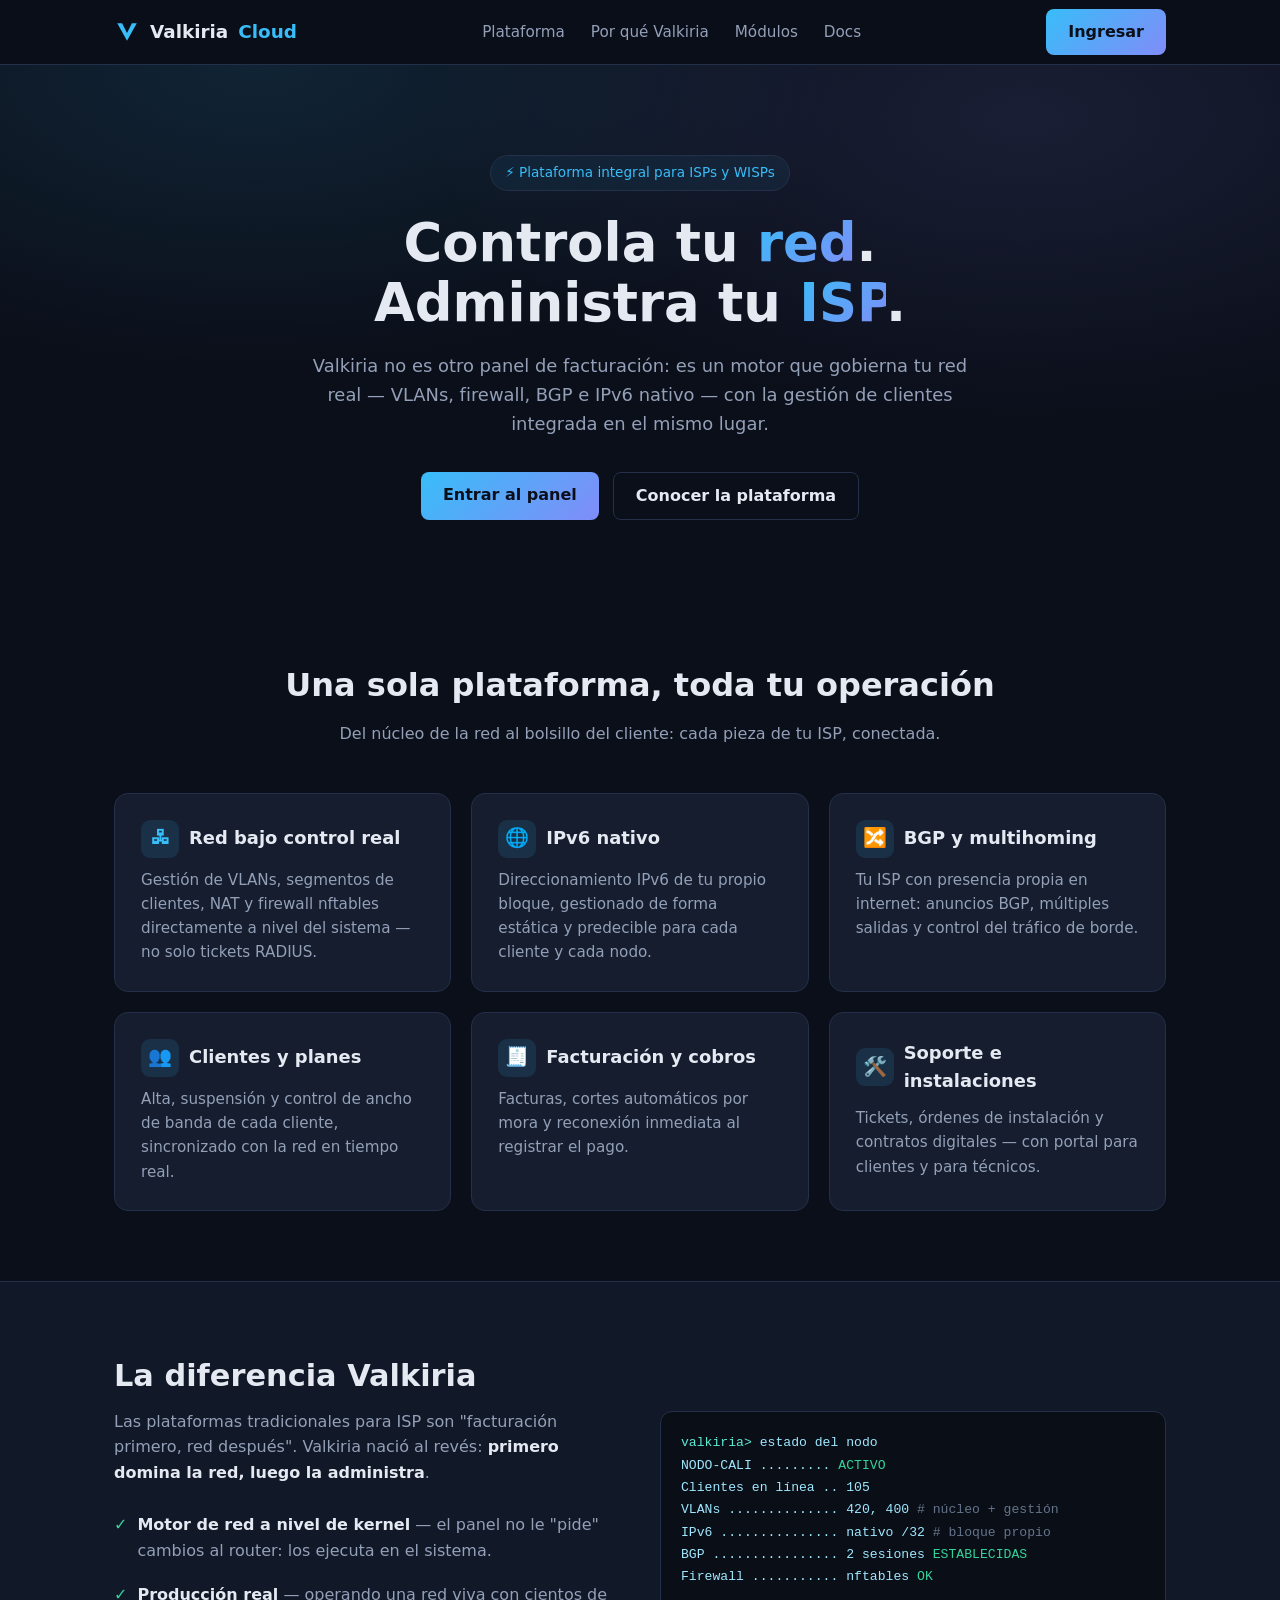
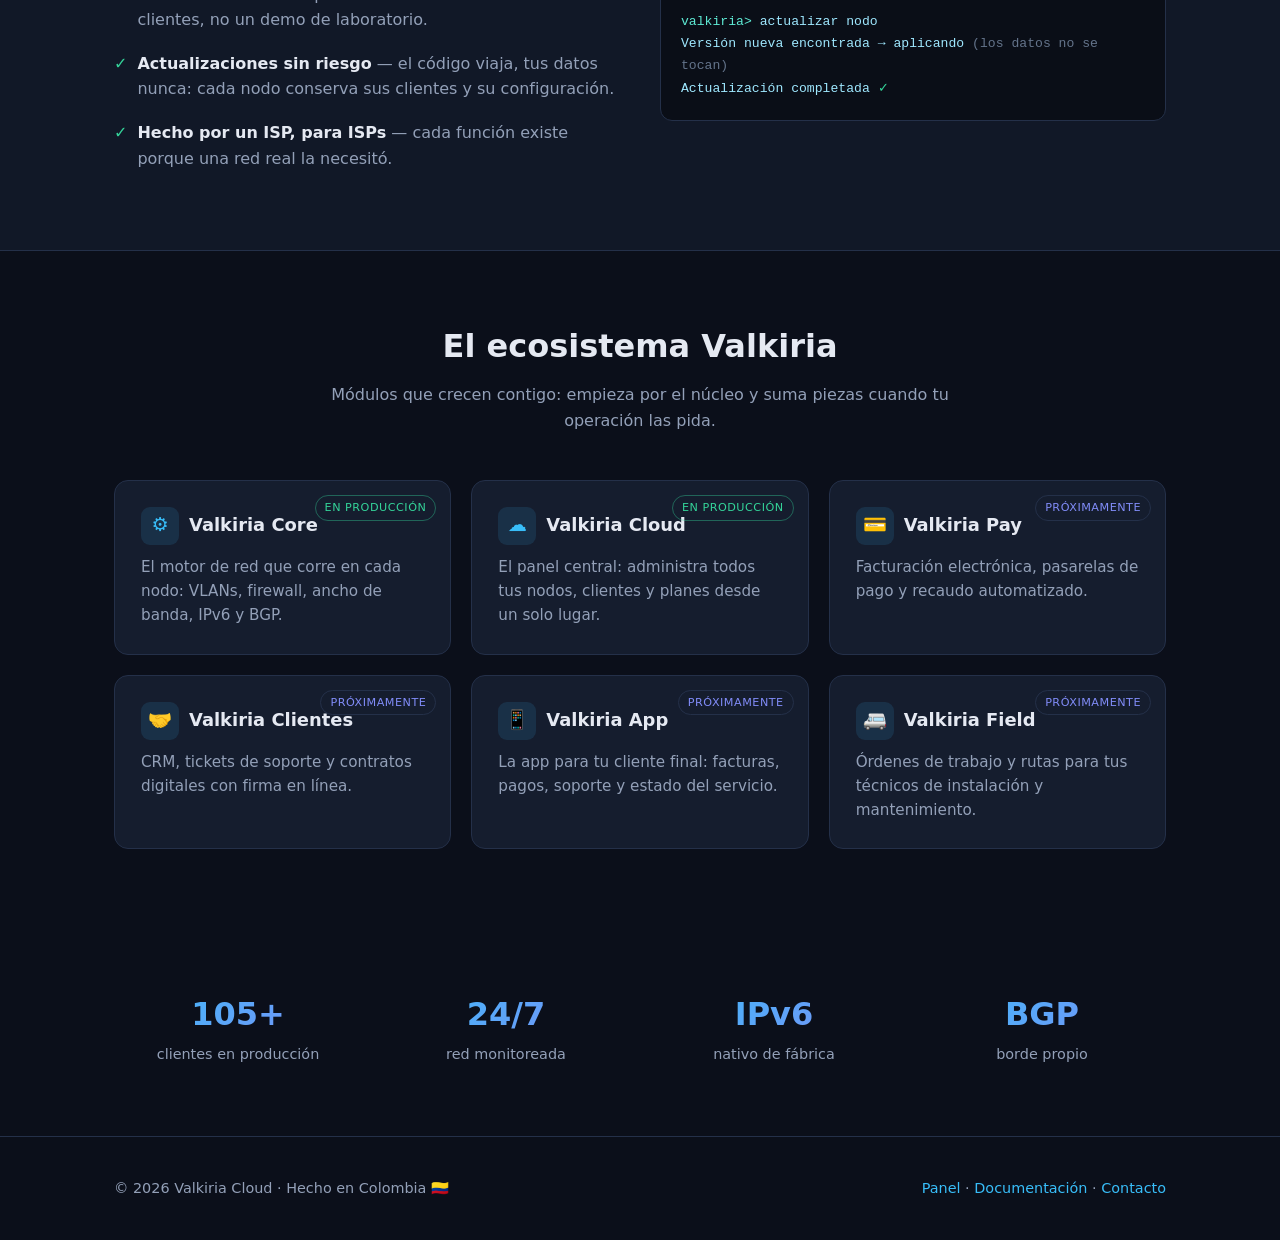
==== index.html @ cae19e04 "chore: importa landing actual de ValkiriaCloud" ====
<!DOCTYPE html>
<html lang="es">
<head>
<meta charset="UTF-8">
<meta name="viewport" content="width=device-width, initial-scale=1.0">
<title>Valkiria Cloud — Controla tu red. Administra tu ISP.</title>
<meta name="description" content="Valkiria Cloud: la plataforma para ISPs que controla la red de verdad — VLANs, firewall, BGP e IPv6 nativo — y administra clientes, facturación y soporte en un solo lugar.">
<style>
  :root{
    --bg:#0b0f1a;
    --bg2:#111827;
    --card:#151d2e;
    --border:#243049;
    --text:#e5e9f2;
    --muted:#93a0b8;
    --accent:#38bdf8;
    --accent2:#818cf8;
    --ok:#34d399;
  }
  *{margin:0;padding:0;box-sizing:border-box}
  html{scroll-behavior:smooth}
  body{
    background:var(--bg);
    color:var(--text);
    font-family:"Segoe UI",system-ui,-apple-system,Roboto,Arial,sans-serif;
    line-height:1.6;
  }
  a{color:var(--accent);text-decoration:none}
  .wrap{max-width:1100px;margin:0 auto;padding:0 24px}

  /* NAV */
  nav{
    position:sticky;top:0;z-index:10;
    background:rgba(11,15,26,.85);backdrop-filter:blur(8px);
    border-bottom:1px solid var(--border);
  }
  .nav-in{display:flex;align-items:center;justify-content:space-between;height:64px}
  .logo{display:flex;align-items:center;gap:10px;font-weight:700;font-size:1.15rem;color:var(--text)}
  .logo svg{flex:none}
  .nav-links{display:flex;gap:26px;font-size:.95rem}
  .nav-links a{color:var(--muted)}
  .nav-links a:hover{color:var(--text)}
  .btn{
    display:inline-block;padding:10px 22px;border-radius:8px;font-weight:600;
    background:linear-gradient(135deg,var(--accent),var(--accent2));color:#0b0f1a;
  }
  .btn:hover{filter:brightness(1.1)}
  .btn.ghost{background:none;border:1px solid var(--border);color:var(--text)}

  /* HERO */
  header{
    padding:90px 0 70px;
    background:
      radial-gradient(600px 300px at 20% 0%,rgba(56,189,248,.12),transparent),
      radial-gradient(600px 300px at 80% 10%,rgba(129,140,248,.12),transparent);
    text-align:center;
  }
  .tag{
    display:inline-block;padding:6px 14px;border:1px solid var(--border);
    border-radius:999px;color:var(--accent);font-size:.85rem;margin-bottom:22px;
    background:rgba(56,189,248,.06);
  }
  h1{font-size:clamp(2rem,5vw,3.3rem);line-height:1.15;margin-bottom:18px}
  h1 .grad{background:linear-gradient(135deg,var(--accent),var(--accent2));-webkit-background-clip:text;background-clip:text;color:transparent}
  .sub{max-width:680px;margin:0 auto 34px;color:var(--muted);font-size:1.12rem}
  .cta{display:flex;gap:14px;justify-content:center;flex-wrap:wrap}

  /* SECTIONS */
  section{padding:70px 0}
  .sec-title{text-align:center;font-size:2rem;margin-bottom:10px}
  .sec-sub{text-align:center;color:var(--muted);max-width:640px;margin:0 auto 46px}

  .grid{display:grid;gap:20px}
  .g3{grid-template-columns:repeat(auto-fit,minmax(280px,1fr))}

  .card{
    background:var(--card);border:1px solid var(--border);border-radius:14px;
    padding:26px;
  }
  .card h3{margin-bottom:10px;font-size:1.12rem;display:flex;align-items:center;gap:10px}
  .card p{color:var(--muted);font-size:.95rem}
  .ico{
    width:38px;height:38px;border-radius:9px;flex:none;
    display:flex;align-items:center;justify-content:center;
    background:rgba(56,189,248,.12);color:var(--accent);font-size:1.2rem;
  }

  /* DIFERENCIADOR */
  .diff{
    background:var(--bg2);border-top:1px solid var(--border);border-bottom:1px solid var(--border);
  }
  .diff-in{display:grid;gap:40px;grid-template-columns:1fr 1fr;align-items:center}
  @media(max-width:800px){.diff-in{grid-template-columns:1fr}}
  .diff ul{list-style:none;margin-top:18px}
  .diff li{padding:9px 0;color:var(--muted);display:flex;gap:10px;align-items:flex-start}
  .diff li b{color:var(--text)}
  .check{color:var(--ok);font-weight:700}
  .term{
    background:#0a0e17;border:1px solid var(--border);border-radius:12px;
    font-family:Consolas,Menlo,monospace;font-size:.82rem;color:#9fe8ff;
    padding:20px;overflow:auto;line-height:1.7;
  }
  .term .p{color:#5eead4}
  .term .c{color:#64748b}

  /* MODULOS */
  .mod .card{position:relative}
  .soon{
    position:absolute;top:14px;right:14px;font-size:.7rem;letter-spacing:.5px;
    color:var(--accent2);border:1px solid var(--border);padding:3px 9px;border-radius:999px;
  }
  .live{color:var(--ok);border-color:rgba(52,211,153,.4)}

  /* STATS */
  .stats{display:grid;grid-template-columns:repeat(auto-fit,minmax(160px,1fr));gap:20px;text-align:center}
  .stat b{font-size:2rem;display:block;background:linear-gradient(135deg,var(--accent),var(--accent2));-webkit-background-clip:text;background-clip:text;color:transparent}
  .stat span{color:var(--muted);font-size:.9rem}

  /* FOOTER */
  footer{border-top:1px solid var(--border);padding:40px 0;color:var(--muted);font-size:.9rem}
  .foot{display:flex;justify-content:space-between;gap:20px;flex-wrap:wrap;align-items:center}
</style>
</head>
<body>

<nav>
  <div class="wrap nav-in">
    <div class="logo">
      <svg width="26" height="26" viewBox="0 0 24 24" fill="none">
        <path d="M3 4l9 16L21 4h-4.5L12 13 7.5 4H3z" fill="url(#g)"/>
        <defs><linearGradient id="g" x1="3" y1="4" x2="21" y2="20"><stop stop-color="#38bdf8"/><stop offset="1" stop-color="#818cf8"/></linearGradient></defs>
      </svg>
      Valkiria<span style="color:var(--accent)">Cloud</span>
    </div>
    <div class="nav-links">
      <a href="#plataforma">Plataforma</a>
      <a href="#diferencia">Por qué Valkiria</a>
      <a href="#modulos">Módulos</a>
      <a href="https://docs.valkiriacloud.com">Docs</a>
    </div>
    <a class="btn" href="https://app.valkiriacloud.com">Ingresar</a>
  </div>
</nav>

<header>
  <div class="wrap">
    <span class="tag">⚡ Plataforma integral para ISPs y WISPs</span>
    <h1>Controla tu <span class="grad">red</span>.<br>Administra tu <span class="grad">ISP</span>.</h1>
    <p class="sub">
      Valkiria no es otro panel de facturación: es un motor que gobierna tu red real —
      VLANs, firewall, BGP e IPv6 nativo — con la gestión de clientes integrada en el mismo lugar.
    </p>
    <div class="cta">
      <a class="btn" href="https://app.valkiriacloud.com">Entrar al panel</a>
      <a class="btn ghost" href="#plataforma">Conocer la plataforma</a>
    </div>
  </div>
</header>

<section id="plataforma">
  <div class="wrap">
    <h2 class="sec-title">Una sola plataforma, toda tu operación</h2>
    <p class="sec-sub">Del núcleo de la red al bolsillo del cliente: cada pieza de tu ISP, conectada.</p>
    <div class="grid g3">
      <div class="card">
        <h3><span class="ico">🖧</span>Red bajo control real</h3>
        <p>Gestión de VLANs, segmentos de clientes, NAT y firewall nftables directamente a nivel del sistema — no solo tickets RADIUS.</p>
      </div>
      <div class="card">
        <h3><span class="ico">🌐</span>IPv6 nativo</h3>
        <p>Direccionamiento IPv6 de tu propio bloque, gestionado de forma estática y predecible para cada cliente y cada nodo.</p>
      </div>
      <div class="card">
        <h3><span class="ico">🔀</span>BGP y multihoming</h3>
        <p>Tu ISP con presencia propia en internet: anuncios BGP, múltiples salidas y control del tráfico de borde.</p>
      </div>
      <div class="card">
        <h3><span class="ico">👥</span>Clientes y planes</h3>
        <p>Alta, suspensión y control de ancho de banda de cada cliente, sincronizado con la red en tiempo real.</p>
      </div>
      <div class="card">
        <h3><span class="ico">🧾</span>Facturación y cobros</h3>
        <p>Facturas, cortes automáticos por mora y reconexión inmediata al registrar el pago.</p>
      </div>
      <div class="card">
        <h3><span class="ico">🛠️</span>Soporte e instalaciones</h3>
        <p>Tickets, órdenes de instalación y contratos digitales — con portal para clientes y para técnicos.</p>
      </div>
    </div>
  </div>
</section>

<section class="diff" id="diferencia">
  <div class="wrap diff-in">
    <div>
      <h2 style="font-size:1.9rem;margin-bottom:8px">La diferencia Valkiria</h2>
      <p style="color:var(--muted)">Las plataformas tradicionales para ISP son "facturación primero, red después". Valkiria nació al revés: <b style="color:var(--text)">primero domina la red, luego la administra</b>.</p>
      <ul>
        <li><span class="check">✓</span><span><b>Motor de red a nivel de kernel</b> — el panel no le "pide" cambios al router: los ejecuta en el sistema.</span></li>
        <li><span class="check">✓</span><span><b>Producción real</b> — operando una red viva con cientos de clientes, no un demo de laboratorio.</span></li>
        <li><span class="check">✓</span><span><b>Actualizaciones sin riesgo</b> — el código viaja, tus datos nunca: cada nodo conserva sus clientes y su configuración.</span></li>
        <li><span class="check">✓</span><span><b>Hecho por un ISP, para ISPs</b> — cada función existe porque una red real la necesitó.</span></li>
      </ul>
    </div>
    <div class="term">
      <div><span class="p">valkiria&gt;</span> estado del nodo</div>
      <div>NODO-CALI ......... <span style="color:#34d399">ACTIVO</span></div>
      <div>Clientes en línea .. 105</div>
      <div>VLANs .............. 420, 400 <span class="c"># núcleo + gestión</span></div>
      <div>IPv6 ............... nativo /32 <span class="c"># bloque propio</span></div>
      <div>BGP ................ 2 sesiones <span style="color:#34d399">ESTABLECIDAS</span></div>
      <div>Firewall ........... nftables <span style="color:#34d399">OK</span></div>
      <div>&nbsp;</div>
      <div><span class="p">valkiria&gt;</span> actualizar nodo</div>
      <div>Versión nueva encontrada → aplicando<span class="c"> (los datos no se tocan)</span></div>
      <div>Actualización completada <span style="color:#34d399">✓</span></div>
    </div>
  </div>
</section>

<section class="mod" id="modulos">
  <div class="wrap">
    <h2 class="sec-title">El ecosistema Valkiria</h2>
    <p class="sec-sub">Módulos que crecen contigo: empieza por el núcleo y suma piezas cuando tu operación las pida.</p>
    <div class="grid g3">
      <div class="card">
        <span class="soon live">EN PRODUCCIÓN</span>
        <h3><span class="ico">⚙️</span>Valkiria Core</h3>
        <p>El motor de red que corre en cada nodo: VLANs, firewall, ancho de banda, IPv6 y BGP.</p>
      </div>
      <div class="card">
        <span class="soon live">EN PRODUCCIÓN</span>
        <h3><span class="ico">☁️</span>Valkiria Cloud</h3>
        <p>El panel central: administra todos tus nodos, clientes y planes desde un solo lugar.</p>
      </div>
      <div class="card">
        <span class="soon">PRÓXIMAMENTE</span>
        <h3><span class="ico">💳</span>Valkiria Pay</h3>
        <p>Facturación electrónica, pasarelas de pago y recaudo automatizado.</p>
      </div>
      <div class="card">
        <span class="soon">PRÓXIMAMENTE</span>
        <h3><span class="ico">🤝</span>Valkiria Clientes</h3>
        <p>CRM, tickets de soporte y contratos digitales con firma en línea.</p>
      </div>
      <div class="card">
        <span class="soon">PRÓXIMAMENTE</span>
        <h3><span class="ico">📱</span>Valkiria App</h3>
        <p>La app para tu cliente final: facturas, pagos, soporte y estado del servicio.</p>
      </div>
      <div class="card">
        <span class="soon">PRÓXIMAMENTE</span>
        <h3><span class="ico">🚐</span>Valkiria Field</h3>
        <p>Órdenes de trabajo y rutas para tus técnicos de instalación y mantenimiento.</p>
      </div>
    </div>
  </div>
</section>

<section>
  <div class="wrap">
    <div class="stats">
      <div class="stat"><b>105+</b><span>clientes en producción</span></div>
      <div class="stat"><b>24/7</b><span>red monitoreada</span></div>
      <div class="stat"><b>IPv6</b><span>nativo de fábrica</span></div>
      <div class="stat"><b>BGP</b><span>borde propio</span></div>
    </div>
  </div>
</section>

<footer>
  <div class="wrap foot">
    <div>© 2026 Valkiria Cloud · Hecho en Colombia 🇨🇴</div>
    <div>
      <a href="https://app.valkiriacloud.com">Panel</a> ·
      <a href="https://docs.valkiriacloud.com">Documentación</a> ·
      <a href="mailto:info@ultranetcolombia.com">Contacto</a>
    </div>
  </div>
</footer>

</body>
</html>
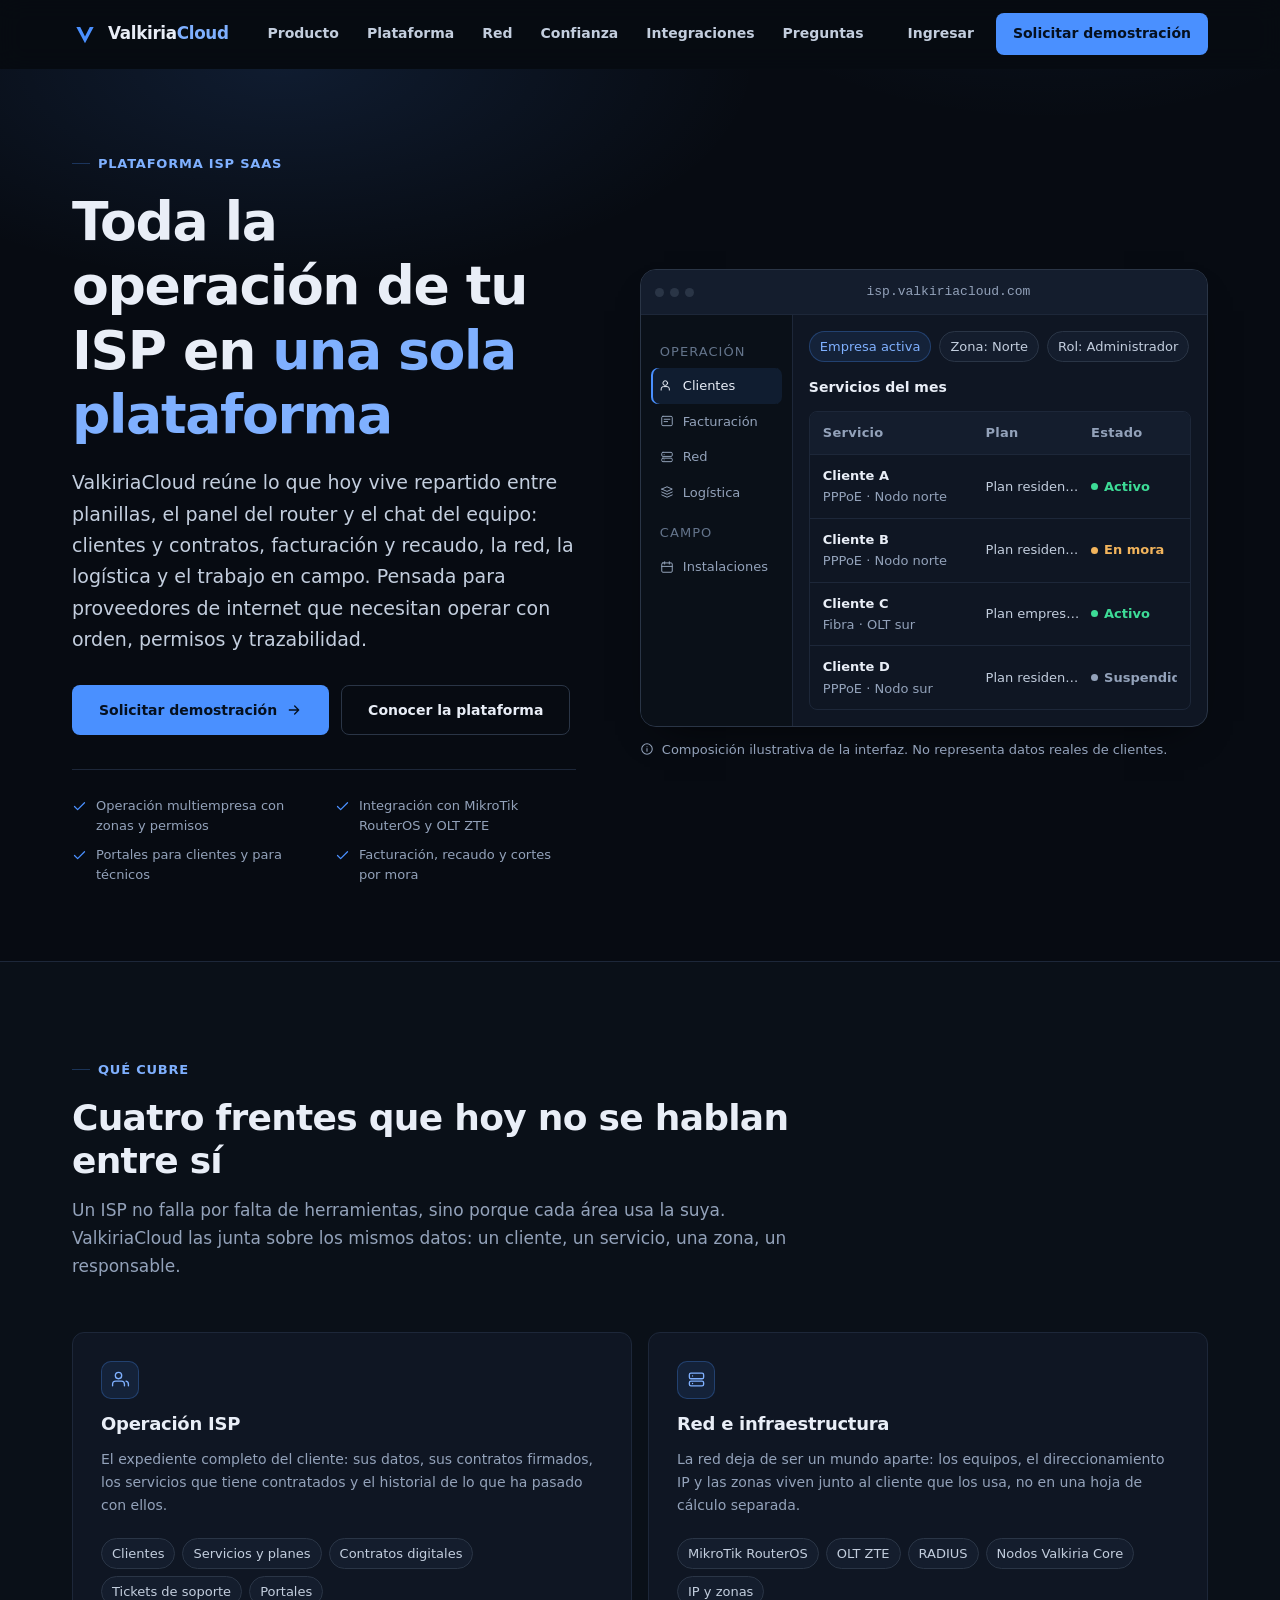
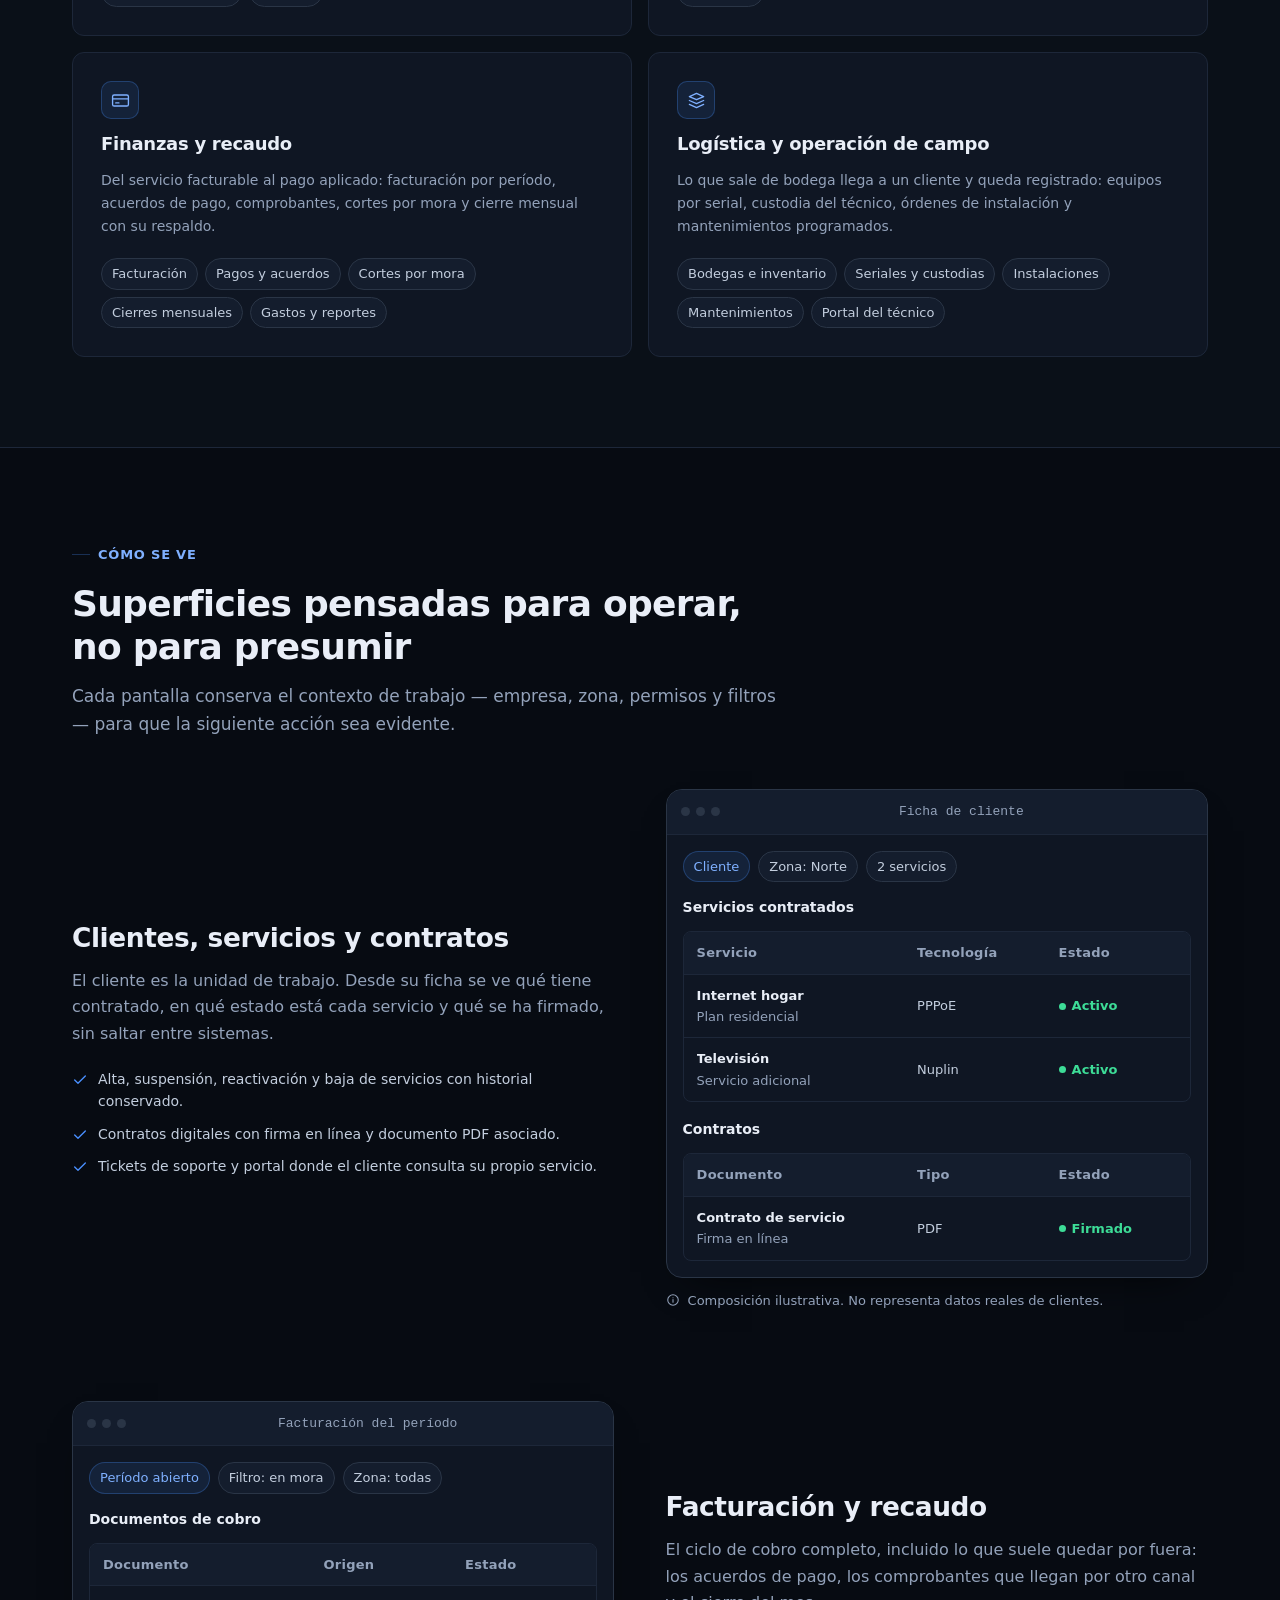
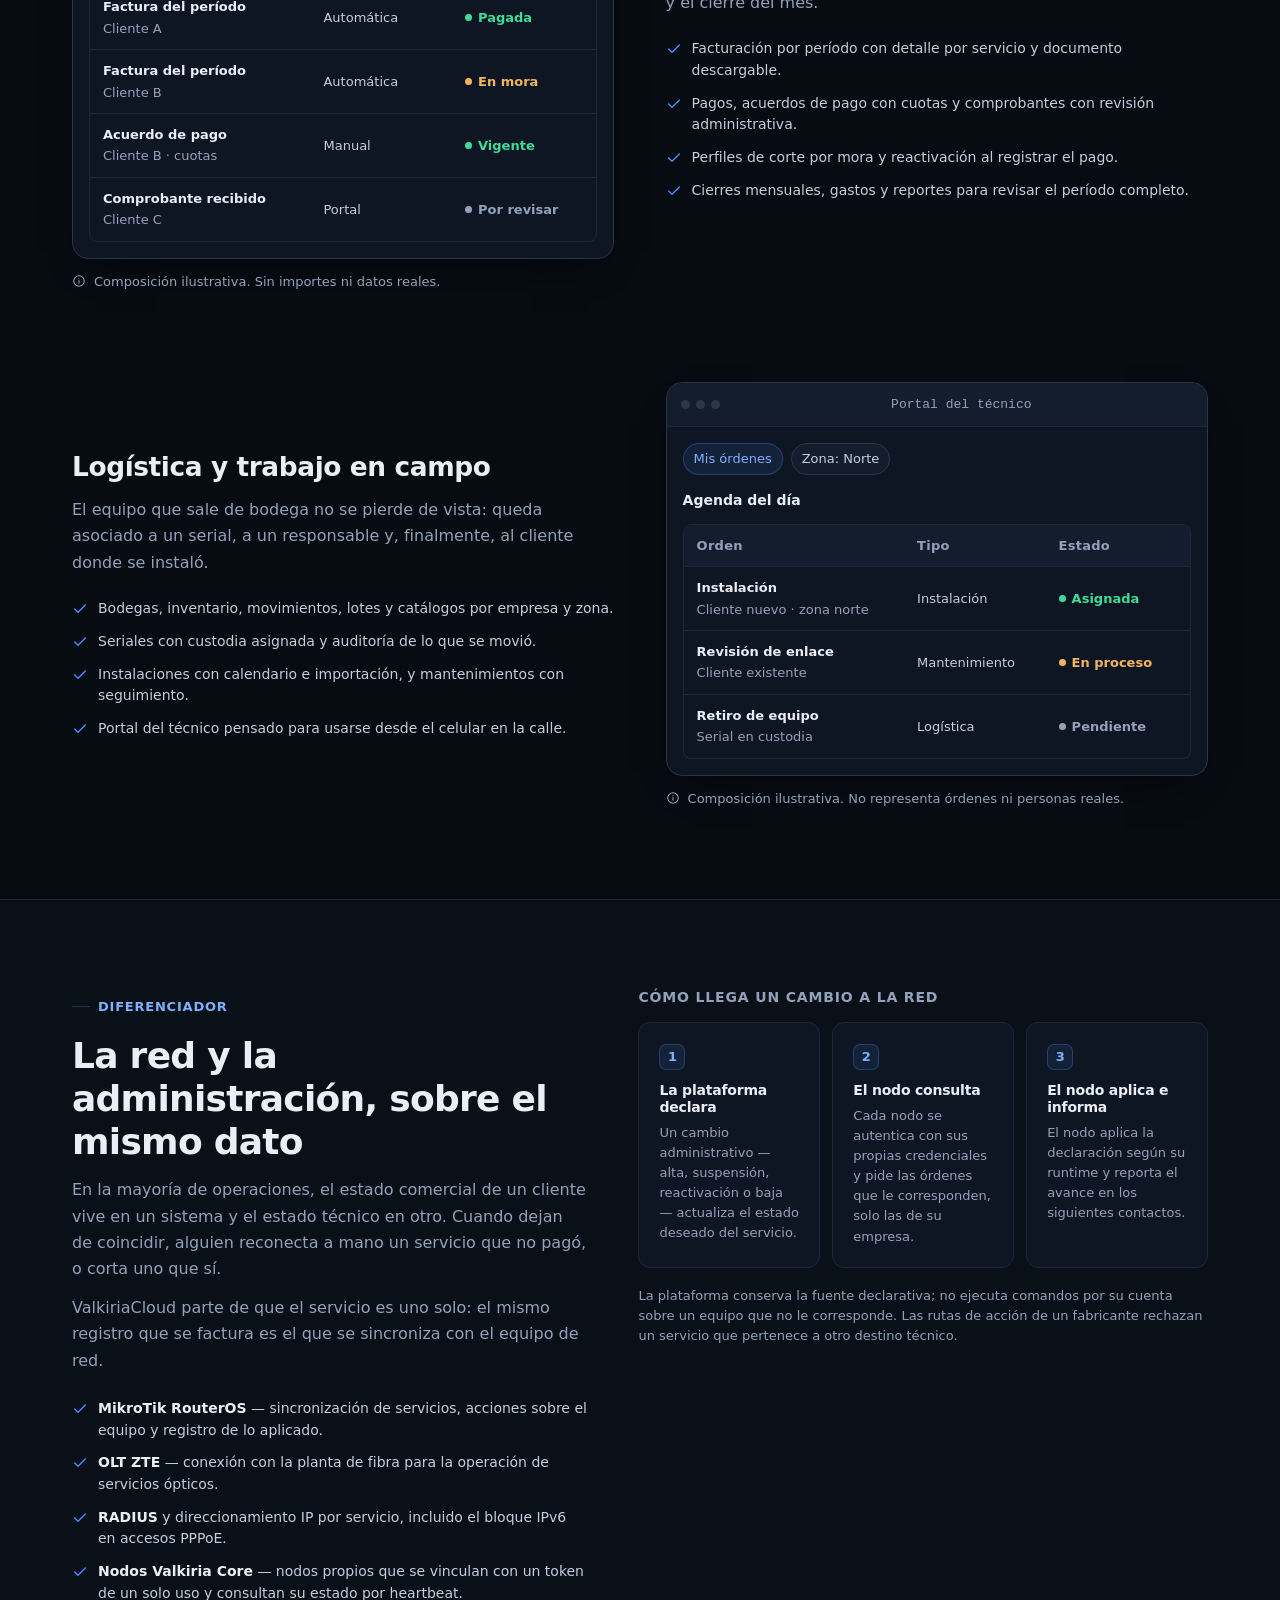
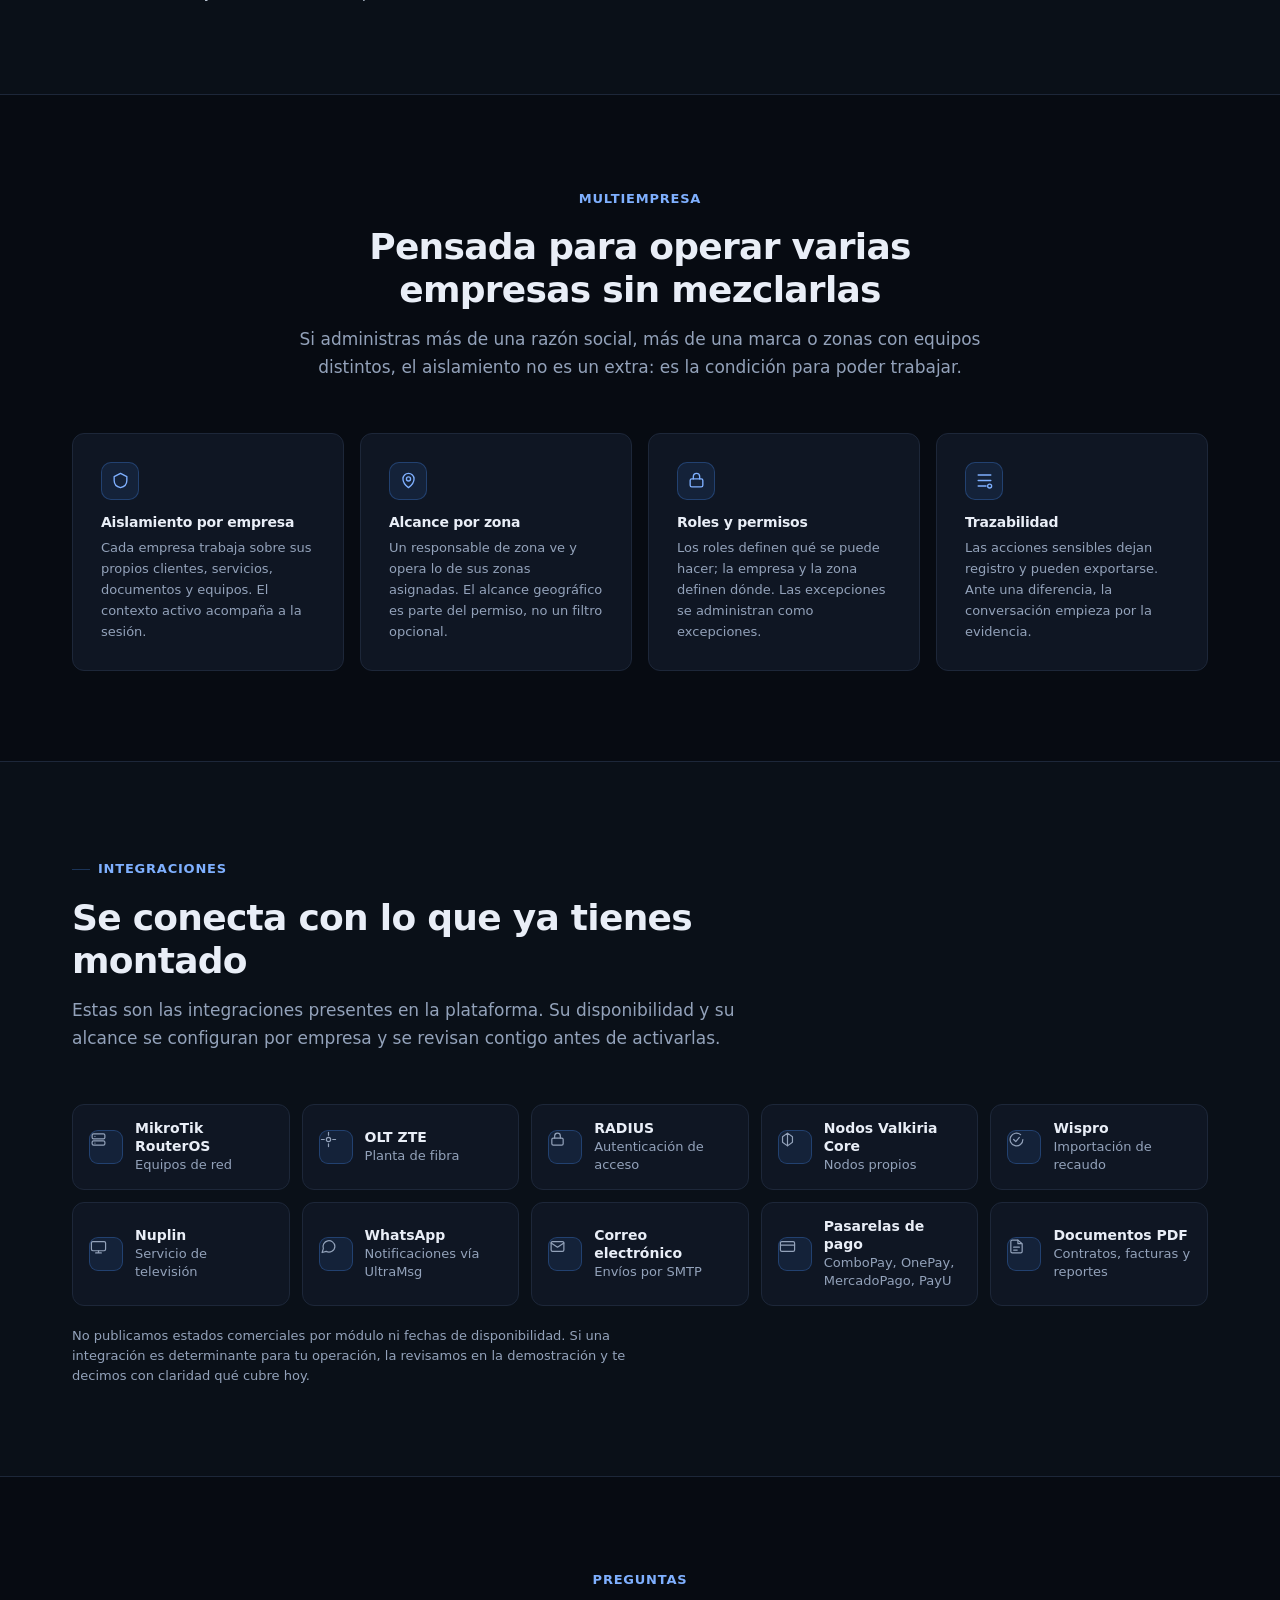
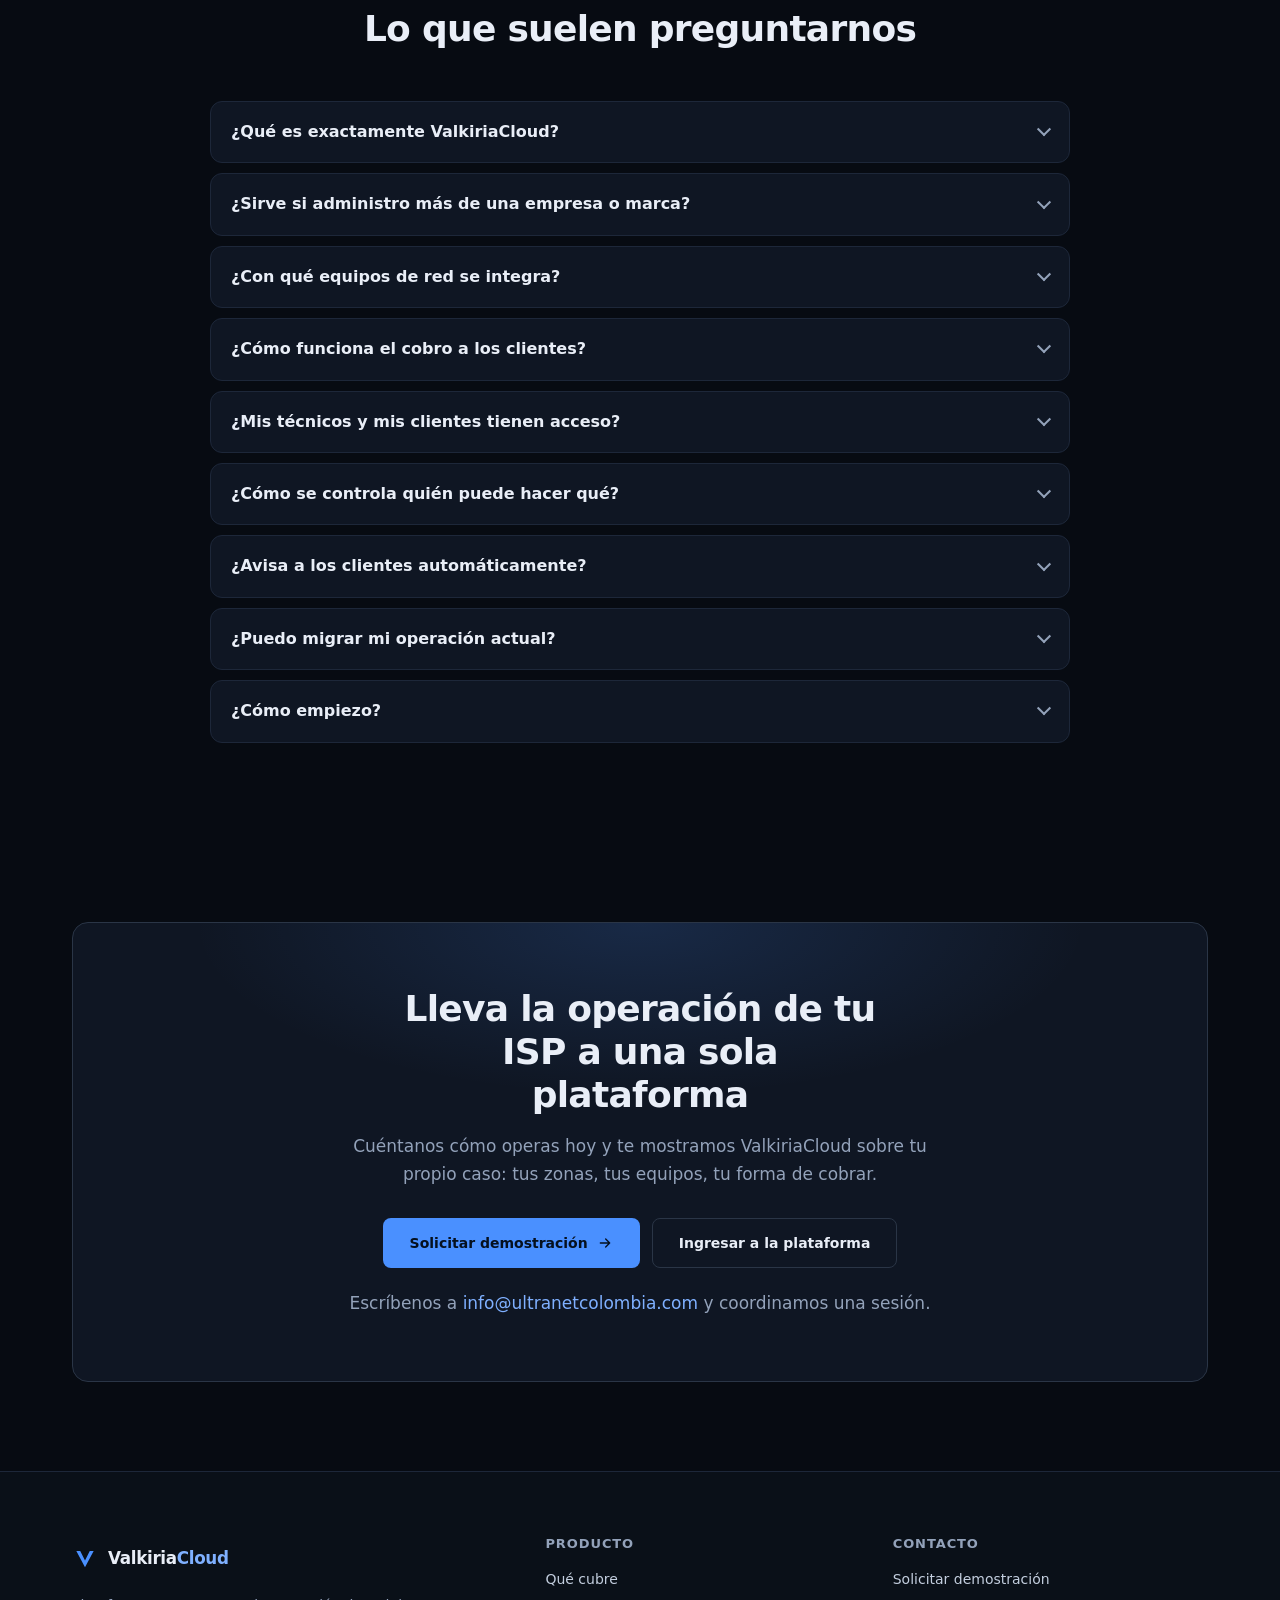
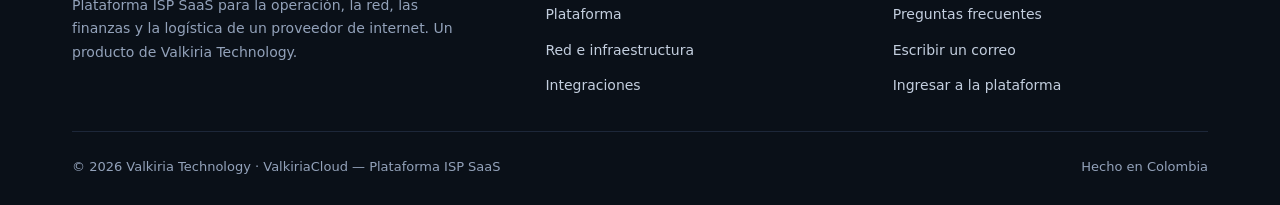
==== commit 4bb44d05: "feat(web): rediseña Home V1 de ValkiriaCloud Co-Authored-By: Claude Opus 5 <noreply@anthropic.com>" ====
--- a/index.html
+++ b/index.html
@@ -2,282 +2,765 @@
 <html lang="es">
 <head>
 <meta charset="UTF-8">
-<meta name="viewport" content="width=device-width, initial-scale=1.0">
-<title>Valkiria Cloud — Controla tu red. Administra tu ISP.</title>
-<meta name="description" content="Valkiria Cloud: la plataforma para ISPs que controla la red de verdad — VLANs, firewall, BGP e IPv6 nativo — y administra clientes, facturación y soporte en un solo lugar.">
-<style>
-  :root{
-    --bg:#0b0f1a;
-    --bg2:#111827;
-    --card:#151d2e;
-    --border:#243049;
-    --text:#e5e9f2;
-    --muted:#93a0b8;
-    --accent:#38bdf8;
-    --accent2:#818cf8;
-    --ok:#34d399;
+<meta name="viewport" content="width=device-width, initial-scale=1">
+<title>ValkiriaCloud — Plataforma ISP SaaS para operar tu proveedor de internet</title>
+<meta name="description" content="ValkiriaCloud es una plataforma ISP SaaS multiempresa: clientes, contratos, facturación y recaudo, red MikroTik y OLT, logística, instalaciones y portales para clientes y técnicos en un solo lugar.">
+<meta name="robots" content="index, follow">
+<meta name="theme-color" content="#070b12">
+<link rel="canonical" href="https://valkiriacloud.com/">
+
+<meta property="og:type" content="website">
+<meta property="og:site_name" content="ValkiriaCloud">
+<meta property="og:locale" content="es_CO">
+<meta property="og:url" content="https://valkiriacloud.com/">
+<meta property="og:title" content="ValkiriaCloud — Plataforma ISP SaaS">
+<meta property="og:description" content="Clientes, contratos, facturación y recaudo, red MikroTik y OLT, logística e instalaciones, con portales para clientes y técnicos. Operación multiempresa con permisos y trazabilidad.">
+
+<meta name="twitter:card" content="summary">
+<meta name="twitter:title" content="ValkiriaCloud — Plataforma ISP SaaS">
+<meta name="twitter:description" content="Una sola plataforma para la operación, la red, las finanzas y la logística de un proveedor de internet.">
+
+<link rel="icon" href="assets/img/favicon.svg" type="image/svg+xml">
+<link rel="stylesheet" href="assets/css/site.css">
+
+<script type="application/ld+json">
+{
+  "@context": "https://schema.org",
+  "@type": "SoftwareApplication",
+  "name": "ValkiriaCloud",
+  "applicationCategory": "BusinessApplication",
+  "operatingSystem": "Web",
+  "url": "https://valkiriacloud.com/",
+  "inLanguage": "es",
+  "description": "Plataforma ISP SaaS multiempresa para gestionar clientes, contratos, servicios, facturación y recaudo, red MikroTik y OLT, logística, instalaciones y portales para clientes y técnicos.",
+  "publisher": {
+    "@type": "Organization",
+    "name": "Valkiria Technology"
   }
-  *{margin:0;padding:0;box-sizing:border-box}
-  html{scroll-behavior:smooth}
-  body{
-    background:var(--bg);
-    color:var(--text);
-    font-family:"Segoe UI",system-ui,-apple-system,Roboto,Arial,sans-serif;
-    line-height:1.6;
-  }
-  a{color:var(--accent);text-decoration:none}
-  .wrap{max-width:1100px;margin:0 auto;padding:0 24px}
-
-  /* NAV */
-  nav{
-    position:sticky;top:0;z-index:10;
-    background:rgba(11,15,26,.85);backdrop-filter:blur(8px);
-    border-bottom:1px solid var(--border);
-  }
-  .nav-in{display:flex;align-items:center;justify-content:space-between;height:64px}
-  .logo{display:flex;align-items:center;gap:10px;font-weight:700;font-size:1.15rem;color:var(--text)}
-  .logo svg{flex:none}
-  .nav-links{display:flex;gap:26px;font-size:.95rem}
-  .nav-links a{color:var(--muted)}
-  .nav-links a:hover{color:var(--text)}
-  .btn{
-    display:inline-block;padding:10px 22px;border-radius:8px;font-weight:600;
-    background:linear-gradient(135deg,var(--accent),var(--accent2));color:#0b0f1a;
-  }
-  .btn:hover{filter:brightness(1.1)}
-  .btn.ghost{background:none;border:1px solid var(--border);color:var(--text)}
-
-  /* HERO */
-  header{
-    padding:90px 0 70px;
-    background:
-      radial-gradient(600px 300px at 20% 0%,rgba(56,189,248,.12),transparent),
-      radial-gradient(600px 300px at 80% 10%,rgba(129,140,248,.12),transparent);
-    text-align:center;
-  }
-  .tag{
-    display:inline-block;padding:6px 14px;border:1px solid var(--border);
-    border-radius:999px;color:var(--accent);font-size:.85rem;margin-bottom:22px;
-    background:rgba(56,189,248,.06);
-  }
-  h1{font-size:clamp(2rem,5vw,3.3rem);line-height:1.15;margin-bottom:18px}
-  h1 .grad{background:linear-gradient(135deg,var(--accent),var(--accent2));-webkit-background-clip:text;background-clip:text;color:transparent}
-  .sub{max-width:680px;margin:0 auto 34px;color:var(--muted);font-size:1.12rem}
-  .cta{display:flex;gap:14px;justify-content:center;flex-wrap:wrap}
-
-  /* SECTIONS */
-  section{padding:70px 0}
-  .sec-title{text-align:center;font-size:2rem;margin-bottom:10px}
-  .sec-sub{text-align:center;color:var(--muted);max-width:640px;margin:0 auto 46px}
-
-  .grid{display:grid;gap:20px}
-  .g3{grid-template-columns:repeat(auto-fit,minmax(280px,1fr))}
-
-  .card{
-    background:var(--card);border:1px solid var(--border);border-radius:14px;
-    padding:26px;
-  }
-  .card h3{margin-bottom:10px;font-size:1.12rem;display:flex;align-items:center;gap:10px}
-  .card p{color:var(--muted);font-size:.95rem}
-  .ico{
-    width:38px;height:38px;border-radius:9px;flex:none;
-    display:flex;align-items:center;justify-content:center;
-    background:rgba(56,189,248,.12);color:var(--accent);font-size:1.2rem;
-  }
-
-  /* DIFERENCIADOR */
-  .diff{
-    background:var(--bg2);border-top:1px solid var(--border);border-bottom:1px solid var(--border);
-  }
-  .diff-in{display:grid;gap:40px;grid-template-columns:1fr 1fr;align-items:center}
-  @media(max-width:800px){.diff-in{grid-template-columns:1fr}}
-  .diff ul{list-style:none;margin-top:18px}
-  .diff li{padding:9px 0;color:var(--muted);display:flex;gap:10px;align-items:flex-start}
-  .diff li b{color:var(--text)}
-  .check{color:var(--ok);font-weight:700}
-  .term{
-    background:#0a0e17;border:1px solid var(--border);border-radius:12px;
-    font-family:Consolas,Menlo,monospace;font-size:.82rem;color:#9fe8ff;
-    padding:20px;overflow:auto;line-height:1.7;
-  }
-  .term .p{color:#5eead4}
-  .term .c{color:#64748b}
-
-  /* MODULOS */
-  .mod .card{position:relative}
-  .soon{
-    position:absolute;top:14px;right:14px;font-size:.7rem;letter-spacing:.5px;
-    color:var(--accent2);border:1px solid var(--border);padding:3px 9px;border-radius:999px;
-  }
-  .live{color:var(--ok);border-color:rgba(52,211,153,.4)}
-
-  /* STATS */
-  .stats{display:grid;grid-template-columns:repeat(auto-fit,minmax(160px,1fr));gap:20px;text-align:center}
-  .stat b{font-size:2rem;display:block;background:linear-gradient(135deg,var(--accent),var(--accent2));-webkit-background-clip:text;background-clip:text;color:transparent}
-  .stat span{color:var(--muted);font-size:.9rem}
-
-  /* FOOTER */
-  footer{border-top:1px solid var(--border);padding:40px 0;color:var(--muted);font-size:.9rem}
-  .foot{display:flex;justify-content:space-between;gap:20px;flex-wrap:wrap;align-items:center}
-</style>
+}
+</script>
 </head>
 <body>
 
-<nav>
-  <div class="wrap nav-in">
-    <div class="logo">
-      <svg width="26" height="26" viewBox="0 0 24 24" fill="none">
-        <path d="M3 4l9 16L21 4h-4.5L12 13 7.5 4H3z" fill="url(#g)"/>
-        <defs><linearGradient id="g" x1="3" y1="4" x2="21" y2="20"><stop stop-color="#38bdf8"/><stop offset="1" stop-color="#818cf8"/></linearGradient></defs>
+<a class="skip-link" href="#contenido">Saltar al contenido principal</a>
+
+<!-- ====================== CABECERA ====================== -->
+<header class="site-header" data-header>
+  <div class="container header-inner">
+    <a class="brand" href="#inicio" aria-label="ValkiriaCloud, ir al inicio">
+      <svg viewBox="0 0 24 24" aria-hidden="true" focusable="false">
+        <path d="M4 5.5h3.6L12 14.4l4.4-8.9H20L12 20.5 4 5.5z" fill="#4a90ff"/>
       </svg>
-      Valkiria<span style="color:var(--accent)">Cloud</span>
-    </div>
-    <div class="nav-links">
-      <a href="#plataforma">Plataforma</a>
-      <a href="#diferencia">Por qué Valkiria</a>
-      <a href="#modulos">Módulos</a>
-      <a href="https://docs.valkiriacloud.com">Docs</a>
-    </div>
-    <a class="btn" href="https://app.valkiriacloud.com">Ingresar</a>
+      <span>Valkiria<span class="brand-word">Cloud</span></span>
+    </a>
+
+    <nav class="primary-nav" aria-label="Navegación principal">
+      <ul>
+        <li><a href="#producto">Producto</a></li>
+        <li><a href="#plataforma">Plataforma</a></li>
+        <li><a href="#red">Red</a></li>
+        <li><a href="#confianza">Confianza</a></li>
+        <li><a href="#integraciones">Integraciones</a></li>
+        <li><a href="#preguntas">Preguntas</a></li>
+      </ul>
+    </nav>
+
+    <div class="header-actions">
+      <a class="link-login" href="https://isp.valkiriacloud.com">Ingresar</a>
+      <a class="btn btn--primary btn--sm" href="#demo">Solicitar demostración</a>
+    </div>
+
+    <button class="nav-toggle" type="button" data-nav-toggle aria-expanded="false" aria-controls="mobile-nav" aria-label="Abrir menú de navegación">
+      <svg class="icon-open" viewBox="0 0 24 24" fill="none" stroke="currentColor" stroke-width="1.8" stroke-linecap="round" aria-hidden="true" focusable="false">
+        <path d="M4 7h16M4 12h16M4 17h16"/>
+      </svg>
+      <svg class="icon-close" viewBox="0 0 24 24" fill="none" stroke="currentColor" stroke-width="1.8" stroke-linecap="round" aria-hidden="true" focusable="false">
+        <path d="M6 6l12 12M18 6L6 18"/>
+      </svg>
+    </button>
   </div>
-</nav>
-
-<header>
-  <div class="wrap">
-    <span class="tag">⚡ Plataforma integral para ISPs y WISPs</span>
-    <h1>Controla tu <span class="grad">red</span>.<br>Administra tu <span class="grad">ISP</span>.</h1>
-    <p class="sub">
-      Valkiria no es otro panel de facturación: es un motor que gobierna tu red real —
-      VLANs, firewall, BGP e IPv6 nativo — con la gestión de clientes integrada en el mismo lugar.
-    </p>
-    <div class="cta">
-      <a class="btn" href="https://app.valkiriacloud.com">Entrar al panel</a>
-      <a class="btn ghost" href="#plataforma">Conocer la plataforma</a>
-    </div>
-  </div>
+
+  <nav class="mobile-nav" id="mobile-nav" aria-label="Navegación móvil" hidden>
+    <ul>
+      <li><a href="#producto">Producto</a></li>
+      <li><a href="#plataforma">Plataforma</a></li>
+      <li><a href="#red">Red</a></li>
+      <li><a href="#confianza">Confianza</a></li>
+      <li><a href="#integraciones">Integraciones</a></li>
+      <li><a href="#preguntas">Preguntas</a></li>
+    </ul>
+    <div class="mobile-actions">
+      <a class="btn btn--primary" href="#demo">Solicitar demostración</a>
+      <a class="btn btn--ghost" href="https://isp.valkiriacloud.com">Ingresar a la plataforma</a>
+    </div>
+  </nav>
 </header>
 
-<section id="plataforma">
-  <div class="wrap">
-    <h2 class="sec-title">Una sola plataforma, toda tu operación</h2>
-    <p class="sec-sub">Del núcleo de la red al bolsillo del cliente: cada pieza de tu ISP, conectada.</p>
-    <div class="grid g3">
-      <div class="card">
-        <h3><span class="ico">🖧</span>Red bajo control real</h3>
-        <p>Gestión de VLANs, segmentos de clientes, NAT y firewall nftables directamente a nivel del sistema — no solo tickets RADIUS.</p>
-      </div>
-      <div class="card">
-        <h3><span class="ico">🌐</span>IPv6 nativo</h3>
-        <p>Direccionamiento IPv6 de tu propio bloque, gestionado de forma estática y predecible para cada cliente y cada nodo.</p>
-      </div>
-      <div class="card">
-        <h3><span class="ico">🔀</span>BGP y multihoming</h3>
-        <p>Tu ISP con presencia propia en internet: anuncios BGP, múltiples salidas y control del tráfico de borde.</p>
-      </div>
-      <div class="card">
-        <h3><span class="ico">👥</span>Clientes y planes</h3>
-        <p>Alta, suspensión y control de ancho de banda de cada cliente, sincronizado con la red en tiempo real.</p>
-      </div>
-      <div class="card">
-        <h3><span class="ico">🧾</span>Facturación y cobros</h3>
-        <p>Facturas, cortes automáticos por mora y reconexión inmediata al registrar el pago.</p>
-      </div>
-      <div class="card">
-        <h3><span class="ico">🛠️</span>Soporte e instalaciones</h3>
-        <p>Tickets, órdenes de instalación y contratos digitales — con portal para clientes y para técnicos.</p>
-      </div>
-    </div>
-  </div>
-</section>
-
-<section class="diff" id="diferencia">
-  <div class="wrap diff-in">
-    <div>
-      <h2 style="font-size:1.9rem;margin-bottom:8px">La diferencia Valkiria</h2>
-      <p style="color:var(--muted)">Las plataformas tradicionales para ISP son "facturación primero, red después". Valkiria nació al revés: <b style="color:var(--text)">primero domina la red, luego la administra</b>.</p>
-      <ul>
-        <li><span class="check">✓</span><span><b>Motor de red a nivel de kernel</b> — el panel no le "pide" cambios al router: los ejecuta en el sistema.</span></li>
-        <li><span class="check">✓</span><span><b>Producción real</b> — operando una red viva con cientos de clientes, no un demo de laboratorio.</span></li>
-        <li><span class="check">✓</span><span><b>Actualizaciones sin riesgo</b> — el código viaja, tus datos nunca: cada nodo conserva sus clientes y su configuración.</span></li>
-        <li><span class="check">✓</span><span><b>Hecho por un ISP, para ISPs</b> — cada función existe porque una red real la necesitó.</span></li>
-      </ul>
-    </div>
-    <div class="term">
-      <div><span class="p">valkiria&gt;</span> estado del nodo</div>
-      <div>NODO-CALI ......... <span style="color:#34d399">ACTIVO</span></div>
-      <div>Clientes en línea .. 105</div>
-      <div>VLANs .............. 420, 400 <span class="c"># núcleo + gestión</span></div>
-      <div>IPv6 ............... nativo /32 <span class="c"># bloque propio</span></div>
-      <div>BGP ................ 2 sesiones <span style="color:#34d399">ESTABLECIDAS</span></div>
-      <div>Firewall ........... nftables <span style="color:#34d399">OK</span></div>
-      <div>&nbsp;</div>
-      <div><span class="p">valkiria&gt;</span> actualizar nodo</div>
-      <div>Versión nueva encontrada → aplicando<span class="c"> (los datos no se tocan)</span></div>
-      <div>Actualización completada <span style="color:#34d399">✓</span></div>
-    </div>
-  </div>
-</section>
-
-<section class="mod" id="modulos">
-  <div class="wrap">
-    <h2 class="sec-title">El ecosistema Valkiria</h2>
-    <p class="sec-sub">Módulos que crecen contigo: empieza por el núcleo y suma piezas cuando tu operación las pida.</p>
-    <div class="grid g3">
-      <div class="card">
-        <span class="soon live">EN PRODUCCIÓN</span>
-        <h3><span class="ico">⚙️</span>Valkiria Core</h3>
-        <p>El motor de red que corre en cada nodo: VLANs, firewall, ancho de banda, IPv6 y BGP.</p>
-      </div>
-      <div class="card">
-        <span class="soon live">EN PRODUCCIÓN</span>
-        <h3><span class="ico">☁️</span>Valkiria Cloud</h3>
-        <p>El panel central: administra todos tus nodos, clientes y planes desde un solo lugar.</p>
-      </div>
-      <div class="card">
-        <span class="soon">PRÓXIMAMENTE</span>
-        <h3><span class="ico">💳</span>Valkiria Pay</h3>
-        <p>Facturación electrónica, pasarelas de pago y recaudo automatizado.</p>
-      </div>
-      <div class="card">
-        <span class="soon">PRÓXIMAMENTE</span>
-        <h3><span class="ico">🤝</span>Valkiria Clientes</h3>
-        <p>CRM, tickets de soporte y contratos digitales con firma en línea.</p>
-      </div>
-      <div class="card">
-        <span class="soon">PRÓXIMAMENTE</span>
-        <h3><span class="ico">📱</span>Valkiria App</h3>
-        <p>La app para tu cliente final: facturas, pagos, soporte y estado del servicio.</p>
-      </div>
-      <div class="card">
-        <span class="soon">PRÓXIMAMENTE</span>
-        <h3><span class="ico">🚐</span>Valkiria Field</h3>
-        <p>Órdenes de trabajo y rutas para tus técnicos de instalación y mantenimiento.</p>
-      </div>
-    </div>
-  </div>
-</section>
-
-<section>
-  <div class="wrap">
-    <div class="stats">
-      <div class="stat"><b>105+</b><span>clientes en producción</span></div>
-      <div class="stat"><b>24/7</b><span>red monitoreada</span></div>
-      <div class="stat"><b>IPv6</b><span>nativo de fábrica</span></div>
-      <div class="stat"><b>BGP</b><span>borde propio</span></div>
-    </div>
-  </div>
-</section>
-
-<footer>
-  <div class="wrap foot">
-    <div>© 2026 Valkiria Cloud · Hecho en Colombia 🇨🇴</div>
-    <div>
-      <a href="https://app.valkiriacloud.com">Panel</a> ·
-      <a href="https://docs.valkiriacloud.com">Documentación</a> ·
-      <a href="mailto:info@ultranetcolombia.com">Contacto</a>
+<main id="contenido">
+
+  <!-- ====================== HERO ====================== -->
+  <section class="hero" id="inicio">
+    <div class="container hero-grid">
+      <div>
+        <span class="eyebrow">Plataforma ISP SaaS</span>
+        <h1>Toda la operación de tu ISP en <em>una sola plataforma</em></h1>
+        <p class="hero-lead">
+          ValkiriaCloud reúne lo que hoy vive repartido entre planillas, el panel del router y
+          el chat del equipo: clientes y contratos, facturación y recaudo, la red, la logística
+          y el trabajo en campo. Pensada para proveedores de internet que necesitan operar con
+          orden, permisos y trazabilidad.
+        </p>
+
+        <div class="hero-actions">
+          <a class="btn btn--primary" href="#demo">
+            Solicitar demostración
+            <svg viewBox="0 0 24 24" fill="none" stroke="currentColor" stroke-width="2" stroke-linecap="round" stroke-linejoin="round" aria-hidden="true" focusable="false"><path d="M5 12h14M13 6l6 6-6 6"/></svg>
+          </a>
+          <a class="btn btn--ghost" href="#producto">Conocer la plataforma</a>
+        </div>
+
+        <ul class="hero-facts">
+          <li>
+            <svg viewBox="0 0 24 24" fill="none" stroke="currentColor" stroke-width="2" stroke-linecap="round" stroke-linejoin="round" aria-hidden="true" focusable="false"><path d="M20 6L9 17l-5-5"/></svg>
+            <span>Operación multiempresa con zonas y permisos</span>
+          </li>
+          <li>
+            <svg viewBox="0 0 24 24" fill="none" stroke="currentColor" stroke-width="2" stroke-linecap="round" stroke-linejoin="round" aria-hidden="true" focusable="false"><path d="M20 6L9 17l-5-5"/></svg>
+            <span>Integración con MikroTik RouterOS y OLT ZTE</span>
+          </li>
+          <li>
+            <svg viewBox="0 0 24 24" fill="none" stroke="currentColor" stroke-width="2" stroke-linecap="round" stroke-linejoin="round" aria-hidden="true" focusable="false"><path d="M20 6L9 17l-5-5"/></svg>
+            <span>Portales para clientes y para técnicos</span>
+          </li>
+          <li>
+            <svg viewBox="0 0 24 24" fill="none" stroke="currentColor" stroke-width="2" stroke-linecap="round" stroke-linejoin="round" aria-hidden="true" focusable="false"><path d="M20 6L9 17l-5-5"/></svg>
+            <span>Facturación, recaudo y cortes por mora</span>
+          </li>
+        </ul>
+      </div>
+
+      <!-- Composición ilustrativa de interfaz -->
+      <div>
+        <div class="mock">
+          <div class="mock-bar">
+            <div class="mock-dots" aria-hidden="true"><span></span><span></span><span></span></div>
+            <p class="mock-url">isp.valkiriacloud.com</p>
+          </div>
+          <div class="mock-body">
+            <ul class="mock-side" aria-hidden="true">
+              <li class="mock-side-label">Operación</li>
+              <li class="is-active">
+                <svg viewBox="0 0 24 24" fill="none" stroke="currentColor" stroke-width="1.7" stroke-linecap="round" stroke-linejoin="round"><path d="M16 19v-2a4 4 0 0 0-4-4H6a4 4 0 0 0-4 4v2"/><circle cx="9" cy="7" r="4"/></svg>
+                Clientes
+              </li>
+              <li>
+                <svg viewBox="0 0 24 24" fill="none" stroke="currentColor" stroke-width="1.7" stroke-linecap="round" stroke-linejoin="round"><rect x="3" y="4" width="18" height="16" rx="2"/><path d="M7 9h10M7 13h6"/></svg>
+                Facturación
+              </li>
+              <li>
+                <svg viewBox="0 0 24 24" fill="none" stroke="currentColor" stroke-width="1.7" stroke-linecap="round" stroke-linejoin="round"><rect x="3" y="4" width="18" height="7" rx="2"/><rect x="3" y="14" width="18" height="6" rx="2"/><path d="M7 8h.01M7 17h.01"/></svg>
+                Red
+              </li>
+              <li>
+                <svg viewBox="0 0 24 24" fill="none" stroke="currentColor" stroke-width="1.7" stroke-linecap="round" stroke-linejoin="round"><path d="M3 7l9-4 9 4-9 4-9-4z"/><path d="M3 12l9 4 9-4M3 17l9 4 9-4"/></svg>
+                Logística
+              </li>
+              <li class="mock-side-label">Campo</li>
+              <li>
+                <svg viewBox="0 0 24 24" fill="none" stroke="currentColor" stroke-width="1.7" stroke-linecap="round" stroke-linejoin="round"><rect x="3" y="5" width="18" height="16" rx="2"/><path d="M8 3v4M16 3v4M3 11h18"/></svg>
+                Instalaciones
+              </li>
+            </ul>
+
+            <div class="mock-main">
+              <div class="mock-context">
+                <span class="mock-chip mock-chip--accent">Empresa activa</span>
+                <span class="mock-chip">Zona: Norte</span>
+                <span class="mock-chip">Rol: Administrador</span>
+              </div>
+              <p class="mock-title">Servicios del mes</p>
+              <div class="mock-table">
+                <div class="mock-row mock-row--head">
+                  <span>Servicio</span>
+                  <span>Plan</span>
+                  <span>Estado</span>
+                </div>
+                <div class="mock-row">
+                  <span class="mock-primary">Cliente A<span class="mock-sub">PPPoE · Nodo norte</span></span>
+                  <span>Plan residencial</span>
+                  <span class="status status--ok">Activo</span>
+                </div>
+                <div class="mock-row">
+                  <span class="mock-primary">Cliente B<span class="mock-sub">PPPoE · Nodo norte</span></span>
+                  <span>Plan residencial</span>
+                  <span class="status status--warn">En mora</span>
+                </div>
+                <div class="mock-row">
+                  <span class="mock-primary">Cliente C<span class="mock-sub">Fibra · OLT sur</span></span>
+                  <span>Plan empresarial</span>
+                  <span class="status status--ok">Activo</span>
+                </div>
+                <div class="mock-row">
+                  <span class="mock-primary">Cliente D<span class="mock-sub">PPPoE · Nodo sur</span></span>
+                  <span>Plan residencial</span>
+                  <span class="status status--idle">Suspendido</span>
+                </div>
+              </div>
+            </div>
+          </div>
+        </div>
+        <p class="mock-caption">
+          <svg viewBox="0 0 24 24" fill="none" stroke="currentColor" stroke-width="1.8" stroke-linecap="round" stroke-linejoin="round" aria-hidden="true" focusable="false"><circle cx="12" cy="12" r="9"/><path d="M12 11v5M12 8h.01"/></svg>
+          <span>Composición ilustrativa de la interfaz. No representa datos reales de clientes.</span>
+        </p>
+      </div>
+    </div>
+  </section>
+
+  <!-- ====================== PILARES ====================== -->
+  <section class="section section--soft" id="producto">
+    <div class="container">
+      <div class="section-head">
+        <span class="eyebrow">Qué cubre</span>
+        <h2>Cuatro frentes que hoy no se hablan entre sí</h2>
+        <p>
+          Un ISP no falla por falta de herramientas, sino porque cada área usa la suya.
+          ValkiriaCloud las junta sobre los mismos datos: un cliente, un servicio, una zona,
+          un responsable.
+        </p>
+      </div>
+
+      <div class="pillars">
+        <article class="card pillar">
+          <span class="icon-badge" aria-hidden="true">
+            <svg viewBox="0 0 24 24" fill="none" stroke="currentColor" stroke-width="1.7" stroke-linecap="round" stroke-linejoin="round"><path d="M17 20v-2a4 4 0 0 0-4-4H6a4 4 0 0 0-4 4v2"/><circle cx="9.5" cy="7" r="4"/><path d="M22 20v-2a4 4 0 0 0-3-3.87"/></svg>
+          </span>
+          <h3>Operación ISP</h3>
+          <p>
+            El expediente completo del cliente: sus datos, sus contratos firmados, los
+            servicios que tiene contratados y el historial de lo que ha pasado con ellos.
+          </p>
+          <ul class="pillar-list">
+            <li>Clientes</li>
+            <li>Servicios y planes</li>
+            <li>Contratos digitales</li>
+            <li>Tickets de soporte</li>
+            <li>Portales</li>
+          </ul>
+        </article>
+
+        <article class="card pillar">
+          <span class="icon-badge" aria-hidden="true">
+            <svg viewBox="0 0 24 24" fill="none" stroke="currentColor" stroke-width="1.7" stroke-linecap="round" stroke-linejoin="round"><rect x="3" y="4" width="18" height="7" rx="2"/><rect x="3" y="14" width="18" height="6" rx="2"/><path d="M7 7.5h.01M7 17h.01"/></svg>
+          </span>
+          <h3>Red e infraestructura</h3>
+          <p>
+            La red deja de ser un mundo aparte: los equipos, el direccionamiento IP y las
+            zonas viven junto al cliente que los usa, no en una hoja de cálculo separada.
+          </p>
+          <ul class="pillar-list">
+            <li>MikroTik RouterOS</li>
+            <li>OLT ZTE</li>
+            <li>RADIUS</li>
+            <li>Nodos Valkiria Core</li>
+            <li>IP y zonas</li>
+          </ul>
+        </article>
+
+        <article class="card pillar">
+          <span class="icon-badge" aria-hidden="true">
+            <svg viewBox="0 0 24 24" fill="none" stroke="currentColor" stroke-width="1.7" stroke-linecap="round" stroke-linejoin="round"><rect x="2" y="5" width="20" height="14" rx="2"/><path d="M2 10h20M6 15h4"/></svg>
+          </span>
+          <h3>Finanzas y recaudo</h3>
+          <p>
+            Del servicio facturable al pago aplicado: facturación por período, acuerdos de
+            pago, comprobantes, cortes por mora y cierre mensual con su respaldo.
+          </p>
+          <ul class="pillar-list">
+            <li>Facturación</li>
+            <li>Pagos y acuerdos</li>
+            <li>Cortes por mora</li>
+            <li>Cierres mensuales</li>
+            <li>Gastos y reportes</li>
+          </ul>
+        </article>
+
+        <article class="card pillar">
+          <span class="icon-badge" aria-hidden="true">
+            <svg viewBox="0 0 24 24" fill="none" stroke="currentColor" stroke-width="1.7" stroke-linecap="round" stroke-linejoin="round"><path d="M3 7l9-4 9 4-9 4-9-4z"/><path d="M3 12l9 4 9-4M3 17l9 4 9-4"/></svg>
+          </span>
+          <h3>Logística y operación de campo</h3>
+          <p>
+            Lo que sale de bodega llega a un cliente y queda registrado: equipos por serial,
+            custodia del técnico, órdenes de instalación y mantenimientos programados.
+          </p>
+          <ul class="pillar-list">
+            <li>Bodegas e inventario</li>
+            <li>Seriales y custodias</li>
+            <li>Instalaciones</li>
+            <li>Mantenimientos</li>
+            <li>Portal del técnico</li>
+          </ul>
+        </article>
+      </div>
+    </div>
+  </section>
+
+  <!-- ====================== SHOWCASE DE PRODUCTO ====================== -->
+  <section class="section" id="plataforma">
+    <div class="container">
+      <div class="section-head">
+        <span class="eyebrow">Cómo se ve</span>
+        <h2>Superficies pensadas para operar, no para presumir</h2>
+        <p>
+          Cada pantalla conserva el contexto de trabajo — empresa, zona, permisos y filtros —
+          para que la siguiente acción sea evidente.
+        </p>
+      </div>
+
+      <!-- Fila 1 -->
+      <div class="feature-row">
+        <div class="feature-copy">
+          <h3>Clientes, servicios y contratos</h3>
+          <p>
+            El cliente es la unidad de trabajo. Desde su ficha se ve qué tiene contratado, en
+            qué estado está cada servicio y qué se ha firmado, sin saltar entre sistemas.
+          </p>
+          <ul class="feature-points">
+            <li><svg viewBox="0 0 24 24" fill="none" stroke="currentColor" stroke-width="2" stroke-linecap="round" stroke-linejoin="round" aria-hidden="true" focusable="false"><path d="M20 6L9 17l-5-5"/></svg><span>Alta, suspensión, reactivación y baja de servicios con historial conservado.</span></li>
+            <li><svg viewBox="0 0 24 24" fill="none" stroke="currentColor" stroke-width="2" stroke-linecap="round" stroke-linejoin="round" aria-hidden="true" focusable="false"><path d="M20 6L9 17l-5-5"/></svg><span>Contratos digitales con firma en línea y documento PDF asociado.</span></li>
+            <li><svg viewBox="0 0 24 24" fill="none" stroke="currentColor" stroke-width="2" stroke-linecap="round" stroke-linejoin="round" aria-hidden="true" focusable="false"><path d="M20 6L9 17l-5-5"/></svg><span>Tickets de soporte y portal donde el cliente consulta su propio servicio.</span></li>
+          </ul>
+        </div>
+        <div>
+          <div class="mock">
+            <div class="mock-bar">
+              <div class="mock-dots" aria-hidden="true"><span></span><span></span><span></span></div>
+              <p class="mock-url">Ficha de cliente</p>
+            </div>
+            <div class="mock-main">
+              <div class="mock-context">
+                <span class="mock-chip mock-chip--accent">Cliente</span>
+                <span class="mock-chip">Zona: Norte</span>
+                <span class="mock-chip">2 servicios</span>
+              </div>
+              <p class="mock-title">Servicios contratados</p>
+              <div class="mock-table">
+                <div class="mock-row mock-row--head"><span>Servicio</span><span>Tecnología</span><span>Estado</span></div>
+                <div class="mock-row"><span class="mock-primary">Internet hogar<span class="mock-sub">Plan residencial</span></span><span>PPPoE</span><span class="status status--ok">Activo</span></div>
+                <div class="mock-row"><span class="mock-primary">Televisión<span class="mock-sub">Servicio adicional</span></span><span>Nuplin</span><span class="status status--ok">Activo</span></div>
+              </div>
+              <p class="mock-title" style="margin-top:16px">Contratos</p>
+              <div class="mock-table">
+                <div class="mock-row mock-row--head"><span>Documento</span><span>Tipo</span><span>Estado</span></div>
+                <div class="mock-row"><span class="mock-primary">Contrato de servicio<span class="mock-sub">Firma en línea</span></span><span>PDF</span><span class="status status--ok">Firmado</span></div>
+              </div>
+            </div>
+          </div>
+          <p class="mock-caption">
+            <svg viewBox="0 0 24 24" fill="none" stroke="currentColor" stroke-width="1.8" stroke-linecap="round" stroke-linejoin="round" aria-hidden="true" focusable="false"><circle cx="12" cy="12" r="9"/><path d="M12 11v5M12 8h.01"/></svg>
+            <span>Composición ilustrativa. No representa datos reales de clientes.</span>
+          </p>
+        </div>
+      </div>
+
+      <!-- Fila 2 -->
+      <div class="feature-row feature-row--flip">
+        <div class="feature-copy">
+          <h3>Facturación y recaudo</h3>
+          <p>
+            El ciclo de cobro completo, incluido lo que suele quedar por fuera: los acuerdos
+            de pago, los comprobantes que llegan por otro canal y el cierre del mes.
+          </p>
+          <ul class="feature-points">
+            <li><svg viewBox="0 0 24 24" fill="none" stroke="currentColor" stroke-width="2" stroke-linecap="round" stroke-linejoin="round" aria-hidden="true" focusable="false"><path d="M20 6L9 17l-5-5"/></svg><span>Facturación por período con detalle por servicio y documento descargable.</span></li>
+            <li><svg viewBox="0 0 24 24" fill="none" stroke="currentColor" stroke-width="2" stroke-linecap="round" stroke-linejoin="round" aria-hidden="true" focusable="false"><path d="M20 6L9 17l-5-5"/></svg><span>Pagos, acuerdos de pago con cuotas y comprobantes con revisión administrativa.</span></li>
+            <li><svg viewBox="0 0 24 24" fill="none" stroke="currentColor" stroke-width="2" stroke-linecap="round" stroke-linejoin="round" aria-hidden="true" focusable="false"><path d="M20 6L9 17l-5-5"/></svg><span>Perfiles de corte por mora y reactivación al registrar el pago.</span></li>
+            <li><svg viewBox="0 0 24 24" fill="none" stroke="currentColor" stroke-width="2" stroke-linecap="round" stroke-linejoin="round" aria-hidden="true" focusable="false"><path d="M20 6L9 17l-5-5"/></svg><span>Cierres mensuales, gastos y reportes para revisar el período completo.</span></li>
+          </ul>
+        </div>
+        <div>
+          <div class="mock">
+            <div class="mock-bar">
+              <div class="mock-dots" aria-hidden="true"><span></span><span></span><span></span></div>
+              <p class="mock-url">Facturación del período</p>
+            </div>
+            <div class="mock-main">
+              <div class="mock-context">
+                <span class="mock-chip mock-chip--accent">Período abierto</span>
+                <span class="mock-chip">Filtro: en mora</span>
+                <span class="mock-chip">Zona: todas</span>
+              </div>
+              <p class="mock-title">Documentos de cobro</p>
+              <div class="mock-table">
+                <div class="mock-row mock-row--head"><span>Documento</span><span>Origen</span><span>Estado</span></div>
+                <div class="mock-row"><span class="mock-primary">Factura del período<span class="mock-sub">Cliente A</span></span><span>Automática</span><span class="status status--ok">Pagada</span></div>
+                <div class="mock-row"><span class="mock-primary">Factura del período<span class="mock-sub">Cliente B</span></span><span>Automática</span><span class="status status--warn">En mora</span></div>
+                <div class="mock-row"><span class="mock-primary">Acuerdo de pago<span class="mock-sub">Cliente B · cuotas</span></span><span>Manual</span><span class="status status--ok">Vigente</span></div>
+                <div class="mock-row"><span class="mock-primary">Comprobante recibido<span class="mock-sub">Cliente C</span></span><span>Portal</span><span class="status status--idle">Por revisar</span></div>
+              </div>
+            </div>
+          </div>
+          <p class="mock-caption">
+            <svg viewBox="0 0 24 24" fill="none" stroke="currentColor" stroke-width="1.8" stroke-linecap="round" stroke-linejoin="round" aria-hidden="true" focusable="false"><circle cx="12" cy="12" r="9"/><path d="M12 11v5M12 8h.01"/></svg>
+            <span>Composición ilustrativa. Sin importes ni datos reales.</span>
+          </p>
+        </div>
+      </div>
+
+      <!-- Fila 3 -->
+      <div class="feature-row">
+        <div class="feature-copy">
+          <h3>Logística y trabajo en campo</h3>
+          <p>
+            El equipo que sale de bodega no se pierde de vista: queda asociado a un serial, a
+            un responsable y, finalmente, al cliente donde se instaló.
+          </p>
+          <ul class="feature-points">
+            <li><svg viewBox="0 0 24 24" fill="none" stroke="currentColor" stroke-width="2" stroke-linecap="round" stroke-linejoin="round" aria-hidden="true" focusable="false"><path d="M20 6L9 17l-5-5"/></svg><span>Bodegas, inventario, movimientos, lotes y catálogos por empresa y zona.</span></li>
+            <li><svg viewBox="0 0 24 24" fill="none" stroke="currentColor" stroke-width="2" stroke-linecap="round" stroke-linejoin="round" aria-hidden="true" focusable="false"><path d="M20 6L9 17l-5-5"/></svg><span>Seriales con custodia asignada y auditoría de lo que se movió.</span></li>
+            <li><svg viewBox="0 0 24 24" fill="none" stroke="currentColor" stroke-width="2" stroke-linecap="round" stroke-linejoin="round" aria-hidden="true" focusable="false"><path d="M20 6L9 17l-5-5"/></svg><span>Instalaciones con calendario e importación, y mantenimientos con seguimiento.</span></li>
+            <li><svg viewBox="0 0 24 24" fill="none" stroke="currentColor" stroke-width="2" stroke-linecap="round" stroke-linejoin="round" aria-hidden="true" focusable="false"><path d="M20 6L9 17l-5-5"/></svg><span>Portal del técnico pensado para usarse desde el celular en la calle.</span></li>
+          </ul>
+        </div>
+        <div>
+          <div class="mock">
+            <div class="mock-bar">
+              <div class="mock-dots" aria-hidden="true"><span></span><span></span><span></span></div>
+              <p class="mock-url">Portal del técnico</p>
+            </div>
+            <div class="mock-main">
+              <div class="mock-context">
+                <span class="mock-chip mock-chip--accent">Mis órdenes</span>
+                <span class="mock-chip">Zona: Norte</span>
+              </div>
+              <p class="mock-title">Agenda del día</p>
+              <div class="mock-table">
+                <div class="mock-row mock-row--head"><span>Orden</span><span>Tipo</span><span>Estado</span></div>
+                <div class="mock-row"><span class="mock-primary">Instalación<span class="mock-sub">Cliente nuevo · zona norte</span></span><span>Instalación</span><span class="status status--ok">Asignada</span></div>
+                <div class="mock-row"><span class="mock-primary">Revisión de enlace<span class="mock-sub">Cliente existente</span></span><span>Mantenimiento</span><span class="status status--warn">En proceso</span></div>
+                <div class="mock-row"><span class="mock-primary">Retiro de equipo<span class="mock-sub">Serial en custodia</span></span><span>Logística</span><span class="status status--idle">Pendiente</span></div>
+              </div>
+            </div>
+          </div>
+          <p class="mock-caption">
+            <svg viewBox="0 0 24 24" fill="none" stroke="currentColor" stroke-width="1.8" stroke-linecap="round" stroke-linejoin="round" aria-hidden="true" focusable="false"><circle cx="12" cy="12" r="9"/><path d="M12 11v5M12 8h.01"/></svg>
+            <span>Composición ilustrativa. No representa órdenes ni personas reales.</span>
+          </p>
+        </div>
+      </div>
+    </div>
+  </section>
+
+  <!-- ====================== DIFERENCIADOR TÉCNICO ====================== -->
+  <section class="section section--soft" id="red">
+    <div class="container">
+      <div class="tech-grid">
+        <div>
+          <span class="eyebrow">Diferenciador</span>
+          <h2>La red y la administración, sobre el mismo dato</h2>
+          <p style="color:var(--muted);margin-top:14px">
+            En la mayoría de operaciones, el estado comercial de un cliente vive en un sistema
+            y el estado técnico en otro. Cuando dejan de coincidir, alguien reconecta a mano un
+            servicio que no pagó, o corta uno que sí.
+          </p>
+          <p style="color:var(--muted);margin-top:12px">
+            ValkiriaCloud parte de que el servicio es uno solo: el mismo registro que se factura
+            es el que se sincroniza con el equipo de red.
+          </p>
+          <ul class="feature-points" style="margin-top:24px">
+            <li><svg viewBox="0 0 24 24" fill="none" stroke="currentColor" stroke-width="2" stroke-linecap="round" stroke-linejoin="round" aria-hidden="true" focusable="false"><path d="M20 6L9 17l-5-5"/></svg><span><strong>MikroTik RouterOS</strong> — sincronización de servicios, acciones sobre el equipo y registro de lo aplicado.</span></li>
+            <li><svg viewBox="0 0 24 24" fill="none" stroke="currentColor" stroke-width="2" stroke-linecap="round" stroke-linejoin="round" aria-hidden="true" focusable="false"><path d="M20 6L9 17l-5-5"/></svg><span><strong>OLT ZTE</strong> — conexión con la planta de fibra para la operación de servicios ópticos.</span></li>
+            <li><svg viewBox="0 0 24 24" fill="none" stroke="currentColor" stroke-width="2" stroke-linecap="round" stroke-linejoin="round" aria-hidden="true" focusable="false"><path d="M20 6L9 17l-5-5"/></svg><span><strong>RADIUS</strong> y direccionamiento IP por servicio, incluido el bloque IPv6 en accesos PPPoE.</span></li>
+            <li><svg viewBox="0 0 24 24" fill="none" stroke="currentColor" stroke-width="2" stroke-linecap="round" stroke-linejoin="round" aria-hidden="true" focusable="false"><path d="M20 6L9 17l-5-5"/></svg><span><strong>Nodos Valkiria Core</strong> — nodos propios que se vinculan con un token de un solo uso y consultan su estado por heartbeat.</span></li>
+          </ul>
+        </div>
+
+        <div>
+          <h3 style="font-size:var(--fs-sm);color:var(--muted);letter-spacing:.06em;text-transform:uppercase;margin-bottom:16px">Cómo llega un cambio a la red</h3>
+          <div class="flow">
+            <article class="flow-step">
+              <span class="flow-num" aria-hidden="true">1</span>
+              <h4>La plataforma declara</h4>
+              <p>Un cambio administrativo — alta, suspensión, reactivación o baja — actualiza el estado deseado del servicio.</p>
+            </article>
+            <article class="flow-step">
+              <span class="flow-num" aria-hidden="true">2</span>
+              <h4>El nodo consulta</h4>
+              <p>Cada nodo se autentica con sus propias credenciales y pide las órdenes que le corresponden, solo las de su empresa.</p>
+            </article>
+            <article class="flow-step">
+              <span class="flow-num" aria-hidden="true">3</span>
+              <h4>El nodo aplica e informa</h4>
+              <p>El nodo aplica la declaración según su runtime y reporta el avance en los siguientes contactos.</p>
+            </article>
+          </div>
+          <p class="note" style="margin-top:18px">
+            La plataforma conserva la fuente declarativa; no ejecuta comandos por su cuenta sobre
+            un equipo que no le corresponde. Las rutas de acción de un fabricante rechazan un
+            servicio que pertenece a otro destino técnico.
+          </p>
+        </div>
+      </div>
+    </div>
+  </section>
+
+  <!-- ====================== CONFIANZA / MULTIEMPRESA ====================== -->
+  <section class="section" id="confianza">
+    <div class="container">
+      <div class="section-head section-head--center">
+        <span class="eyebrow">Multiempresa</span>
+        <h2>Pensada para operar varias empresas sin mezclarlas</h2>
+        <p>
+          Si administras más de una razón social, más de una marca o zonas con equipos
+          distintos, el aislamiento no es un extra: es la condición para poder trabajar.
+        </p>
+      </div>
+
+      <div class="trust-grid">
+        <article class="card trust-item">
+          <span class="icon-badge" aria-hidden="true">
+            <svg viewBox="0 0 24 24" fill="none" stroke="currentColor" stroke-width="1.7" stroke-linecap="round" stroke-linejoin="round"><path d="M12 3l8 4v5c0 4.5-3.2 7.9-8 9-4.8-1.1-8-4.5-8-9V7l8-4z"/></svg>
+          </span>
+          <h3>Aislamiento por empresa</h3>
+          <p>Cada empresa trabaja sobre sus propios clientes, servicios, documentos y equipos. El contexto activo acompaña a la sesión.</p>
+        </article>
+
+        <article class="card trust-item">
+          <span class="icon-badge" aria-hidden="true">
+            <svg viewBox="0 0 24 24" fill="none" stroke="currentColor" stroke-width="1.7" stroke-linecap="round" stroke-linejoin="round"><path d="M12 21s7-5.3 7-11a7 7 0 1 0-14 0c0 5.7 7 11 7 11z"/><circle cx="12" cy="10" r="2.6"/></svg>
+          </span>
+          <h3>Alcance por zona</h3>
+          <p>Un responsable de zona ve y opera lo de sus zonas asignadas. El alcance geográfico es parte del permiso, no un filtro opcional.</p>
+        </article>
+
+        <article class="card trust-item">
+          <span class="icon-badge" aria-hidden="true">
+            <svg viewBox="0 0 24 24" fill="none" stroke="currentColor" stroke-width="1.7" stroke-linecap="round" stroke-linejoin="round"><rect x="4" y="10" width="16" height="10" rx="2"/><path d="M8 10V7a4 4 0 0 1 8 0v3"/></svg>
+          </span>
+          <h3>Roles y permisos</h3>
+          <p>Los roles definen qué se puede hacer; la empresa y la zona definen dónde. Las excepciones se administran como excepciones.</p>
+        </article>
+
+        <article class="card trust-item">
+          <span class="icon-badge" aria-hidden="true">
+            <svg viewBox="0 0 24 24" fill="none" stroke="currentColor" stroke-width="1.7" stroke-linecap="round" stroke-linejoin="round"><path d="M4 5h16M4 12h16M4 19h10"/><circle cx="18.5" cy="19" r="2.5"/></svg>
+          </span>
+          <h3>Trazabilidad</h3>
+          <p>Las acciones sensibles dejan registro y pueden exportarse. Ante una diferencia, la conversación empieza por la evidencia.</p>
+        </article>
+      </div>
+    </div>
+  </section>
+
+  <!-- ====================== INTEGRACIONES ====================== -->
+  <section class="section section--soft" id="integraciones">
+    <div class="container">
+      <div class="section-head">
+        <span class="eyebrow">Integraciones</span>
+        <h2>Se conecta con lo que ya tienes montado</h2>
+        <p>
+          Estas son las integraciones presentes en la plataforma. Su disponibilidad y su
+          alcance se configuran por empresa y se revisan contigo antes de activarlas.
+        </p>
+      </div>
+
+      <div class="integrations">
+        <div class="integration">
+          <span class="icon-badge" aria-hidden="true"><svg viewBox="0 0 24 24" fill="none" stroke="currentColor" stroke-width="1.7" stroke-linecap="round" stroke-linejoin="round"><rect x="3" y="4" width="18" height="7" rx="2"/><rect x="3" y="14" width="18" height="6" rx="2"/><path d="M7 7.5h.01M7 17h.01"/></svg></span>
+          <span><b>MikroTik RouterOS</b><span>Equipos de red</span></span>
+        </div>
+        <div class="integration">
+          <span class="icon-badge" aria-hidden="true"><svg viewBox="0 0 24 24" fill="none" stroke="currentColor" stroke-width="1.7" stroke-linecap="round" stroke-linejoin="round"><circle cx="12" cy="12" r="3"/><path d="M12 2v4M12 18v4M2 12h4M18 12h4"/></svg></span>
+          <span><b>OLT ZTE</b><span>Planta de fibra</span></span>
+        </div>
+        <div class="integration">
+          <span class="icon-badge" aria-hidden="true"><svg viewBox="0 0 24 24" fill="none" stroke="currentColor" stroke-width="1.7" stroke-linecap="round" stroke-linejoin="round"><rect x="4" y="10" width="16" height="10" rx="2"/><path d="M8 10V7a4 4 0 0 1 8 0v3"/></svg></span>
+          <span><b>RADIUS</b><span>Autenticación de acceso</span></span>
+        </div>
+        <div class="integration">
+          <span class="icon-badge" aria-hidden="true"><svg viewBox="0 0 24 24" fill="none" stroke="currentColor" stroke-width="1.7" stroke-linecap="round" stroke-linejoin="round"><path d="M12 3v18M5 8l7-5 7 5v8l-7 5-7-5z"/></svg></span>
+          <span><b>Nodos Valkiria Core</b><span>Nodos propios</span></span>
+        </div>
+        <div class="integration">
+          <span class="icon-badge" aria-hidden="true"><svg viewBox="0 0 24 24" fill="none" stroke="currentColor" stroke-width="1.7" stroke-linecap="round" stroke-linejoin="round"><path d="M21 12a9 9 0 1 1-3.2-6.9"/><path d="M8 12l3 3 5-6"/></svg></span>
+          <span><b>Wispro</b><span>Importación de recaudo</span></span>
+        </div>
+        <div class="integration">
+          <span class="icon-badge" aria-hidden="true"><svg viewBox="0 0 24 24" fill="none" stroke="currentColor" stroke-width="1.7" stroke-linecap="round" stroke-linejoin="round"><rect x="2" y="5" width="20" height="13" rx="2"/><path d="M8 21h8M12 18v3"/></svg></span>
+          <span><b>Nuplin</b><span>Servicio de televisión</span></span>
+        </div>
+        <div class="integration">
+          <span class="icon-badge" aria-hidden="true"><svg viewBox="0 0 24 24" fill="none" stroke="currentColor" stroke-width="1.7" stroke-linecap="round" stroke-linejoin="round"><path d="M21 11.5a8.4 8.4 0 0 1-12.3 7.4L3 20.5l1.7-5.5A8.4 8.4 0 1 1 21 11.5z"/></svg></span>
+          <span><b>WhatsApp</b><span>Notificaciones vía UltraMsg</span></span>
+        </div>
+        <div class="integration">
+          <span class="icon-badge" aria-hidden="true"><svg viewBox="0 0 24 24" fill="none" stroke="currentColor" stroke-width="1.7" stroke-linecap="round" stroke-linejoin="round"><rect x="3" y="5" width="18" height="14" rx="2"/><path d="M3 7l9 6 9-6"/></svg></span>
+          <span><b>Correo electrónico</b><span>Envíos por SMTP</span></span>
+        </div>
+        <div class="integration">
+          <span class="icon-badge" aria-hidden="true"><svg viewBox="0 0 24 24" fill="none" stroke="currentColor" stroke-width="1.7" stroke-linecap="round" stroke-linejoin="round"><rect x="2" y="5" width="20" height="14" rx="2"/><path d="M2 10h20"/></svg></span>
+          <span><b>Pasarelas de pago</b><span>ComboPay, OnePay, MercadoPago, PayU</span></span>
+        </div>
+        <div class="integration">
+          <span class="icon-badge" aria-hidden="true"><svg viewBox="0 0 24 24" fill="none" stroke="currentColor" stroke-width="1.7" stroke-linecap="round" stroke-linejoin="round"><path d="M14 3v5h5"/><path d="M14 3H6a2 2 0 0 0-2 2v14a2 2 0 0 0 2 2h12a2 2 0 0 0 2-2V8l-6-5z"/><path d="M8 13h8M8 17h5"/></svg></span>
+          <span><b>Documentos PDF</b><span>Contratos, facturas y reportes</span></span>
+        </div>
+      </div>
+
+      <p class="note" style="margin-top:20px;max-width:70ch">
+        No publicamos estados comerciales por módulo ni fechas de disponibilidad. Si una
+        integración es determinante para tu operación, la revisamos en la demostración y te
+        decimos con claridad qué cubre hoy.
+      </p>
+    </div>
+  </section>
+
+  <!-- ====================== PREGUNTAS ====================== -->
+  <section class="section" id="preguntas">
+    <div class="container">
+      <div class="section-head section-head--center">
+        <span class="eyebrow">Preguntas</span>
+        <h2>Lo que suelen preguntarnos</h2>
+      </div>
+
+      <div class="faq">
+        <details class="faq-item">
+          <summary>¿Qué es exactamente ValkiriaCloud?</summary>
+          <div class="faq-answer">
+            <p>Una plataforma web para administrar un proveedor de internet: clientes, contratos y servicios, facturación y recaudo, la red, la logística, las instalaciones y los portales de clientes y técnicos. Se usa desde el navegador y es multiempresa.</p>
+          </div>
+        </details>
+
+        <details class="faq-item">
+          <summary>¿Sirve si administro más de una empresa o marca?</summary>
+          <div class="faq-answer">
+            <p>Sí. El aislamiento por empresa forma parte del diseño de la plataforma, no es una configuración añadida. Cada empresa conserva sus clientes, sus documentos y sus equipos, y los usuarios trabajan dentro del alcance de empresa y zona que tengan asignado.</p>
+          </div>
+        </details>
+
+        <details class="faq-item">
+          <summary>¿Con qué equipos de red se integra?</summary>
+          <div class="faq-answer">
+            <p>Con MikroTik RouterOS, con OLT ZTE, con RADIUS para la autenticación de accesos y con nodos propios Valkiria Core. El direccionamiento IP y las zonas de red también se administran dentro de la plataforma.</p>
+            <p>No publicamos capacidades de enrutamiento de borde ni de firewall de sistema, porque no forman parte de lo que la plataforma hace hoy.</p>
+          </div>
+        </details>
+
+        <details class="faq-item">
+          <summary>¿Cómo funciona el cobro a los clientes?</summary>
+          <div class="faq-answer">
+            <p>La plataforma factura por período sobre los servicios facturables, registra pagos y comprobantes, permite acuerdos de pago con cuotas y aplica cortes por mora según perfiles configurables. También importa recaudo desde Wispro y permite configurar pasarelas de pago por empresa.</p>
+            <p>Las acciones que mueven dinero requieren confirmación y quedan registradas.</p>
+          </div>
+        </details>
+
+        <details class="faq-item">
+          <summary>¿Mis técnicos y mis clientes tienen acceso?</summary>
+          <div class="faq-answer">
+            <p>Sí, con portales separados. El portal del técnico es una interfaz web pensada para el celular, con las órdenes que le corresponden. El portal de clientes es público por empresa y le permite al suscriptor consultar su servicio y su facturación.</p>
+          </div>
+        </details>
+
+        <details class="faq-item">
+          <summary>¿Cómo se controla quién puede hacer qué?</summary>
+          <div class="faq-answer">
+            <p>Con roles y permisos por acción, más un alcance definido por empresa y por zona. Existen roles como superadministrador, administrador de empresa y administrador de zonas. Las acciones sensibles quedan registradas y ese registro puede exportarse.</p>
+          </div>
+        </details>
+
+        <details class="faq-item">
+          <summary>¿Avisa a los clientes automáticamente?</summary>
+          <div class="faq-answer">
+            <p>La plataforma envía notificaciones por WhatsApp y por correo con plantillas configurables, y permite trabajarlas por lotes. El envío real depende de las credenciales que cada empresa configure.</p>
+          </div>
+        </details>
+
+        <details class="faq-item">
+          <summary>¿Puedo migrar mi operación actual?</summary>
+          <div class="faq-answer">
+            <p>Existen mecanismos de importación para clientes, instalaciones, mantenimientos y recaudo externo. El alcance de una migración concreta depende de cómo tengas hoy la información, y es una de las primeras cosas que revisamos en la demostración.</p>
+          </div>
+        </details>
+
+        <details class="faq-item">
+          <summary>¿Cómo empiezo?</summary>
+          <div class="faq-answer">
+            <p>Solicitando una demostración. La sesión se hace sobre tu operación real: qué tienes montado, cuántas empresas y zonas manejas, con qué equipos trabajas y cómo cobras hoy. A partir de ahí definimos alcance y condiciones.</p>
+          </div>
+        </details>
+      </div>
+    </div>
+  </section>
+
+  <!-- ====================== CTA FINAL ====================== -->
+  <section class="section" id="demo">
+    <div class="container">
+      <div class="cta-final">
+        <h2>Lleva la operación de tu ISP a una sola plataforma</h2>
+        <p>
+          Cuéntanos cómo operas hoy y te mostramos ValkiriaCloud sobre tu propio caso:
+          tus zonas, tus equipos, tu forma de cobrar.
+        </p>
+        <div class="cta-actions">
+          <a class="btn btn--primary" href="mailto:info@ultranetcolombia.com?subject=Solicitud%20de%20demostraci%C3%B3n%20de%20ValkiriaCloud">
+            Solicitar demostración
+            <svg viewBox="0 0 24 24" fill="none" stroke="currentColor" stroke-width="2" stroke-linecap="round" stroke-linejoin="round" aria-hidden="true" focusable="false"><path d="M5 12h14M13 6l6 6-6 6"/></svg>
+          </a>
+          <a class="btn btn--ghost" href="https://isp.valkiriacloud.com">Ingresar a la plataforma</a>
+        </div>
+        <p class="note">Escríbenos a <a href="mailto:info@ultranetcolombia.com">info@ultranetcolombia.com</a> y coordinamos una sesión.</p>
+      </div>
+    </div>
+  </section>
+
+</main>
+
+<!-- ====================== PIE ====================== -->
+<footer class="site-footer">
+  <div class="container">
+    <div class="footer-grid">
+      <div class="footer-brand">
+        <a class="brand" href="#inicio">
+          <svg viewBox="0 0 24 24" aria-hidden="true" focusable="false">
+            <path d="M4 5.5h3.6L12 14.4l4.4-8.9H20L12 20.5 4 5.5z" fill="#4a90ff"/>
+          </svg>
+          <span>Valkiria<span class="brand-word">Cloud</span></span>
+        </a>
+        <p>
+          Plataforma ISP SaaS para la operación, la red, las finanzas y la logística de un
+          proveedor de internet. Un producto de Valkiria Technology.
+        </p>
+      </div>
+
+      <nav class="footer-col" aria-label="Enlaces del producto">
+        <h3>Producto</h3>
+        <ul>
+          <li><a href="#producto">Qué cubre</a></li>
+          <li><a href="#plataforma">Plataforma</a></li>
+          <li><a href="#red">Red e infraestructura</a></li>
+          <li><a href="#integraciones">Integraciones</a></li>
+        </ul>
+      </nav>
+
+      <nav class="footer-col" aria-label="Enlaces de contacto">
+        <h3>Contacto</h3>
+        <ul>
+          <li><a href="#demo">Solicitar demostración</a></li>
+          <li><a href="#preguntas">Preguntas frecuentes</a></li>
+          <li><a href="mailto:info@ultranetcolombia.com">Escribir un correo</a></li>
+          <li><a href="https://isp.valkiriacloud.com">Ingresar a la plataforma</a></li>
+        </ul>
+      </nav>
+    </div>
+
+    <div class="footer-bottom">
+      <p>&copy; <span data-year>2026</span> Valkiria Technology &middot; ValkiriaCloud &mdash; Plataforma ISP SaaS</p>
+      <p>Hecho en Colombia</p>
     </div>
   </div>
 </footer>
 
+<script src="assets/js/site.js" defer></script>
 </body>
 </html>
--- a/assets/css/site.css
+++ b/assets/css/site.css
@@ -0,0 +1,874 @@
+/* ==========================================================================
+   ValkiriaCloud — sitio público
+   Sistema visual de la Home V1 (TASK-20260823-001)
+   ========================================================================== */
+
+/* --------------------------------------------------------------------------
+   1. Tokens
+   -------------------------------------------------------------------------- */
+:root {
+  /* Superficies */
+  --bg: #070b12;
+  --bg-soft: #0a1018;
+  --surface: #0f1623;
+  --surface-2: #141d2d;
+  --surface-3: #1a2434;
+
+  /* Bordes */
+  --line: #1d2739;
+  --line-2: #2a3546;
+
+  /* Texto */
+  --text: #e9eef7;
+  --text-2: #c3cede;
+  --muted: #93a2ba;
+
+  /* Acento único */
+  --accent: #4a90ff;
+  --accent-2: #7fb0ff;
+  --accent-ink: #05101f;
+  --accent-wash: rgba(74, 144, 255, 0.10);
+  --accent-line: rgba(74, 144, 255, 0.28);
+
+  /* Señales funcionales */
+  --ok: #3ddc97;
+  --warn: #f2b45c;
+
+  /* Tipografía */
+  --font: "Segoe UI", system-ui, -apple-system, "Helvetica Neue", Roboto, Arial, sans-serif;
+  --font-mono: "Cascadia Mono", Consolas, "SF Mono", Menlo, monospace;
+
+  --fs-meta: 0.8125rem;   /* 13px — piso funcional */
+  --fs-sm: 0.875rem;      /* 14px */
+  --fs-base: 1rem;
+  --fs-lead: 1.0625rem;
+  --fs-h3: 1.125rem;
+  --fs-h2: clamp(1.55rem, 1.15rem + 1.5vw, 2.25rem);
+  --fs-h1: clamp(2rem, 1.35rem + 2.6vw, 3.35rem);
+
+  /* Ritmo */
+  --container: 1200px;
+  --gutter: clamp(20px, 5vw, 32px);
+  --section-y: clamp(60px, 7vw, 104px);
+
+  --radius-sm: 8px;
+  --radius: 12px;
+  --radius-lg: 16px;
+
+  --shadow: 0 18px 40px -24px rgba(0, 0, 0, 0.9);
+}
+
+/* --------------------------------------------------------------------------
+   2. Base
+   -------------------------------------------------------------------------- */
+*,
+*::before,
+*::after { box-sizing: border-box; }
+
+* { margin: 0; padding: 0; }
+
+html {
+  scroll-behavior: smooth;
+  scroll-padding-top: 88px;
+  -webkit-text-size-adjust: 100%;
+}
+
+body {
+  background: var(--bg);
+  color: var(--text);
+  font-family: var(--font);
+  font-size: var(--fs-base);
+  line-height: 1.65;
+  overflow-x: hidden;
+  -webkit-font-smoothing: antialiased;
+}
+
+img, svg { max-width: 100%; display: block; }
+
+a { color: var(--accent-2); text-decoration: none; }
+a:hover { color: var(--text); }
+
+ul { list-style: none; }
+
+h1, h2, h3, h4 {
+  line-height: 1.2;
+  letter-spacing: -0.015em;
+  font-weight: 650;
+}
+
+h1 { font-size: var(--fs-h1); letter-spacing: -0.025em; }
+h2 { font-size: var(--fs-h2); letter-spacing: -0.02em; }
+h3 { font-size: var(--fs-h3); }
+
+strong { color: var(--text); font-weight: 620; }
+
+:focus-visible {
+  outline: 2px solid var(--accent-2);
+  outline-offset: 3px;
+  border-radius: 4px;
+}
+
+.container {
+  width: 100%;
+  max-width: var(--container);
+  margin-inline: auto;
+  padding-inline: var(--gutter);
+}
+
+.skip-link {
+  position: absolute;
+  left: 12px;
+  top: -100px;
+  z-index: 100;
+  background: var(--accent);
+  color: var(--accent-ink);
+  padding: 10px 18px;
+  border-radius: var(--radius-sm);
+  font-weight: 640;
+  font-size: var(--fs-sm);
+  transition: top 0.15s ease;
+}
+.skip-link:focus { top: 12px; color: var(--accent-ink); }
+
+.visually-hidden {
+  position: absolute;
+  width: 1px; height: 1px;
+  margin: -1px; padding: 0;
+  overflow: hidden;
+  clip: rect(0 0 0 0);
+  white-space: nowrap;
+  border: 0;
+}
+
+/* --------------------------------------------------------------------------
+   3. Primitivas compartidas
+   -------------------------------------------------------------------------- */
+.section { padding-block: var(--section-y); }
+.section--soft { background: var(--bg-soft); border-block: 1px solid var(--line); }
+
+.section-head { max-width: 720px; margin-bottom: clamp(36px, 4vw, 56px); }
+.section-head--center { margin-inline: auto; text-align: center; }
+.section-head p {
+  color: var(--muted);
+  font-size: var(--fs-lead);
+  margin-top: 14px;
+}
+
+.eyebrow {
+  display: inline-flex;
+  align-items: center;
+  gap: 8px;
+  font-size: var(--fs-meta);
+  font-weight: 620;
+  letter-spacing: 0.06em;
+  text-transform: uppercase;
+  color: var(--accent-2);
+  margin-bottom: 16px;
+}
+.eyebrow::before {
+  content: "";
+  width: 18px;
+  height: 1px;
+  background: var(--accent-line);
+}
+.section-head--center .eyebrow::before { display: none; }
+
+.btn {
+  display: inline-flex;
+  align-items: center;
+  justify-content: center;
+  gap: 9px;
+  min-height: 46px;
+  padding: 11px 22px;
+  border: 1px solid transparent;
+  border-radius: var(--radius-sm);
+  font: inherit;
+  font-size: var(--fs-sm);
+  font-weight: 640;
+  cursor: pointer;
+  transition: background-color 0.16s ease, border-color 0.16s ease, color 0.16s ease;
+}
+.btn--primary { background: var(--accent); color: var(--accent-ink); }
+.btn--primary:hover { background: var(--accent-2); color: var(--accent-ink); }
+.btn--ghost {
+  background: transparent;
+  border-color: var(--line-2);
+  color: var(--text);
+}
+.btn--ghost:hover { border-color: var(--accent-line); background: var(--accent-wash); color: var(--text); }
+.btn--sm { min-height: 40px; padding: 8px 16px; }
+.btn svg { width: 16px; height: 16px; flex: none; }
+
+.card {
+  background: var(--surface);
+  border: 1px solid var(--line);
+  border-radius: var(--radius);
+  padding: clamp(20px, 2.4vw, 28px);
+}
+
+.icon-badge {
+  width: 38px;
+  height: 38px;
+  flex: none;
+  display: grid;
+  place-items: center;
+  border-radius: 10px;
+  background: var(--accent-wash);
+  border: 1px solid var(--accent-line);
+  color: var(--accent-2);
+}
+.icon-badge svg { width: 19px; height: 19px; }
+
+.note {
+  font-size: var(--fs-meta);
+  color: var(--muted);
+  line-height: 1.55;
+}
+
+/* --------------------------------------------------------------------------
+   4. Cabecera y navegación
+   -------------------------------------------------------------------------- */
+.site-header {
+  position: sticky;
+  top: 0;
+  z-index: 50;
+  background: rgba(7, 11, 18, 0.82);
+  backdrop-filter: blur(12px);
+  border-bottom: 1px solid transparent;
+  transition: border-color 0.2s ease, background-color 0.2s ease;
+}
+.site-header.is-scrolled {
+  border-bottom-color: var(--line);
+  background: rgba(7, 11, 18, 0.94);
+}
+
+.header-inner {
+  display: flex;
+  align-items: center;
+  gap: 20px;
+  height: 68px;
+}
+
+.brand {
+  display: inline-flex;
+  align-items: center;
+  gap: 10px;
+  color: var(--text);
+  font-weight: 660;
+  font-size: 1.05rem;
+  letter-spacing: -0.02em;
+  flex: none;
+}
+.brand:hover { color: var(--text); }
+.brand svg { width: 26px; height: 26px; }
+.header-inner .brand,
+.footer-brand .brand { min-height: 44px; }
+.brand-word { color: var(--accent-2); }
+
+.primary-nav { margin-left: auto; }
+.primary-nav ul { display: flex; align-items: center; gap: 4px; }
+.primary-nav a {
+  display: block;
+  padding: 8px 12px;
+  border-radius: var(--radius-sm);
+  color: var(--text-2);
+  font-size: var(--fs-sm);
+  font-weight: 550;
+}
+.primary-nav a:hover { color: var(--text); background: var(--surface-2); }
+
+.header-actions { display: flex; align-items: center; gap: 10px; flex: none; }
+.header-actions .link-login {
+  padding: 8px 12px;
+  color: var(--text-2);
+  font-size: var(--fs-sm);
+  font-weight: 550;
+  border-radius: var(--radius-sm);
+}
+.header-actions .link-login:hover { color: var(--text); background: var(--surface-2); }
+
+.nav-toggle {
+  display: none;
+  align-items: center;
+  justify-content: center;
+  width: 44px;
+  height: 44px;
+  margin-left: auto;
+  background: transparent;
+  border: 1px solid var(--line-2);
+  border-radius: var(--radius-sm);
+  color: var(--text);
+  cursor: pointer;
+}
+.nav-toggle svg { width: 20px; height: 20px; }
+.nav-toggle .icon-close { display: none; }
+.nav-toggle[aria-expanded="true"] .icon-open { display: none; }
+.nav-toggle[aria-expanded="true"] .icon-close { display: block; }
+
+.mobile-nav {
+  display: none;
+  border-top: 1px solid var(--line);
+  background: var(--bg);
+  padding: 12px var(--gutter) 24px;
+}
+.mobile-nav.is-open { display: block; }
+.mobile-nav ul { display: flex; flex-direction: column; }
+.mobile-nav ul a {
+  display: block;
+  padding: 13px 4px;
+  color: var(--text-2);
+  font-size: 1rem;
+  font-weight: 550;
+  border-bottom: 1px solid var(--line);
+}
+.mobile-nav ul a:hover { color: var(--text); }
+.mobile-nav .mobile-actions {
+  display: grid;
+  gap: 10px;
+  margin-top: 20px;
+}
+.mobile-nav .btn { width: 100%; min-height: 48px; }
+
+/* Entre 980 y 1119 px la barra completa cabe, pero justa: se comprime el
+   espaciado antes que dejar que invada el gutter. */
+@media (min-width: 980px) and (max-width: 1119px) {
+  .header-inner { gap: 12px; }
+  .primary-nav ul { gap: 0; }
+  .primary-nav a { padding-inline: 8px; }
+  .header-actions { gap: 6px; }
+  .header-actions .link-login { padding-inline: 8px; }
+}
+
+@media (max-width: 979px) {
+  .primary-nav,
+  .header-actions { display: none; }
+  .nav-toggle { display: inline-flex; }
+}
+
+body.nav-open { overflow: hidden; }
+
+/* --------------------------------------------------------------------------
+   5. Hero
+   -------------------------------------------------------------------------- */
+.hero {
+  position: relative;
+  padding-top: clamp(48px, 6vw, 84px);
+  padding-bottom: clamp(52px, 6vw, 92px);
+  overflow: hidden;
+}
+.hero::before {
+  content: "";
+  position: absolute;
+  inset: -30% 0 auto 0;
+  height: 620px;
+  background:
+    radial-gradient(680px 320px at 22% 42%, rgba(74, 144, 255, 0.13), transparent 70%),
+    radial-gradient(520px 280px at 82% 20%, rgba(74, 144, 255, 0.07), transparent 70%);
+  pointer-events: none;
+}
+.hero > .container { position: relative; }
+
+.hero-grid {
+  display: grid;
+  grid-template-columns: minmax(0, 1fr);
+  gap: clamp(40px, 5vw, 64px);
+  align-items: center;
+}
+@media (min-width: 1024px) {
+  .hero-grid { grid-template-columns: minmax(0, 0.94fr) minmax(0, 1.06fr); }
+}
+
+.hero h1 { margin-bottom: 20px; }
+.hero h1 em {
+  font-style: normal;
+  color: var(--accent-2);
+}
+.hero-lead {
+  color: var(--text-2);
+  font-size: clamp(1.0625rem, 1rem + 0.3vw, 1.1875rem);
+  max-width: 60ch;
+}
+.hero-actions {
+  display: flex;
+  flex-wrap: wrap;
+  gap: 12px;
+  margin-top: 30px;
+}
+.hero-actions .btn { min-height: 50px; padding-inline: 26px; }
+
+.hero-facts {
+  display: grid;
+  grid-template-columns: repeat(2, minmax(0, 1fr));
+  gap: 10px 22px;
+  margin-top: 34px;
+  padding-top: 26px;
+  border-top: 1px solid var(--line);
+}
+.hero-facts li {
+  display: flex;
+  align-items: flex-start;
+  gap: 9px;
+  font-size: var(--fs-meta);
+  color: var(--muted);
+  line-height: 1.5;
+}
+.hero-facts svg { width: 15px; height: 15px; flex: none; margin-top: 3px; color: var(--accent); }
+@media (max-width: 560px) { .hero-facts { grid-template-columns: minmax(0, 1fr); gap: 12px; } }
+
+/* --------------------------------------------------------------------------
+   6. Composiciones de interfaz (ilustrativas)
+   -------------------------------------------------------------------------- */
+.mock {
+  background: var(--surface);
+  border: 1px solid var(--line-2);
+  border-radius: var(--radius-lg);
+  overflow: hidden;
+  box-shadow: var(--shadow);
+}
+.mock-bar {
+  display: flex;
+  align-items: center;
+  gap: 10px;
+  padding: 11px 14px;
+  background: var(--surface-2);
+  border-bottom: 1px solid var(--line);
+}
+.mock-dots { display: flex; gap: 6px; flex: none; }
+.mock-dots span {
+  width: 9px; height: 9px;
+  border-radius: 50%;
+  background: var(--line-2);
+}
+.mock-url {
+  flex: 1;
+  min-width: 0;
+  font-family: var(--font-mono);
+  font-size: var(--fs-meta);
+  color: var(--muted);
+  text-align: center;
+  overflow: hidden;
+  text-overflow: ellipsis;
+  white-space: nowrap;
+}
+
+.mock-body { display: flex; min-height: 0; }
+
+.mock-side {
+  flex: none;
+  width: 152px;
+  padding: 14px 10px;
+  border-right: 1px solid var(--line);
+  background: var(--bg-soft);
+}
+.mock-side li {
+  display: flex;
+  align-items: center;
+  gap: 9px;
+  padding: 7px 9px;
+  border-radius: 7px;
+  font-size: var(--fs-meta);
+  color: var(--muted);
+  white-space: nowrap;
+}
+.mock-side li svg { width: 14px; height: 14px; flex: none; }
+.mock-side li.is-active {
+  background: var(--accent-wash);
+  color: var(--text);
+  box-shadow: inset 2px 0 0 var(--accent);
+}
+.mock-side .mock-side-label {
+  padding: 12px 9px 6px;
+  font-size: var(--fs-meta);
+  letter-spacing: 0.08em;
+  text-transform: uppercase;
+  color: #64748b;
+}
+
+.mock-main { flex: 1; min-width: 0; padding: 16px; }
+
+.mock-context {
+  display: flex;
+  flex-wrap: wrap;
+  align-items: center;
+  gap: 8px;
+  margin-bottom: 14px;
+}
+.mock-chip {
+  display: inline-flex;
+  align-items: center;
+  gap: 6px;
+  padding: 4px 10px;
+  border: 1px solid var(--line-2);
+  border-radius: 999px;
+  font-size: var(--fs-meta);
+  color: var(--text-2);
+  background: var(--surface-2);
+  white-space: nowrap;
+}
+.mock-chip--accent { border-color: var(--accent-line); color: var(--accent-2); background: var(--accent-wash); }
+
+.mock-title {
+  font-size: var(--fs-sm);
+  font-weight: 640;
+  color: var(--text);
+  margin-bottom: 12px;
+}
+
+.mock-table { border: 1px solid var(--line); border-radius: var(--radius-sm); overflow: hidden; }
+.mock-row {
+  display: grid;
+  grid-template-columns: minmax(0, 1.6fr) minmax(0, 1fr) minmax(0, 0.9fr);
+  gap: 10px;
+  align-items: center;
+  padding: 10px 13px;
+  border-bottom: 1px solid var(--line);
+  font-size: var(--fs-meta);
+  color: var(--text-2);
+}
+.mock-row:last-child { border-bottom: 0; }
+.mock-row--head {
+  background: var(--surface-2);
+  color: var(--muted);
+  font-weight: 620;
+  letter-spacing: 0.02em;
+}
+.mock-row span { overflow: hidden; text-overflow: ellipsis; white-space: nowrap; }
+.mock-row .mock-primary { color: var(--text); font-weight: 560; }
+.mock-row .mock-sub {
+  display: block;
+  font-size: var(--fs-meta);
+  color: var(--muted);
+  font-weight: 400;
+}
+
+.status {
+  display: inline-flex;
+  align-items: center;
+  gap: 6px;
+  font-size: var(--fs-meta);
+  font-weight: 560;
+  white-space: nowrap;
+}
+.status::before {
+  content: "";
+  width: 7px; height: 7px;
+  border-radius: 50%;
+  background: currentColor;
+  flex: none;
+}
+.status--ok { color: var(--ok); }
+.status--warn { color: var(--warn); }
+.status--idle { color: var(--muted); }
+
+.mock-caption {
+  margin-top: 12px;
+  font-size: var(--fs-meta);
+  color: var(--muted);
+  display: flex;
+  align-items: flex-start;
+  gap: 8px;
+}
+.mock-caption svg { width: 14px; height: 14px; flex: none; margin-top: 3px; }
+
+@media (max-width: 560px) {
+  .mock-side { display: none; }
+  .mock-row { grid-template-columns: minmax(0, 1.4fr) minmax(0, 0.9fr); }
+  .mock-row > :nth-child(2) { display: none; }
+}
+
+/* --------------------------------------------------------------------------
+   7. Pilares
+   -------------------------------------------------------------------------- */
+.pillars {
+  display: grid;
+  grid-template-columns: minmax(0, 1fr);
+  gap: 16px;
+}
+@media (min-width: 700px) { .pillars { grid-template-columns: repeat(2, minmax(0, 1fr)); } }
+
+.pillar { display: flex; flex-direction: column; gap: 14px; }
+.pillar h3 { color: var(--text); }
+.pillar > p { color: var(--muted); font-size: var(--fs-sm); }
+.pillar-list {
+  display: flex;
+  flex-wrap: wrap;
+  gap: 7px;
+  margin-top: auto;
+  padding-top: 6px;
+}
+.pillar-list li {
+  padding: 4px 10px;
+  border: 1px solid var(--line-2);
+  border-radius: 999px;
+  font-size: var(--fs-meta);
+  color: var(--text-2);
+  background: var(--surface-2);
+}
+
+/* --------------------------------------------------------------------------
+   8. Filas alternadas de producto
+   -------------------------------------------------------------------------- */
+.feature-row {
+  display: grid;
+  grid-template-columns: minmax(0, 1fr);
+  gap: clamp(28px, 4vw, 56px);
+  align-items: center;
+}
+.feature-row + .feature-row { margin-top: clamp(56px, 7vw, 96px); }
+
+@media (min-width: 900px) {
+  .feature-row { grid-template-columns: repeat(2, minmax(0, 1fr)); }
+  .feature-row--flip .feature-copy { order: 2; }
+}
+
+.feature-copy h3 {
+  font-size: clamp(1.3rem, 1.1rem + 0.7vw, 1.65rem);
+  margin-bottom: 14px;
+}
+.feature-copy > p { color: var(--muted); }
+.feature-points { display: grid; gap: 11px; margin-top: 22px; }
+.feature-points li {
+  display: flex;
+  align-items: flex-start;
+  gap: 10px;
+  font-size: var(--fs-sm);
+  color: var(--text-2);
+  line-height: 1.55;
+}
+.feature-points svg { width: 16px; height: 16px; flex: none; margin-top: 3px; color: var(--accent); }
+
+/* --------------------------------------------------------------------------
+   9. Diferenciador técnico
+   -------------------------------------------------------------------------- */
+.flow {
+  display: grid;
+  gap: 12px;
+  counter-reset: step;
+}
+@media (min-width: 760px) { .flow { grid-template-columns: repeat(3, minmax(0, 1fr)); } }
+
+.flow-step {
+  position: relative;
+  background: var(--surface);
+  border: 1px solid var(--line);
+  border-radius: var(--radius);
+  padding: 20px;
+}
+.flow-step .flow-num {
+  display: inline-grid;
+  place-items: center;
+  width: 26px;
+  height: 26px;
+  border-radius: 7px;
+  background: var(--accent-wash);
+  border: 1px solid var(--accent-line);
+  color: var(--accent-2);
+  font-size: var(--fs-meta);
+  font-weight: 660;
+  margin-bottom: 12px;
+}
+.flow-step h4 { font-size: var(--fs-sm); margin-bottom: 7px; }
+.flow-step p { font-size: var(--fs-meta); color: var(--muted); line-height: 1.55; }
+
+.tech-grid {
+  display: grid;
+  grid-template-columns: minmax(0, 1fr);
+  gap: clamp(28px, 4vw, 52px);
+  align-items: start;
+}
+@media (min-width: 960px) { .tech-grid { grid-template-columns: minmax(0, 0.95fr) minmax(0, 1.05fr); } }
+
+/* --------------------------------------------------------------------------
+   10. Confianza
+   -------------------------------------------------------------------------- */
+.trust-grid {
+  display: grid;
+  grid-template-columns: minmax(0, 1fr);
+  gap: 16px;
+}
+@media (min-width: 640px) { .trust-grid { grid-template-columns: repeat(2, minmax(0, 1fr)); } }
+@media (min-width: 1024px) { .trust-grid { grid-template-columns: repeat(4, minmax(0, 1fr)); } }
+
+.trust-item h3 { font-size: var(--fs-sm); margin: 14px 0 8px; }
+.trust-item p { font-size: var(--fs-meta); color: var(--muted); line-height: 1.6; }
+
+/* --------------------------------------------------------------------------
+   11. Integraciones
+   -------------------------------------------------------------------------- */
+.integrations {
+  display: grid;
+  grid-template-columns: repeat(auto-fill, minmax(190px, 1fr));
+  gap: 12px;
+}
+.integration {
+  display: flex;
+  align-items: center;
+  gap: 12px;
+  padding: 14px 16px;
+  background: var(--surface);
+  border: 1px solid var(--line);
+  border-radius: var(--radius);
+}
+.integration .icon-badge { width: 34px; height: 34px; border-radius: 9px; }
+.integration .icon-badge svg { width: 17px; height: 17px; }
+.integration b {
+  display: block;
+  font-size: var(--fs-sm);
+  font-weight: 600;
+  color: var(--text);
+  line-height: 1.35;
+}
+.integration span {
+  display: block;
+  font-size: var(--fs-meta);
+  color: var(--muted);
+  line-height: 1.4;
+}
+
+/* --------------------------------------------------------------------------
+   12. Preguntas frecuentes
+   -------------------------------------------------------------------------- */
+.faq { display: grid; gap: 10px; max-width: 860px; margin-inline: auto; }
+
+.faq-item {
+  background: var(--surface);
+  border: 1px solid var(--line);
+  border-radius: var(--radius);
+  overflow: hidden;
+}
+.faq-item[open] { border-color: var(--line-2); }
+.faq-item summary {
+  display: flex;
+  align-items: center;
+  justify-content: space-between;
+  gap: 16px;
+  padding: 17px 20px;
+  cursor: pointer;
+  font-size: var(--fs-base);
+  font-weight: 600;
+  color: var(--text);
+  list-style: none;
+  min-height: 48px;
+}
+.faq-item summary::-webkit-details-marker { display: none; }
+.faq-item summary::after {
+  content: "";
+  flex: none;
+  width: 10px;
+  height: 10px;
+  border-right: 2px solid var(--muted);
+  border-bottom: 2px solid var(--muted);
+  transform: rotate(45deg) translate(-2px, -2px);
+  transition: transform 0.18s ease;
+}
+.faq-item[open] summary::after { transform: rotate(225deg) translate(-2px, -2px); }
+.faq-item summary:hover { color: var(--accent-2); }
+.faq-answer {
+  padding: 0 20px 19px;
+  color: var(--muted);
+  font-size: var(--fs-sm);
+  line-height: 1.7;
+}
+.faq-answer p + p { margin-top: 10px; }
+
+/* --------------------------------------------------------------------------
+   13. CTA final
+   -------------------------------------------------------------------------- */
+.cta-final {
+  position: relative;
+  overflow: hidden;
+  background: var(--surface);
+  border: 1px solid var(--line-2);
+  border-radius: var(--radius-lg);
+  padding: clamp(34px, 5vw, 64px) clamp(22px, 4vw, 56px);
+  text-align: center;
+}
+.cta-final::before {
+  content: "";
+  position: absolute;
+  inset: 0;
+  background: radial-gradient(620px 240px at 50% 0%, rgba(74, 144, 255, 0.16), transparent 72%);
+  pointer-events: none;
+}
+.cta-final > * { position: relative; }
+.cta-final h2 { max-width: 20ch; margin-inline: auto; }
+.cta-final p {
+  color: var(--muted);
+  max-width: 58ch;
+  margin: 16px auto 0;
+  font-size: var(--fs-lead);
+}
+.cta-actions {
+  display: flex;
+  flex-wrap: wrap;
+  gap: 12px;
+  justify-content: center;
+  margin-top: 30px;
+}
+.cta-actions .btn { min-height: 50px; padding-inline: 26px; }
+.cta-final .note { margin-top: 22px; }
+
+/* --------------------------------------------------------------------------
+   14. Pie de página
+   -------------------------------------------------------------------------- */
+.site-footer {
+  border-top: 1px solid var(--line);
+  padding-block: clamp(40px, 5vw, 64px) 28px;
+  background: var(--bg-soft);
+}
+.footer-grid {
+  display: grid;
+  grid-template-columns: minmax(0, 1fr);
+  gap: 32px;
+  padding-bottom: 32px;
+  border-bottom: 1px solid var(--line);
+}
+@media (min-width: 720px) { .footer-grid { grid-template-columns: minmax(0, 1.4fr) repeat(2, minmax(0, 1fr)); } }
+
+.footer-brand p {
+  margin-top: 14px;
+  color: var(--muted);
+  font-size: var(--fs-sm);
+  max-width: 44ch;
+}
+.footer-col h3 {
+  font-size: var(--fs-meta);
+  letter-spacing: 0.07em;
+  text-transform: uppercase;
+  color: var(--muted);
+  font-weight: 620;
+  margin-bottom: 14px;
+}
+.footer-col li + li { margin-top: 9px; }
+.footer-col a { color: var(--text-2); font-size: var(--fs-sm); }
+.footer-col a:hover { color: var(--text); }
+
+/* Objetivos táctiles cómodos en teléfono */
+@media (max-width: 719px) {
+  .footer-col a { display: inline-block; padding-block: 9px; }
+  .footer-col li + li { margin-top: 0; }
+}
+
+.footer-bottom {
+  display: flex;
+  flex-wrap: wrap;
+  justify-content: space-between;
+  gap: 10px 24px;
+  padding-top: 24px;
+  font-size: var(--fs-meta);
+  color: var(--muted);
+}
+
+/* --------------------------------------------------------------------------
+   15. Movimiento reducido
+   -------------------------------------------------------------------------- */
+@media (prefers-reduced-motion: reduce) {
+  html { scroll-behavior: auto; }
+  *,
+  *::before,
+  *::after {
+    animation-duration: 0.001ms !important;
+    animation-iteration-count: 1 !important;
+    transition-duration: 0.001ms !important;
+  }
+}
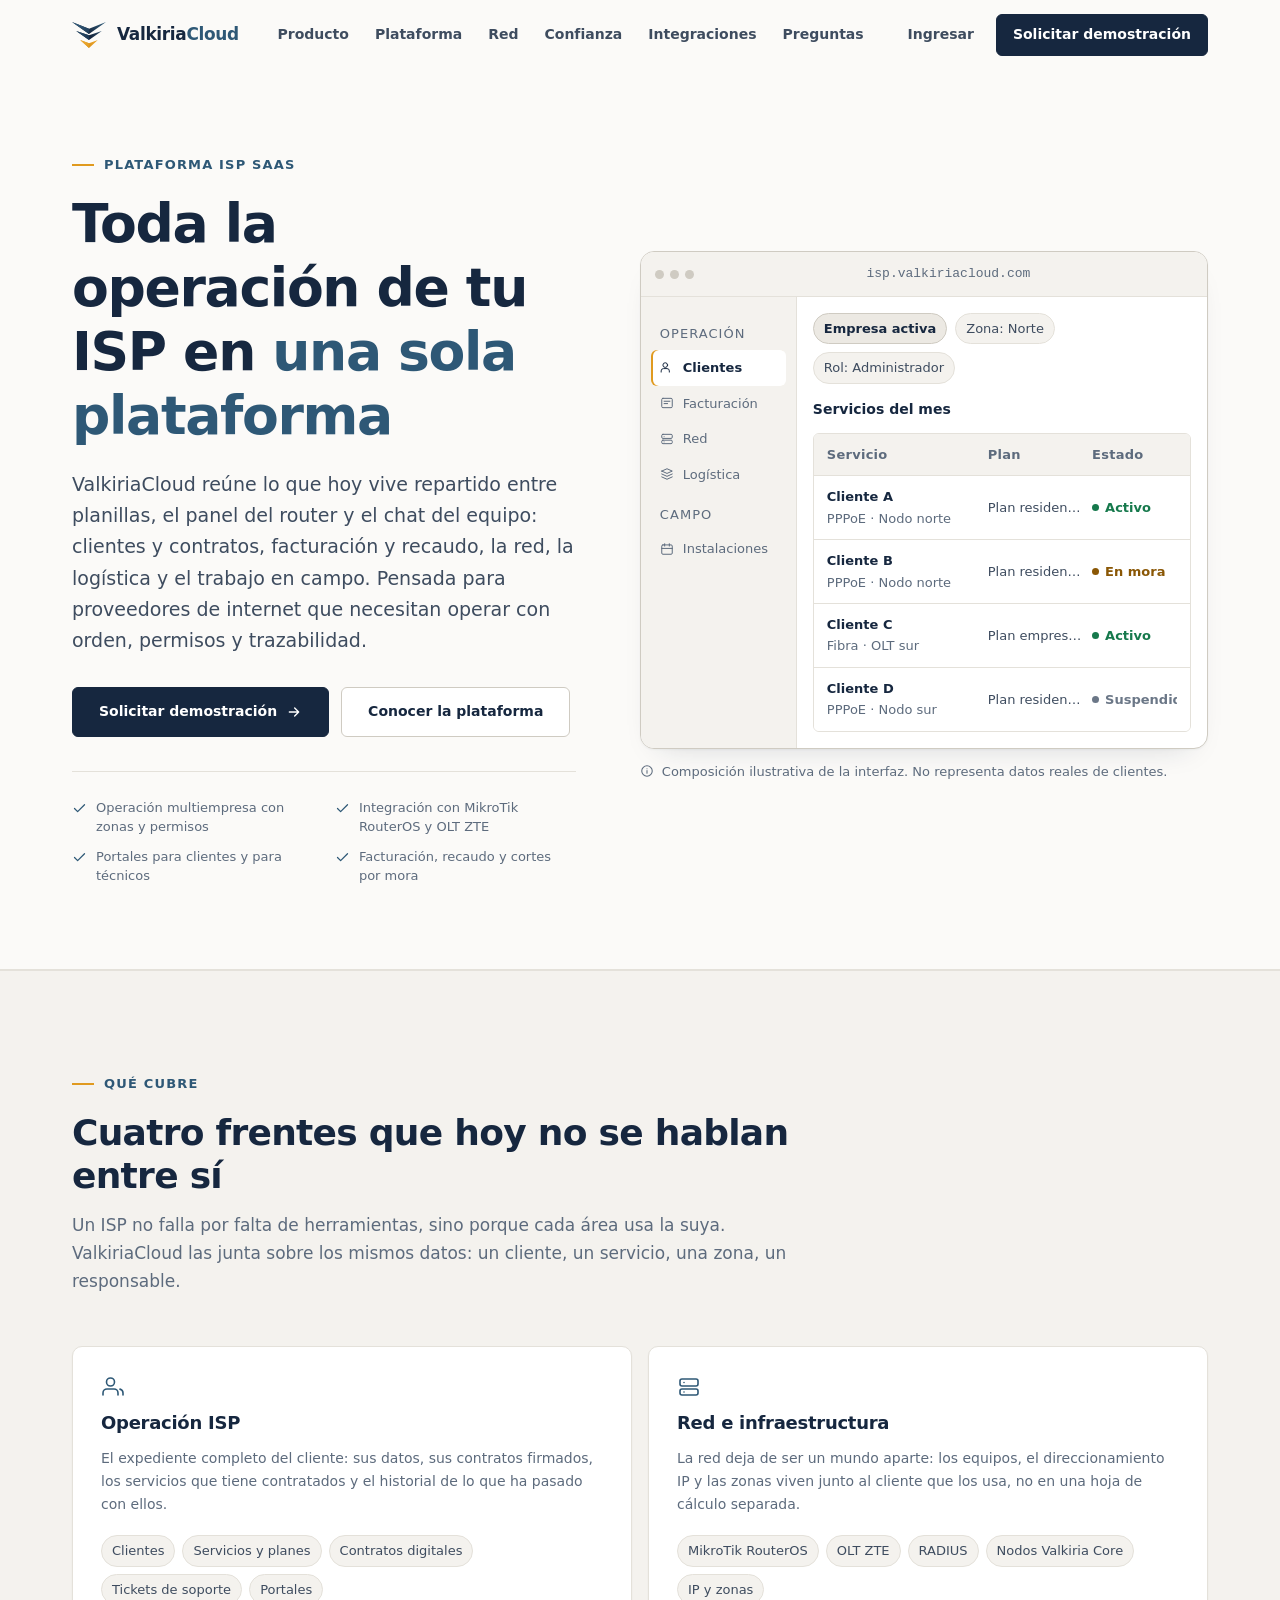
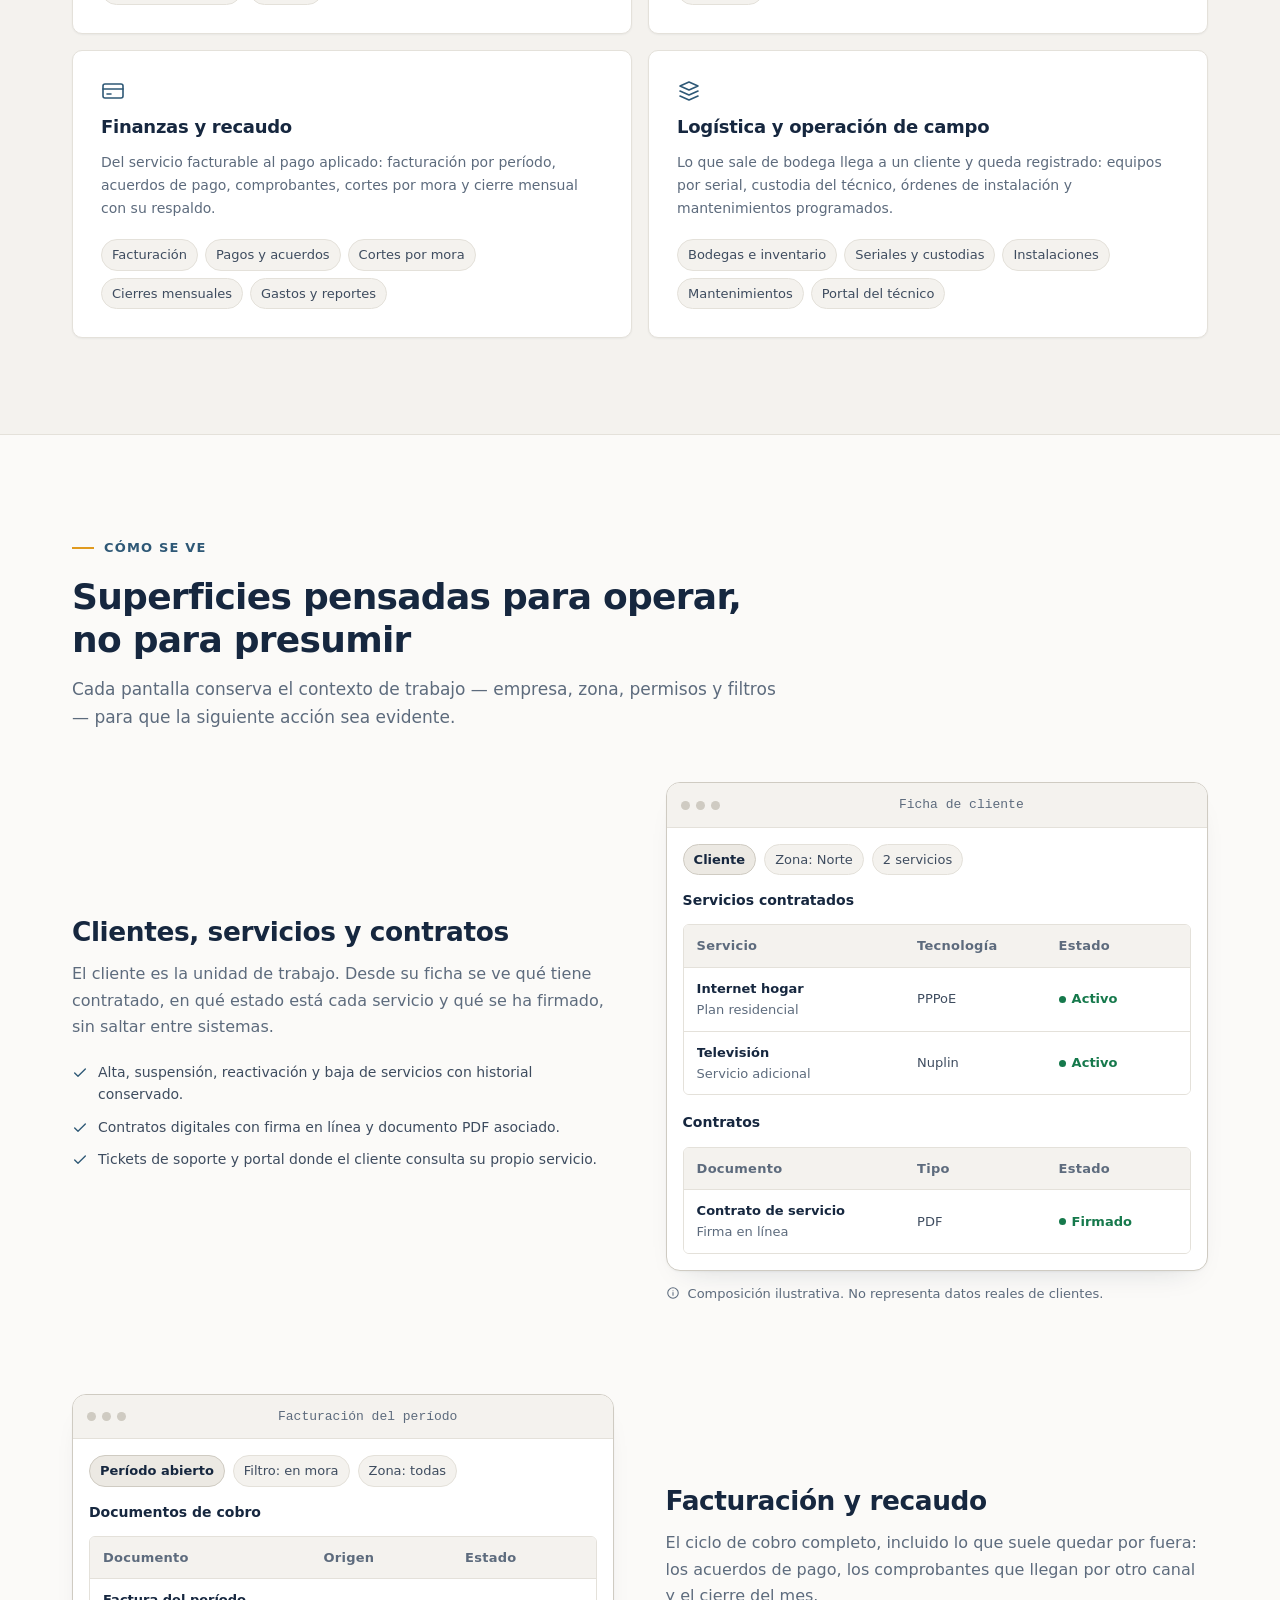
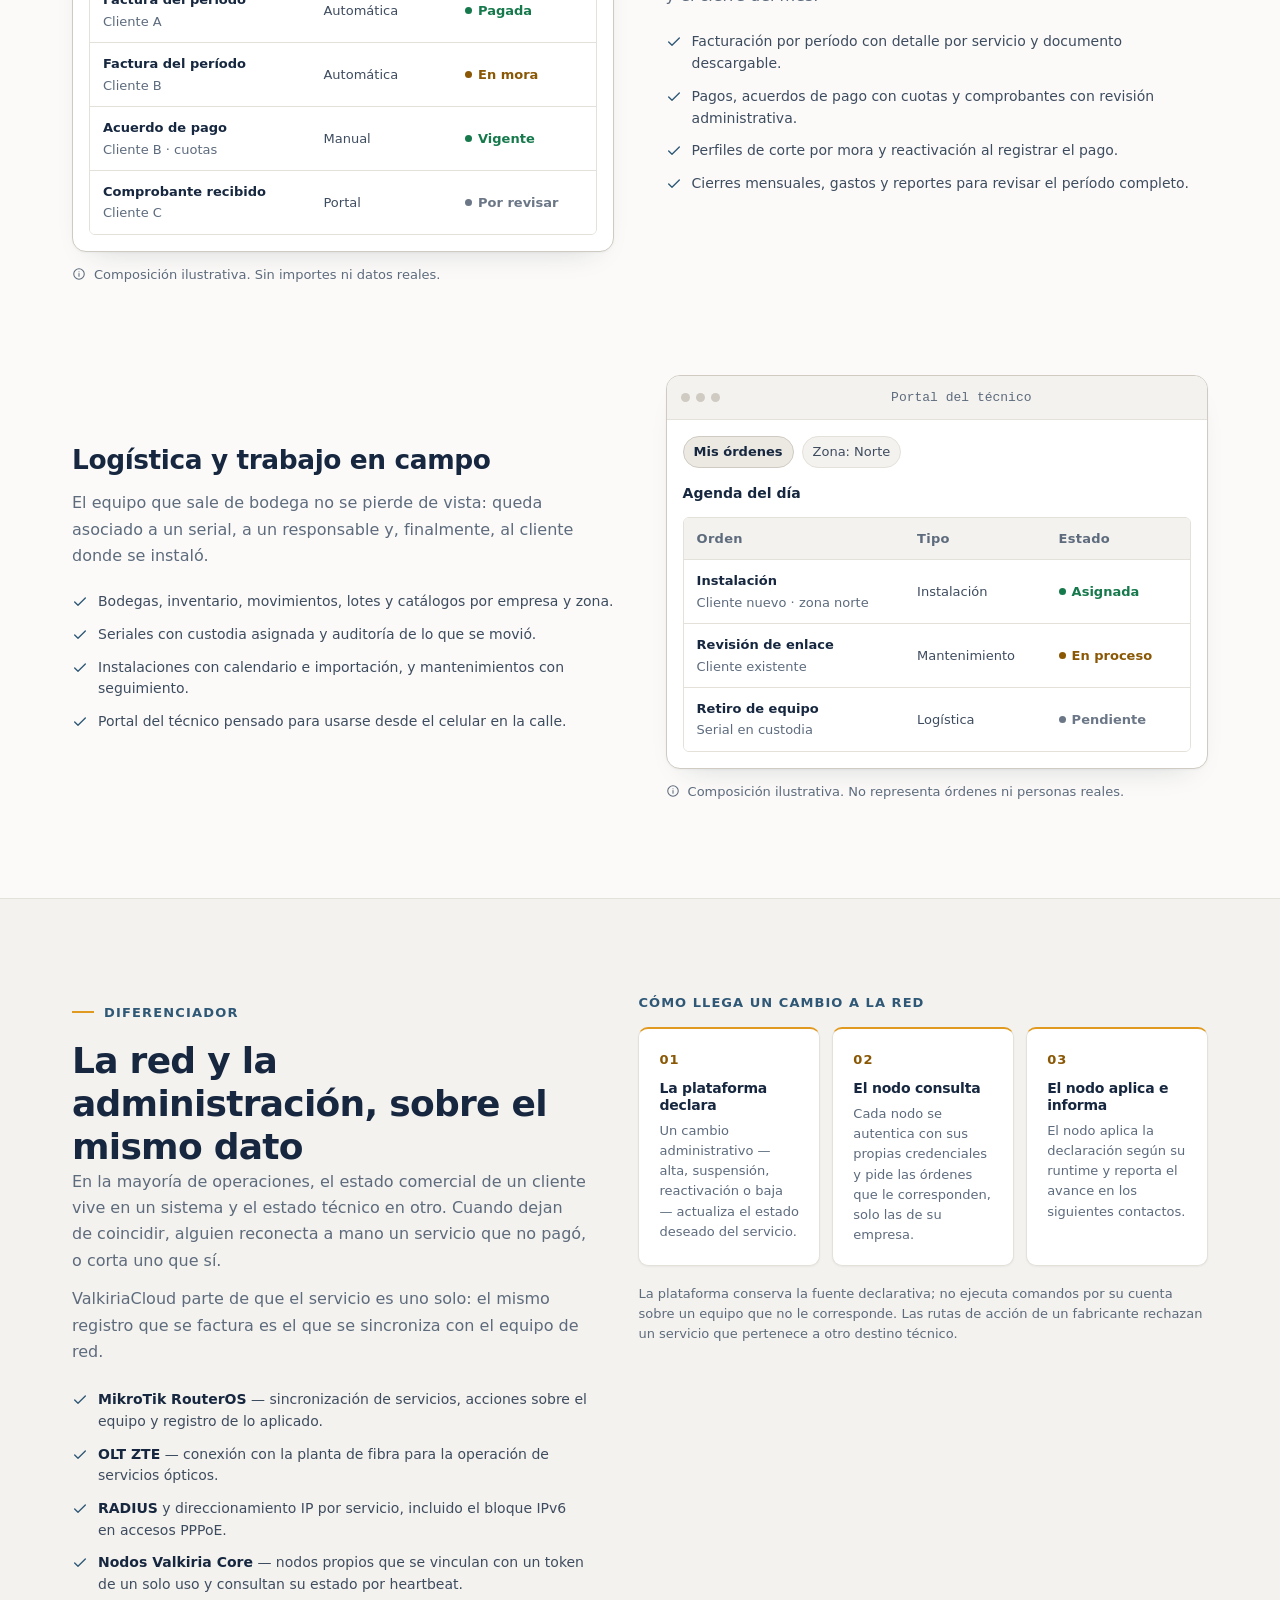
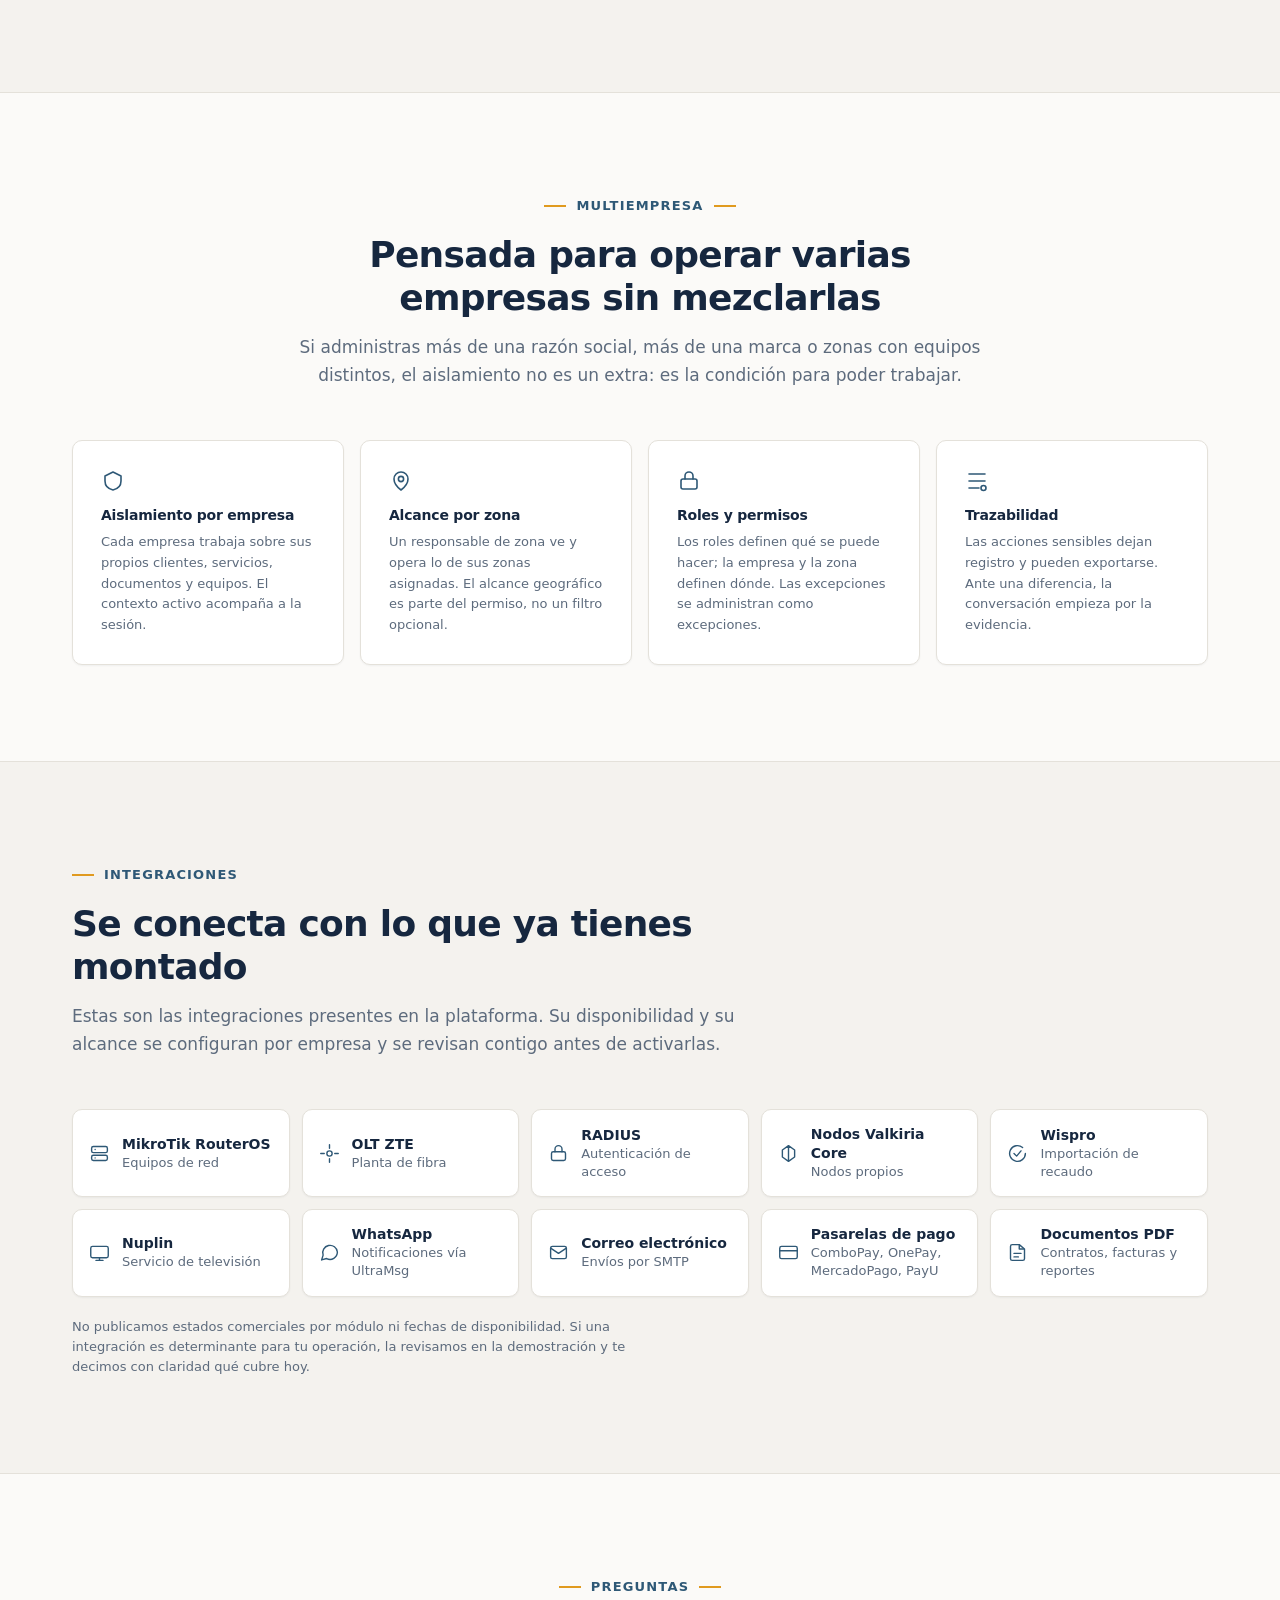
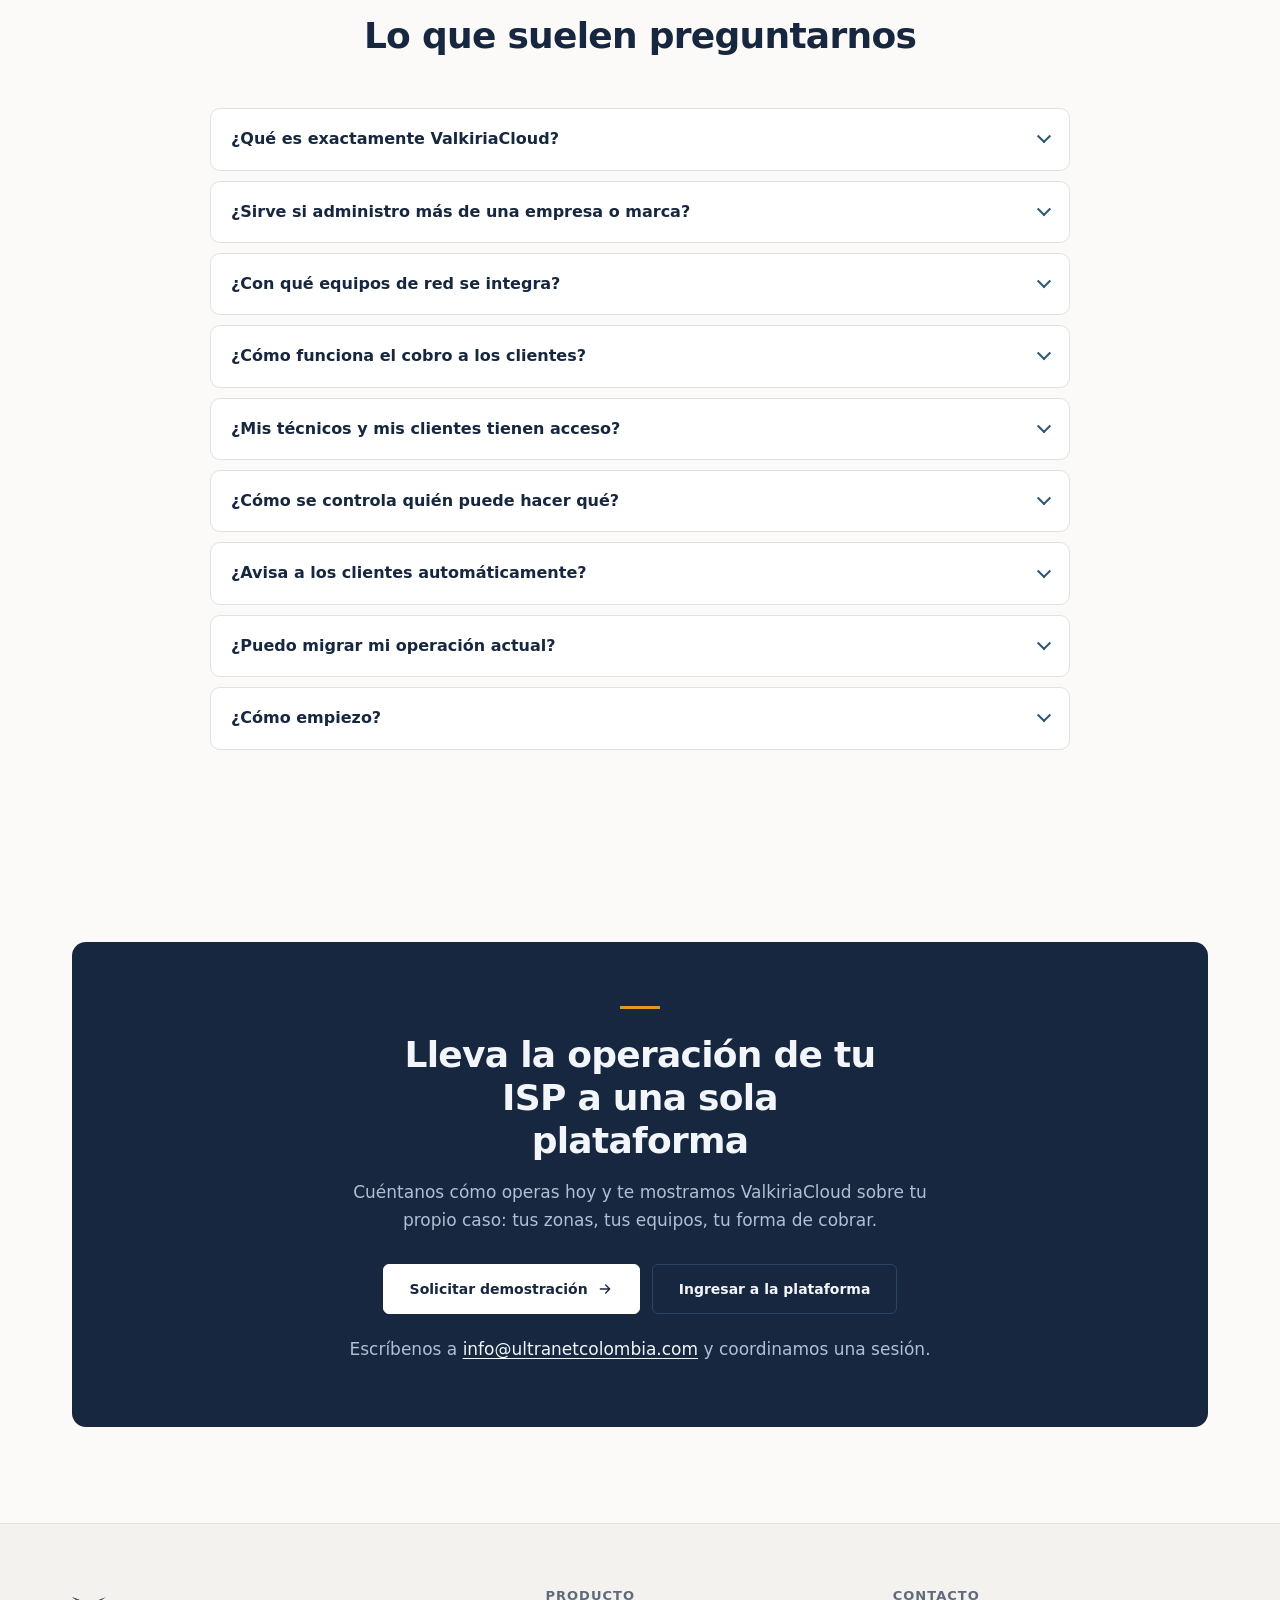
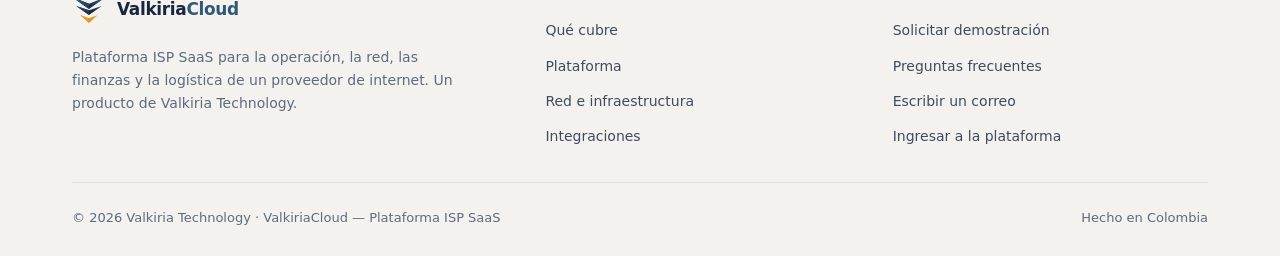
==== commit a83d20a3: "feat(web): alinea logo y paleta visual con branding Valkiria Co-Authored-By: Claude Opus 5 <noreply@" ====
--- a/index.html
+++ b/index.html
@@ -6,7 +6,7 @@
 <title>ValkiriaCloud — Plataforma ISP SaaS para operar tu proveedor de internet</title>
 <meta name="description" content="ValkiriaCloud es una plataforma ISP SaaS multiempresa: clientes, contratos, facturación y recaudo, red MikroTik y OLT, logística, instalaciones y portales para clientes y técnicos en un solo lugar.">
 <meta name="robots" content="index, follow">
-<meta name="theme-color" content="#070b12">
+<meta name="theme-color" content="#FBFAF8">
 <link rel="canonical" href="https://valkiriacloud.com/">
 
 <meta property="og:type" content="website">
@@ -48,9 +48,7 @@
 <header class="site-header" data-header>
   <div class="container header-inner">
     <a class="brand" href="#inicio" aria-label="ValkiriaCloud, ir al inicio">
-      <svg viewBox="0 0 24 24" aria-hidden="true" focusable="false">
-        <path d="M4 5.5h3.6L12 14.4l4.4-8.9H20L12 20.5 4 5.5z" fill="#4a90ff"/>
-      </svg>
+      <img class="brand-mark" src="assets/img/valkiria-isotipo.svg" alt="" width="34" height="26">
       <span>Valkiria<span class="brand-word">Cloud</span></span>
     </a>
 
@@ -232,9 +230,7 @@
 
       <div class="pillars">
         <article class="card pillar">
-          <span class="icon-badge" aria-hidden="true">
-            <svg viewBox="0 0 24 24" fill="none" stroke="currentColor" stroke-width="1.7" stroke-linecap="round" stroke-linejoin="round"><path d="M17 20v-2a4 4 0 0 0-4-4H6a4 4 0 0 0-4 4v2"/><circle cx="9.5" cy="7" r="4"/><path d="M22 20v-2a4 4 0 0 0-3-3.87"/></svg>
-          </span>
+          <svg class="ico" aria-hidden="true" focusable="false" viewBox="0 0 24 24" fill="none" stroke="currentColor" stroke-width="1.7" stroke-linecap="round" stroke-linejoin="round"><path d="M17 20v-2a4 4 0 0 0-4-4H6a4 4 0 0 0-4 4v2"/><circle cx="9.5" cy="7" r="4"/><path d="M22 20v-2a4 4 0 0 0-3-3.87"/></svg>
           <h3>Operación ISP</h3>
           <p>
             El expediente completo del cliente: sus datos, sus contratos firmados, los
@@ -250,9 +246,7 @@
         </article>
 
         <article class="card pillar">
-          <span class="icon-badge" aria-hidden="true">
-            <svg viewBox="0 0 24 24" fill="none" stroke="currentColor" stroke-width="1.7" stroke-linecap="round" stroke-linejoin="round"><rect x="3" y="4" width="18" height="7" rx="2"/><rect x="3" y="14" width="18" height="6" rx="2"/><path d="M7 7.5h.01M7 17h.01"/></svg>
-          </span>
+          <svg class="ico" aria-hidden="true" focusable="false" viewBox="0 0 24 24" fill="none" stroke="currentColor" stroke-width="1.7" stroke-linecap="round" stroke-linejoin="round"><rect x="3" y="4" width="18" height="7" rx="2"/><rect x="3" y="14" width="18" height="6" rx="2"/><path d="M7 7.5h.01M7 17h.01"/></svg>
           <h3>Red e infraestructura</h3>
           <p>
             La red deja de ser un mundo aparte: los equipos, el direccionamiento IP y las
@@ -268,9 +262,7 @@
         </article>
 
         <article class="card pillar">
-          <span class="icon-badge" aria-hidden="true">
-            <svg viewBox="0 0 24 24" fill="none" stroke="currentColor" stroke-width="1.7" stroke-linecap="round" stroke-linejoin="round"><rect x="2" y="5" width="20" height="14" rx="2"/><path d="M2 10h20M6 15h4"/></svg>
-          </span>
+          <svg class="ico" aria-hidden="true" focusable="false" viewBox="0 0 24 24" fill="none" stroke="currentColor" stroke-width="1.7" stroke-linecap="round" stroke-linejoin="round"><rect x="2" y="5" width="20" height="14" rx="2"/><path d="M2 10h20M6 15h4"/></svg>
           <h3>Finanzas y recaudo</h3>
           <p>
             Del servicio facturable al pago aplicado: facturación por período, acuerdos de
@@ -286,9 +278,7 @@
         </article>
 
         <article class="card pillar">
-          <span class="icon-badge" aria-hidden="true">
-            <svg viewBox="0 0 24 24" fill="none" stroke="currentColor" stroke-width="1.7" stroke-linecap="round" stroke-linejoin="round"><path d="M3 7l9-4 9 4-9 4-9-4z"/><path d="M3 12l9 4 9-4M3 17l9 4 9-4"/></svg>
-          </span>
+          <svg class="ico" aria-hidden="true" focusable="false" viewBox="0 0 24 24" fill="none" stroke="currentColor" stroke-width="1.7" stroke-linecap="round" stroke-linejoin="round"><path d="M3 7l9-4 9 4-9 4-9-4z"/><path d="M3 12l9 4 9-4M3 17l9 4 9-4"/></svg>
           <h3>Logística y operación de campo</h3>
           <p>
             Lo que sale de bodega llega a un cliente y queda registrado: equipos por serial,
@@ -456,15 +446,15 @@
   <section class="section section--soft" id="red">
     <div class="container">
       <div class="tech-grid">
-        <div>
+        <div class="tech-copy">
           <span class="eyebrow">Diferenciador</span>
           <h2>La red y la administración, sobre el mismo dato</h2>
-          <p style="color:var(--muted);margin-top:14px">
+          <p>
             En la mayoría de operaciones, el estado comercial de un cliente vive en un sistema
             y el estado técnico en otro. Cuando dejan de coincidir, alguien reconecta a mano un
             servicio que no pagó, o corta uno que sí.
           </p>
-          <p style="color:var(--muted);margin-top:12px">
+          <p>
             ValkiriaCloud parte de que el servicio es uno solo: el mismo registro que se factura
             es el que se sincroniza con el equipo de red.
           </p>
@@ -477,20 +467,20 @@
         </div>
 
         <div>
-          <h3 style="font-size:var(--fs-sm);color:var(--muted);letter-spacing:.06em;text-transform:uppercase;margin-bottom:16px">Cómo llega un cambio a la red</h3>
+          <h3 class="flow-label">Cómo llega un cambio a la red</h3>
           <div class="flow">
             <article class="flow-step">
-              <span class="flow-num" aria-hidden="true">1</span>
+              <span class="flow-num" aria-hidden="true">01</span>
               <h4>La plataforma declara</h4>
               <p>Un cambio administrativo — alta, suspensión, reactivación o baja — actualiza el estado deseado del servicio.</p>
             </article>
             <article class="flow-step">
-              <span class="flow-num" aria-hidden="true">2</span>
+              <span class="flow-num" aria-hidden="true">02</span>
               <h4>El nodo consulta</h4>
               <p>Cada nodo se autentica con sus propias credenciales y pide las órdenes que le corresponden, solo las de su empresa.</p>
             </article>
             <article class="flow-step">
-              <span class="flow-num" aria-hidden="true">3</span>
+              <span class="flow-num" aria-hidden="true">03</span>
               <h4>El nodo aplica e informa</h4>
               <p>El nodo aplica la declaración según su runtime y reporta el avance en los siguientes contactos.</p>
             </article>
@@ -519,33 +509,25 @@
 
       <div class="trust-grid">
         <article class="card trust-item">
-          <span class="icon-badge" aria-hidden="true">
-            <svg viewBox="0 0 24 24" fill="none" stroke="currentColor" stroke-width="1.7" stroke-linecap="round" stroke-linejoin="round"><path d="M12 3l8 4v5c0 4.5-3.2 7.9-8 9-4.8-1.1-8-4.5-8-9V7l8-4z"/></svg>
-          </span>
+          <svg class="ico" aria-hidden="true" focusable="false" viewBox="0 0 24 24" fill="none" stroke="currentColor" stroke-width="1.7" stroke-linecap="round" stroke-linejoin="round"><path d="M12 3l8 4v5c0 4.5-3.2 7.9-8 9-4.8-1.1-8-4.5-8-9V7l8-4z"/></svg>
           <h3>Aislamiento por empresa</h3>
           <p>Cada empresa trabaja sobre sus propios clientes, servicios, documentos y equipos. El contexto activo acompaña a la sesión.</p>
         </article>
 
         <article class="card trust-item">
-          <span class="icon-badge" aria-hidden="true">
-            <svg viewBox="0 0 24 24" fill="none" stroke="currentColor" stroke-width="1.7" stroke-linecap="round" stroke-linejoin="round"><path d="M12 21s7-5.3 7-11a7 7 0 1 0-14 0c0 5.7 7 11 7 11z"/><circle cx="12" cy="10" r="2.6"/></svg>
-          </span>
+          <svg class="ico" aria-hidden="true" focusable="false" viewBox="0 0 24 24" fill="none" stroke="currentColor" stroke-width="1.7" stroke-linecap="round" stroke-linejoin="round"><path d="M12 21s7-5.3 7-11a7 7 0 1 0-14 0c0 5.7 7 11 7 11z"/><circle cx="12" cy="10" r="2.6"/></svg>
           <h3>Alcance por zona</h3>
           <p>Un responsable de zona ve y opera lo de sus zonas asignadas. El alcance geográfico es parte del permiso, no un filtro opcional.</p>
         </article>
 
         <article class="card trust-item">
-          <span class="icon-badge" aria-hidden="true">
-            <svg viewBox="0 0 24 24" fill="none" stroke="currentColor" stroke-width="1.7" stroke-linecap="round" stroke-linejoin="round"><rect x="4" y="10" width="16" height="10" rx="2"/><path d="M8 10V7a4 4 0 0 1 8 0v3"/></svg>
-          </span>
+          <svg class="ico" aria-hidden="true" focusable="false" viewBox="0 0 24 24" fill="none" stroke="currentColor" stroke-width="1.7" stroke-linecap="round" stroke-linejoin="round"><rect x="4" y="10" width="16" height="10" rx="2"/><path d="M8 10V7a4 4 0 0 1 8 0v3"/></svg>
           <h3>Roles y permisos</h3>
           <p>Los roles definen qué se puede hacer; la empresa y la zona definen dónde. Las excepciones se administran como excepciones.</p>
         </article>
 
         <article class="card trust-item">
-          <span class="icon-badge" aria-hidden="true">
-            <svg viewBox="0 0 24 24" fill="none" stroke="currentColor" stroke-width="1.7" stroke-linecap="round" stroke-linejoin="round"><path d="M4 5h16M4 12h16M4 19h10"/><circle cx="18.5" cy="19" r="2.5"/></svg>
-          </span>
+          <svg class="ico" aria-hidden="true" focusable="false" viewBox="0 0 24 24" fill="none" stroke="currentColor" stroke-width="1.7" stroke-linecap="round" stroke-linejoin="round"><path d="M4 5h16M4 12h16M4 19h10"/><circle cx="18.5" cy="19" r="2.5"/></svg>
           <h3>Trazabilidad</h3>
           <p>Las acciones sensibles dejan registro y pueden exportarse. Ante una diferencia, la conversación empieza por la evidencia.</p>
         </article>
@@ -567,43 +549,43 @@
 
       <div class="integrations">
         <div class="integration">
-          <span class="icon-badge" aria-hidden="true"><svg viewBox="0 0 24 24" fill="none" stroke="currentColor" stroke-width="1.7" stroke-linecap="round" stroke-linejoin="round"><rect x="3" y="4" width="18" height="7" rx="2"/><rect x="3" y="14" width="18" height="6" rx="2"/><path d="M7 7.5h.01M7 17h.01"/></svg></span>
+          <svg class="ico" aria-hidden="true" focusable="false" viewBox="0 0 24 24" fill="none" stroke="currentColor" stroke-width="1.7" stroke-linecap="round" stroke-linejoin="round"><rect x="3" y="4" width="18" height="7" rx="2"/><rect x="3" y="14" width="18" height="6" rx="2"/><path d="M7 7.5h.01M7 17h.01"/></svg>
           <span><b>MikroTik RouterOS</b><span>Equipos de red</span></span>
         </div>
         <div class="integration">
-          <span class="icon-badge" aria-hidden="true"><svg viewBox="0 0 24 24" fill="none" stroke="currentColor" stroke-width="1.7" stroke-linecap="round" stroke-linejoin="round"><circle cx="12" cy="12" r="3"/><path d="M12 2v4M12 18v4M2 12h4M18 12h4"/></svg></span>
+          <svg class="ico" aria-hidden="true" focusable="false" viewBox="0 0 24 24" fill="none" stroke="currentColor" stroke-width="1.7" stroke-linecap="round" stroke-linejoin="round"><circle cx="12" cy="12" r="3"/><path d="M12 2v4M12 18v4M2 12h4M18 12h4"/></svg>
           <span><b>OLT ZTE</b><span>Planta de fibra</span></span>
         </div>
         <div class="integration">
-          <span class="icon-badge" aria-hidden="true"><svg viewBox="0 0 24 24" fill="none" stroke="currentColor" stroke-width="1.7" stroke-linecap="round" stroke-linejoin="round"><rect x="4" y="10" width="16" height="10" rx="2"/><path d="M8 10V7a4 4 0 0 1 8 0v3"/></svg></span>
+          <svg class="ico" aria-hidden="true" focusable="false" viewBox="0 0 24 24" fill="none" stroke="currentColor" stroke-width="1.7" stroke-linecap="round" stroke-linejoin="round"><rect x="4" y="10" width="16" height="10" rx="2"/><path d="M8 10V7a4 4 0 0 1 8 0v3"/></svg>
           <span><b>RADIUS</b><span>Autenticación de acceso</span></span>
         </div>
         <div class="integration">
-          <span class="icon-badge" aria-hidden="true"><svg viewBox="0 0 24 24" fill="none" stroke="currentColor" stroke-width="1.7" stroke-linecap="round" stroke-linejoin="round"><path d="M12 3v18M5 8l7-5 7 5v8l-7 5-7-5z"/></svg></span>
+          <svg class="ico" aria-hidden="true" focusable="false" viewBox="0 0 24 24" fill="none" stroke="currentColor" stroke-width="1.7" stroke-linecap="round" stroke-linejoin="round"><path d="M12 3v18M5 8l7-5 7 5v8l-7 5-7-5z"/></svg>
           <span><b>Nodos Valkiria Core</b><span>Nodos propios</span></span>
         </div>
         <div class="integration">
-          <span class="icon-badge" aria-hidden="true"><svg viewBox="0 0 24 24" fill="none" stroke="currentColor" stroke-width="1.7" stroke-linecap="round" stroke-linejoin="round"><path d="M21 12a9 9 0 1 1-3.2-6.9"/><path d="M8 12l3 3 5-6"/></svg></span>
+          <svg class="ico" aria-hidden="true" focusable="false" viewBox="0 0 24 24" fill="none" stroke="currentColor" stroke-width="1.7" stroke-linecap="round" stroke-linejoin="round"><path d="M21 12a9 9 0 1 1-3.2-6.9"/><path d="M8 12l3 3 5-6"/></svg>
           <span><b>Wispro</b><span>Importación de recaudo</span></span>
         </div>
         <div class="integration">
-          <span class="icon-badge" aria-hidden="true"><svg viewBox="0 0 24 24" fill="none" stroke="currentColor" stroke-width="1.7" stroke-linecap="round" stroke-linejoin="round"><rect x="2" y="5" width="20" height="13" rx="2"/><path d="M8 21h8M12 18v3"/></svg></span>
+          <svg class="ico" aria-hidden="true" focusable="false" viewBox="0 0 24 24" fill="none" stroke="currentColor" stroke-width="1.7" stroke-linecap="round" stroke-linejoin="round"><rect x="2" y="5" width="20" height="13" rx="2"/><path d="M8 21h8M12 18v3"/></svg>
           <span><b>Nuplin</b><span>Servicio de televisión</span></span>
         </div>
         <div class="integration">
-          <span class="icon-badge" aria-hidden="true"><svg viewBox="0 0 24 24" fill="none" stroke="currentColor" stroke-width="1.7" stroke-linecap="round" stroke-linejoin="round"><path d="M21 11.5a8.4 8.4 0 0 1-12.3 7.4L3 20.5l1.7-5.5A8.4 8.4 0 1 1 21 11.5z"/></svg></span>
+          <svg class="ico" aria-hidden="true" focusable="false" viewBox="0 0 24 24" fill="none" stroke="currentColor" stroke-width="1.7" stroke-linecap="round" stroke-linejoin="round"><path d="M21 11.5a8.4 8.4 0 0 1-12.3 7.4L3 20.5l1.7-5.5A8.4 8.4 0 1 1 21 11.5z"/></svg>
           <span><b>WhatsApp</b><span>Notificaciones vía UltraMsg</span></span>
         </div>
         <div class="integration">
-          <span class="icon-badge" aria-hidden="true"><svg viewBox="0 0 24 24" fill="none" stroke="currentColor" stroke-width="1.7" stroke-linecap="round" stroke-linejoin="round"><rect x="3" y="5" width="18" height="14" rx="2"/><path d="M3 7l9 6 9-6"/></svg></span>
+          <svg class="ico" aria-hidden="true" focusable="false" viewBox="0 0 24 24" fill="none" stroke="currentColor" stroke-width="1.7" stroke-linecap="round" stroke-linejoin="round"><rect x="3" y="5" width="18" height="14" rx="2"/><path d="M3 7l9 6 9-6"/></svg>
           <span><b>Correo electrónico</b><span>Envíos por SMTP</span></span>
         </div>
         <div class="integration">
-          <span class="icon-badge" aria-hidden="true"><svg viewBox="0 0 24 24" fill="none" stroke="currentColor" stroke-width="1.7" stroke-linecap="round" stroke-linejoin="round"><rect x="2" y="5" width="20" height="14" rx="2"/><path d="M2 10h20"/></svg></span>
+          <svg class="ico" aria-hidden="true" focusable="false" viewBox="0 0 24 24" fill="none" stroke="currentColor" stroke-width="1.7" stroke-linecap="round" stroke-linejoin="round"><rect x="2" y="5" width="20" height="14" rx="2"/><path d="M2 10h20"/></svg>
           <span><b>Pasarelas de pago</b><span>ComboPay, OnePay, MercadoPago, PayU</span></span>
         </div>
         <div class="integration">
-          <span class="icon-badge" aria-hidden="true"><svg viewBox="0 0 24 24" fill="none" stroke="currentColor" stroke-width="1.7" stroke-linecap="round" stroke-linejoin="round"><path d="M14 3v5h5"/><path d="M14 3H6a2 2 0 0 0-2 2v14a2 2 0 0 0 2 2h12a2 2 0 0 0 2-2V8l-6-5z"/><path d="M8 13h8M8 17h5"/></svg></span>
+          <svg class="ico" aria-hidden="true" focusable="false" viewBox="0 0 24 24" fill="none" stroke="currentColor" stroke-width="1.7" stroke-linecap="round" stroke-linejoin="round"><path d="M14 3v5h5"/><path d="M14 3H6a2 2 0 0 0-2 2v14a2 2 0 0 0 2 2h12a2 2 0 0 0 2-2V8l-6-5z"/><path d="M8 13h8M8 17h5"/></svg>
           <span><b>Documentos PDF</b><span>Contratos, facturas y reportes</span></span>
         </div>
       </div>
@@ -722,9 +704,7 @@
     <div class="footer-grid">
       <div class="footer-brand">
         <a class="brand" href="#inicio">
-          <svg viewBox="0 0 24 24" aria-hidden="true" focusable="false">
-            <path d="M4 5.5h3.6L12 14.4l4.4-8.9H20L12 20.5 4 5.5z" fill="#4a90ff"/>
-          </svg>
+          <img class="brand-mark" src="assets/img/valkiria-isotipo.svg" alt="" width="34" height="26">
           <span>Valkiria<span class="brand-word">Cloud</span></span>
         </a>
         <p>
--- a/assets/css/site.css
+++ b/assets/css/site.css
@@ -1,61 +1,82 @@
 /* ==========================================================================
    ValkiriaCloud — sitio público
-   Sistema visual de la Home V1 (TASK-20260823-001)
+   Sistema visual de la Home (TASK-20260824-002)
+
+   Dirección: minimalista, corporativa, técnica y sobria.
+   La paleta se deriva del logo real de Valkiria Technology: navy profundo
+   dominante, ámbar como único acento y una familia de neutros cálidos.
+   Sin fondos oscuros de página, sin glow, sin glass, sin cian ni violeta.
    ========================================================================== */
 
 /* --------------------------------------------------------------------------
    1. Tokens
    -------------------------------------------------------------------------- */
 :root {
-  /* Superficies */
-  --bg: #070b12;
-  --bg-soft: #0a1018;
-  --surface: #0f1623;
-  --surface-2: #141d2d;
-  --surface-3: #1a2434;
-
-  /* Bordes */
-  --line: #1d2739;
-  --line-2: #2a3546;
-
-  /* Texto */
-  --text: #e9eef7;
-  --text-2: #c3cede;
-  --muted: #93a2ba;
-
-  /* Acento único */
-  --accent: #4a90ff;
-  --accent-2: #7fb0ff;
-  --accent-ink: #05101f;
-  --accent-wash: rgba(74, 144, 255, 0.10);
-  --accent-line: rgba(74, 144, 255, 0.28);
-
-  /* Señales funcionales */
-  --ok: #3ddc97;
-  --warn: #f2b45c;
-
-  /* Tipografía */
+  /* --- Marca (muestreada del logo) --- */
+  --navy-900: #16273F;  /* wordmark VALKIRIA · texto principal · CTA primario */
+  --navy-800: #1B3350;
+  --navy-700: #23425C;
+  --navy-600: #2E5876;
+  --navy-500: #3A6786;  /* galón claro del isotipo */
+  --amber-600: #8A5705; /* ámbar oscurecido: el único que se usa como texto (AA) */
+  --amber-500: #E09A1F;
+  --amber-400: #F0AB31; /* galón ámbar del isotipo */
+
+  /* --- Neutros cálidos --- */
+  --bg: #FBFAF8;        /* marfil: fondo dominante de página */
+  --surface: #FFFFFF;   /* tarjetas y superficies elevadas */
+  --surface-2: #F4F2EE; /* secciones alternadas */
+  --surface-3: #ECE9E3; /* chips y rellenos suaves */
+  --line: #E4E1DA;
+  --line-strong: #CFCBC2;
+
+  /* --- Texto --- */
+  --text: var(--navy-900);
+  --text-2: #3E4C5F;
+  --muted: #5D6B7D;
+
+  /* --- Roles semánticos --- */
+  --primary: var(--navy-900);
+  --primary-hover: #22395A;
+  --on-primary: #FFFFFF;
+  --accent: var(--amber-500);
+  --accent-ink: var(--amber-600);
+  --focus: var(--navy-600);
+
+  /* --- Estados --- */
+  --ok: #16794C;
+  --warn: var(--amber-600);
+  --idle: #6B7787;
+
+  /* --- Superficie invertida (único anclaje oscuro: panel de CTA) --- */
+  --inv-bg: var(--navy-900);
+  --inv-text: #F2F5F9;
+  --inv-muted: #AFC0D2;
+  --inv-line: #2C4463;
+
+  /* --- Tipografía --- */
   --font: "Segoe UI", system-ui, -apple-system, "Helvetica Neue", Roboto, Arial, sans-serif;
   --font-mono: "Cascadia Mono", Consolas, "SF Mono", Menlo, monospace;
 
   --fs-meta: 0.8125rem;   /* 13px — piso funcional */
-  --fs-sm: 0.875rem;      /* 14px */
+  --fs-sm: 0.875rem;
   --fs-base: 1rem;
   --fs-lead: 1.0625rem;
   --fs-h3: 1.125rem;
   --fs-h2: clamp(1.55rem, 1.15rem + 1.5vw, 2.25rem);
   --fs-h1: clamp(2rem, 1.35rem + 2.6vw, 3.35rem);
 
-  /* Ritmo */
+  /* --- Ritmo --- */
   --container: 1200px;
   --gutter: clamp(20px, 5vw, 32px);
-  --section-y: clamp(60px, 7vw, 104px);
-
-  --radius-sm: 8px;
-  --radius: 12px;
-  --radius-lg: 16px;
-
-  --shadow: 0 18px 40px -24px rgba(0, 0, 0, 0.9);
+  --section-y: clamp(64px, 7.5vw, 112px);
+
+  --radius-sm: 6px;
+  --radius: 10px;
+  --radius-lg: 14px;
+
+  --shadow-sm: 0 1px 2px rgba(22, 39, 63, 0.05);
+  --shadow: 0 1px 2px rgba(22, 39, 63, 0.04), 0 14px 30px -20px rgba(22, 39, 63, 0.22);
 }
 
 /* --------------------------------------------------------------------------
@@ -85,8 +106,8 @@
 
 img, svg { max-width: 100%; display: block; }
 
-a { color: var(--accent-2); text-decoration: none; }
-a:hover { color: var(--text); }
+a { color: var(--navy-600); text-decoration: none; }
+a:hover { color: var(--navy-900); }
 
 ul { list-style: none; }
 
@@ -94,6 +115,7 @@
   line-height: 1.2;
   letter-spacing: -0.015em;
   font-weight: 650;
+  color: var(--text);
 }
 
 h1 { font-size: var(--fs-h1); letter-spacing: -0.025em; }
@@ -103,9 +125,9 @@
 strong { color: var(--text); font-weight: 620; }
 
 :focus-visible {
-  outline: 2px solid var(--accent-2);
+  outline: 2px solid var(--focus);
   outline-offset: 3px;
-  border-radius: 4px;
+  border-radius: 3px;
 }
 
 .container {
@@ -120,15 +142,15 @@
   left: 12px;
   top: -100px;
   z-index: 100;
-  background: var(--accent);
-  color: var(--accent-ink);
+  background: var(--primary);
+  color: var(--on-primary);
   padding: 10px 18px;
   border-radius: var(--radius-sm);
   font-weight: 640;
   font-size: var(--fs-sm);
   transition: top 0.15s ease;
 }
-.skip-link:focus { top: 12px; color: var(--accent-ink); }
+.skip-link:focus { top: 12px; color: var(--on-primary); }
 
 .visually-hidden {
   position: absolute;
@@ -144,7 +166,10 @@
    3. Primitivas compartidas
    -------------------------------------------------------------------------- */
 .section { padding-block: var(--section-y); }
-.section--soft { background: var(--bg-soft); border-block: 1px solid var(--line); }
+.section--soft {
+  background: var(--surface-2);
+  border-block: 1px solid var(--line);
+}
 
 .section-head { max-width: 720px; margin-bottom: clamp(36px, 4vw, 56px); }
 .section-head--center { margin-inline: auto; text-align: center; }
@@ -154,24 +179,32 @@
   margin-top: 14px;
 }
 
+/* Eyebrow: cita directa del logo — filete ámbar + versalita navy. */
 .eyebrow {
   display: inline-flex;
   align-items: center;
-  gap: 8px;
-  font-size: var(--fs-meta);
-  font-weight: 620;
-  letter-spacing: 0.06em;
+  gap: 10px;
+  font-size: var(--fs-meta);
+  font-weight: 660;
+  letter-spacing: 0.09em;
   text-transform: uppercase;
-  color: var(--accent-2);
+  color: var(--navy-600);
   margin-bottom: 16px;
 }
 .eyebrow::before {
   content: "";
-  width: 18px;
-  height: 1px;
-  background: var(--accent-line);
-}
-.section-head--center .eyebrow::before { display: none; }
+  width: 22px;
+  height: 2px;
+  background: var(--accent);
+  flex: none;
+}
+.section-head--center .eyebrow::after {
+  content: "";
+  width: 22px;
+  height: 2px;
+  background: var(--accent);
+  flex: none;
+}
 
 .btn {
   display: inline-flex;
@@ -188,14 +221,18 @@
   cursor: pointer;
   transition: background-color 0.16s ease, border-color 0.16s ease, color 0.16s ease;
 }
-.btn--primary { background: var(--accent); color: var(--accent-ink); }
-.btn--primary:hover { background: var(--accent-2); color: var(--accent-ink); }
+.btn--primary {
+  background: var(--primary);
+  color: var(--on-primary);
+  border-color: var(--primary);
+}
+.btn--primary:hover { background: var(--primary-hover); border-color: var(--primary-hover); color: var(--on-primary); }
 .btn--ghost {
-  background: transparent;
-  border-color: var(--line-2);
+  background: var(--surface);
+  border-color: var(--line-strong);
   color: var(--text);
 }
-.btn--ghost:hover { border-color: var(--accent-line); background: var(--accent-wash); color: var(--text); }
+.btn--ghost:hover { border-color: var(--navy-600); color: var(--text); }
 .btn--sm { min-height: 40px; padding: 8px 16px; }
 .btn svg { width: 16px; height: 16px; flex: none; }
 
@@ -204,20 +241,18 @@
   border: 1px solid var(--line);
   border-radius: var(--radius);
   padding: clamp(20px, 2.4vw, 28px);
-}
-
-.icon-badge {
-  width: 38px;
-  height: 38px;
+  box-shadow: var(--shadow-sm);
+}
+
+/* Iconografía: trazo navy sin contenedor. Se retiran los recuadros teñidos
+   redondeados, que son el rasgo más reconocible de plantilla genérica. */
+.ico {
+  width: 24px;
+  height: 24px;
   flex: none;
-  display: grid;
-  place-items: center;
-  border-radius: 10px;
-  background: var(--accent-wash);
-  border: 1px solid var(--accent-line);
-  color: var(--accent-2);
-}
-.icon-badge svg { width: 19px; height: 19px; }
+  color: var(--navy-600);
+  stroke-width: 1.6;
+}
 
 .note {
   font-size: var(--fs-meta);
@@ -232,60 +267,59 @@
   position: sticky;
   top: 0;
   z-index: 50;
-  background: rgba(7, 11, 18, 0.82);
-  backdrop-filter: blur(12px);
+  background: var(--bg);
   border-bottom: 1px solid transparent;
-  transition: border-color 0.2s ease, background-color 0.2s ease;
+  transition: border-color 0.2s ease, box-shadow 0.2s ease;
 }
 .site-header.is-scrolled {
   border-bottom-color: var(--line);
-  background: rgba(7, 11, 18, 0.94);
+  box-shadow: var(--shadow-sm);
 }
 
 .header-inner {
   display: flex;
   align-items: center;
   gap: 20px;
-  height: 68px;
+  height: 70px;
 }
 
 .brand {
   display: inline-flex;
   align-items: center;
-  gap: 10px;
-  color: var(--text);
-  font-weight: 660;
-  font-size: 1.05rem;
+  gap: 11px;
+  color: var(--navy-900);
+  font-weight: 680;
+  font-size: 1.06rem;
   letter-spacing: -0.02em;
   flex: none;
 }
-.brand:hover { color: var(--text); }
-.brand svg { width: 26px; height: 26px; }
+.brand:hover { color: var(--navy-900); }
+.brand-mark { width: 34px; height: 26px; flex: none; }
+.brand-word { color: var(--navy-600); font-weight: 600; }
 .header-inner .brand,
 .footer-brand .brand { min-height: 44px; }
-.brand-word { color: var(--accent-2); }
 
 .primary-nav { margin-left: auto; }
-.primary-nav ul { display: flex; align-items: center; gap: 4px; }
+.primary-nav ul { display: flex; align-items: center; gap: 2px; }
 .primary-nav a {
   display: block;
   padding: 8px 12px;
   border-radius: var(--radius-sm);
   color: var(--text-2);
   font-size: var(--fs-sm);
-  font-weight: 550;
-}
-.primary-nav a:hover { color: var(--text); background: var(--surface-2); }
+  font-weight: 560;
+}
+.primary-nav a:hover { color: var(--navy-900); background: var(--surface-3); }
 
 .header-actions { display: flex; align-items: center; gap: 10px; flex: none; }
 .header-actions .link-login {
   padding: 8px 12px;
   color: var(--text-2);
   font-size: var(--fs-sm);
-  font-weight: 550;
+  font-weight: 560;
   border-radius: var(--radius-sm);
 }
-.header-actions .link-login:hover { color: var(--text); background: var(--surface-2); }
+.header-actions .link-login:hover { color: var(--navy-900); background: var(--surface-3); }
 
 .nav-toggle {
   display: none;
@@ -294,10 +328,10 @@
   width: 44px;
   height: 44px;
   margin-left: auto;
-  background: transparent;
-  border: 1px solid var(--line-2);
+  background: var(--surface);
+  border: 1px solid var(--line-strong);
   border-radius: var(--radius-sm);
-  color: var(--text);
+  color: var(--navy-900);
   cursor: pointer;
 }
 .nav-toggle svg { width: 20px; height: 20px; }
@@ -318,10 +352,10 @@
   padding: 13px 4px;
   color: var(--text-2);
   font-size: 1rem;
-  font-weight: 550;
+  font-weight: 560;
   border-bottom: 1px solid var(--line);
 }
-.mobile-nav ul a:hover { color: var(--text); }
+.mobile-nav ul a:hover { color: var(--navy-900); }
 .mobile-nav .mobile-actions {
   display: grid;
   gap: 10px;
@@ -329,8 +363,6 @@
 }
 .mobile-nav .btn { width: 100%; min-height: 48px; }
 
-/* Entre 980 y 1119 px la barra completa cabe, pero justa: se comprime el
-   espaciado antes que dejar que invada el gutter. */
 @media (min-width: 980px) and (max-width: 1119px) {
   .header-inner { gap: 12px; }
   .primary-nav ul { gap: 0; }
@@ -351,22 +383,10 @@
    5. Hero
    -------------------------------------------------------------------------- */
 .hero {
-  position: relative;
   padding-top: clamp(48px, 6vw, 84px);
-  padding-bottom: clamp(52px, 6vw, 92px);
-  overflow: hidden;
-}
-.hero::before {
-  content: "";
-  position: absolute;
-  inset: -30% 0 auto 0;
-  height: 620px;
-  background:
-    radial-gradient(680px 320px at 22% 42%, rgba(74, 144, 255, 0.13), transparent 70%),
-    radial-gradient(520px 280px at 82% 20%, rgba(74, 144, 255, 0.07), transparent 70%);
-  pointer-events: none;
-}
-.hero > .container { position: relative; }
+  padding-bottom: clamp(56px, 6.5vw, 96px);
+  border-bottom: 1px solid var(--line);
+}
 
 .hero-grid {
   display: grid;
@@ -381,7 +401,7 @@
 .hero h1 { margin-bottom: 20px; }
 .hero h1 em {
   font-style: normal;
-  color: var(--accent-2);
+  color: var(--navy-600);
 }
 .hero-lead {
   color: var(--text-2);
@@ -412,7 +432,7 @@
   color: var(--muted);
   line-height: 1.5;
 }
-.hero-facts svg { width: 15px; height: 15px; flex: none; margin-top: 3px; color: var(--accent); }
+.hero-facts svg { width: 15px; height: 15px; flex: none; margin-top: 3px; color: var(--navy-600); }
 @media (max-width: 560px) { .hero-facts { grid-template-columns: minmax(0, 1fr); gap: 12px; } }
 
 /* --------------------------------------------------------------------------
@@ -420,7 +440,7 @@
    -------------------------------------------------------------------------- */
 .mock {
   background: var(--surface);
-  border: 1px solid var(--line-2);
+  border: 1px solid var(--line-strong);
   border-radius: var(--radius-lg);
   overflow: hidden;
   box-shadow: var(--shadow);
@@ -437,7 +457,7 @@
 .mock-dots span {
   width: 9px; height: 9px;
   border-radius: 50%;
-  background: var(--line-2);
+  background: var(--line-strong);
 }
 .mock-url {
   flex: 1;
@@ -455,25 +475,26 @@
 
 .mock-side {
   flex: none;
-  width: 152px;
+  width: 156px;
   padding: 14px 10px;
   border-right: 1px solid var(--line);
-  background: var(--bg-soft);
+  background: var(--surface-2);
 }
 .mock-side li {
   display: flex;
   align-items: center;
   gap: 9px;
   padding: 7px 9px;
-  border-radius: 7px;
+  border-radius: 6px;
   font-size: var(--fs-meta);
   color: var(--muted);
   white-space: nowrap;
 }
 .mock-side li svg { width: 14px; height: 14px; flex: none; }
 .mock-side li.is-active {
-  background: var(--accent-wash);
-  color: var(--text);
+  background: var(--surface);
+  color: var(--navy-900);
+  font-weight: 600;
   box-shadow: inset 2px 0 0 var(--accent);
 }
 .mock-side .mock-side-label {
@@ -481,7 +502,7 @@
   font-size: var(--fs-meta);
   letter-spacing: 0.08em;
   text-transform: uppercase;
-  color: #64748b;
+  color: var(--muted);
 }
 
 .mock-main { flex: 1; min-width: 0; padding: 16px; }
@@ -498,19 +519,24 @@
   align-items: center;
   gap: 6px;
   padding: 4px 10px;
-  border: 1px solid var(--line-2);
+  border: 1px solid var(--line);
   border-radius: 999px;
   font-size: var(--fs-meta);
   color: var(--text-2);
   background: var(--surface-2);
   white-space: nowrap;
 }
-.mock-chip--accent { border-color: var(--accent-line); color: var(--accent-2); background: var(--accent-wash); }
+.mock-chip--accent {
+  border-color: var(--line-strong);
+  color: var(--navy-900);
+  background: var(--surface-3);
+  font-weight: 600;
+}
 
 .mock-title {
   font-size: var(--fs-sm);
-  font-weight: 640;
-  color: var(--text);
+  font-weight: 660;
+  color: var(--navy-900);
   margin-bottom: 12px;
 }
 
@@ -524,16 +550,17 @@
   border-bottom: 1px solid var(--line);
   font-size: var(--fs-meta);
   color: var(--text-2);
+  background: var(--surface);
 }
 .mock-row:last-child { border-bottom: 0; }
 .mock-row--head {
   background: var(--surface-2);
   color: var(--muted);
-  font-weight: 620;
+  font-weight: 640;
   letter-spacing: 0.02em;
 }
 .mock-row span { overflow: hidden; text-overflow: ellipsis; white-space: nowrap; }
-.mock-row .mock-primary { color: var(--text); font-weight: 560; }
+.mock-row .mock-primary { color: var(--navy-900); font-weight: 600; }
 .mock-row .mock-sub {
   display: block;
   font-size: var(--fs-meta);
@@ -546,7 +573,7 @@
   align-items: center;
   gap: 6px;
   font-size: var(--fs-meta);
-  font-weight: 560;
+  font-weight: 600;
   white-space: nowrap;
 }
 .status::before {
@@ -558,7 +585,7 @@
 }
 .status--ok { color: var(--ok); }
 .status--warn { color: var(--warn); }
-.status--idle { color: var(--muted); }
+.status--idle { color: var(--idle); }
 
 .mock-caption {
   margin-top: 12px;
@@ -586,8 +613,8 @@
 }
 @media (min-width: 700px) { .pillars { grid-template-columns: repeat(2, minmax(0, 1fr)); } }
 
-.pillar { display: flex; flex-direction: column; gap: 14px; }
-.pillar h3 { color: var(--text); }
+.pillar { display: flex; flex-direction: column; gap: 13px; }
+.pillar h3 { color: var(--navy-900); }
 .pillar > p { color: var(--muted); font-size: var(--fs-sm); }
 .pillar-list {
   display: flex;
@@ -598,7 +625,7 @@
 }
 .pillar-list li {
   padding: 4px 10px;
-  border: 1px solid var(--line-2);
+  border: 1px solid var(--line);
   border-radius: 999px;
   font-size: var(--fs-meta);
   color: var(--text-2);
@@ -635,37 +662,29 @@
   color: var(--text-2);
   line-height: 1.55;
 }
-.feature-points svg { width: 16px; height: 16px; flex: none; margin-top: 3px; color: var(--accent); }
+.feature-points svg { width: 16px; height: 16px; flex: none; margin-top: 3px; color: var(--navy-600); }
 
 /* --------------------------------------------------------------------------
    9. Diferenciador técnico
    -------------------------------------------------------------------------- */
-.flow {
-  display: grid;
-  gap: 12px;
-  counter-reset: step;
-}
+.flow { display: grid; gap: 12px; }
 @media (min-width: 760px) { .flow { grid-template-columns: repeat(3, minmax(0, 1fr)); } }
 
 .flow-step {
-  position: relative;
   background: var(--surface);
   border: 1px solid var(--line);
+  border-top: 2px solid var(--accent);
   border-radius: var(--radius);
   padding: 20px;
+  box-shadow: var(--shadow-sm);
 }
 .flow-step .flow-num {
-  display: inline-grid;
-  place-items: center;
-  width: 26px;
-  height: 26px;
-  border-radius: 7px;
-  background: var(--accent-wash);
-  border: 1px solid var(--accent-line);
-  color: var(--accent-2);
-  font-size: var(--fs-meta);
-  font-weight: 660;
-  margin-bottom: 12px;
+  display: block;
+  font-size: var(--fs-meta);
+  font-weight: 700;
+  letter-spacing: 0.08em;
+  color: var(--amber-600);
+  margin-bottom: 10px;
 }
 .flow-step h4 { font-size: var(--fs-sm); margin-bottom: 7px; }
 .flow-step p { font-size: var(--fs-meta); color: var(--muted); line-height: 1.55; }
@@ -678,6 +697,17 @@
 }
 @media (min-width: 960px) { .tech-grid { grid-template-columns: minmax(0, 0.95fr) minmax(0, 1.05fr); } }
 
+.tech-copy p { color: var(--muted); }
+.tech-copy p + p { margin-top: 12px; }
+.flow-label {
+  font-size: var(--fs-meta);
+  color: var(--navy-600);
+  letter-spacing: 0.08em;
+  text-transform: uppercase;
+  font-weight: 660;
+  margin-bottom: 16px;
+}
+
 /* --------------------------------------------------------------------------
    10. Confianza
    -------------------------------------------------------------------------- */
@@ -704,18 +734,18 @@
   display: flex;
   align-items: center;
   gap: 12px;
-  padding: 14px 16px;
+  padding: 15px 16px;
   background: var(--surface);
   border: 1px solid var(--line);
   border-radius: var(--radius);
-}
-.integration .icon-badge { width: 34px; height: 34px; border-radius: 9px; }
-.integration .icon-badge svg { width: 17px; height: 17px; }
+  box-shadow: var(--shadow-sm);
+}
+.integration .ico { width: 21px; height: 21px; }
 .integration b {
   display: block;
   font-size: var(--fs-sm);
-  font-weight: 600;
-  color: var(--text);
+  font-weight: 620;
+  color: var(--navy-900);
   line-height: 1.35;
 }
 .integration span {
@@ -736,7 +766,7 @@
   border-radius: var(--radius);
   overflow: hidden;
 }
-.faq-item[open] { border-color: var(--line-2); }
+.faq-item[open] { border-color: var(--line-strong); }
 .faq-item summary {
   display: flex;
   align-items: center;
@@ -745,8 +775,8 @@
   padding: 17px 20px;
   cursor: pointer;
   font-size: var(--fs-base);
-  font-weight: 600;
-  color: var(--text);
+  font-weight: 620;
+  color: var(--navy-900);
   list-style: none;
   min-height: 48px;
 }
@@ -756,13 +786,13 @@
   flex: none;
   width: 10px;
   height: 10px;
-  border-right: 2px solid var(--muted);
-  border-bottom: 2px solid var(--muted);
+  border-right: 2px solid var(--navy-600);
+  border-bottom: 2px solid var(--navy-600);
   transform: rotate(45deg) translate(-2px, -2px);
   transition: transform 0.18s ease;
 }
 .faq-item[open] summary::after { transform: rotate(225deg) translate(-2px, -2px); }
-.faq-item summary:hover { color: var(--accent-2); }
+.faq-item summary:hover { color: var(--navy-600); }
 .faq-answer {
   padding: 0 20px 19px;
   color: var(--muted);
@@ -772,28 +802,29 @@
 .faq-answer p + p { margin-top: 10px; }
 
 /* --------------------------------------------------------------------------
-   13. CTA final
+   13. CTA final — único anclaje invertido de la página
    -------------------------------------------------------------------------- */
 .cta-final {
-  position: relative;
-  overflow: hidden;
-  background: var(--surface);
-  border: 1px solid var(--line-2);
+  background: var(--inv-bg);
   border-radius: var(--radius-lg);
-  padding: clamp(34px, 5vw, 64px) clamp(22px, 4vw, 56px);
+  padding: clamp(38px, 5vw, 68px) clamp(22px, 4vw, 56px);
   text-align: center;
 }
 .cta-final::before {
   content: "";
-  position: absolute;
-  inset: 0;
-  background: radial-gradient(620px 240px at 50% 0%, rgba(74, 144, 255, 0.16), transparent 72%);
-  pointer-events: none;
-}
-.cta-final > * { position: relative; }
-.cta-final h2 { max-width: 20ch; margin-inline: auto; }
+  display: block;
+  width: 40px;
+  height: 3px;
+  background: var(--accent);
+  margin: 0 auto 24px;
+}
+.cta-final h2 {
+  color: var(--inv-text);
+  max-width: 20ch;
+  margin-inline: auto;
+}
 .cta-final p {
-  color: var(--muted);
+  color: var(--inv-muted);
   max-width: 58ch;
   margin: 16px auto 0;
   font-size: var(--fs-lead);
@@ -806,15 +837,29 @@
   margin-top: 30px;
 }
 .cta-actions .btn { min-height: 50px; padding-inline: 26px; }
-.cta-final .note { margin-top: 22px; }
+.cta-actions .btn--primary {
+  background: var(--surface);
+  border-color: var(--surface);
+  color: var(--navy-900);
+}
+.cta-actions .btn--primary:hover { background: var(--inv-text); border-color: var(--inv-text); color: var(--navy-900); }
+.cta-actions .btn--ghost {
+  background: transparent;
+  border-color: var(--inv-line);
+  color: var(--inv-text);
+}
+.cta-actions .btn--ghost:hover { border-color: var(--inv-muted); color: var(--inv-text); }
+.cta-final .note { margin-top: 22px; color: var(--inv-muted); }
+.cta-final .note a { color: var(--inv-text); text-decoration: underline; text-underline-offset: 3px; }
+.cta-final .note a:hover { color: var(--amber-400); }
 
 /* --------------------------------------------------------------------------
    14. Pie de página
    -------------------------------------------------------------------------- */
 .site-footer {
   border-top: 1px solid var(--line);
-  padding-block: clamp(40px, 5vw, 64px) 28px;
-  background: var(--bg-soft);
+  padding-block: clamp(44px, 5vw, 64px) 28px;
+  background: var(--surface-2);
 }
 .footer-grid {
   display: grid;
@@ -833,17 +878,16 @@
 }
 .footer-col h3 {
   font-size: var(--fs-meta);
-  letter-spacing: 0.07em;
+  letter-spacing: 0.08em;
   text-transform: uppercase;
   color: var(--muted);
-  font-weight: 620;
+  font-weight: 660;
   margin-bottom: 14px;
 }
 .footer-col li + li { margin-top: 9px; }
 .footer-col a { color: var(--text-2); font-size: var(--fs-sm); }
-.footer-col a:hover { color: var(--text); }
-
-/* Objetivos táctiles cómodos en teléfono */
+.footer-col a:hover { color: var(--navy-900); }
+
 @media (max-width: 719px) {
   .footer-col a { display: inline-block; padding-block: 9px; }
   .footer-col li + li { margin-top: 0; }
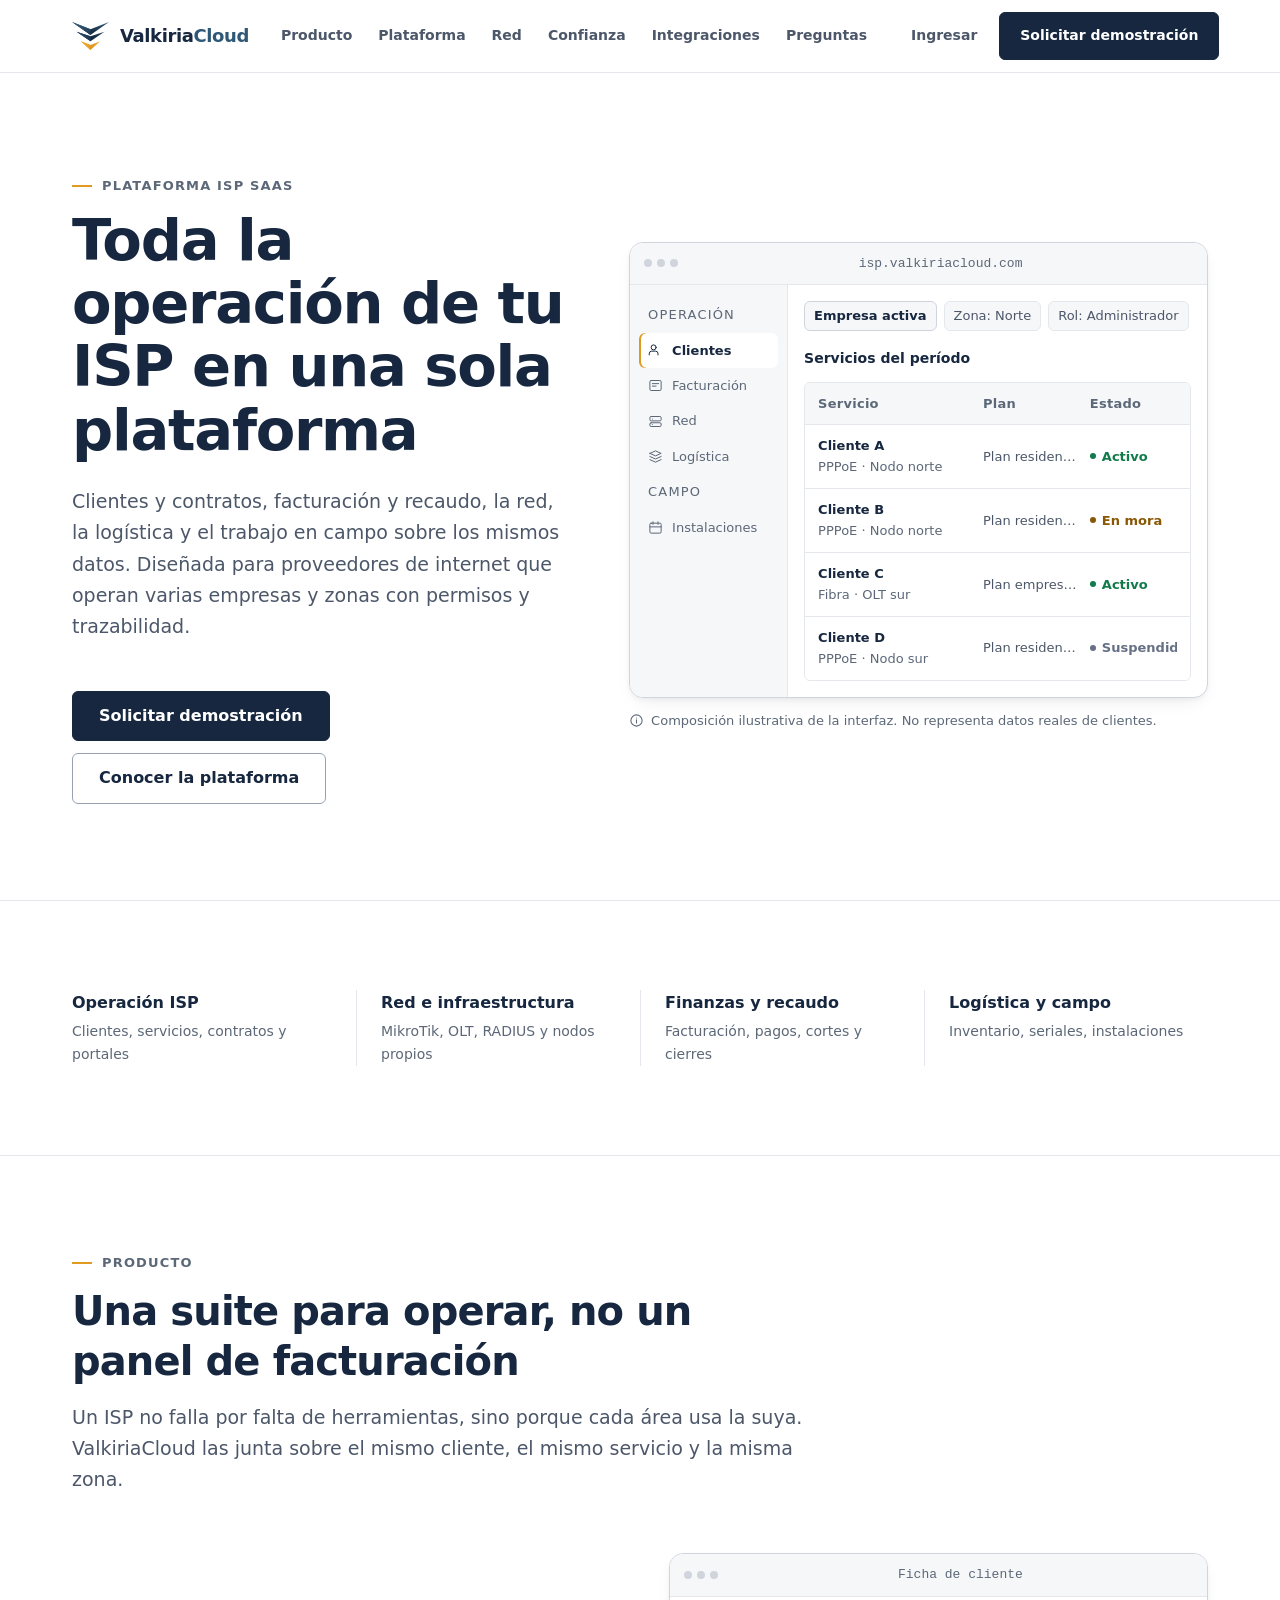
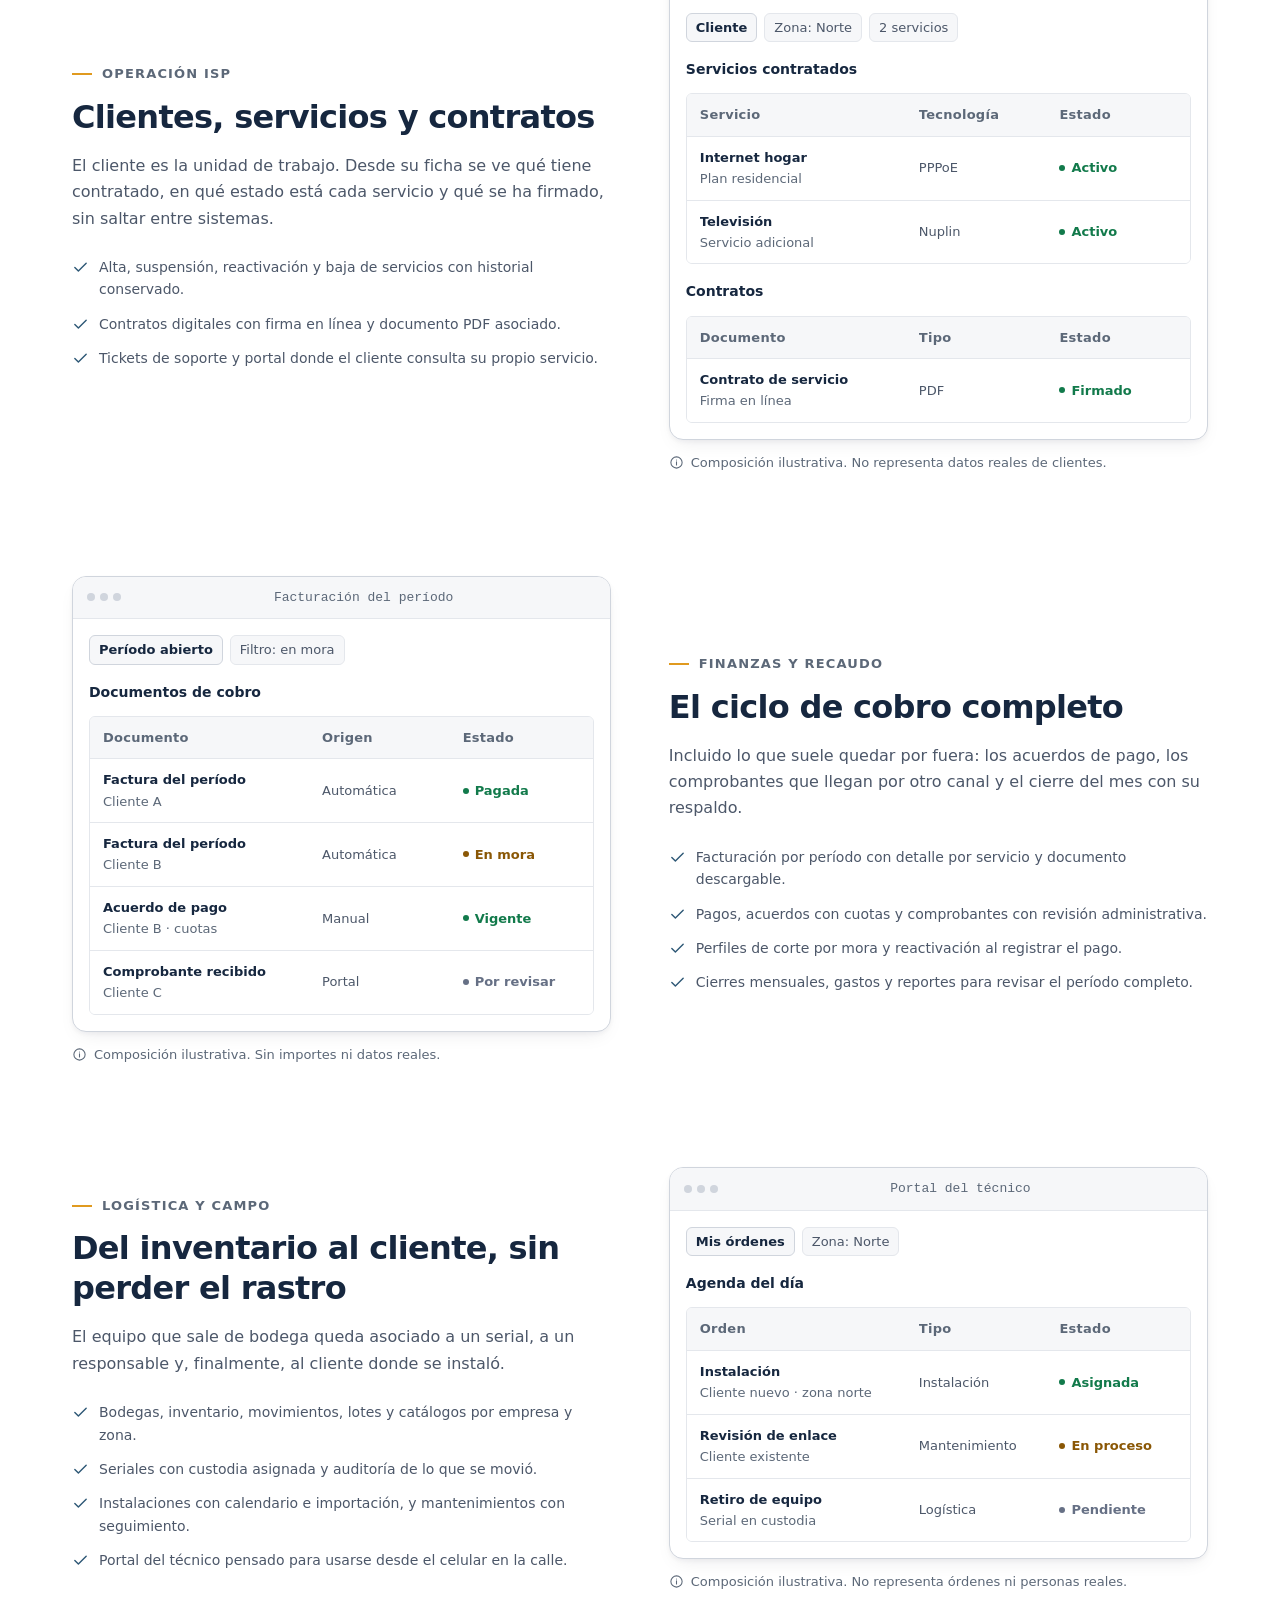
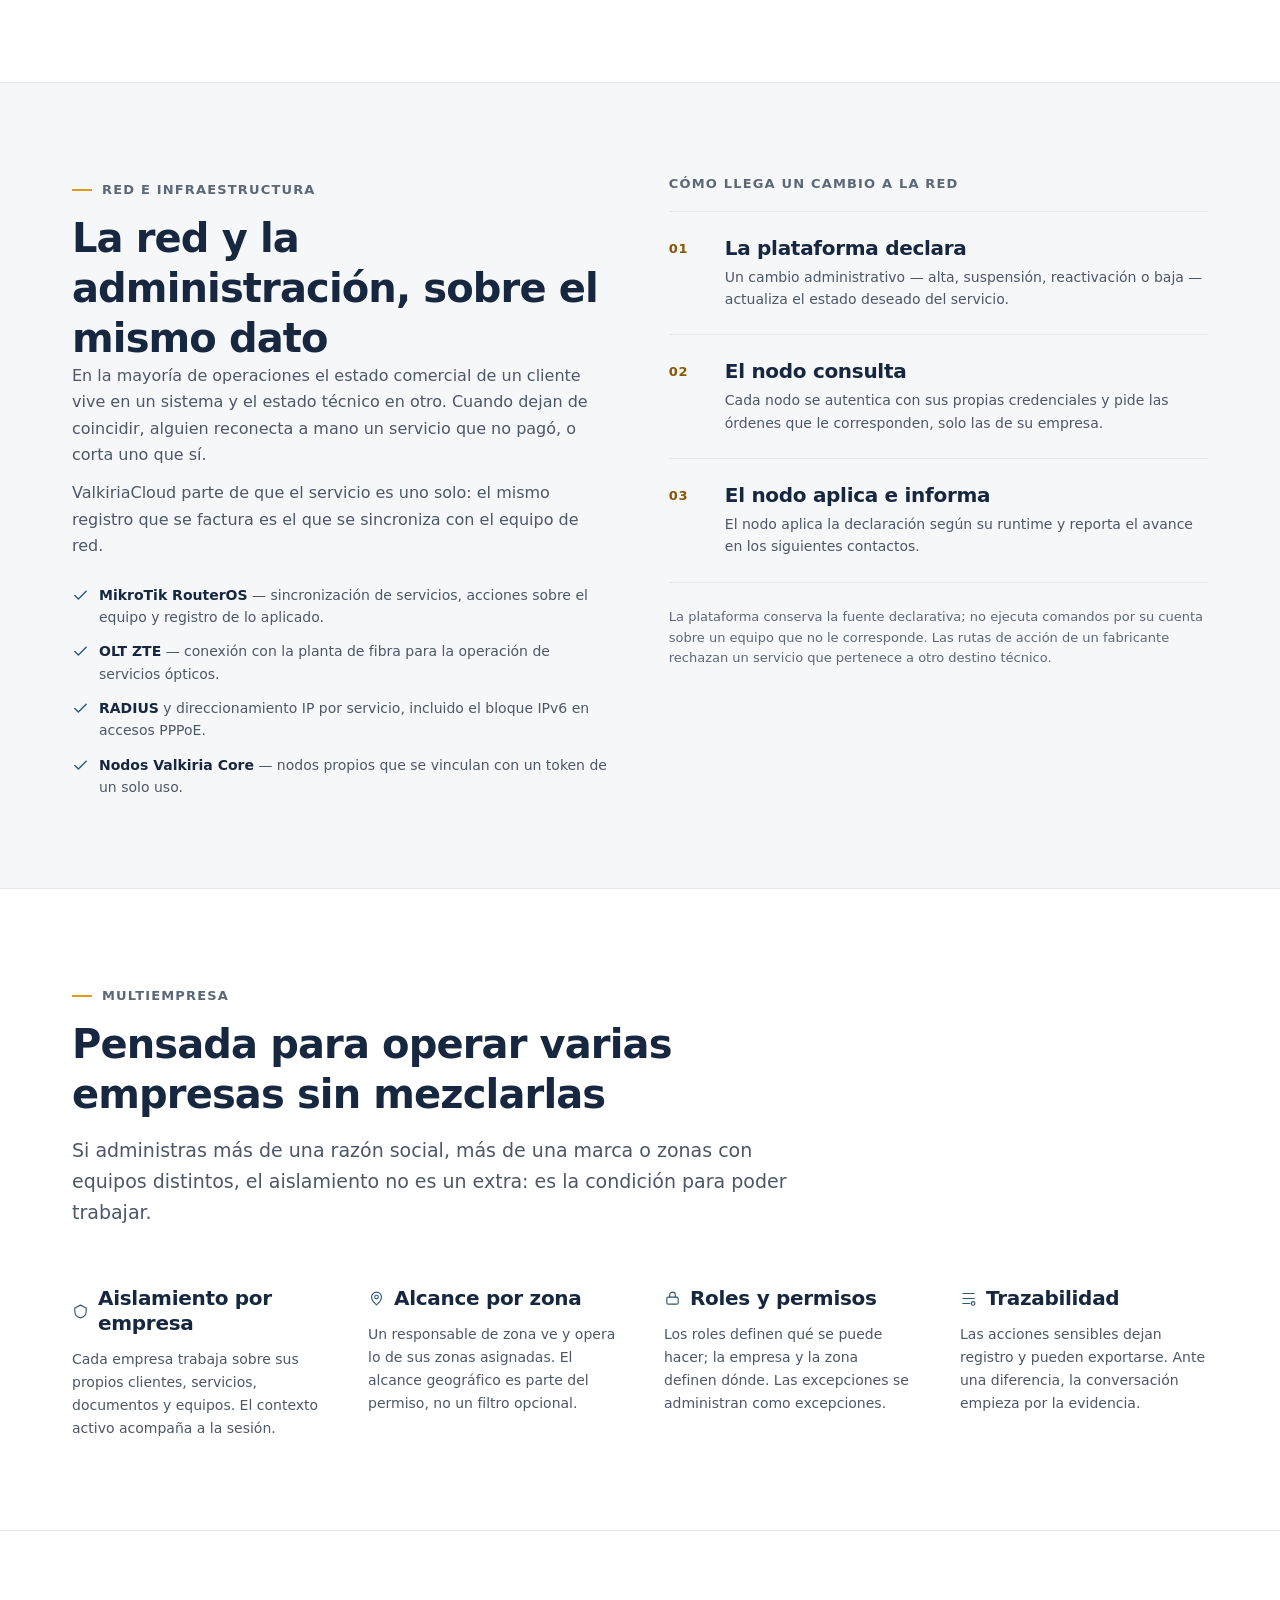
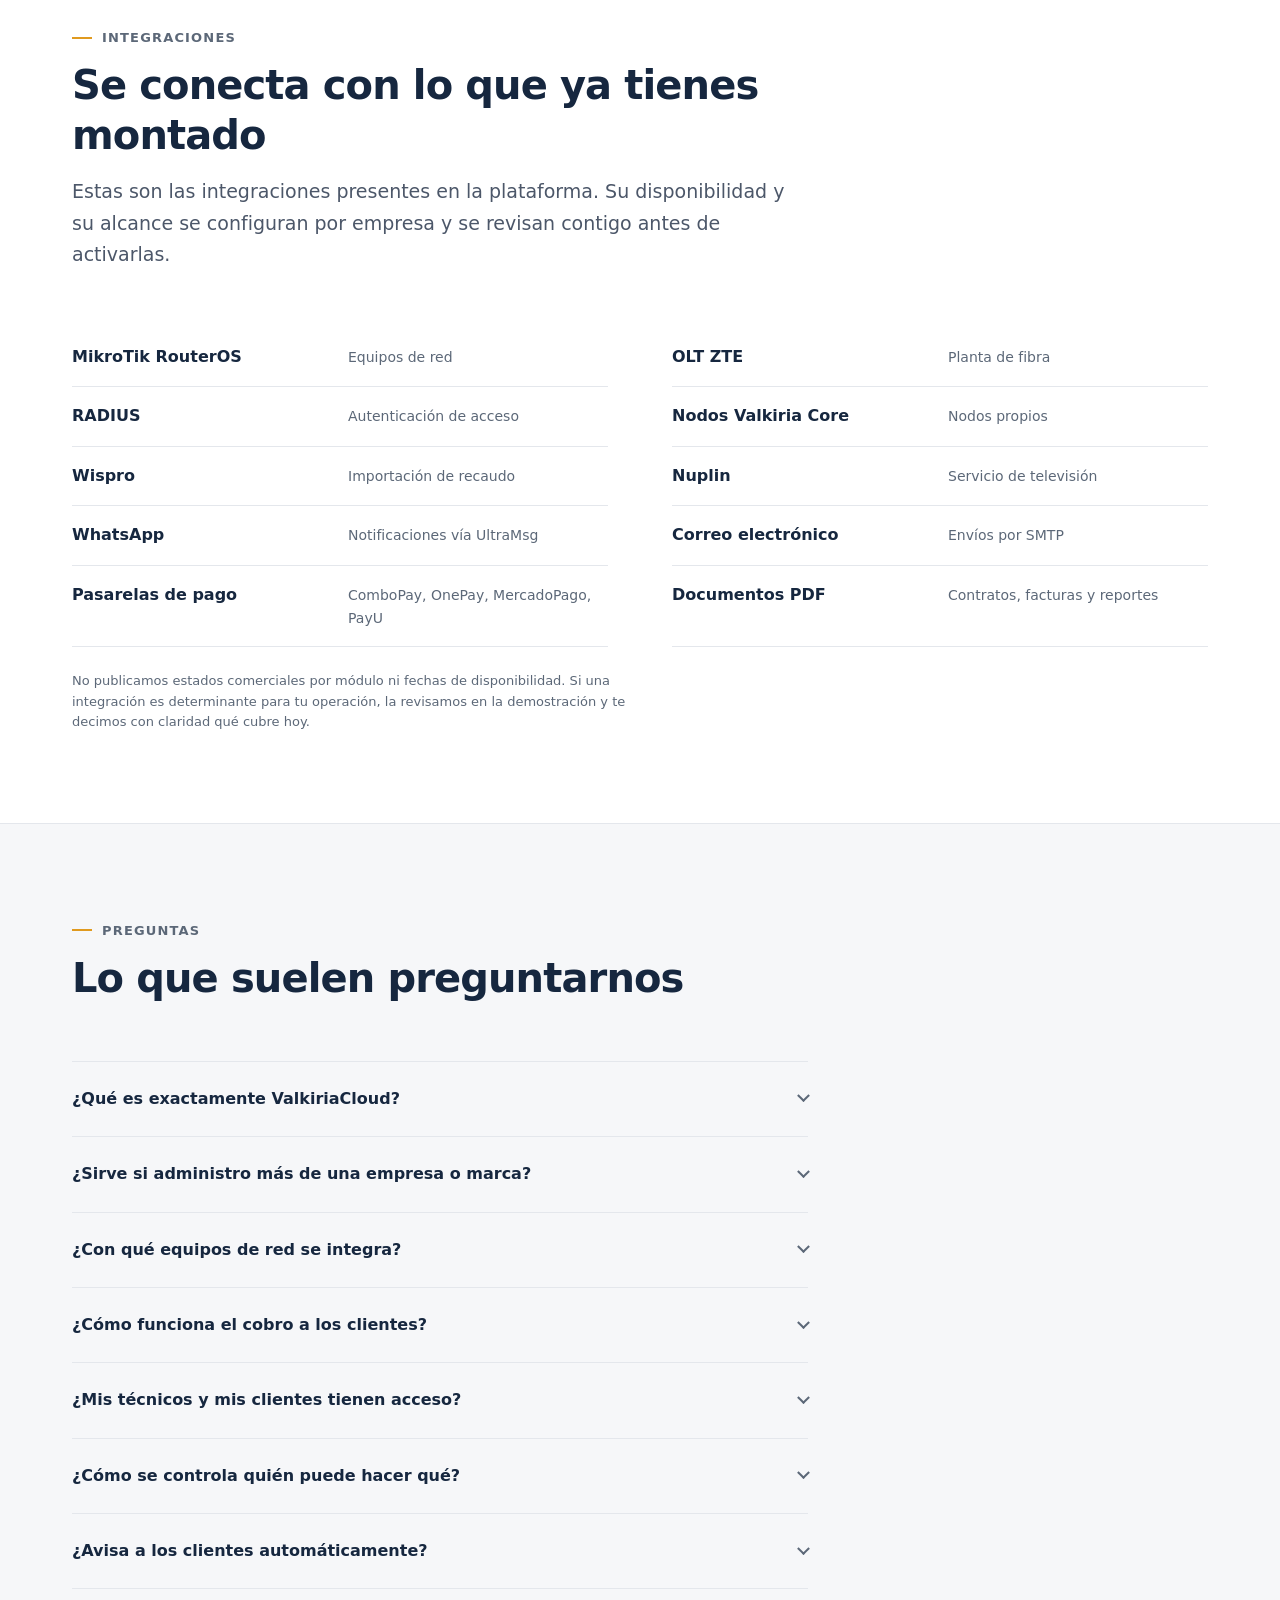
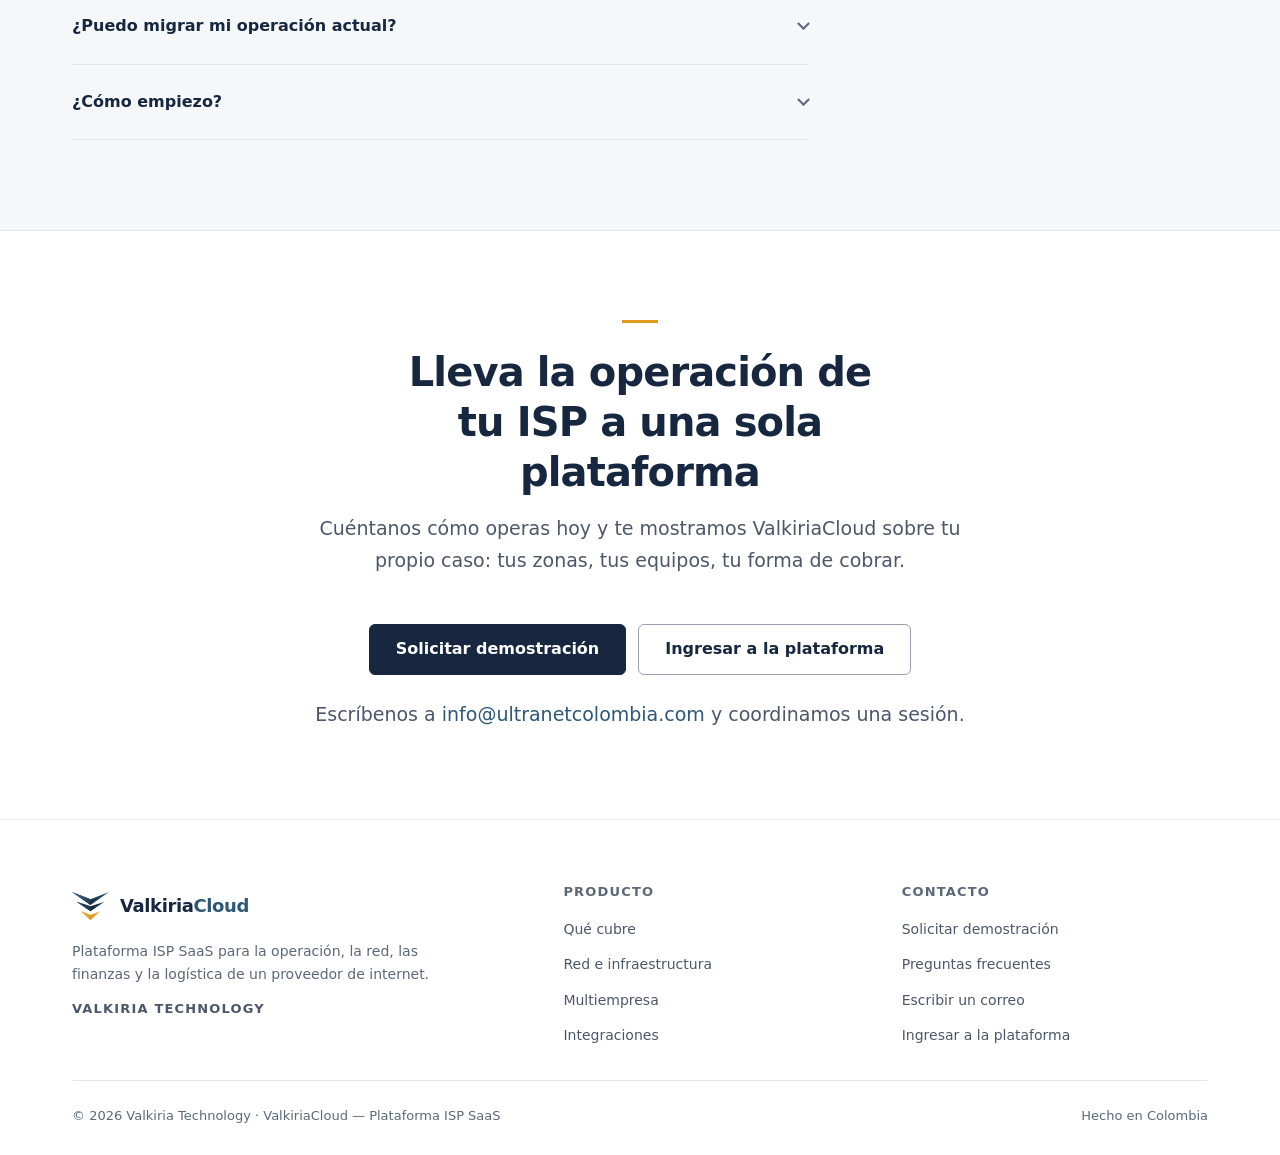
==== commit 36bdb2e2: "feat(web): lleva Home a dirección enterprise profesional Co-Authored-By: Claude Opus 5 <noreply@anth" ====
--- a/index.html
+++ b/index.html
@@ -4,9 +4,9 @@
 <meta charset="UTF-8">
 <meta name="viewport" content="width=device-width, initial-scale=1">
 <title>ValkiriaCloud — Plataforma ISP SaaS para operar tu proveedor de internet</title>
-<meta name="description" content="ValkiriaCloud es una plataforma ISP SaaS multiempresa: clientes, contratos, facturación y recaudo, red MikroTik y OLT, logística, instalaciones y portales para clientes y técnicos en un solo lugar.">
+<meta name="description" content="ValkiriaCloud es una plataforma ISP SaaS multiempresa: clientes, contratos, facturación y recaudo, red MikroTik y OLT, logística, instalaciones y portales para clientes y técnicos.">
 <meta name="robots" content="index, follow">
-<meta name="theme-color" content="#FBFAF8">
+<meta name="theme-color" content="#FFFFFF">
 <link rel="canonical" href="https://valkiriacloud.com/">
 
 <meta property="og:type" content="website">
@@ -20,8 +20,9 @@
 <meta name="twitter:title" content="ValkiriaCloud — Plataforma ISP SaaS">
 <meta name="twitter:description" content="Una sola plataforma para la operación, la red, las finanzas y la logística de un proveedor de internet.">
 
-<link rel="icon" href="assets/img/favicon.svg" type="image/svg+xml">
-<link rel="stylesheet" href="assets/css/site.css">
+<link rel="icon" type="image/svg+xml" href="/assets/img/favicon.svg?v=20260824-003">
+<link rel="shortcut icon" href="/assets/img/favicon.svg?v=20260824-003">
+<link rel="stylesheet" href="/assets/css/site.css?v=20260824-003">
 
 <script type="application/ld+json">
 {
@@ -33,10 +34,7 @@
   "url": "https://valkiriacloud.com/",
   "inLanguage": "es",
   "description": "Plataforma ISP SaaS multiempresa para gestionar clientes, contratos, servicios, facturación y recaudo, red MikroTik y OLT, logística, instalaciones y portales para clientes y técnicos.",
-  "publisher": {
-    "@type": "Organization",
-    "name": "Valkiria Technology"
-  }
+  "publisher": { "@type": "Organization", "name": "Valkiria Technology" }
 }
 </script>
 </head>
@@ -44,11 +42,11 @@
 
 <a class="skip-link" href="#contenido">Saltar al contenido principal</a>
 
-<!-- ====================== CABECERA ====================== -->
-<header class="site-header" data-header>
+<!-- ============================ CABECERA ============================ -->
+<header class="site-header">
   <div class="container header-inner">
     <a class="brand" href="#inicio" aria-label="ValkiriaCloud, ir al inicio">
-      <img class="brand-mark" src="assets/img/valkiria-isotipo.svg" alt="" width="34" height="26">
+      <img class="brand-mark" src="/assets/img/valkiria-isotipo.svg?v=20260824-003" alt="" width="37" height="28">
       <span>Valkiria<span class="brand-word">Cloud</span></span>
     </a>
 
@@ -65,16 +63,12 @@
 
     <div class="header-actions">
       <a class="link-login" href="https://isp.valkiriacloud.com">Ingresar</a>
-      <a class="btn btn--primary btn--sm" href="#demo">Solicitar demostración</a>
+      <a class="btn btn--primary" href="#demo">Solicitar demostración</a>
     </div>
 
     <button class="nav-toggle" type="button" data-nav-toggle aria-expanded="false" aria-controls="mobile-nav" aria-label="Abrir menú de navegación">
-      <svg class="icon-open" viewBox="0 0 24 24" fill="none" stroke="currentColor" stroke-width="1.8" stroke-linecap="round" aria-hidden="true" focusable="false">
-        <path d="M4 7h16M4 12h16M4 17h16"/>
-      </svg>
-      <svg class="icon-close" viewBox="0 0 24 24" fill="none" stroke="currentColor" stroke-width="1.8" stroke-linecap="round" aria-hidden="true" focusable="false">
-        <path d="M6 6l12 12M18 6L6 18"/>
-      </svg>
+      <svg class="icon-open" viewBox="0 0 24 24" fill="none" stroke="currentColor" stroke-width="1.8" stroke-linecap="round" aria-hidden="true" focusable="false"><path d="M4 7h16M4 12h16M4 17h16"/></svg>
+      <svg class="icon-close" viewBox="0 0 24 24" fill="none" stroke="currentColor" stroke-width="1.8" stroke-linecap="round" aria-hidden="true" focusable="false"><path d="M6 6l12 12M18 6L6 18"/></svg>
     </button>
   </div>
 
@@ -89,324 +83,211 @@
     </ul>
     <div class="mobile-actions">
       <a class="btn btn--primary" href="#demo">Solicitar demostración</a>
-      <a class="btn btn--ghost" href="https://isp.valkiriacloud.com">Ingresar a la plataforma</a>
+      <a class="btn btn--secondary" href="https://isp.valkiriacloud.com">Ingresar a la plataforma</a>
     </div>
   </nav>
 </header>
 
 <main id="contenido">
 
-  <!-- ====================== HERO ====================== -->
+  <!-- ============================ HERO ============================ -->
   <section class="hero" id="inicio">
     <div class="container hero-grid">
       <div>
         <span class="eyebrow">Plataforma ISP SaaS</span>
-        <h1>Toda la operación de tu ISP en <em>una sola plataforma</em></h1>
+        <h1>Toda la operación de tu ISP en una sola plataforma</h1>
         <p class="hero-lead">
-          ValkiriaCloud reúne lo que hoy vive repartido entre planillas, el panel del router y
-          el chat del equipo: clientes y contratos, facturación y recaudo, la red, la logística
-          y el trabajo en campo. Pensada para proveedores de internet que necesitan operar con
-          orden, permisos y trazabilidad.
-        </p>
-
+          Clientes y contratos, facturación y recaudo, la red, la logística y el trabajo en
+          campo sobre los mismos datos. Diseñada para proveedores de internet que operan
+          varias empresas y zonas con permisos y trazabilidad.
+        </p>
         <div class="hero-actions">
-          <a class="btn btn--primary" href="#demo">
-            Solicitar demostración
-            <svg viewBox="0 0 24 24" fill="none" stroke="currentColor" stroke-width="2" stroke-linecap="round" stroke-linejoin="round" aria-hidden="true" focusable="false"><path d="M5 12h14M13 6l6 6-6 6"/></svg>
-          </a>
-          <a class="btn btn--ghost" href="#producto">Conocer la plataforma</a>
-        </div>
-
-        <ul class="hero-facts">
-          <li>
-            <svg viewBox="0 0 24 24" fill="none" stroke="currentColor" stroke-width="2" stroke-linecap="round" stroke-linejoin="round" aria-hidden="true" focusable="false"><path d="M20 6L9 17l-5-5"/></svg>
-            <span>Operación multiempresa con zonas y permisos</span>
-          </li>
-          <li>
-            <svg viewBox="0 0 24 24" fill="none" stroke="currentColor" stroke-width="2" stroke-linecap="round" stroke-linejoin="round" aria-hidden="true" focusable="false"><path d="M20 6L9 17l-5-5"/></svg>
-            <span>Integración con MikroTik RouterOS y OLT ZTE</span>
-          </li>
-          <li>
-            <svg viewBox="0 0 24 24" fill="none" stroke="currentColor" stroke-width="2" stroke-linecap="round" stroke-linejoin="round" aria-hidden="true" focusable="false"><path d="M20 6L9 17l-5-5"/></svg>
-            <span>Portales para clientes y para técnicos</span>
-          </li>
-          <li>
-            <svg viewBox="0 0 24 24" fill="none" stroke="currentColor" stroke-width="2" stroke-linecap="round" stroke-linejoin="round" aria-hidden="true" focusable="false"><path d="M20 6L9 17l-5-5"/></svg>
-            <span>Facturación, recaudo y cortes por mora</span>
-          </li>
-        </ul>
-      </div>
-
-      <!-- Composición ilustrativa de interfaz -->
+          <a class="btn btn--primary btn--lg" href="#demo">Solicitar demostración</a>
+          <a class="btn btn--secondary btn--lg" href="#producto">Conocer la plataforma</a>
+        </div>
+      </div>
+
       <div>
-        <div class="mock">
-          <div class="mock-bar">
-            <div class="mock-dots" aria-hidden="true"><span></span><span></span><span></span></div>
-            <p class="mock-url">isp.valkiriacloud.com</p>
-          </div>
-          <div class="mock-body">
-            <ul class="mock-side" aria-hidden="true">
-              <li class="mock-side-label">Operación</li>
+        <div class="product">
+          <div class="product-bar">
+            <div class="product-dots" aria-hidden="true"><span></span><span></span><span></span></div>
+            <p class="product-url">isp.valkiriacloud.com</p>
+          </div>
+          <div class="product-body">
+            <ul class="product-side" aria-hidden="true">
+              <li class="product-side-label">Operación</li>
               <li class="is-active">
-                <svg viewBox="0 0 24 24" fill="none" stroke="currentColor" stroke-width="1.7" stroke-linecap="round" stroke-linejoin="round"><path d="M16 19v-2a4 4 0 0 0-4-4H6a4 4 0 0 0-4 4v2"/><circle cx="9" cy="7" r="4"/></svg>
+                <svg viewBox="0 0 24 24" fill="none" stroke="currentColor" stroke-width="1.6" stroke-linecap="round" stroke-linejoin="round"><path d="M16 19v-2a4 4 0 0 0-4-4H6a4 4 0 0 0-4 4v2"/><circle cx="9" cy="7" r="4"/></svg>
                 Clientes
               </li>
               <li>
-                <svg viewBox="0 0 24 24" fill="none" stroke="currentColor" stroke-width="1.7" stroke-linecap="round" stroke-linejoin="round"><rect x="3" y="4" width="18" height="16" rx="2"/><path d="M7 9h10M7 13h6"/></svg>
+                <svg viewBox="0 0 24 24" fill="none" stroke="currentColor" stroke-width="1.6" stroke-linecap="round" stroke-linejoin="round"><rect x="3" y="4" width="18" height="16" rx="2"/><path d="M7 9h10M7 13h6"/></svg>
                 Facturación
               </li>
               <li>
-                <svg viewBox="0 0 24 24" fill="none" stroke="currentColor" stroke-width="1.7" stroke-linecap="round" stroke-linejoin="round"><rect x="3" y="4" width="18" height="7" rx="2"/><rect x="3" y="14" width="18" height="6" rx="2"/><path d="M7 8h.01M7 17h.01"/></svg>
+                <svg viewBox="0 0 24 24" fill="none" stroke="currentColor" stroke-width="1.6" stroke-linecap="round" stroke-linejoin="round"><rect x="3" y="4" width="18" height="7" rx="2"/><rect x="3" y="14" width="18" height="6" rx="2"/><path d="M7 8h.01M7 17h.01"/></svg>
                 Red
               </li>
               <li>
-                <svg viewBox="0 0 24 24" fill="none" stroke="currentColor" stroke-width="1.7" stroke-linecap="round" stroke-linejoin="round"><path d="M3 7l9-4 9 4-9 4-9-4z"/><path d="M3 12l9 4 9-4M3 17l9 4 9-4"/></svg>
+                <svg viewBox="0 0 24 24" fill="none" stroke="currentColor" stroke-width="1.6" stroke-linecap="round" stroke-linejoin="round"><path d="M3 7l9-4 9 4-9 4-9-4z"/><path d="M3 12l9 4 9-4M3 17l9 4 9-4"/></svg>
                 Logística
               </li>
-              <li class="mock-side-label">Campo</li>
+              <li class="product-side-label">Campo</li>
               <li>
-                <svg viewBox="0 0 24 24" fill="none" stroke="currentColor" stroke-width="1.7" stroke-linecap="round" stroke-linejoin="round"><rect x="3" y="5" width="18" height="16" rx="2"/><path d="M8 3v4M16 3v4M3 11h18"/></svg>
+                <svg viewBox="0 0 24 24" fill="none" stroke="currentColor" stroke-width="1.6" stroke-linecap="round" stroke-linejoin="round"><rect x="3" y="5" width="18" height="16" rx="2"/><path d="M8 3v4M16 3v4M3 11h18"/></svg>
                 Instalaciones
               </li>
             </ul>
-
-            <div class="mock-main">
-              <div class="mock-context">
-                <span class="mock-chip mock-chip--accent">Empresa activa</span>
-                <span class="mock-chip">Zona: Norte</span>
-                <span class="mock-chip">Rol: Administrador</span>
-              </div>
-              <p class="mock-title">Servicios del mes</p>
-              <div class="mock-table">
-                <div class="mock-row mock-row--head">
-                  <span>Servicio</span>
-                  <span>Plan</span>
-                  <span>Estado</span>
-                </div>
-                <div class="mock-row">
-                  <span class="mock-primary">Cliente A<span class="mock-sub">PPPoE · Nodo norte</span></span>
-                  <span>Plan residencial</span>
-                  <span class="status status--ok">Activo</span>
-                </div>
-                <div class="mock-row">
-                  <span class="mock-primary">Cliente B<span class="mock-sub">PPPoE · Nodo norte</span></span>
-                  <span>Plan residencial</span>
-                  <span class="status status--warn">En mora</span>
-                </div>
-                <div class="mock-row">
-                  <span class="mock-primary">Cliente C<span class="mock-sub">Fibra · OLT sur</span></span>
-                  <span>Plan empresarial</span>
-                  <span class="status status--ok">Activo</span>
-                </div>
-                <div class="mock-row">
-                  <span class="mock-primary">Cliente D<span class="mock-sub">PPPoE · Nodo sur</span></span>
-                  <span>Plan residencial</span>
-                  <span class="status status--idle">Suspendido</span>
-                </div>
-              </div>
-            </div>
-          </div>
-        </div>
-        <p class="mock-caption">
-          <svg viewBox="0 0 24 24" fill="none" stroke="currentColor" stroke-width="1.8" stroke-linecap="round" stroke-linejoin="round" aria-hidden="true" focusable="false"><circle cx="12" cy="12" r="9"/><path d="M12 11v5M12 8h.01"/></svg>
+            <div class="product-main">
+              <div class="product-context">
+                <span class="product-chip product-chip--current">Empresa activa</span>
+                <span class="product-chip">Zona: Norte</span>
+                <span class="product-chip">Rol: Administrador</span>
+              </div>
+              <p class="product-title">Servicios del período</p>
+              <div class="product-table">
+                <div class="product-row product-row--head"><span>Servicio</span><span>Plan</span><span>Estado</span></div>
+                <div class="product-row"><span class="cell-primary">Cliente A<span class="cell-sub">PPPoE · Nodo norte</span></span><span>Plan residencial</span><span class="status status--ok">Activo</span></div>
+                <div class="product-row"><span class="cell-primary">Cliente B<span class="cell-sub">PPPoE · Nodo norte</span></span><span>Plan residencial</span><span class="status status--warn">En mora</span></div>
+                <div class="product-row"><span class="cell-primary">Cliente C<span class="cell-sub">Fibra · OLT sur</span></span><span>Plan empresarial</span><span class="status status--ok">Activo</span></div>
+                <div class="product-row"><span class="cell-primary">Cliente D<span class="cell-sub">PPPoE · Nodo sur</span></span><span>Plan residencial</span><span class="status status--idle">Suspendido</span></div>
+              </div>
+            </div>
+          </div>
+        </div>
+        <p class="product-caption">
+          <svg viewBox="0 0 24 24" fill="none" stroke="currentColor" stroke-width="1.7" stroke-linecap="round" stroke-linejoin="round" aria-hidden="true" focusable="false"><circle cx="12" cy="12" r="9"/><path d="M12 11v5M12 8h.01"/></svg>
           <span>Composición ilustrativa de la interfaz. No representa datos reales de clientes.</span>
         </p>
       </div>
     </div>
   </section>
 
-  <!-- ====================== PILARES ====================== -->
-  <section class="section section--soft" id="producto">
+  <!-- ==================== FRANJA DE COBERTURA ==================== -->
+  <section class="section" aria-label="Alcance de la plataforma">
+    <div class="container">
+      <ul class="coverage">
+        <li><b>Operación ISP</b><span>Clientes, servicios, contratos y portales</span></li>
+        <li><b>Red e infraestructura</b><span>MikroTik, OLT, RADIUS y nodos propios</span></li>
+        <li><b>Finanzas y recaudo</b><span>Facturación, pagos, cortes y cierres</span></li>
+        <li><b>Logística y campo</b><span>Inventario, seriales, instalaciones</span></li>
+      </ul>
+    </div>
+  </section>
+
+  <!-- ==================== BLOQUES DE PRODUCTO ==================== -->
+  <section class="section" id="producto">
     <div class="container">
       <div class="section-head">
-        <span class="eyebrow">Qué cubre</span>
-        <h2>Cuatro frentes que hoy no se hablan entre sí</h2>
+        <span class="eyebrow">Producto</span>
+        <h2>Una suite para operar, no un panel de facturación</h2>
         <p>
           Un ISP no falla por falta de herramientas, sino porque cada área usa la suya.
-          ValkiriaCloud las junta sobre los mismos datos: un cliente, un servicio, una zona,
-          un responsable.
-        </p>
-      </div>
-
-      <div class="pillars">
-        <article class="card pillar">
-          <svg class="ico" aria-hidden="true" focusable="false" viewBox="0 0 24 24" fill="none" stroke="currentColor" stroke-width="1.7" stroke-linecap="round" stroke-linejoin="round"><path d="M17 20v-2a4 4 0 0 0-4-4H6a4 4 0 0 0-4 4v2"/><circle cx="9.5" cy="7" r="4"/><path d="M22 20v-2a4 4 0 0 0-3-3.87"/></svg>
-          <h3>Operación ISP</h3>
+          ValkiriaCloud las junta sobre el mismo cliente, el mismo servicio y la misma zona.
+        </p>
+      </div>
+
+      <!-- Fila 1 -->
+      <div class="row" id="plataforma">
+        <div class="row-copy">
+          <span class="eyebrow">Operación ISP</span>
+          <h2>Clientes, servicios y contratos</h2>
           <p>
-            El expediente completo del cliente: sus datos, sus contratos firmados, los
-            servicios que tiene contratados y el historial de lo que ha pasado con ellos.
+            El cliente es la unidad de trabajo. Desde su ficha se ve qué tiene contratado,
+            en qué estado está cada servicio y qué se ha firmado, sin saltar entre sistemas.
           </p>
-          <ul class="pillar-list">
-            <li>Clientes</li>
-            <li>Servicios y planes</li>
-            <li>Contratos digitales</li>
-            <li>Tickets de soporte</li>
-            <li>Portales</li>
-          </ul>
-        </article>
-
-        <article class="card pillar">
-          <svg class="ico" aria-hidden="true" focusable="false" viewBox="0 0 24 24" fill="none" stroke="currentColor" stroke-width="1.7" stroke-linecap="round" stroke-linejoin="round"><rect x="3" y="4" width="18" height="7" rx="2"/><rect x="3" y="14" width="18" height="6" rx="2"/><path d="M7 7.5h.01M7 17h.01"/></svg>
-          <h3>Red e infraestructura</h3>
-          <p>
-            La red deja de ser un mundo aparte: los equipos, el direccionamiento IP y las
-            zonas viven junto al cliente que los usa, no en una hoja de cálculo separada.
-          </p>
-          <ul class="pillar-list">
-            <li>MikroTik RouterOS</li>
-            <li>OLT ZTE</li>
-            <li>RADIUS</li>
-            <li>Nodos Valkiria Core</li>
-            <li>IP y zonas</li>
-          </ul>
-        </article>
-
-        <article class="card pillar">
-          <svg class="ico" aria-hidden="true" focusable="false" viewBox="0 0 24 24" fill="none" stroke="currentColor" stroke-width="1.7" stroke-linecap="round" stroke-linejoin="round"><rect x="2" y="5" width="20" height="14" rx="2"/><path d="M2 10h20M6 15h4"/></svg>
-          <h3>Finanzas y recaudo</h3>
-          <p>
-            Del servicio facturable al pago aplicado: facturación por período, acuerdos de
-            pago, comprobantes, cortes por mora y cierre mensual con su respaldo.
-          </p>
-          <ul class="pillar-list">
-            <li>Facturación</li>
-            <li>Pagos y acuerdos</li>
-            <li>Cortes por mora</li>
-            <li>Cierres mensuales</li>
-            <li>Gastos y reportes</li>
-          </ul>
-        </article>
-
-        <article class="card pillar">
-          <svg class="ico" aria-hidden="true" focusable="false" viewBox="0 0 24 24" fill="none" stroke="currentColor" stroke-width="1.7" stroke-linecap="round" stroke-linejoin="round"><path d="M3 7l9-4 9 4-9 4-9-4z"/><path d="M3 12l9 4 9-4M3 17l9 4 9-4"/></svg>
-          <h3>Logística y operación de campo</h3>
-          <p>
-            Lo que sale de bodega llega a un cliente y queda registrado: equipos por serial,
-            custodia del técnico, órdenes de instalación y mantenimientos programados.
-          </p>
-          <ul class="pillar-list">
-            <li>Bodegas e inventario</li>
-            <li>Seriales y custodias</li>
-            <li>Instalaciones</li>
-            <li>Mantenimientos</li>
-            <li>Portal del técnico</li>
-          </ul>
-        </article>
-      </div>
-    </div>
-  </section>
-
-  <!-- ====================== SHOWCASE DE PRODUCTO ====================== -->
-  <section class="section" id="plataforma">
-    <div class="container">
-      <div class="section-head">
-        <span class="eyebrow">Cómo se ve</span>
-        <h2>Superficies pensadas para operar, no para presumir</h2>
-        <p>
-          Cada pantalla conserva el contexto de trabajo — empresa, zona, permisos y filtros —
-          para que la siguiente acción sea evidente.
-        </p>
-      </div>
-
-      <!-- Fila 1 -->
-      <div class="feature-row">
-        <div class="feature-copy">
-          <h3>Clientes, servicios y contratos</h3>
-          <p>
-            El cliente es la unidad de trabajo. Desde su ficha se ve qué tiene contratado, en
-            qué estado está cada servicio y qué se ha firmado, sin saltar entre sistemas.
-          </p>
-          <ul class="feature-points">
+          <ul class="points">
             <li><svg viewBox="0 0 24 24" fill="none" stroke="currentColor" stroke-width="2" stroke-linecap="round" stroke-linejoin="round" aria-hidden="true" focusable="false"><path d="M20 6L9 17l-5-5"/></svg><span>Alta, suspensión, reactivación y baja de servicios con historial conservado.</span></li>
             <li><svg viewBox="0 0 24 24" fill="none" stroke="currentColor" stroke-width="2" stroke-linecap="round" stroke-linejoin="round" aria-hidden="true" focusable="false"><path d="M20 6L9 17l-5-5"/></svg><span>Contratos digitales con firma en línea y documento PDF asociado.</span></li>
             <li><svg viewBox="0 0 24 24" fill="none" stroke="currentColor" stroke-width="2" stroke-linecap="round" stroke-linejoin="round" aria-hidden="true" focusable="false"><path d="M20 6L9 17l-5-5"/></svg><span>Tickets de soporte y portal donde el cliente consulta su propio servicio.</span></li>
           </ul>
         </div>
         <div>
-          <div class="mock">
-            <div class="mock-bar">
-              <div class="mock-dots" aria-hidden="true"><span></span><span></span><span></span></div>
-              <p class="mock-url">Ficha de cliente</p>
-            </div>
-            <div class="mock-main">
-              <div class="mock-context">
-                <span class="mock-chip mock-chip--accent">Cliente</span>
-                <span class="mock-chip">Zona: Norte</span>
-                <span class="mock-chip">2 servicios</span>
-              </div>
-              <p class="mock-title">Servicios contratados</p>
-              <div class="mock-table">
-                <div class="mock-row mock-row--head"><span>Servicio</span><span>Tecnología</span><span>Estado</span></div>
-                <div class="mock-row"><span class="mock-primary">Internet hogar<span class="mock-sub">Plan residencial</span></span><span>PPPoE</span><span class="status status--ok">Activo</span></div>
-                <div class="mock-row"><span class="mock-primary">Televisión<span class="mock-sub">Servicio adicional</span></span><span>Nuplin</span><span class="status status--ok">Activo</span></div>
-              </div>
-              <p class="mock-title" style="margin-top:16px">Contratos</p>
-              <div class="mock-table">
-                <div class="mock-row mock-row--head"><span>Documento</span><span>Tipo</span><span>Estado</span></div>
-                <div class="mock-row"><span class="mock-primary">Contrato de servicio<span class="mock-sub">Firma en línea</span></span><span>PDF</span><span class="status status--ok">Firmado</span></div>
-              </div>
-            </div>
-          </div>
-          <p class="mock-caption">
-            <svg viewBox="0 0 24 24" fill="none" stroke="currentColor" stroke-width="1.8" stroke-linecap="round" stroke-linejoin="round" aria-hidden="true" focusable="false"><circle cx="12" cy="12" r="9"/><path d="M12 11v5M12 8h.01"/></svg>
+          <div class="product">
+            <div class="product-bar">
+              <div class="product-dots" aria-hidden="true"><span></span><span></span><span></span></div>
+              <p class="product-url">Ficha de cliente</p>
+            </div>
+            <div class="product-main">
+              <div class="product-context">
+                <span class="product-chip product-chip--current">Cliente</span>
+                <span class="product-chip">Zona: Norte</span>
+                <span class="product-chip">2 servicios</span>
+              </div>
+              <p class="product-title">Servicios contratados</p>
+              <div class="product-table">
+                <div class="product-row product-row--head"><span>Servicio</span><span>Tecnología</span><span>Estado</span></div>
+                <div class="product-row"><span class="cell-primary">Internet hogar<span class="cell-sub">Plan residencial</span></span><span>PPPoE</span><span class="status status--ok">Activo</span></div>
+                <div class="product-row"><span class="cell-primary">Televisión<span class="cell-sub">Servicio adicional</span></span><span>Nuplin</span><span class="status status--ok">Activo</span></div>
+              </div>
+              <p class="product-title product-title--stack">Contratos</p>
+              <div class="product-table">
+                <div class="product-row product-row--head"><span>Documento</span><span>Tipo</span><span>Estado</span></div>
+                <div class="product-row"><span class="cell-primary">Contrato de servicio<span class="cell-sub">Firma en línea</span></span><span>PDF</span><span class="status status--ok">Firmado</span></div>
+              </div>
+            </div>
+          </div>
+          <p class="product-caption">
+            <svg viewBox="0 0 24 24" fill="none" stroke="currentColor" stroke-width="1.7" stroke-linecap="round" stroke-linejoin="round" aria-hidden="true" focusable="false"><circle cx="12" cy="12" r="9"/><path d="M12 11v5M12 8h.01"/></svg>
             <span>Composición ilustrativa. No representa datos reales de clientes.</span>
           </p>
         </div>
       </div>
 
       <!-- Fila 2 -->
-      <div class="feature-row feature-row--flip">
-        <div class="feature-copy">
-          <h3>Facturación y recaudo</h3>
+      <div class="row row--flip">
+        <div class="row-copy">
+          <span class="eyebrow">Finanzas y recaudo</span>
+          <h2>El ciclo de cobro completo</h2>
           <p>
-            El ciclo de cobro completo, incluido lo que suele quedar por fuera: los acuerdos
-            de pago, los comprobantes que llegan por otro canal y el cierre del mes.
+            Incluido lo que suele quedar por fuera: los acuerdos de pago, los comprobantes
+            que llegan por otro canal y el cierre del mes con su respaldo.
           </p>
-          <ul class="feature-points">
+          <ul class="points">
             <li><svg viewBox="0 0 24 24" fill="none" stroke="currentColor" stroke-width="2" stroke-linecap="round" stroke-linejoin="round" aria-hidden="true" focusable="false"><path d="M20 6L9 17l-5-5"/></svg><span>Facturación por período con detalle por servicio y documento descargable.</span></li>
-            <li><svg viewBox="0 0 24 24" fill="none" stroke="currentColor" stroke-width="2" stroke-linecap="round" stroke-linejoin="round" aria-hidden="true" focusable="false"><path d="M20 6L9 17l-5-5"/></svg><span>Pagos, acuerdos de pago con cuotas y comprobantes con revisión administrativa.</span></li>
+            <li><svg viewBox="0 0 24 24" fill="none" stroke="currentColor" stroke-width="2" stroke-linecap="round" stroke-linejoin="round" aria-hidden="true" focusable="false"><path d="M20 6L9 17l-5-5"/></svg><span>Pagos, acuerdos con cuotas y comprobantes con revisión administrativa.</span></li>
             <li><svg viewBox="0 0 24 24" fill="none" stroke="currentColor" stroke-width="2" stroke-linecap="round" stroke-linejoin="round" aria-hidden="true" focusable="false"><path d="M20 6L9 17l-5-5"/></svg><span>Perfiles de corte por mora y reactivación al registrar el pago.</span></li>
             <li><svg viewBox="0 0 24 24" fill="none" stroke="currentColor" stroke-width="2" stroke-linecap="round" stroke-linejoin="round" aria-hidden="true" focusable="false"><path d="M20 6L9 17l-5-5"/></svg><span>Cierres mensuales, gastos y reportes para revisar el período completo.</span></li>
           </ul>
         </div>
         <div>
-          <div class="mock">
-            <div class="mock-bar">
-              <div class="mock-dots" aria-hidden="true"><span></span><span></span><span></span></div>
-              <p class="mock-url">Facturación del período</p>
-            </div>
-            <div class="mock-main">
-              <div class="mock-context">
-                <span class="mock-chip mock-chip--accent">Período abierto</span>
-                <span class="mock-chip">Filtro: en mora</span>
-                <span class="mock-chip">Zona: todas</span>
-              </div>
-              <p class="mock-title">Documentos de cobro</p>
-              <div class="mock-table">
-                <div class="mock-row mock-row--head"><span>Documento</span><span>Origen</span><span>Estado</span></div>
-                <div class="mock-row"><span class="mock-primary">Factura del período<span class="mock-sub">Cliente A</span></span><span>Automática</span><span class="status status--ok">Pagada</span></div>
-                <div class="mock-row"><span class="mock-primary">Factura del período<span class="mock-sub">Cliente B</span></span><span>Automática</span><span class="status status--warn">En mora</span></div>
-                <div class="mock-row"><span class="mock-primary">Acuerdo de pago<span class="mock-sub">Cliente B · cuotas</span></span><span>Manual</span><span class="status status--ok">Vigente</span></div>
-                <div class="mock-row"><span class="mock-primary">Comprobante recibido<span class="mock-sub">Cliente C</span></span><span>Portal</span><span class="status status--idle">Por revisar</span></div>
-              </div>
-            </div>
-          </div>
-          <p class="mock-caption">
-            <svg viewBox="0 0 24 24" fill="none" stroke="currentColor" stroke-width="1.8" stroke-linecap="round" stroke-linejoin="round" aria-hidden="true" focusable="false"><circle cx="12" cy="12" r="9"/><path d="M12 11v5M12 8h.01"/></svg>
+          <div class="product">
+            <div class="product-bar">
+              <div class="product-dots" aria-hidden="true"><span></span><span></span><span></span></div>
+              <p class="product-url">Facturación del período</p>
+            </div>
+            <div class="product-main">
+              <div class="product-context">
+                <span class="product-chip product-chip--current">Período abierto</span>
+                <span class="product-chip">Filtro: en mora</span>
+              </div>
+              <p class="product-title">Documentos de cobro</p>
+              <div class="product-table">
+                <div class="product-row product-row--head"><span>Documento</span><span>Origen</span><span>Estado</span></div>
+                <div class="product-row"><span class="cell-primary">Factura del período<span class="cell-sub">Cliente A</span></span><span>Automática</span><span class="status status--ok">Pagada</span></div>
+                <div class="product-row"><span class="cell-primary">Factura del período<span class="cell-sub">Cliente B</span></span><span>Automática</span><span class="status status--warn">En mora</span></div>
+                <div class="product-row"><span class="cell-primary">Acuerdo de pago<span class="cell-sub">Cliente B · cuotas</span></span><span>Manual</span><span class="status status--ok">Vigente</span></div>
+                <div class="product-row"><span class="cell-primary">Comprobante recibido<span class="cell-sub">Cliente C</span></span><span>Portal</span><span class="status status--idle">Por revisar</span></div>
+              </div>
+            </div>
+          </div>
+          <p class="product-caption">
+            <svg viewBox="0 0 24 24" fill="none" stroke="currentColor" stroke-width="1.7" stroke-linecap="round" stroke-linejoin="round" aria-hidden="true" focusable="false"><circle cx="12" cy="12" r="9"/><path d="M12 11v5M12 8h.01"/></svg>
             <span>Composición ilustrativa. Sin importes ni datos reales.</span>
           </p>
         </div>
       </div>
 
       <!-- Fila 3 -->
-      <div class="feature-row">
-        <div class="feature-copy">
-          <h3>Logística y trabajo en campo</h3>
+      <div class="row">
+        <div class="row-copy">
+          <span class="eyebrow">Logística y campo</span>
+          <h2>Del inventario al cliente, sin perder el rastro</h2>
           <p>
-            El equipo que sale de bodega no se pierde de vista: queda asociado a un serial, a
-            un responsable y, finalmente, al cliente donde se instaló.
+            El equipo que sale de bodega queda asociado a un serial, a un responsable y,
+            finalmente, al cliente donde se instaló.
           </p>
-          <ul class="feature-points">
+          <ul class="points">
             <li><svg viewBox="0 0 24 24" fill="none" stroke="currentColor" stroke-width="2" stroke-linecap="round" stroke-linejoin="round" aria-hidden="true" focusable="false"><path d="M20 6L9 17l-5-5"/></svg><span>Bodegas, inventario, movimientos, lotes y catálogos por empresa y zona.</span></li>
             <li><svg viewBox="0 0 24 24" fill="none" stroke="currentColor" stroke-width="2" stroke-linecap="round" stroke-linejoin="round" aria-hidden="true" focusable="false"><path d="M20 6L9 17l-5-5"/></svg><span>Seriales con custodia asignada y auditoría de lo que se movió.</span></li>
             <li><svg viewBox="0 0 24 24" fill="none" stroke="currentColor" stroke-width="2" stroke-linecap="round" stroke-linejoin="round" aria-hidden="true" focusable="false"><path d="M20 6L9 17l-5-5"/></svg><span>Instalaciones con calendario e importación, y mantenimientos con seguimiento.</span></li>
@@ -414,27 +295,27 @@
           </ul>
         </div>
         <div>
-          <div class="mock">
-            <div class="mock-bar">
-              <div class="mock-dots" aria-hidden="true"><span></span><span></span><span></span></div>
-              <p class="mock-url">Portal del técnico</p>
-            </div>
-            <div class="mock-main">
-              <div class="mock-context">
-                <span class="mock-chip mock-chip--accent">Mis órdenes</span>
-                <span class="mock-chip">Zona: Norte</span>
-              </div>
-              <p class="mock-title">Agenda del día</p>
-              <div class="mock-table">
-                <div class="mock-row mock-row--head"><span>Orden</span><span>Tipo</span><span>Estado</span></div>
-                <div class="mock-row"><span class="mock-primary">Instalación<span class="mock-sub">Cliente nuevo · zona norte</span></span><span>Instalación</span><span class="status status--ok">Asignada</span></div>
-                <div class="mock-row"><span class="mock-primary">Revisión de enlace<span class="mock-sub">Cliente existente</span></span><span>Mantenimiento</span><span class="status status--warn">En proceso</span></div>
-                <div class="mock-row"><span class="mock-primary">Retiro de equipo<span class="mock-sub">Serial en custodia</span></span><span>Logística</span><span class="status status--idle">Pendiente</span></div>
-              </div>
-            </div>
-          </div>
-          <p class="mock-caption">
-            <svg viewBox="0 0 24 24" fill="none" stroke="currentColor" stroke-width="1.8" stroke-linecap="round" stroke-linejoin="round" aria-hidden="true" focusable="false"><circle cx="12" cy="12" r="9"/><path d="M12 11v5M12 8h.01"/></svg>
+          <div class="product">
+            <div class="product-bar">
+              <div class="product-dots" aria-hidden="true"><span></span><span></span><span></span></div>
+              <p class="product-url">Portal del técnico</p>
+            </div>
+            <div class="product-main">
+              <div class="product-context">
+                <span class="product-chip product-chip--current">Mis órdenes</span>
+                <span class="product-chip">Zona: Norte</span>
+              </div>
+              <p class="product-title">Agenda del día</p>
+              <div class="product-table">
+                <div class="product-row product-row--head"><span>Orden</span><span>Tipo</span><span>Estado</span></div>
+                <div class="product-row"><span class="cell-primary">Instalación<span class="cell-sub">Cliente nuevo · zona norte</span></span><span>Instalación</span><span class="status status--ok">Asignada</span></div>
+                <div class="product-row"><span class="cell-primary">Revisión de enlace<span class="cell-sub">Cliente existente</span></span><span>Mantenimiento</span><span class="status status--warn">En proceso</span></div>
+                <div class="product-row"><span class="cell-primary">Retiro de equipo<span class="cell-sub">Serial en custodia</span></span><span>Logística</span><span class="status status--idle">Pendiente</span></div>
+              </div>
+            </div>
+          </div>
+          <p class="product-caption">
+            <svg viewBox="0 0 24 24" fill="none" stroke="currentColor" stroke-width="1.7" stroke-linecap="round" stroke-linejoin="round" aria-hidden="true" focusable="false"><circle cx="12" cy="12" r="9"/><path d="M12 11v5M12 8h.01"/></svg>
             <span>Composición ilustrativa. No representa órdenes ni personas reales.</span>
           </p>
         </div>
@@ -442,63 +323,67 @@
     </div>
   </section>
 
-  <!-- ====================== DIFERENCIADOR TÉCNICO ====================== -->
-  <section class="section section--soft" id="red">
-    <div class="container">
-      <div class="tech-grid">
-        <div class="tech-copy">
-          <span class="eyebrow">Diferenciador</span>
-          <h2>La red y la administración, sobre el mismo dato</h2>
-          <p>
-            En la mayoría de operaciones, el estado comercial de un cliente vive en un sistema
-            y el estado técnico en otro. Cuando dejan de coincidir, alguien reconecta a mano un
-            servicio que no pagó, o corta uno que sí.
-          </p>
-          <p>
-            ValkiriaCloud parte de que el servicio es uno solo: el mismo registro que se factura
-            es el que se sincroniza con el equipo de red.
-          </p>
-          <ul class="feature-points" style="margin-top:24px">
-            <li><svg viewBox="0 0 24 24" fill="none" stroke="currentColor" stroke-width="2" stroke-linecap="round" stroke-linejoin="round" aria-hidden="true" focusable="false"><path d="M20 6L9 17l-5-5"/></svg><span><strong>MikroTik RouterOS</strong> — sincronización de servicios, acciones sobre el equipo y registro de lo aplicado.</span></li>
-            <li><svg viewBox="0 0 24 24" fill="none" stroke="currentColor" stroke-width="2" stroke-linecap="round" stroke-linejoin="round" aria-hidden="true" focusable="false"><path d="M20 6L9 17l-5-5"/></svg><span><strong>OLT ZTE</strong> — conexión con la planta de fibra para la operación de servicios ópticos.</span></li>
-            <li><svg viewBox="0 0 24 24" fill="none" stroke="currentColor" stroke-width="2" stroke-linecap="round" stroke-linejoin="round" aria-hidden="true" focusable="false"><path d="M20 6L9 17l-5-5"/></svg><span><strong>RADIUS</strong> y direccionamiento IP por servicio, incluido el bloque IPv6 en accesos PPPoE.</span></li>
-            <li><svg viewBox="0 0 24 24" fill="none" stroke="currentColor" stroke-width="2" stroke-linecap="round" stroke-linejoin="round" aria-hidden="true" focusable="false"><path d="M20 6L9 17l-5-5"/></svg><span><strong>Nodos Valkiria Core</strong> — nodos propios que se vinculan con un token de un solo uso y consultan su estado por heartbeat.</span></li>
-          </ul>
-        </div>
-
-        <div>
-          <h3 class="flow-label">Cómo llega un cambio a la red</h3>
-          <div class="flow">
-            <article class="flow-step">
-              <span class="flow-num" aria-hidden="true">01</span>
-              <h4>La plataforma declara</h4>
+  <!-- ==================== RED E INFRAESTRUCTURA ==================== -->
+  <section class="section section--muted" id="red">
+    <div class="container tech-grid">
+      <div class="tech-copy">
+        <span class="eyebrow">Red e infraestructura</span>
+        <h2>La red y la administración, sobre el mismo dato</h2>
+        <p>
+          En la mayoría de operaciones el estado comercial de un cliente vive en un sistema
+          y el estado técnico en otro. Cuando dejan de coincidir, alguien reconecta a mano un
+          servicio que no pagó, o corta uno que sí.
+        </p>
+        <p>
+          ValkiriaCloud parte de que el servicio es uno solo: el mismo registro que se factura
+          es el que se sincroniza con el equipo de red.
+        </p>
+        <ul class="points">
+          <li><svg viewBox="0 0 24 24" fill="none" stroke="currentColor" stroke-width="2" stroke-linecap="round" stroke-linejoin="round" aria-hidden="true" focusable="false"><path d="M20 6L9 17l-5-5"/></svg><span><strong>MikroTik RouterOS</strong> — sincronización de servicios, acciones sobre el equipo y registro de lo aplicado.</span></li>
+          <li><svg viewBox="0 0 24 24" fill="none" stroke="currentColor" stroke-width="2" stroke-linecap="round" stroke-linejoin="round" aria-hidden="true" focusable="false"><path d="M20 6L9 17l-5-5"/></svg><span><strong>OLT ZTE</strong> — conexión con la planta de fibra para la operación de servicios ópticos.</span></li>
+          <li><svg viewBox="0 0 24 24" fill="none" stroke="currentColor" stroke-width="2" stroke-linecap="round" stroke-linejoin="round" aria-hidden="true" focusable="false"><path d="M20 6L9 17l-5-5"/></svg><span><strong>RADIUS</strong> y direccionamiento IP por servicio, incluido el bloque IPv6 en accesos PPPoE.</span></li>
+          <li><svg viewBox="0 0 24 24" fill="none" stroke="currentColor" stroke-width="2" stroke-linecap="round" stroke-linejoin="round" aria-hidden="true" focusable="false"><path d="M20 6L9 17l-5-5"/></svg><span><strong>Nodos Valkiria Core</strong> — nodos propios que se vinculan con un token de un solo uso.</span></li>
+        </ul>
+      </div>
+
+      <div>
+        <p class="flow-label">Cómo llega un cambio a la red</p>
+        <ol class="flow">
+          <li>
+            <span class="flow-num" aria-hidden="true">01</span>
+            <div>
+              <h3>La plataforma declara</h3>
               <p>Un cambio administrativo — alta, suspensión, reactivación o baja — actualiza el estado deseado del servicio.</p>
-            </article>
-            <article class="flow-step">
-              <span class="flow-num" aria-hidden="true">02</span>
-              <h4>El nodo consulta</h4>
+            </div>
+          </li>
+          <li>
+            <span class="flow-num" aria-hidden="true">02</span>
+            <div>
+              <h3>El nodo consulta</h3>
               <p>Cada nodo se autentica con sus propias credenciales y pide las órdenes que le corresponden, solo las de su empresa.</p>
-            </article>
-            <article class="flow-step">
-              <span class="flow-num" aria-hidden="true">03</span>
-              <h4>El nodo aplica e informa</h4>
+            </div>
+          </li>
+          <li>
+            <span class="flow-num" aria-hidden="true">03</span>
+            <div>
+              <h3>El nodo aplica e informa</h3>
               <p>El nodo aplica la declaración según su runtime y reporta el avance en los siguientes contactos.</p>
-            </article>
-          </div>
-          <p class="note" style="margin-top:18px">
-            La plataforma conserva la fuente declarativa; no ejecuta comandos por su cuenta sobre
-            un equipo que no le corresponde. Las rutas de acción de un fabricante rechazan un
-            servicio que pertenece a otro destino técnico.
-          </p>
-        </div>
-      </div>
-    </div>
-  </section>
-
-  <!-- ====================== CONFIANZA / MULTIEMPRESA ====================== -->
+            </div>
+          </li>
+        </ol>
+        <p class="note note--spaced">
+          La plataforma conserva la fuente declarativa; no ejecuta comandos por su cuenta
+          sobre un equipo que no le corresponde. Las rutas de acción de un fabricante
+          rechazan un servicio que pertenece a otro destino técnico.
+        </p>
+      </div>
+    </div>
+  </section>
+
+  <!-- ==================== CONFIANZA ==================== -->
   <section class="section" id="confianza">
     <div class="container">
-      <div class="section-head section-head--center">
+      <div class="section-head">
         <span class="eyebrow">Multiempresa</span>
         <h2>Pensada para operar varias empresas sin mezclarlas</h2>
         <p>
@@ -507,36 +392,41 @@
         </p>
       </div>
 
-      <div class="trust-grid">
-        <article class="card trust-item">
-          <svg class="ico" aria-hidden="true" focusable="false" viewBox="0 0 24 24" fill="none" stroke="currentColor" stroke-width="1.7" stroke-linecap="round" stroke-linejoin="round"><path d="M12 3l8 4v5c0 4.5-3.2 7.9-8 9-4.8-1.1-8-4.5-8-9V7l8-4z"/></svg>
-          <h3>Aislamiento por empresa</h3>
+      <div class="trust">
+        <div>
+          <h3>
+            <svg class="ico ico--sm" viewBox="0 0 24 24" fill="none" stroke="currentColor" stroke-linecap="round" stroke-linejoin="round" aria-hidden="true" focusable="false"><path d="M12 3l8 4v5c0 4.5-3.2 7.9-8 9-4.8-1.1-8-4.5-8-9V7l8-4z"/></svg>
+            Aislamiento por empresa
+          </h3>
           <p>Cada empresa trabaja sobre sus propios clientes, servicios, documentos y equipos. El contexto activo acompaña a la sesión.</p>
-        </article>
-
-        <article class="card trust-item">
-          <svg class="ico" aria-hidden="true" focusable="false" viewBox="0 0 24 24" fill="none" stroke="currentColor" stroke-width="1.7" stroke-linecap="round" stroke-linejoin="round"><path d="M12 21s7-5.3 7-11a7 7 0 1 0-14 0c0 5.7 7 11 7 11z"/><circle cx="12" cy="10" r="2.6"/></svg>
-          <h3>Alcance por zona</h3>
+        </div>
+        <div>
+          <h3>
+            <svg class="ico ico--sm" viewBox="0 0 24 24" fill="none" stroke="currentColor" stroke-linecap="round" stroke-linejoin="round" aria-hidden="true" focusable="false"><path d="M12 21s7-5.3 7-11a7 7 0 1 0-14 0c0 5.7 7 11 7 11z"/><circle cx="12" cy="10" r="2.6"/></svg>
+            Alcance por zona
+          </h3>
           <p>Un responsable de zona ve y opera lo de sus zonas asignadas. El alcance geográfico es parte del permiso, no un filtro opcional.</p>
-        </article>
-
-        <article class="card trust-item">
-          <svg class="ico" aria-hidden="true" focusable="false" viewBox="0 0 24 24" fill="none" stroke="currentColor" stroke-width="1.7" stroke-linecap="round" stroke-linejoin="round"><rect x="4" y="10" width="16" height="10" rx="2"/><path d="M8 10V7a4 4 0 0 1 8 0v3"/></svg>
-          <h3>Roles y permisos</h3>
+        </div>
+        <div>
+          <h3>
+            <svg class="ico ico--sm" viewBox="0 0 24 24" fill="none" stroke="currentColor" stroke-linecap="round" stroke-linejoin="round" aria-hidden="true" focusable="false"><rect x="4" y="10" width="16" height="10" rx="2"/><path d="M8 10V7a4 4 0 0 1 8 0v3"/></svg>
+            Roles y permisos
+          </h3>
           <p>Los roles definen qué se puede hacer; la empresa y la zona definen dónde. Las excepciones se administran como excepciones.</p>
-        </article>
-
-        <article class="card trust-item">
-          <svg class="ico" aria-hidden="true" focusable="false" viewBox="0 0 24 24" fill="none" stroke="currentColor" stroke-width="1.7" stroke-linecap="round" stroke-linejoin="round"><path d="M4 5h16M4 12h16M4 19h10"/><circle cx="18.5" cy="19" r="2.5"/></svg>
-          <h3>Trazabilidad</h3>
+        </div>
+        <div>
+          <h3>
+            <svg class="ico ico--sm" viewBox="0 0 24 24" fill="none" stroke="currentColor" stroke-linecap="round" stroke-linejoin="round" aria-hidden="true" focusable="false"><path d="M4 5h16M4 12h16M4 19h10"/><circle cx="18.5" cy="19" r="2.5"/></svg>
+            Trazabilidad
+          </h3>
           <p>Las acciones sensibles dejan registro y pueden exportarse. Ante una diferencia, la conversación empieza por la evidencia.</p>
-        </article>
-      </div>
-    </div>
-  </section>
-
-  <!-- ====================== INTEGRACIONES ====================== -->
-  <section class="section section--soft" id="integraciones">
+        </div>
+      </div>
+    </div>
+  </section>
+
+  <!-- ==================== INTEGRACIONES ==================== -->
+  <section class="section" id="integraciones">
     <div class="container">
       <div class="section-head">
         <span class="eyebrow">Integraciones</span>
@@ -547,50 +437,20 @@
         </p>
       </div>
 
-      <div class="integrations">
-        <div class="integration">
-          <svg class="ico" aria-hidden="true" focusable="false" viewBox="0 0 24 24" fill="none" stroke="currentColor" stroke-width="1.7" stroke-linecap="round" stroke-linejoin="round"><rect x="3" y="4" width="18" height="7" rx="2"/><rect x="3" y="14" width="18" height="6" rx="2"/><path d="M7 7.5h.01M7 17h.01"/></svg>
-          <span><b>MikroTik RouterOS</b><span>Equipos de red</span></span>
-        </div>
-        <div class="integration">
-          <svg class="ico" aria-hidden="true" focusable="false" viewBox="0 0 24 24" fill="none" stroke="currentColor" stroke-width="1.7" stroke-linecap="round" stroke-linejoin="round"><circle cx="12" cy="12" r="3"/><path d="M12 2v4M12 18v4M2 12h4M18 12h4"/></svg>
-          <span><b>OLT ZTE</b><span>Planta de fibra</span></span>
-        </div>
-        <div class="integration">
-          <svg class="ico" aria-hidden="true" focusable="false" viewBox="0 0 24 24" fill="none" stroke="currentColor" stroke-width="1.7" stroke-linecap="round" stroke-linejoin="round"><rect x="4" y="10" width="16" height="10" rx="2"/><path d="M8 10V7a4 4 0 0 1 8 0v3"/></svg>
-          <span><b>RADIUS</b><span>Autenticación de acceso</span></span>
-        </div>
-        <div class="integration">
-          <svg class="ico" aria-hidden="true" focusable="false" viewBox="0 0 24 24" fill="none" stroke="currentColor" stroke-width="1.7" stroke-linecap="round" stroke-linejoin="round"><path d="M12 3v18M5 8l7-5 7 5v8l-7 5-7-5z"/></svg>
-          <span><b>Nodos Valkiria Core</b><span>Nodos propios</span></span>
-        </div>
-        <div class="integration">
-          <svg class="ico" aria-hidden="true" focusable="false" viewBox="0 0 24 24" fill="none" stroke="currentColor" stroke-width="1.7" stroke-linecap="round" stroke-linejoin="round"><path d="M21 12a9 9 0 1 1-3.2-6.9"/><path d="M8 12l3 3 5-6"/></svg>
-          <span><b>Wispro</b><span>Importación de recaudo</span></span>
-        </div>
-        <div class="integration">
-          <svg class="ico" aria-hidden="true" focusable="false" viewBox="0 0 24 24" fill="none" stroke="currentColor" stroke-width="1.7" stroke-linecap="round" stroke-linejoin="round"><rect x="2" y="5" width="20" height="13" rx="2"/><path d="M8 21h8M12 18v3"/></svg>
-          <span><b>Nuplin</b><span>Servicio de televisión</span></span>
-        </div>
-        <div class="integration">
-          <svg class="ico" aria-hidden="true" focusable="false" viewBox="0 0 24 24" fill="none" stroke="currentColor" stroke-width="1.7" stroke-linecap="round" stroke-linejoin="round"><path d="M21 11.5a8.4 8.4 0 0 1-12.3 7.4L3 20.5l1.7-5.5A8.4 8.4 0 1 1 21 11.5z"/></svg>
-          <span><b>WhatsApp</b><span>Notificaciones vía UltraMsg</span></span>
-        </div>
-        <div class="integration">
-          <svg class="ico" aria-hidden="true" focusable="false" viewBox="0 0 24 24" fill="none" stroke="currentColor" stroke-width="1.7" stroke-linecap="round" stroke-linejoin="round"><rect x="3" y="5" width="18" height="14" rx="2"/><path d="M3 7l9 6 9-6"/></svg>
-          <span><b>Correo electrónico</b><span>Envíos por SMTP</span></span>
-        </div>
-        <div class="integration">
-          <svg class="ico" aria-hidden="true" focusable="false" viewBox="0 0 24 24" fill="none" stroke="currentColor" stroke-width="1.7" stroke-linecap="round" stroke-linejoin="round"><rect x="2" y="5" width="20" height="14" rx="2"/><path d="M2 10h20"/></svg>
-          <span><b>Pasarelas de pago</b><span>ComboPay, OnePay, MercadoPago, PayU</span></span>
-        </div>
-        <div class="integration">
-          <svg class="ico" aria-hidden="true" focusable="false" viewBox="0 0 24 24" fill="none" stroke="currentColor" stroke-width="1.7" stroke-linecap="round" stroke-linejoin="round"><path d="M14 3v5h5"/><path d="M14 3H6a2 2 0 0 0-2 2v14a2 2 0 0 0 2 2h12a2 2 0 0 0 2-2V8l-6-5z"/><path d="M8 13h8M8 17h5"/></svg>
-          <span><b>Documentos PDF</b><span>Contratos, facturas y reportes</span></span>
-        </div>
-      </div>
-
-      <p class="note" style="margin-top:20px;max-width:70ch">
+      <ul class="matrix">
+        <li><span class="matrix-name">MikroTik RouterOS</span><span class="matrix-desc">Equipos de red</span></li>
+        <li><span class="matrix-name">OLT ZTE</span><span class="matrix-desc">Planta de fibra</span></li>
+        <li><span class="matrix-name">RADIUS</span><span class="matrix-desc">Autenticación de acceso</span></li>
+        <li><span class="matrix-name">Nodos Valkiria Core</span><span class="matrix-desc">Nodos propios</span></li>
+        <li><span class="matrix-name">Wispro</span><span class="matrix-desc">Importación de recaudo</span></li>
+        <li><span class="matrix-name">Nuplin</span><span class="matrix-desc">Servicio de televisión</span></li>
+        <li><span class="matrix-name">WhatsApp</span><span class="matrix-desc">Notificaciones vía UltraMsg</span></li>
+        <li><span class="matrix-name">Correo electrónico</span><span class="matrix-desc">Envíos por SMTP</span></li>
+        <li><span class="matrix-name">Pasarelas de pago</span><span class="matrix-desc">ComboPay, OnePay, MercadoPago, PayU</span></li>
+        <li><span class="matrix-name">Documentos PDF</span><span class="matrix-desc">Contratos, facturas y reportes</span></li>
+      </ul>
+
+      <p class="note note--spaced">
         No publicamos estados comerciales por módulo ni fechas de disponibilidad. Si una
         integración es determinante para tu operación, la revisamos en la demostración y te
         decimos con claridad qué cubre hoy.
@@ -598,10 +458,10 @@
     </div>
   </section>
 
-  <!-- ====================== PREGUNTAS ====================== -->
-  <section class="section" id="preguntas">
+  <!-- ==================== PREGUNTAS ==================== -->
+  <section class="section section--muted" id="preguntas">
     <div class="container">
-      <div class="section-head section-head--center">
+      <div class="section-head">
         <span class="eyebrow">Preguntas</span>
         <h2>Lo que suelen preguntarnos</h2>
       </div>
@@ -613,14 +473,12 @@
             <p>Una plataforma web para administrar un proveedor de internet: clientes, contratos y servicios, facturación y recaudo, la red, la logística, las instalaciones y los portales de clientes y técnicos. Se usa desde el navegador y es multiempresa.</p>
           </div>
         </details>
-
         <details class="faq-item">
           <summary>¿Sirve si administro más de una empresa o marca?</summary>
           <div class="faq-answer">
             <p>Sí. El aislamiento por empresa forma parte del diseño de la plataforma, no es una configuración añadida. Cada empresa conserva sus clientes, sus documentos y sus equipos, y los usuarios trabajan dentro del alcance de empresa y zona que tengan asignado.</p>
           </div>
         </details>
-
         <details class="faq-item">
           <summary>¿Con qué equipos de red se integra?</summary>
           <div class="faq-answer">
@@ -628,7 +486,6 @@
             <p>No publicamos capacidades de enrutamiento de borde ni de firewall de sistema, porque no forman parte de lo que la plataforma hace hoy.</p>
           </div>
         </details>
-
         <details class="faq-item">
           <summary>¿Cómo funciona el cobro a los clientes?</summary>
           <div class="faq-answer">
@@ -636,35 +493,30 @@
             <p>Las acciones que mueven dinero requieren confirmación y quedan registradas.</p>
           </div>
         </details>
-
         <details class="faq-item">
           <summary>¿Mis técnicos y mis clientes tienen acceso?</summary>
           <div class="faq-answer">
             <p>Sí, con portales separados. El portal del técnico es una interfaz web pensada para el celular, con las órdenes que le corresponden. El portal de clientes es público por empresa y le permite al suscriptor consultar su servicio y su facturación.</p>
           </div>
         </details>
-
         <details class="faq-item">
           <summary>¿Cómo se controla quién puede hacer qué?</summary>
           <div class="faq-answer">
             <p>Con roles y permisos por acción, más un alcance definido por empresa y por zona. Existen roles como superadministrador, administrador de empresa y administrador de zonas. Las acciones sensibles quedan registradas y ese registro puede exportarse.</p>
           </div>
         </details>
-
         <details class="faq-item">
           <summary>¿Avisa a los clientes automáticamente?</summary>
           <div class="faq-answer">
             <p>La plataforma envía notificaciones por WhatsApp y por correo con plantillas configurables, y permite trabajarlas por lotes. El envío real depende de las credenciales que cada empresa configure.</p>
           </div>
         </details>
-
         <details class="faq-item">
           <summary>¿Puedo migrar mi operación actual?</summary>
           <div class="faq-answer">
             <p>Existen mecanismos de importación para clientes, instalaciones, mantenimientos y recaudo externo. El alcance de una migración concreta depende de cómo tengas hoy la información, y es una de las primeras cosas que revisamos en la demostración.</p>
           </div>
         </details>
-
         <details class="faq-item">
           <summary>¿Cómo empiezo?</summary>
           <div class="faq-answer">
@@ -675,50 +527,46 @@
     </div>
   </section>
 
-  <!-- ====================== CTA FINAL ====================== -->
+  <!-- ==================== CTA FINAL ==================== -->
   <section class="section" id="demo">
-    <div class="container">
-      <div class="cta-final">
-        <h2>Lleva la operación de tu ISP a una sola plataforma</h2>
-        <p>
-          Cuéntanos cómo operas hoy y te mostramos ValkiriaCloud sobre tu propio caso:
-          tus zonas, tus equipos, tu forma de cobrar.
-        </p>
-        <div class="cta-actions">
-          <a class="btn btn--primary" href="mailto:info@ultranetcolombia.com?subject=Solicitud%20de%20demostraci%C3%B3n%20de%20ValkiriaCloud">
-            Solicitar demostración
-            <svg viewBox="0 0 24 24" fill="none" stroke="currentColor" stroke-width="2" stroke-linecap="round" stroke-linejoin="round" aria-hidden="true" focusable="false"><path d="M5 12h14M13 6l6 6-6 6"/></svg>
-          </a>
-          <a class="btn btn--ghost" href="https://isp.valkiriacloud.com">Ingresar a la plataforma</a>
-        </div>
-        <p class="note">Escríbenos a <a href="mailto:info@ultranetcolombia.com">info@ultranetcolombia.com</a> y coordinamos una sesión.</p>
-      </div>
+    <div class="container cta">
+      <h2>Lleva la operación de tu ISP a una sola plataforma</h2>
+      <p>
+        Cuéntanos cómo operas hoy y te mostramos ValkiriaCloud sobre tu propio caso:
+        tus zonas, tus equipos, tu forma de cobrar.
+      </p>
+      <div class="cta-actions">
+        <a class="btn btn--primary btn--lg" href="mailto:info@ultranetcolombia.com?subject=Solicitud%20de%20demostraci%C3%B3n%20de%20ValkiriaCloud">Solicitar demostración</a>
+        <a class="btn btn--secondary btn--lg" href="https://isp.valkiriacloud.com">Ingresar a la plataforma</a>
+      </div>
+      <p class="note">Escríbenos a <a href="mailto:info@ultranetcolombia.com">info@ultranetcolombia.com</a> y coordinamos una sesión.</p>
     </div>
   </section>
 
 </main>
 
-<!-- ====================== PIE ====================== -->
+<!-- ============================ PIE ============================ -->
 <footer class="site-footer">
   <div class="container">
     <div class="footer-grid">
       <div class="footer-brand">
         <a class="brand" href="#inicio">
-          <img class="brand-mark" src="assets/img/valkiria-isotipo.svg" alt="" width="34" height="26">
+          <img class="brand-mark" src="/assets/img/valkiria-isotipo.svg?v=20260824-003" alt="" width="37" height="28">
           <span>Valkiria<span class="brand-word">Cloud</span></span>
         </a>
         <p>
           Plataforma ISP SaaS para la operación, la red, las finanzas y la logística de un
-          proveedor de internet. Un producto de Valkiria Technology.
-        </p>
+          proveedor de internet.
+        </p>
+        <span class="footer-org">Valkiria Technology</span>
       </div>
 
       <nav class="footer-col" aria-label="Enlaces del producto">
         <h3>Producto</h3>
         <ul>
           <li><a href="#producto">Qué cubre</a></li>
-          <li><a href="#plataforma">Plataforma</a></li>
           <li><a href="#red">Red e infraestructura</a></li>
+          <li><a href="#confianza">Multiempresa</a></li>
           <li><a href="#integraciones">Integraciones</a></li>
         </ul>
       </nav>
@@ -741,6 +589,6 @@
   </div>
 </footer>
 
-<script src="assets/js/site.js" defer></script>
+<script src="/assets/js/site.js?v=20260824-003" defer></script>
 </body>
 </html>
--- a/assets/css/site.css
+++ b/assets/css/site.css
@@ -1,135 +1,156 @@
 /* ==========================================================================
    ValkiriaCloud — sitio público
-   Sistema visual de la Home (TASK-20260824-002)
-
-   Dirección: minimalista, corporativa, técnica y sobria.
-   La paleta se deriva del logo real de Valkiria Technology: navy profundo
-   dominante, ámbar como único acento y una familia de neutros cálidos.
-   Sin fondos oscuros de página, sin glow, sin glass, sin cian ni violeta.
+   Dirección visual Enterprise (TASK-20260824-003)
+
+   Referencia estructural primaria: rampstackco/saas-landing-theme
+   («Polished Standard»: convención bien ejecutada en lugar de novedad visual).
+
+   Reglas duras de esta dirección:
+   · Proporción 80 / 15 / 5 — blanco / navy / ámbar.
+   · Cero secciones oscuras a sangre. Cero degradados. Cero glass.
+   · Iconos ordinarios <= 22 px. Sin contenedores de icono.
+   · Las superficies se reservan para el producto, no para cada párrafo.
+   · La jerarquía la crean tipografía y espacio, no el color:
+     la página debe funcionar impresa en escala de grises.
+
+   Índice
+     1. Tokens
+     2. Base
+     3. Layout
+     4. Componentes
+     5. Secciones
+     6. Movimiento reducido
    ========================================================================== */
 
-/* --------------------------------------------------------------------------
-   1. Tokens
-   -------------------------------------------------------------------------- */
+/* ==========================================================================
+   1. TOKENS
+   ========================================================================== */
 :root {
-  /* --- Marca (muestreada del logo) --- */
-  --navy-900: #16273F;  /* wordmark VALKIRIA · texto principal · CTA primario */
-  --navy-800: #1B3350;
+  /* --- Fondos e ink ------------------------------------------------------ */
+  --ground: #FFFFFF;          /* fondo dominante (80 %) */
+  --surface: #FFFFFF;
+  --surface-muted: #F6F7F9;   /* banda neutra puntual; sin tinte cálido */
+  --ink: #16273F;             /* navy del logo: texto y controles (15 %) */
+  --ink-muted: #4C5769;       /* texto de apoyo */
+  --ink-subtle: #5C6878;      /* leyendas, etiquetas, meta */
+
+  /* --- Marca ------------------------------------------------------------- */
+  --navy-900: #16273F;
   --navy-700: #23425C;
   --navy-600: #2E5876;
-  --navy-500: #3A6786;  /* galón claro del isotipo */
-  --amber-600: #8A5705; /* ámbar oscurecido: el único que se usa como texto (AA) */
-  --amber-500: #E09A1F;
-  --amber-400: #F0AB31; /* galón ámbar del isotipo */
-
-  /* --- Neutros cálidos --- */
-  --bg: #FBFAF8;        /* marfil: fondo dominante de página */
-  --surface: #FFFFFF;   /* tarjetas y superficies elevadas */
-  --surface-2: #F4F2EE; /* secciones alternadas */
-  --surface-3: #ECE9E3; /* chips y rellenos suaves */
-  --line: #E4E1DA;
-  --line-strong: #CFCBC2;
-
-  /* --- Texto --- */
-  --text: var(--navy-900);
-  --text-2: #3E4C5F;
-  --muted: #5D6B7D;
-
-  /* --- Roles semánticos --- */
-  --primary: var(--navy-900);
-  --primary-hover: #22395A;
-  --on-primary: #FFFFFF;
-  --accent: var(--amber-500);
-  --accent-ink: var(--amber-600);
-  --focus: var(--navy-600);
-
-  /* --- Estados --- */
-  --ok: #16794C;
-  --warn: var(--amber-600);
-  --idle: #6B7787;
-
-  /* --- Superficie invertida (único anclaje oscuro: panel de CTA) --- */
-  --inv-bg: var(--navy-900);
-  --inv-text: #F2F5F9;
-  --inv-muted: #AFC0D2;
-  --inv-line: #2C4463;
-
-  /* --- Tipografía --- */
+  --brand: #16273F;
+  --brand-strong: #22395A;
+  --brand-ink: #FFFFFF;
+
+  --accent: #E09A1F;          /* ámbar: filetes y microdetalle (5 %) */
+  --accent-ink: #8A5705;      /* única variante ámbar usada como texto (AA) */
+
+  /* --- Líneas ------------------------------------------------------------ */
+  --border: #E4E7EC;          /* divisores decorativos */
+  --border-strong: #D0D5DD;
+  --border-control: #98A2B3;  /* límites interactivos: perceptibles */
+
+  /* --- Estados ----------------------------------------------------------- */
+  --ok: #127A4B;
+  --warn: #8A5705;
+  --idle: #667085;
+
+  /* --- Tipografía -------------------------------------------------------- */
   --font: "Segoe UI", system-ui, -apple-system, "Helvetica Neue", Roboto, Arial, sans-serif;
   --font-mono: "Cascadia Mono", Consolas, "SF Mono", Menlo, monospace;
 
-  --fs-meta: 0.8125rem;   /* 13px — piso funcional */
-  --fs-sm: 0.875rem;
-  --fs-base: 1rem;
-  --fs-lead: 1.0625rem;
-  --fs-h3: 1.125rem;
-  --fs-h2: clamp(1.55rem, 1.15rem + 1.5vw, 2.25rem);
-  --fs-h1: clamp(2rem, 1.35rem + 2.6vw, 3.35rem);
-
-  /* --- Ritmo --- */
+  --fs-meta: 0.8125rem;                                   /* 13 px — piso */
+  --fs-sm: 0.875rem;                                      /* 14 */
+  --fs-base: 1rem;                                        /* 16 */
+  --fs-lead: 1.1875rem;                                   /* 19 */
+  --fs-h3: 1.25rem;                                       /* 20 */
+  --fs-h2: clamp(1.75rem, 1.35rem + 1.7vw, 2.5rem);       /* 28 → 40 */
+  --fs-h1: clamp(2.35rem, 1.7rem + 2.7vw, 3.6rem);        /* 38 → 58 */
+
+  --lh-tight: 1.1;
+  --lh-snug: 1.25;
+  --lh-body: 1.65;
+  --ls-tight: -0.022em;
+  --ls-wide: 0.09em;
+
+  /* --- Escala de espacio (base 4) ---------------------------------------- */
+  --s1: 4px;  --s2: 8px;  --s3: 12px; --s4: 16px;
+  --s5: 24px; --s6: 32px; --s7: 48px; --s8: 64px;
+
+  /* --- Ritmo ------------------------------------------------------------- */
   --container: 1200px;
+  --container-narrow: 760px;
+  --measure: 66ch;
   --gutter: clamp(20px, 5vw, 32px);
-  --section-y: clamp(64px, 7.5vw, 112px);
-
+  --section-y: clamp(52px, 7vw, 112px);   /* 52 móvil → ~88 tablet → 112 desktop */
+  --hero-y: clamp(56px, 7.5vw, 116px);
+
+  /* --- Radios ------------------------------------------------------------ */
   --radius-sm: 6px;
   --radius: 10px;
   --radius-lg: 14px;
 
-  --shadow-sm: 0 1px 2px rgba(22, 39, 63, 0.05);
-  --shadow: 0 1px 2px rgba(22, 39, 63, 0.04), 0 14px 30px -20px rgba(22, 39, 63, 0.22);
-}
-
-/* --------------------------------------------------------------------------
-   2. Base
-   -------------------------------------------------------------------------- */
-*,
-*::before,
-*::after { box-sizing: border-box; }
-
+  /* --- Sombras: alpha <= 0.10, separan sin levantar ----------------------- */
+  --shadow-xs: 0 1px 2px rgba(16, 24, 40, 0.05);
+  --shadow-sm: 0 1px 2px rgba(16, 24, 40, 0.05), 0 1px 3px rgba(16, 24, 40, 0.06);
+  --shadow-md: 0 2px 4px rgba(16, 24, 40, 0.04), 0 8px 20px -8px rgba(16, 24, 40, 0.10);
+
+  /* --- Icono: tope ordinario --------------------------------------------- */
+  --icon: 20px;
+  --icon-sm: 17px;
+}
+
+/* ==========================================================================
+   2. BASE
+   ========================================================================== */
+*, *::before, *::after { box-sizing: border-box; }
 * { margin: 0; padding: 0; }
 
 html {
   scroll-behavior: smooth;
-  scroll-padding-top: 88px;
+  scroll-padding-top: 92px;
   -webkit-text-size-adjust: 100%;
 }
 
 body {
-  background: var(--bg);
-  color: var(--text);
+  background: var(--ground);
+  color: var(--ink);
   font-family: var(--font);
   font-size: var(--fs-base);
-  line-height: 1.65;
+  line-height: var(--lh-body);
   overflow-x: hidden;
   -webkit-font-smoothing: antialiased;
 }
 
 img, svg { max-width: 100%; display: block; }
+ul { list-style: none; }
 
 a { color: var(--navy-600); text-decoration: none; }
 a:hover { color: var(--navy-900); }
 
-ul { list-style: none; }
-
-h1, h2, h3, h4 {
-  line-height: 1.2;
-  letter-spacing: -0.015em;
-  font-weight: 650;
-  color: var(--text);
-}
-
-h1 { font-size: var(--fs-h1); letter-spacing: -0.025em; }
-h2 { font-size: var(--fs-h2); letter-spacing: -0.02em; }
-h3 { font-size: var(--fs-h3); }
-
-strong { color: var(--text); font-weight: 620; }
+h1, h2, h3, h4 { color: var(--ink); font-weight: 660; letter-spacing: var(--ls-tight); }
+h1 { font-size: var(--fs-h1); line-height: var(--lh-tight); }
+h2 { font-size: var(--fs-h2); line-height: var(--lh-snug); }
+h3 { font-size: var(--fs-h3); line-height: var(--lh-snug); letter-spacing: -0.015em; }
+h4 { font-size: var(--fs-base); line-height: var(--lh-snug); letter-spacing: -0.01em; }
+
+strong { color: var(--ink); font-weight: 640; }
 
 :focus-visible {
-  outline: 2px solid var(--focus);
-  outline-offset: 3px;
+  outline: 2px solid var(--navy-600);
+  outline-offset: 2px;
   border-radius: 3px;
 }
 
+.visually-hidden {
+  position: absolute; width: 1px; height: 1px;
+  margin: -1px; padding: 0; overflow: hidden;
+  clip: rect(0 0 0 0); white-space: nowrap; border: 0;
+}
+
+/* ==========================================================================
+   3. LAYOUT
+   ========================================================================== */
 .container {
   width: 100%;
   max-width: var(--container);
@@ -137,780 +158,449 @@
   padding-inline: var(--gutter);
 }
 
-.skip-link {
-  position: absolute;
-  left: 12px;
-  top: -100px;
-  z-index: 100;
-  background: var(--primary);
-  color: var(--on-primary);
-  padding: 10px 18px;
-  border-radius: var(--radius-sm);
-  font-weight: 640;
-  font-size: var(--fs-sm);
-  transition: top 0.15s ease;
-}
-.skip-link:focus { top: 12px; color: var(--on-primary); }
-
-.visually-hidden {
-  position: absolute;
-  width: 1px; height: 1px;
-  margin: -1px; padding: 0;
-  overflow: hidden;
-  clip: rect(0 0 0 0);
-  white-space: nowrap;
-  border: 0;
-}
-
-/* --------------------------------------------------------------------------
-   3. Primitivas compartidas
-   -------------------------------------------------------------------------- */
-.section { padding-block: var(--section-y); }
-.section--soft {
-  background: var(--surface-2);
-  border-block: 1px solid var(--line);
-}
-
-.section-head { max-width: 720px; margin-bottom: clamp(36px, 4vw, 56px); }
+/* Las secciones se separan con filete, no con bloques de color. */
+.section { padding-block: var(--section-y); border-top: 1px solid var(--border); }
+.section--muted { background: var(--surface-muted); }
+.section--plain { border-top: 0; }
+
+.section-head { max-width: 46rem; margin-bottom: clamp(36px, 4.5vw, 64px); }
 .section-head--center { margin-inline: auto; text-align: center; }
 .section-head p {
-  color: var(--muted);
+  color: var(--ink-muted);
   font-size: var(--fs-lead);
-  margin-top: 14px;
-}
-
-/* Eyebrow: cita directa del logo — filete ámbar + versalita navy. */
+  margin-top: var(--s4);
+  max-width: var(--measure);
+}
+.section-head--center p { margin-inline: auto; }
+
+.skip-link {
+  position: absolute; left: 12px; top: -100px; z-index: 100;
+  background: var(--brand); color: var(--brand-ink);
+  padding: 10px 18px; border-radius: var(--radius-sm);
+  font-weight: 640; font-size: var(--fs-sm);
+  transition: top 0.15s ease;
+}
+.skip-link:focus { top: 12px; color: var(--brand-ink); }
+
+/* ==========================================================================
+   4. COMPONENTES
+   ========================================================================== */
+
+/* --- Eyebrow: filete ámbar + versalita. Cita del logo. -------------------- */
 .eyebrow {
-  display: inline-flex;
-  align-items: center;
-  gap: 10px;
-  font-size: var(--fs-meta);
-  font-weight: 660;
-  letter-spacing: 0.09em;
-  text-transform: uppercase;
-  color: var(--navy-600);
-  margin-bottom: 16px;
-}
-.eyebrow::before {
-  content: "";
-  width: 22px;
-  height: 2px;
-  background: var(--accent);
-  flex: none;
-}
-.section-head--center .eyebrow::after {
-  content: "";
-  width: 22px;
-  height: 2px;
-  background: var(--accent);
-  flex: none;
-}
-
+  display: inline-flex; align-items: center; gap: 10px;
+  font-size: var(--fs-meta); font-weight: 680;
+  letter-spacing: var(--ls-wide); text-transform: uppercase;
+  color: var(--ink-subtle);
+  margin-bottom: var(--s3);
+}
+.eyebrow::before { content: ""; width: 20px; height: 2px; background: var(--accent); flex: none; }
+.section-head--center .eyebrow { justify-content: center; }
+
+/* --- Botones ------------------------------------------------------------- */
 .btn {
-  display: inline-flex;
-  align-items: center;
-  justify-content: center;
-  gap: 9px;
-  min-height: 46px;
-  padding: 11px 22px;
-  border: 1px solid transparent;
-  border-radius: var(--radius-sm);
-  font: inherit;
-  font-size: var(--fs-sm);
-  font-weight: 640;
+  display: inline-flex; align-items: center; justify-content: center; gap: 8px;
+  min-height: 44px; padding: 11px 20px;
+  border: 1px solid transparent; border-radius: var(--radius-sm);
+  font: inherit; font-size: var(--fs-sm); font-weight: 640;
   cursor: pointer;
   transition: background-color 0.16s ease, border-color 0.16s ease, color 0.16s ease;
 }
-.btn--primary {
-  background: var(--primary);
-  color: var(--on-primary);
-  border-color: var(--primary);
-}
-.btn--primary:hover { background: var(--primary-hover); border-color: var(--primary-hover); color: var(--on-primary); }
-.btn--ghost {
+.btn--primary { background: var(--brand); color: var(--brand-ink); border-color: var(--brand); }
+.btn--primary:hover { background: var(--brand-strong); border-color: var(--brand-strong); color: var(--brand-ink); }
+.btn--secondary { background: var(--surface); color: var(--ink); border-color: var(--border-control); }
+.btn--secondary:hover { border-color: var(--navy-600); color: var(--ink); }
+.btn--lg { min-height: 50px; padding-inline: 26px; font-size: var(--fs-base); }
+.btn svg { width: var(--icon-sm); height: var(--icon-sm); flex: none; }
+
+/* --- Iconografía: trazo, sin contenedor, tope 20 px ---------------------- */
+.ico {
+  width: var(--icon); height: var(--icon); flex: none;
+  color: var(--navy-600); stroke-width: 1.6;
+}
+.ico--sm { width: var(--icon-sm); height: var(--icon-sm); }
+
+/* --- Lista de puntos ----------------------------------------------------- */
+.points { display: grid; gap: var(--s3); margin-top: var(--s5); }
+.points li {
+  display: flex; align-items: flex-start; gap: 10px;
+  font-size: var(--fs-sm); color: var(--ink-muted); line-height: 1.6;
+}
+.points svg {
+  width: var(--icon-sm); height: var(--icon-sm); flex: none;
+  margin-top: 3px; color: var(--navy-600);
+}
+
+.note { font-size: var(--fs-meta); color: var(--ink-subtle); line-height: 1.6; }
+.note--spaced { margin-top: var(--s5); max-width: 70ch; }
+
+/* --- Estados: siempre punto + etiqueta textual --------------------------- */
+.status {
+  display: inline-flex; align-items: center; gap: 6px;
+  font-size: var(--fs-meta); font-weight: 600; white-space: nowrap;
+}
+.status::before {
+  content: ""; width: 6px; height: 6px; border-radius: 50%;
+  background: currentColor; flex: none;
+}
+.status--ok { color: var(--ok); }
+.status--warn { color: var(--warn); }
+.status--idle { color: var(--idle); }
+
+/* --- Visual de producto -------------------------------------------------- */
+.product {
   background: var(--surface);
-  border-color: var(--line-strong);
-  color: var(--text);
-}
-.btn--ghost:hover { border-color: var(--navy-600); color: var(--text); }
-.btn--sm { min-height: 40px; padding: 8px 16px; }
-.btn svg { width: 16px; height: 16px; flex: none; }
-
-.card {
+  border: 1px solid var(--border-strong);
+  border-radius: var(--radius-lg);
+  overflow: hidden;
+  box-shadow: var(--shadow-md);
+}
+.product-bar {
+  display: flex; align-items: center; gap: 10px;
+  padding: 10px 14px;
+  background: var(--surface-muted);
+  border-bottom: 1px solid var(--border);
+}
+.product-dots { display: flex; gap: 5px; flex: none; }
+.product-dots span { width: 8px; height: 8px; border-radius: 50%; background: var(--border-strong); }
+.product-url {
+  flex: 1; min-width: 0;
+  font-family: var(--font-mono); font-size: var(--fs-meta);
+  color: var(--ink-subtle); text-align: center;
+  overflow: hidden; text-overflow: ellipsis; white-space: nowrap;
+}
+.product-body { display: flex; min-height: 0; }
+
+.product-side {
+  flex: none; width: 158px; padding: 12px 9px;
+  border-right: 1px solid var(--border);
+  background: var(--surface-muted);
+}
+.product-side li {
+  display: flex; align-items: center; gap: 9px;
+  padding: 7px 9px; border-radius: var(--radius-sm);
+  font-size: var(--fs-meta); color: var(--ink-subtle); white-space: nowrap;
+}
+.product-side li svg { width: 15px; height: 15px; flex: none; }
+.product-side li.is-active {
+  background: var(--surface); color: var(--ink); font-weight: 620;
+  box-shadow: inset 2px 0 0 var(--accent);
+}
+.product-side-label {
+  padding: 12px 9px 6px;
+  font-size: var(--fs-meta); letter-spacing: var(--ls-wide);
+  text-transform: uppercase; color: var(--ink-subtle);
+}
+
+.product-main { flex: 1; min-width: 0; padding: 16px; }
+.product-context { display: flex; flex-wrap: wrap; align-items: center; gap: 7px; margin-bottom: var(--s4); }
+.product-chip {
+  display: inline-flex; align-items: center;
+  padding: 3px 9px; border: 1px solid var(--border);
+  border-radius: var(--radius-sm);
+  font-size: var(--fs-meta); color: var(--ink-muted);
+  background: var(--surface-muted); white-space: nowrap;
+}
+.product-chip--current { color: var(--ink); font-weight: 620; border-color: var(--border-strong); }
+.product-title { font-size: var(--fs-sm); font-weight: 660; color: var(--ink); margin-bottom: var(--s3); }
+.product-title--stack { margin-top: var(--s4); }
+
+.product-table { border: 1px solid var(--border); border-radius: var(--radius-sm); overflow: hidden; }
+.product-row {
+  display: grid;
+  grid-template-columns: minmax(0, 1.6fr) minmax(0, 1fr) minmax(0, 0.9fr);
+  gap: 10px; align-items: center;
+  padding: 10px 13px;
+  border-bottom: 1px solid var(--border);
+  font-size: var(--fs-meta); color: var(--ink-muted);
   background: var(--surface);
-  border: 1px solid var(--line);
-  border-radius: var(--radius);
-  padding: clamp(20px, 2.4vw, 28px);
-  box-shadow: var(--shadow-sm);
-}
-
-/* Iconografía: trazo navy sin contenedor. Se retiran los recuadros teñidos
-   redondeados, que son el rasgo más reconocible de plantilla genérica. */
-.ico {
-  width: 24px;
-  height: 24px;
-  flex: none;
-  color: var(--navy-600);
-  stroke-width: 1.6;
-}
-
-.note {
-  font-size: var(--fs-meta);
-  color: var(--muted);
-  line-height: 1.55;
-}
-
-/* --------------------------------------------------------------------------
-   4. Cabecera y navegación
-   -------------------------------------------------------------------------- */
+}
+.product-row:last-child { border-bottom: 0; }
+.product-row--head {
+  background: var(--surface-muted); color: var(--ink-subtle);
+  font-weight: 640; letter-spacing: 0.02em;
+}
+.product-row span { overflow: hidden; text-overflow: ellipsis; white-space: nowrap; }
+.product-row .cell-primary { color: var(--ink); font-weight: 600; }
+.product-row .cell-sub {
+  display: block; font-size: var(--fs-meta);
+  color: var(--ink-subtle); font-weight: 400;
+}
+
+.product-caption {
+  margin-top: var(--s3);
+  font-size: var(--fs-meta); color: var(--ink-subtle);
+  display: flex; align-items: flex-start; gap: 7px;
+}
+.product-caption svg { width: 15px; height: 15px; flex: none; margin-top: 3px; }
+
+@media (max-width: 560px) {
+  .product-side { display: none; }
+  .product-row { grid-template-columns: minmax(0, 1.4fr) minmax(0, 0.9fr); }
+  .product-row > :nth-child(2) { display: none; }
+}
+
+/* ==========================================================================
+   5. SECCIONES
+   ========================================================================== */
+
+/* --- 5.1 Cabecera: clara, filete inferior, sin blur ---------------------- */
 .site-header {
-  position: sticky;
-  top: 0;
-  z-index: 50;
-  background: var(--bg);
-  border-bottom: 1px solid transparent;
-  transition: border-color 0.2s ease, box-shadow 0.2s ease;
-}
-.site-header.is-scrolled {
-  border-bottom-color: var(--line);
-  box-shadow: var(--shadow-sm);
-}
-
-.header-inner {
-  display: flex;
-  align-items: center;
-  gap: 20px;
-  height: 70px;
-}
+  position: sticky; top: 0; z-index: 50;
+  background: var(--ground);
+  border-bottom: 1px solid var(--border);
+}
+.header-inner { display: flex; align-items: center; gap: 20px; height: 72px; }
 
 .brand {
-  display: inline-flex;
-  align-items: center;
-  gap: 11px;
-  color: var(--navy-900);
-  font-weight: 680;
-  font-size: 1.06rem;
-  letter-spacing: -0.02em;
-  flex: none;
-}
-.brand:hover { color: var(--navy-900); }
-.brand-mark { width: 34px; height: 26px; flex: none; }
+  display: inline-flex; align-items: center; gap: 11px;
+  color: var(--ink); font-weight: 680;
+  font-size: 1.125rem; letter-spacing: var(--ls-tight);
+  flex: none; min-height: 44px;
+}
+.brand:hover { color: var(--ink); }
+.brand-mark { width: 37px; height: 28px; flex: none; }
 .brand-word { color: var(--navy-600); font-weight: 600; }
-.header-inner .brand,
-.footer-brand .brand { min-height: 44px; }
 
 .primary-nav { margin-left: auto; }
 .primary-nav ul { display: flex; align-items: center; gap: 2px; }
 .primary-nav a {
-  display: block;
-  padding: 8px 12px;
-  border-radius: var(--radius-sm);
-  color: var(--text-2);
-  font-size: var(--fs-sm);
-  font-weight: 560;
-}
-.primary-nav a:hover { color: var(--navy-900); background: var(--surface-3); }
+  display: block; padding: 8px 12px; border-radius: var(--radius-sm);
+  color: var(--ink-muted); font-size: var(--fs-sm); font-weight: 560;
+}
+.primary-nav a:hover { color: var(--ink); background: var(--surface-muted); }
 
 .header-actions { display: flex; align-items: center; gap: 10px; flex: none; }
-.header-actions .link-login {
-  padding: 8px 12px;
-  color: var(--text-2);
-  font-size: var(--fs-sm);
-  font-weight: 560;
-  border-radius: var(--radius-sm);
-}
-.header-actions .link-login:hover { color: var(--navy-900); background: var(--surface-3); }
+.link-login {
+  padding: 8px 12px; border-radius: var(--radius-sm);
+  color: var(--ink-muted); font-size: var(--fs-sm); font-weight: 560;
+}
+.link-login:hover { color: var(--ink); background: var(--surface-muted); }
 
 .nav-toggle {
-  display: none;
-  align-items: center;
-  justify-content: center;
-  width: 44px;
-  height: 44px;
-  margin-left: auto;
-  background: var(--surface);
-  border: 1px solid var(--line-strong);
-  border-radius: var(--radius-sm);
-  color: var(--navy-900);
-  cursor: pointer;
-}
-.nav-toggle svg { width: 20px; height: 20px; }
+  display: none; align-items: center; justify-content: center;
+  width: 44px; height: 44px; margin-left: auto;
+  background: var(--surface); border: 1px solid var(--border-control);
+  border-radius: var(--radius-sm); color: var(--ink); cursor: pointer;
+}
+.nav-toggle svg { width: var(--icon); height: var(--icon); }
 .nav-toggle .icon-close { display: none; }
 .nav-toggle[aria-expanded="true"] .icon-open { display: none; }
 .nav-toggle[aria-expanded="true"] .icon-close { display: block; }
 
 .mobile-nav {
-  display: none;
-  border-top: 1px solid var(--line);
-  background: var(--bg);
-  padding: 12px var(--gutter) 24px;
+  display: none; background: var(--ground);
+  border-top: 1px solid var(--border);
+  padding: 8px var(--gutter) 24px;
 }
 .mobile-nav.is-open { display: block; }
 .mobile-nav ul { display: flex; flex-direction: column; }
 .mobile-nav ul a {
-  display: block;
-  padding: 13px 4px;
-  color: var(--text-2);
-  font-size: 1rem;
-  font-weight: 560;
-  border-bottom: 1px solid var(--line);
-}
-.mobile-nav ul a:hover { color: var(--navy-900); }
-.mobile-nav .mobile-actions {
-  display: grid;
-  gap: 10px;
-  margin-top: 20px;
-}
+  display: block; padding: 14px 4px;
+  color: var(--ink-muted); font-size: var(--fs-base); font-weight: 560;
+  border-bottom: 1px solid var(--border);
+}
+.mobile-nav ul a:hover { color: var(--ink); }
+.mobile-actions { display: grid; gap: 10px; margin-top: var(--s5); }
 .mobile-nav .btn { width: 100%; min-height: 48px; }
 
-@media (min-width: 980px) and (max-width: 1119px) {
+@media (min-width: 980px) and (max-width: 1129px) {
   .header-inner { gap: 12px; }
   .primary-nav ul { gap: 0; }
   .primary-nav a { padding-inline: 8px; }
   .header-actions { gap: 6px; }
-  .header-actions .link-login { padding-inline: 8px; }
-}
-
+  .link-login { padding-inline: 8px; }
+}
 @media (max-width: 979px) {
-  .primary-nav,
-  .header-actions { display: none; }
+  .primary-nav, .header-actions { display: none; }
   .nav-toggle { display: inline-flex; }
 }
-
 body.nav-open { overflow: hidden; }
 
-/* --------------------------------------------------------------------------
-   5. Hero
-   -------------------------------------------------------------------------- */
-.hero {
-  padding-top: clamp(48px, 6vw, 84px);
-  padding-bottom: clamp(56px, 6.5vw, 96px);
-  border-bottom: 1px solid var(--line);
-}
-
+/* --- 5.2 Hero ------------------------------------------------------------ */
+.hero { padding-block: var(--hero-y); }
 .hero-grid {
-  display: grid;
-  grid-template-columns: minmax(0, 1fr);
-  gap: clamp(40px, 5vw, 64px);
-  align-items: center;
-}
-@media (min-width: 1024px) {
-  .hero-grid { grid-template-columns: minmax(0, 0.94fr) minmax(0, 1.06fr); }
-}
-
-.hero h1 { margin-bottom: 20px; }
-.hero h1 em {
-  font-style: normal;
-  color: var(--navy-600);
-}
+  display: grid; grid-template-columns: minmax(0, 1fr);
+  gap: clamp(40px, 5vw, 64px); align-items: center;
+}
+@media (min-width: 1000px) {
+  .hero-grid { grid-template-columns: minmax(0, 0.92fr) minmax(0, 1.08fr); }
+}
+
+.hero h1 { margin-bottom: var(--s5); max-width: 15ch; }
 .hero-lead {
-  color: var(--text-2);
-  font-size: clamp(1.0625rem, 1rem + 0.3vw, 1.1875rem);
-  max-width: 60ch;
-}
-.hero-actions {
-  display: flex;
-  flex-wrap: wrap;
-  gap: 12px;
-  margin-top: 30px;
-}
-.hero-actions .btn { min-height: 50px; padding-inline: 26px; }
-
-.hero-facts {
-  display: grid;
-  grid-template-columns: repeat(2, minmax(0, 1fr));
-  gap: 10px 22px;
-  margin-top: 34px;
-  padding-top: 26px;
-  border-top: 1px solid var(--line);
-}
-.hero-facts li {
-  display: flex;
-  align-items: flex-start;
-  gap: 9px;
-  font-size: var(--fs-meta);
-  color: var(--muted);
-  line-height: 1.5;
-}
-.hero-facts svg { width: 15px; height: 15px; flex: none; margin-top: 3px; color: var(--navy-600); }
-@media (max-width: 560px) { .hero-facts { grid-template-columns: minmax(0, 1fr); gap: 12px; } }
-
-/* --------------------------------------------------------------------------
-   6. Composiciones de interfaz (ilustrativas)
-   -------------------------------------------------------------------------- */
-.mock {
-  background: var(--surface);
-  border: 1px solid var(--line-strong);
-  border-radius: var(--radius-lg);
-  overflow: hidden;
-  box-shadow: var(--shadow);
-}
-.mock-bar {
-  display: flex;
-  align-items: center;
-  gap: 10px;
-  padding: 11px 14px;
-  background: var(--surface-2);
-  border-bottom: 1px solid var(--line);
-}
-.mock-dots { display: flex; gap: 6px; flex: none; }
-.mock-dots span {
-  width: 9px; height: 9px;
-  border-radius: 50%;
-  background: var(--line-strong);
-}
-.mock-url {
-  flex: 1;
-  min-width: 0;
-  font-family: var(--font-mono);
-  font-size: var(--fs-meta);
-  color: var(--muted);
-  text-align: center;
-  overflow: hidden;
-  text-overflow: ellipsis;
-  white-space: nowrap;
-}
-
-.mock-body { display: flex; min-height: 0; }
-
-.mock-side {
-  flex: none;
-  width: 156px;
-  padding: 14px 10px;
-  border-right: 1px solid var(--line);
-  background: var(--surface-2);
-}
-.mock-side li {
-  display: flex;
-  align-items: center;
-  gap: 9px;
-  padding: 7px 9px;
-  border-radius: 6px;
-  font-size: var(--fs-meta);
-  color: var(--muted);
-  white-space: nowrap;
-}
-.mock-side li svg { width: 14px; height: 14px; flex: none; }
-.mock-side li.is-active {
-  background: var(--surface);
-  color: var(--navy-900);
-  font-weight: 600;
-  box-shadow: inset 2px 0 0 var(--accent);
-}
-.mock-side .mock-side-label {
-  padding: 12px 9px 6px;
-  font-size: var(--fs-meta);
-  letter-spacing: 0.08em;
-  text-transform: uppercase;
-  color: var(--muted);
-}
-
-.mock-main { flex: 1; min-width: 0; padding: 16px; }
-
-.mock-context {
-  display: flex;
-  flex-wrap: wrap;
-  align-items: center;
-  gap: 8px;
-  margin-bottom: 14px;
-}
-.mock-chip {
-  display: inline-flex;
-  align-items: center;
-  gap: 6px;
-  padding: 4px 10px;
-  border: 1px solid var(--line);
-  border-radius: 999px;
-  font-size: var(--fs-meta);
-  color: var(--text-2);
-  background: var(--surface-2);
-  white-space: nowrap;
-}
-.mock-chip--accent {
-  border-color: var(--line-strong);
-  color: var(--navy-900);
-  background: var(--surface-3);
-  font-weight: 600;
-}
-
-.mock-title {
-  font-size: var(--fs-sm);
-  font-weight: 660;
-  color: var(--navy-900);
-  margin-bottom: 12px;
-}
-
-.mock-table { border: 1px solid var(--line); border-radius: var(--radius-sm); overflow: hidden; }
-.mock-row {
-  display: grid;
-  grid-template-columns: minmax(0, 1.6fr) minmax(0, 1fr) minmax(0, 0.9fr);
-  gap: 10px;
-  align-items: center;
-  padding: 10px 13px;
-  border-bottom: 1px solid var(--line);
-  font-size: var(--fs-meta);
-  color: var(--text-2);
-  background: var(--surface);
-}
-.mock-row:last-child { border-bottom: 0; }
-.mock-row--head {
-  background: var(--surface-2);
-  color: var(--muted);
-  font-weight: 640;
-  letter-spacing: 0.02em;
-}
-.mock-row span { overflow: hidden; text-overflow: ellipsis; white-space: nowrap; }
-.mock-row .mock-primary { color: var(--navy-900); font-weight: 600; }
-.mock-row .mock-sub {
-  display: block;
-  font-size: var(--fs-meta);
-  color: var(--muted);
-  font-weight: 400;
-}
-
-.status {
-  display: inline-flex;
-  align-items: center;
-  gap: 6px;
-  font-size: var(--fs-meta);
-  font-weight: 600;
-  white-space: nowrap;
-}
-.status::before {
-  content: "";
-  width: 7px; height: 7px;
-  border-radius: 50%;
-  background: currentColor;
-  flex: none;
-}
-.status--ok { color: var(--ok); }
-.status--warn { color: var(--warn); }
-.status--idle { color: var(--idle); }
-
-.mock-caption {
-  margin-top: 12px;
-  font-size: var(--fs-meta);
-  color: var(--muted);
-  display: flex;
-  align-items: flex-start;
-  gap: 8px;
-}
-.mock-caption svg { width: 14px; height: 14px; flex: none; margin-top: 3px; }
-
-@media (max-width: 560px) {
-  .mock-side { display: none; }
-  .mock-row { grid-template-columns: minmax(0, 1.4fr) minmax(0, 0.9fr); }
-  .mock-row > :nth-child(2) { display: none; }
-}
-
-/* --------------------------------------------------------------------------
-   7. Pilares
-   -------------------------------------------------------------------------- */
-.pillars {
-  display: grid;
-  grid-template-columns: minmax(0, 1fr);
-  gap: 16px;
-}
-@media (min-width: 700px) { .pillars { grid-template-columns: repeat(2, minmax(0, 1fr)); } }
-
-.pillar { display: flex; flex-direction: column; gap: 13px; }
-.pillar h3 { color: var(--navy-900); }
-.pillar > p { color: var(--muted); font-size: var(--fs-sm); }
-.pillar-list {
-  display: flex;
-  flex-wrap: wrap;
-  gap: 7px;
-  margin-top: auto;
-  padding-top: 6px;
-}
-.pillar-list li {
-  padding: 4px 10px;
-  border: 1px solid var(--line);
-  border-radius: 999px;
-  font-size: var(--fs-meta);
-  color: var(--text-2);
-  background: var(--surface-2);
-}
-
-/* --------------------------------------------------------------------------
-   8. Filas alternadas de producto
-   -------------------------------------------------------------------------- */
-.feature-row {
-  display: grid;
-  grid-template-columns: minmax(0, 1fr);
-  gap: clamp(28px, 4vw, 56px);
-  align-items: center;
-}
-.feature-row + .feature-row { margin-top: clamp(56px, 7vw, 96px); }
-
-@media (min-width: 900px) {
-  .feature-row { grid-template-columns: repeat(2, minmax(0, 1fr)); }
-  .feature-row--flip .feature-copy { order: 2; }
-}
-
-.feature-copy h3 {
-  font-size: clamp(1.3rem, 1.1rem + 0.7vw, 1.65rem);
-  margin-bottom: 14px;
-}
-.feature-copy > p { color: var(--muted); }
-.feature-points { display: grid; gap: 11px; margin-top: 22px; }
-.feature-points li {
-  display: flex;
-  align-items: flex-start;
-  gap: 10px;
-  font-size: var(--fs-sm);
-  color: var(--text-2);
-  line-height: 1.55;
-}
-.feature-points svg { width: 16px; height: 16px; flex: none; margin-top: 3px; color: var(--navy-600); }
-
-/* --------------------------------------------------------------------------
-   9. Diferenciador técnico
-   -------------------------------------------------------------------------- */
-.flow { display: grid; gap: 12px; }
-@media (min-width: 760px) { .flow { grid-template-columns: repeat(3, minmax(0, 1fr)); } }
-
-.flow-step {
-  background: var(--surface);
-  border: 1px solid var(--line);
-  border-top: 2px solid var(--accent);
-  border-radius: var(--radius);
-  padding: 20px;
-  box-shadow: var(--shadow-sm);
-}
-.flow-step .flow-num {
-  display: block;
-  font-size: var(--fs-meta);
-  font-weight: 700;
-  letter-spacing: 0.08em;
-  color: var(--amber-600);
-  margin-bottom: 10px;
-}
-.flow-step h4 { font-size: var(--fs-sm); margin-bottom: 7px; }
-.flow-step p { font-size: var(--fs-meta); color: var(--muted); line-height: 1.55; }
-
+  color: var(--ink-muted);
+  font-size: var(--fs-lead);
+  max-width: 54ch;
+}
+.hero-actions { display: flex; flex-wrap: wrap; gap: var(--s3); margin-top: var(--s7); }
+
+/* --- 5.3 Franja de cobertura: texto y divisores, sin tarjetas ------------ */
+.coverage { display: grid; grid-template-columns: minmax(0, 1fr); gap: 0; }
+.coverage li { padding: var(--s4) 0; border-top: 1px solid var(--border); }
+.coverage li:first-child { border-top: 0; }
+.coverage b { display: block; font-size: var(--fs-base); font-weight: 660; color: var(--ink); }
+.coverage span { display: block; font-size: var(--fs-sm); color: var(--ink-subtle); margin-top: 3px; }
+
+@media (min-width: 760px) {
+  .coverage { grid-template-columns: repeat(4, minmax(0, 1fr)); gap: 0; }
+  .coverage li {
+    padding: 0 var(--s5);
+    border-top: 0; border-left: 1px solid var(--border);
+  }
+  .coverage li:first-child { padding-left: 0; border-left: 0; }
+  .coverage li:last-child { padding-right: 0; }
+}
+
+/* --- 5.4 Filas narrativas de producto ------------------------------------ */
+.row {
+  display: grid; grid-template-columns: minmax(0, 1fr);
+  gap: clamp(32px, 4.5vw, 72px); align-items: center;
+}
+.row + .row { margin-top: clamp(56px, 8vw, 112px); }
+@media (min-width: 940px) {
+  .row { grid-template-columns: repeat(2, minmax(0, 1fr)); }
+  .row--flip .row-copy { order: 2; }
+}
+.row-copy h2 { font-size: clamp(1.5rem, 1.2rem + 1.1vw, 2rem); margin-bottom: var(--s4); }
+.row-copy > p { color: var(--ink-muted); max-width: var(--measure); }
+
+/* --- 5.5 Red: lista compacta + pasos con filete, sin tarjetas ------------ */
 .tech-grid {
-  display: grid;
-  grid-template-columns: minmax(0, 1fr);
-  gap: clamp(28px, 4vw, 52px);
-  align-items: start;
-}
-@media (min-width: 960px) { .tech-grid { grid-template-columns: minmax(0, 0.95fr) minmax(0, 1.05fr); } }
-
-.tech-copy p { color: var(--muted); }
-.tech-copy p + p { margin-top: 12px; }
+  display: grid; grid-template-columns: minmax(0, 1fr);
+  gap: clamp(36px, 4.5vw, 64px); align-items: start;
+}
+@media (min-width: 980px) { .tech-grid { grid-template-columns: minmax(0, 1fr) minmax(0, 1fr); } }
+.tech-copy p { color: var(--ink-muted); max-width: var(--measure); }
+.tech-copy p + p { margin-top: var(--s3); }
+
 .flow-label {
-  font-size: var(--fs-meta);
-  color: var(--navy-600);
-  letter-spacing: 0.08em;
-  text-transform: uppercase;
-  font-weight: 660;
-  margin-bottom: 16px;
-}
-
-/* --------------------------------------------------------------------------
-   10. Confianza
-   -------------------------------------------------------------------------- */
-.trust-grid {
-  display: grid;
-  grid-template-columns: minmax(0, 1fr);
-  gap: 16px;
-}
-@media (min-width: 640px) { .trust-grid { grid-template-columns: repeat(2, minmax(0, 1fr)); } }
-@media (min-width: 1024px) { .trust-grid { grid-template-columns: repeat(4, minmax(0, 1fr)); } }
-
-.trust-item h3 { font-size: var(--fs-sm); margin: 14px 0 8px; }
-.trust-item p { font-size: var(--fs-meta); color: var(--muted); line-height: 1.6; }
-
-/* --------------------------------------------------------------------------
-   11. Integraciones
-   -------------------------------------------------------------------------- */
-.integrations {
-  display: grid;
-  grid-template-columns: repeat(auto-fill, minmax(190px, 1fr));
-  gap: 12px;
-}
-.integration {
-  display: flex;
-  align-items: center;
-  gap: 12px;
-  padding: 15px 16px;
-  background: var(--surface);
-  border: 1px solid var(--line);
-  border-radius: var(--radius);
-  box-shadow: var(--shadow-sm);
-}
-.integration .ico { width: 21px; height: 21px; }
-.integration b {
-  display: block;
-  font-size: var(--fs-sm);
-  font-weight: 620;
-  color: var(--navy-900);
-  line-height: 1.35;
-}
-.integration span {
-  display: block;
-  font-size: var(--fs-meta);
-  color: var(--muted);
-  line-height: 1.4;
-}
-
-/* --------------------------------------------------------------------------
-   12. Preguntas frecuentes
-   -------------------------------------------------------------------------- */
-.faq { display: grid; gap: 10px; max-width: 860px; margin-inline: auto; }
-
-.faq-item {
-  background: var(--surface);
-  border: 1px solid var(--line);
-  border-radius: var(--radius);
-  overflow: hidden;
-}
-.faq-item[open] { border-color: var(--line-strong); }
+  font-size: var(--fs-meta); font-weight: 680;
+  letter-spacing: var(--ls-wide); text-transform: uppercase;
+  color: var(--ink-subtle); margin-bottom: var(--s4);
+}
+.flow { display: grid; }
+.flow li {
+  display: grid; grid-template-columns: 2.5rem minmax(0, 1fr);
+  gap: var(--s4); align-items: start;
+  padding: var(--s5) 0;
+  border-top: 1px solid var(--border);
+}
+.flow li:last-child { border-bottom: 1px solid var(--border); }
+.flow-num {
+  font-size: var(--fs-meta); font-weight: 720;
+  letter-spacing: 0.06em; color: var(--accent-ink);
+  padding-top: 2px;
+}
+.flow h3 { font-weight: 660; margin-bottom: 5px; }
+.flow p { font-size: var(--fs-sm); color: var(--ink-muted); line-height: 1.6; }
+
+/* --- 5.6 Confianza: columnas de texto, icono pequeño --------------------- */
+.trust { display: grid; grid-template-columns: minmax(0, 1fr); gap: var(--s6) var(--s7); }
+@media (min-width: 640px) { .trust { grid-template-columns: repeat(2, minmax(0, 1fr)); } }
+@media (min-width: 1000px) { .trust { grid-template-columns: repeat(4, minmax(0, 1fr)); } }
+.trust h3 {
+  display: flex; align-items: center; gap: 9px;
+  font-weight: 660; margin-bottom: var(--s3);
+}
+.trust p { font-size: var(--fs-sm); color: var(--ink-muted); line-height: 1.65; }
+
+/* --- 5.7 Integraciones: matriz, no catálogo ------------------------------ */
+.matrix { display: grid; grid-template-columns: minmax(0, 1fr); }
+@media (min-width: 860px) { .matrix { grid-template-columns: repeat(2, minmax(0, 1fr)); column-gap: var(--s8); } }
+.matrix li {
+  display: grid; grid-template-columns: minmax(0, 1fr) minmax(0, 1fr);
+  gap: var(--s4); align-items: baseline;
+  padding: var(--s4) 0;
+  border-bottom: 1px solid var(--border);
+}
+.matrix-name {
+  display: flex; align-items: center; gap: 9px;
+  font-size: var(--fs-base); font-weight: 620; color: var(--ink);
+}
+.matrix-name svg { width: var(--icon-sm); height: var(--icon-sm); flex: none; color: var(--navy-600); }
+.matrix-desc { font-size: var(--fs-sm); color: var(--ink-subtle); }
+
+/* --- 5.8 FAQ ------------------------------------------------------------- */
+.faq { max-width: 46rem; }
+.faq-item { border-bottom: 1px solid var(--border); }
+.faq-item:first-child { border-top: 1px solid var(--border); }
 .faq-item summary {
-  display: flex;
-  align-items: center;
-  justify-content: space-between;
-  gap: 16px;
-  padding: 17px 20px;
-  cursor: pointer;
-  font-size: var(--fs-base);
-  font-weight: 620;
-  color: var(--navy-900);
-  list-style: none;
+  display: flex; align-items: center; justify-content: space-between; gap: var(--s5);
+  padding: var(--s5) 0; cursor: pointer; list-style: none;
+  font-size: var(--fs-base); font-weight: 640; color: var(--ink);
   min-height: 48px;
 }
 .faq-item summary::-webkit-details-marker { display: none; }
 .faq-item summary::after {
-  content: "";
-  flex: none;
-  width: 10px;
-  height: 10px;
-  border-right: 2px solid var(--navy-600);
-  border-bottom: 2px solid var(--navy-600);
+  content: ""; flex: none; width: 9px; height: 9px;
+  border-right: 2px solid var(--ink-subtle); border-bottom: 2px solid var(--ink-subtle);
   transform: rotate(45deg) translate(-2px, -2px);
   transition: transform 0.18s ease;
 }
 .faq-item[open] summary::after { transform: rotate(225deg) translate(-2px, -2px); }
 .faq-item summary:hover { color: var(--navy-600); }
 .faq-answer {
-  padding: 0 20px 19px;
-  color: var(--muted);
-  font-size: var(--fs-sm);
-  line-height: 1.7;
-}
-.faq-answer p + p { margin-top: 10px; }
-
-/* --------------------------------------------------------------------------
-   13. CTA final — único anclaje invertido de la página
-   -------------------------------------------------------------------------- */
-.cta-final {
-  background: var(--inv-bg);
-  border-radius: var(--radius-lg);
-  padding: clamp(38px, 5vw, 68px) clamp(22px, 4vw, 56px);
-  text-align: center;
-}
-.cta-final::before {
-  content: "";
-  display: block;
-  width: 40px;
-  height: 3px;
-  background: var(--accent);
-  margin: 0 auto 24px;
-}
-.cta-final h2 {
-  color: var(--inv-text);
-  max-width: 20ch;
-  margin-inline: auto;
-}
-.cta-final p {
-  color: var(--inv-muted);
-  max-width: 58ch;
-  margin: 16px auto 0;
-  font-size: var(--fs-lead);
-}
-.cta-actions {
-  display: flex;
-  flex-wrap: wrap;
-  gap: 12px;
-  justify-content: center;
-  margin-top: 30px;
-}
-.cta-actions .btn { min-height: 50px; padding-inline: 26px; }
-.cta-actions .btn--primary {
-  background: var(--surface);
-  border-color: var(--surface);
-  color: var(--navy-900);
-}
-.cta-actions .btn--primary:hover { background: var(--inv-text); border-color: var(--inv-text); color: var(--navy-900); }
-.cta-actions .btn--ghost {
-  background: transparent;
-  border-color: var(--inv-line);
-  color: var(--inv-text);
-}
-.cta-actions .btn--ghost:hover { border-color: var(--inv-muted); color: var(--inv-text); }
-.cta-final .note { margin-top: 22px; color: var(--inv-muted); }
-.cta-final .note a { color: var(--inv-text); text-decoration: underline; text-underline-offset: 3px; }
-.cta-final .note a:hover { color: var(--amber-400); }
-
-/* --------------------------------------------------------------------------
-   14. Pie de página
-   -------------------------------------------------------------------------- */
-.site-footer {
-  border-top: 1px solid var(--line);
-  padding-block: clamp(44px, 5vw, 64px) 28px;
-  background: var(--surface-2);
-}
+  padding: 0 0 var(--s5);
+  color: var(--ink-muted); font-size: var(--fs-sm);
+  line-height: 1.7; max-width: var(--measure);
+}
+.faq-answer p + p { margin-top: var(--s3); }
+
+/* --- 5.9 CTA final: claro, sin panel oscuro ------------------------------ */
+.cta { text-align: center; }
+.cta::before {
+  content: ""; display: block;
+  width: 36px; height: 3px; background: var(--accent);
+  margin: 0 auto var(--s5);
+}
+.cta h2 { max-width: 18ch; margin-inline: auto; }
+.cta p {
+  color: var(--ink-muted); font-size: var(--fs-lead);
+  max-width: 56ch; margin: var(--s4) auto 0;
+}
+.cta-actions { display: flex; flex-wrap: wrap; gap: var(--s3); justify-content: center; margin-top: var(--s7); }
+.cta .note { margin-top: var(--s5); }
+
+/* --- 5.10 Pie: claro, filete superior ------------------------------------ */
+.site-footer { border-top: 1px solid var(--border); padding-block: clamp(44px, 5vw, 64px) 28px; }
 .footer-grid {
-  display: grid;
-  grid-template-columns: minmax(0, 1fr);
-  gap: 32px;
-  padding-bottom: 32px;
-  border-bottom: 1px solid var(--line);
-}
-@media (min-width: 720px) { .footer-grid { grid-template-columns: minmax(0, 1.4fr) repeat(2, minmax(0, 1fr)); } }
-
-.footer-brand p {
-  margin-top: 14px;
-  color: var(--muted);
-  font-size: var(--fs-sm);
-  max-width: 44ch;
+  display: grid; grid-template-columns: minmax(0, 1fr);
+  gap: var(--s6); padding-bottom: var(--s6);
+  border-bottom: 1px solid var(--border);
+}
+@media (min-width: 760px) { .footer-grid { grid-template-columns: minmax(0, 1.5fr) repeat(2, minmax(0, 1fr)); } }
+.footer-brand p { margin-top: var(--s3); color: var(--ink-subtle); font-size: var(--fs-sm); max-width: 42ch; }
+.footer-org {
+  display: block; margin-top: var(--s3);
+  font-size: var(--fs-meta); font-weight: 680;
+  letter-spacing: var(--ls-wide); text-transform: uppercase;
+  color: var(--ink-muted);
 }
 .footer-col h3 {
-  font-size: var(--fs-meta);
-  letter-spacing: 0.08em;
-  text-transform: uppercase;
-  color: var(--muted);
-  font-weight: 660;
-  margin-bottom: 14px;
+  font-size: var(--fs-meta); font-weight: 680;
+  letter-spacing: var(--ls-wide); text-transform: uppercase;
+  color: var(--ink-subtle); margin-bottom: var(--s4);
 }
 .footer-col li + li { margin-top: 9px; }
-.footer-col a { color: var(--text-2); font-size: var(--fs-sm); }
-.footer-col a:hover { color: var(--navy-900); }
-
-@media (max-width: 719px) {
+.footer-col a { color: var(--ink-muted); font-size: var(--fs-sm); }
+.footer-col a:hover { color: var(--ink); }
+@media (max-width: 759px) {
   .footer-col a { display: inline-block; padding-block: 9px; }
   .footer-col li + li { margin-top: 0; }
 }
-
 .footer-bottom {
-  display: flex;
-  flex-wrap: wrap;
-  justify-content: space-between;
-  gap: 10px 24px;
-  padding-top: 24px;
-  font-size: var(--fs-meta);
-  color: var(--muted);
-}
-
-/* --------------------------------------------------------------------------
-   15. Movimiento reducido
-   -------------------------------------------------------------------------- */
+  display: flex; flex-wrap: wrap; justify-content: space-between;
+  gap: 10px var(--s5); padding-top: var(--s5);
+  font-size: var(--fs-meta); color: var(--ink-subtle);
+}
+
+/* ==========================================================================
+   6. MOVIMIENTO REDUCIDO
+   ========================================================================== */
 @media (prefers-reduced-motion: reduce) {
   html { scroll-behavior: auto; }
-  *,
-  *::before,
-  *::after {
+  *, *::before, *::after {
     animation-duration: 0.001ms !important;
     animation-iteration-count: 1 !important;
     transition-duration: 0.001ms !important;
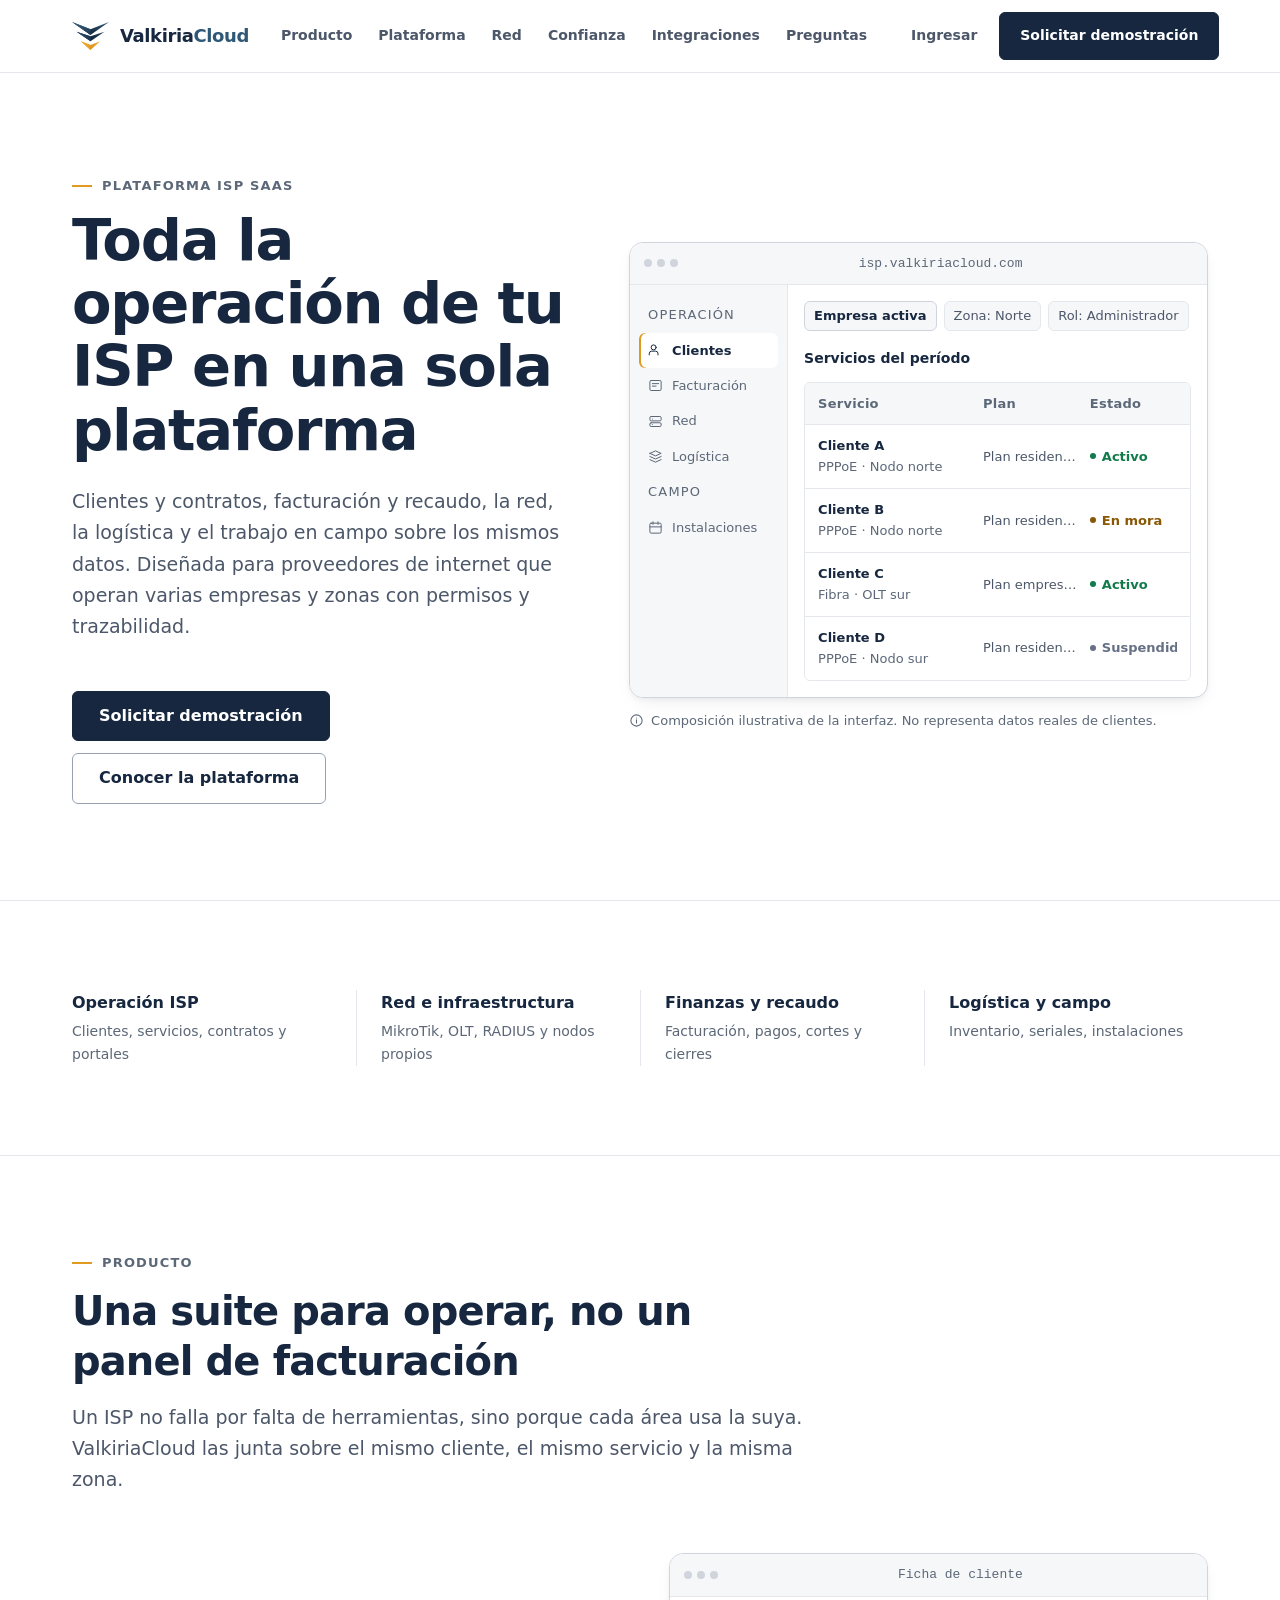
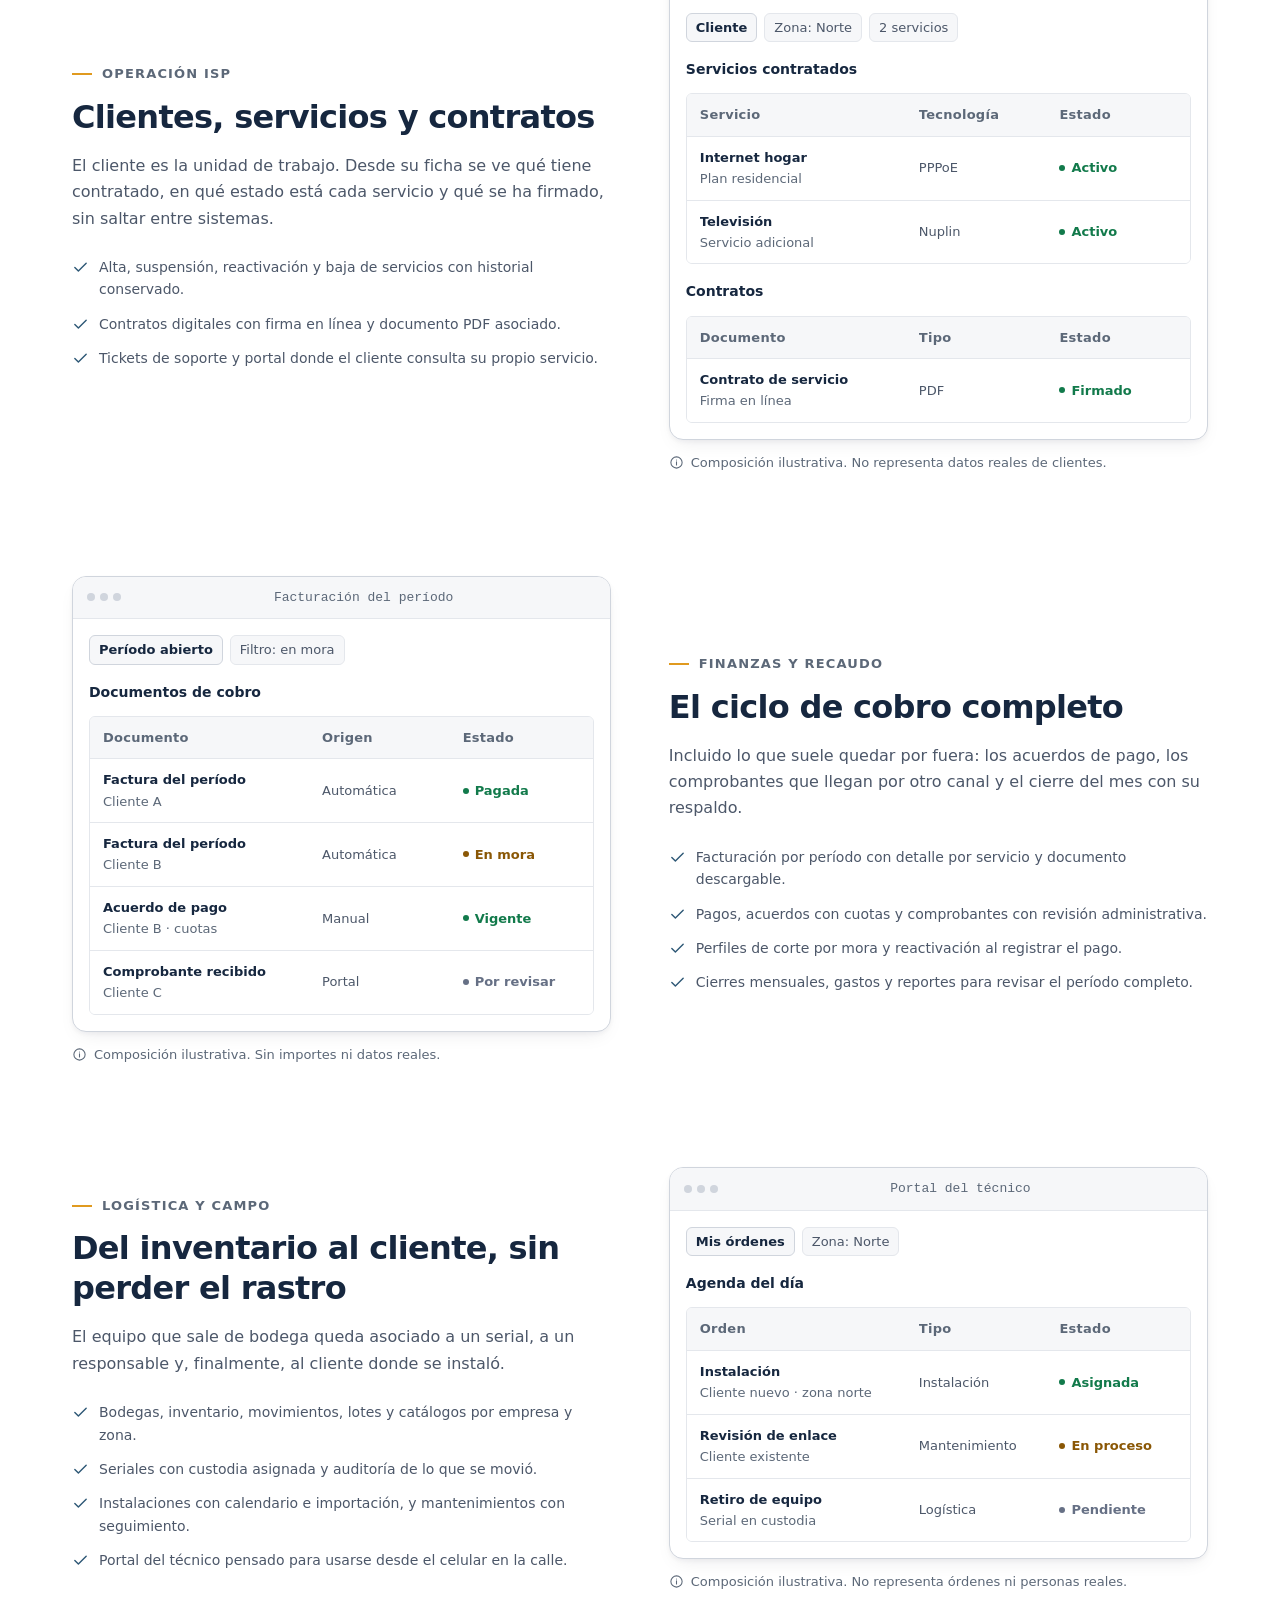
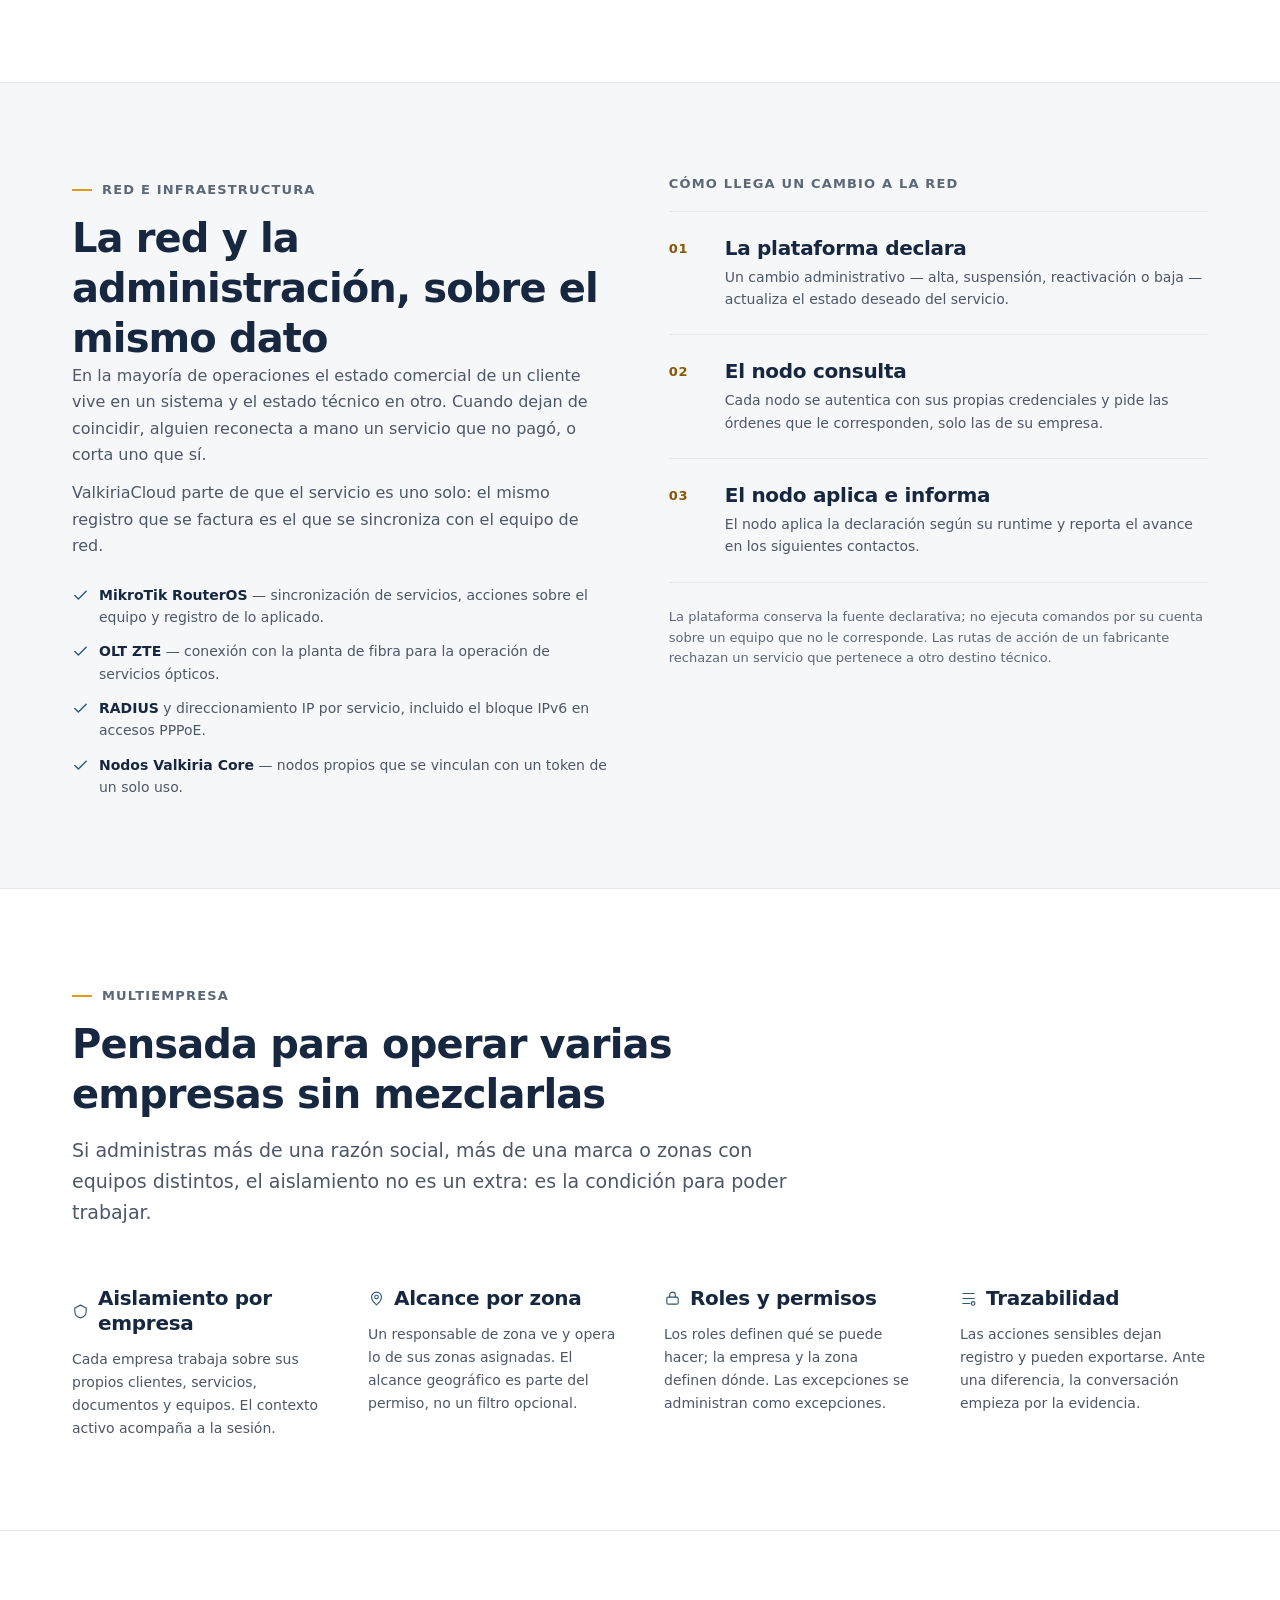
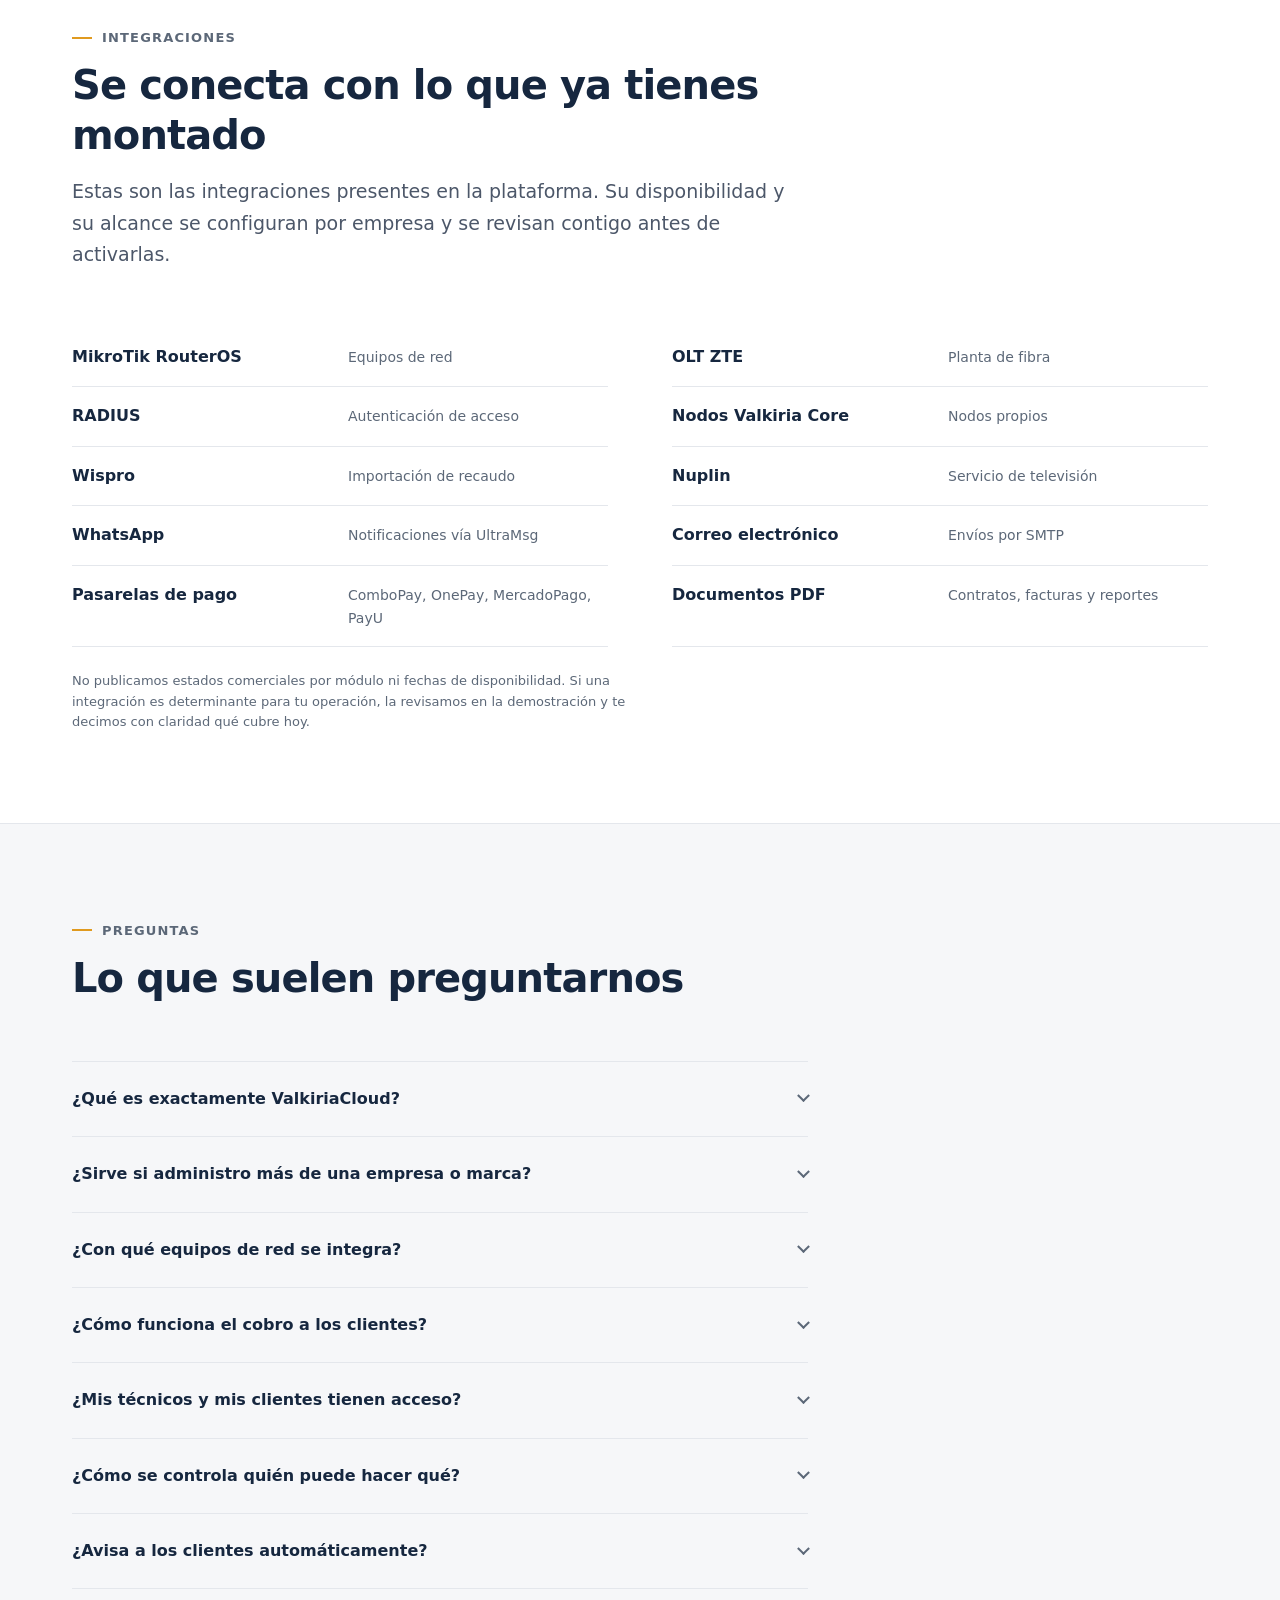
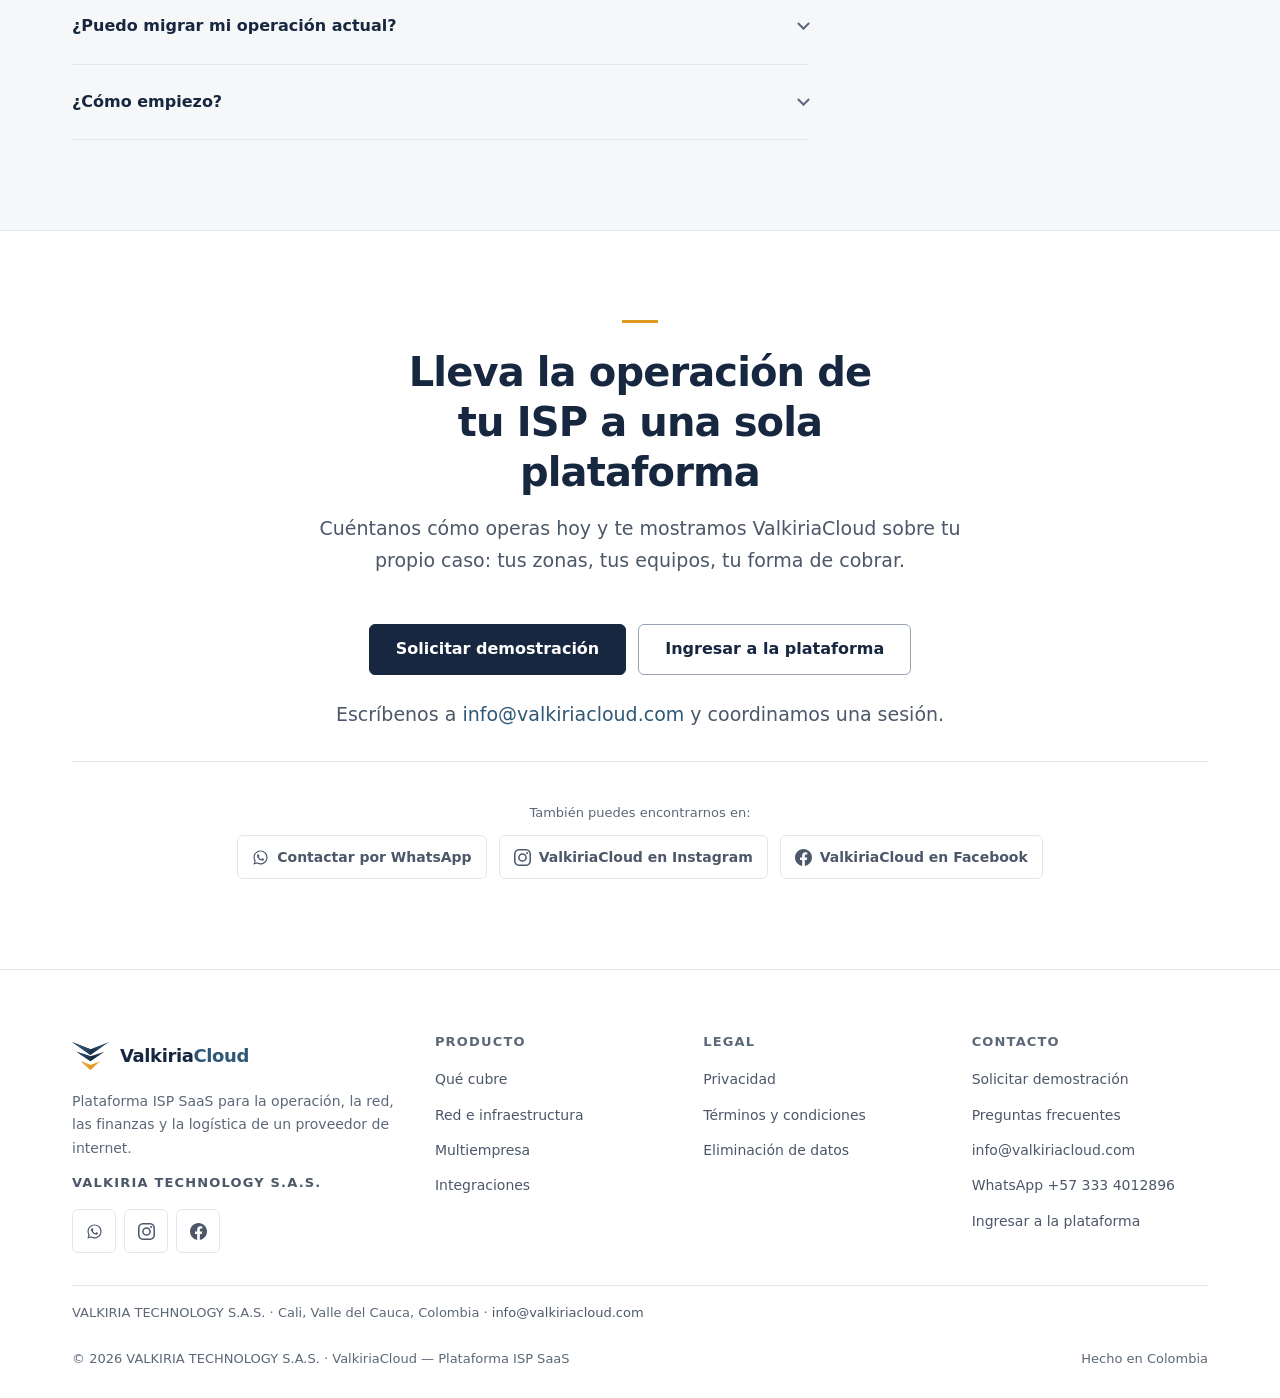
==== commit 58ec54aa: "feat(web): agrega legales, solicitudes de privacidad y redes sociales Co-Authored-By: Claude Opus 5 " ====
--- a/index.html
+++ b/index.html
@@ -20,9 +20,9 @@
 <meta name="twitter:title" content="ValkiriaCloud — Plataforma ISP SaaS">
 <meta name="twitter:description" content="Una sola plataforma para la operación, la red, las finanzas y la logística de un proveedor de internet.">
 
-<link rel="icon" type="image/svg+xml" href="/assets/img/favicon.svg?v=20260824-003">
-<link rel="shortcut icon" href="/assets/img/favicon.svg?v=20260824-003">
-<link rel="stylesheet" href="/assets/css/site.css?v=20260824-003">
+<link rel="icon" type="image/svg+xml" href="/assets/img/favicon.svg?v=20260908-001">
+<link rel="shortcut icon" href="/assets/img/favicon.svg?v=20260908-001">
+<link rel="stylesheet" href="/assets/css/site.css?v=20260908-001">
 
 <script type="application/ld+json">
 {
@@ -46,7 +46,7 @@
 <header class="site-header">
   <div class="container header-inner">
     <a class="brand" href="#inicio" aria-label="ValkiriaCloud, ir al inicio">
-      <img class="brand-mark" src="/assets/img/valkiria-isotipo.svg?v=20260824-003" alt="" width="37" height="28">
+      <img class="brand-mark" src="/assets/img/valkiria-isotipo.svg?v=20260908-001" alt="" width="37" height="28">
       <span>Valkiria<span class="brand-word">Cloud</span></span>
     </a>
 
@@ -536,10 +536,18 @@
         tus zonas, tus equipos, tu forma de cobrar.
       </p>
       <div class="cta-actions">
-        <a class="btn btn--primary btn--lg" href="mailto:info@ultranetcolombia.com?subject=Solicitud%20de%20demostraci%C3%B3n%20de%20ValkiriaCloud">Solicitar demostración</a>
+        <a class="btn btn--primary btn--lg" href="mailto:info@valkiriacloud.com?subject=Solicitud%20de%20demostraci%C3%B3n%20de%20ValkiriaCloud">Solicitar demostración</a>
         <a class="btn btn--secondary btn--lg" href="https://isp.valkiriacloud.com">Ingresar a la plataforma</a>
       </div>
-      <p class="note">Escríbenos a <a href="mailto:info@ultranetcolombia.com">info@ultranetcolombia.com</a> y coordinamos una sesión.</p>
+      <p class="note">Escríbenos a <a href="mailto:info@valkiriacloud.com">info@valkiriacloud.com</a> y coordinamos una sesión.</p>
+      <div class="social-note">
+        <p>También puedes encontrarnos en:</p>
+        <div class="social">
+          <a href="https://wa.me/573334012896" target="_blank" rel="noopener noreferrer"><svg viewBox="0 0 24 24" fill="currentColor" aria-hidden="true" focusable="false"><path d="M12.04 2C6.58 2 2.13 6.45 2.13 11.91c0 1.75.46 3.45 1.32 4.95L2 22l5.25-1.38a9.87 9.87 0 0 0 4.79 1.22h.01c5.46 0 9.91-4.45 9.91-9.91 0-2.65-1.03-5.14-2.9-7.01A9.82 9.82 0 0 0 12.04 2zm0 18.15h-.01a8.2 8.2 0 0 1-4.18-1.15l-.3-.18-3.11.82.83-3.04-.2-.31a8.19 8.19 0 0 1-1.26-4.38c0-4.54 3.7-8.23 8.24-8.23 2.2 0 4.27.86 5.82 2.42a8.18 8.18 0 0 1 2.41 5.82c0 4.54-3.7 8.23-8.24 8.23zm4.52-6.16c-.25-.12-1.47-.72-1.69-.81-.23-.08-.39-.12-.56.13-.16.24-.64.8-.78.97-.15.16-.29.18-.54.06-.25-.12-1.05-.39-1.99-1.23-.74-.66-1.24-1.47-1.38-1.72-.15-.25-.02-.38.11-.5.11-.11.25-.29.37-.44.13-.15.17-.25.25-.41.08-.17.04-.31-.02-.43-.06-.12-.56-1.35-.77-1.84-.2-.49-.4-.42-.55-.43h-.47c-.16 0-.43.06-.65.31-.22.25-.85.83-.85 2.03s.87 2.35.99 2.51c.12.16 1.71 2.61 4.15 3.66.58.25 1.03.4 1.39.51.58.19 1.11.16 1.53.1.47-.07 1.44-.59 1.64-1.16.2-.57.2-1.06.14-1.16-.06-.1-.22-.16-.47-.28z"/></svg>Contactar por WhatsApp</a>
+          <a href="https://www.instagram.com/valkiriacloud/" target="_blank" rel="noopener noreferrer"><svg viewBox="0 0 24 24" fill="currentColor" aria-hidden="true" focusable="false"><path d="M12 2.16c3.2 0 3.58.01 4.85.07 1.17.05 1.8.25 2.23.41.56.22.96.48 1.38.9.42.42.68.82.9 1.38.16.42.36 1.06.41 2.23.06 1.27.07 1.65.07 4.85s-.01 3.58-.07 4.85c-.05 1.17-.25 1.8-.41 2.23-.22.56-.48.96-.9 1.38-.42.42-.82.68-1.38.9-.42.16-1.06.36-2.23.41-1.27.06-1.65.07-4.85.07s-3.58-.01-4.85-.07c-1.17-.05-1.8-.25-2.23-.41-.56-.22-.96-.48-1.38-.9-.42-.42-.68-.82-.9-1.38-.16-.42-.36-1.06-.41-2.23C2.17 15.58 2.16 15.2 2.16 12s.01-3.58.07-4.85c.05-1.17.25-1.8.41-2.23.22-.56.48-.96.9-1.38.42-.42.82-.68 1.38-.9.42-.16 1.06-.36 2.23-.41C8.42 2.17 8.8 2.16 12 2.16M12 0C8.74 0 8.33.01 7.05.07 5.78.13 4.9.33 4.14.63c-.79.3-1.46.72-2.13 1.38C1.35 2.68.93 3.35.63 4.14.33 4.9.13 5.78.07 7.05.01 8.33 0 8.74 0 12s.01 3.67.07 4.95c.06 1.27.26 2.15.56 2.91.3.79.72 1.46 1.38 2.13.67.66 1.34 1.08 2.13 1.38.76.3 1.64.5 2.91.56C8.33 23.99 8.74 24 12 24s3.67-.01 4.95-.07c1.27-.06 2.15-.26 2.91-.56.79-.3 1.46-.72 2.13-1.38.66-.67 1.08-1.34 1.38-2.13.3-.76.5-1.64.56-2.91.06-1.28.07-1.69.07-4.95s-.01-3.67-.07-4.95c-.06-1.27-.26-2.15-.56-2.91-.3-.79-.72-1.46-1.38-2.13C21.32 1.35 20.65.93 19.86.63c-.76-.3-1.64-.5-2.91-.56C15.67.01 15.26 0 12 0zm0 5.84a6.16 6.16 0 1 0 0 12.32 6.16 6.16 0 0 0 0-12.32zM12 16a4 4 0 1 1 0-8 4 4 0 0 1 0 8zm7.85-10.4a1.44 1.44 0 1 1-2.88 0 1.44 1.44 0 0 1 2.88 0z"/></svg>ValkiriaCloud en Instagram</a>
+          <a href="https://www.facebook.com/valkiriacloud" target="_blank" rel="noopener noreferrer"><svg viewBox="0 0 24 24" fill="currentColor" aria-hidden="true" focusable="false"><path d="M24 12.07C24 5.4 18.63 0 12 0S0 5.4 0 12.07C0 18.1 4.39 23.09 10.13 24v-8.44H7.08v-3.49h3.05V9.41c0-3.02 1.79-4.69 4.53-4.69 1.31 0 2.68.24 2.68.24v2.96h-1.51c-1.49 0-1.96.93-1.96 1.89v2.26h3.33l-.53 3.49h-2.8V24C19.61 23.09 24 18.1 24 12.07z"/></svg>ValkiriaCloud en Facebook</a>
+        </div>
+      </div>
     </div>
   </section>
 
@@ -551,14 +559,19 @@
     <div class="footer-grid">
       <div class="footer-brand">
         <a class="brand" href="#inicio">
-          <img class="brand-mark" src="/assets/img/valkiria-isotipo.svg?v=20260824-003" alt="" width="37" height="28">
+          <img class="brand-mark" src="/assets/img/valkiria-isotipo.svg?v=20260908-001" alt="" width="37" height="28">
           <span>Valkiria<span class="brand-word">Cloud</span></span>
         </a>
         <p>
           Plataforma ISP SaaS para la operación, la red, las finanzas y la logística de un
           proveedor de internet.
         </p>
-        <span class="footer-org">Valkiria Technology</span>
+        <span class="footer-org">Valkiria Technology S.A.S.</span>
+        <div class="footer-social">
+          <a href="https://wa.me/573334012896" target="_blank" rel="noopener noreferrer" aria-label="Contactar por WhatsApp"><svg viewBox="0 0 24 24" fill="currentColor" aria-hidden="true" focusable="false"><path d="M12.04 2C6.58 2 2.13 6.45 2.13 11.91c0 1.75.46 3.45 1.32 4.95L2 22l5.25-1.38a9.87 9.87 0 0 0 4.79 1.22h.01c5.46 0 9.91-4.45 9.91-9.91 0-2.65-1.03-5.14-2.9-7.01A9.82 9.82 0 0 0 12.04 2zm0 18.15h-.01a8.2 8.2 0 0 1-4.18-1.15l-.3-.18-3.11.82.83-3.04-.2-.31a8.19 8.19 0 0 1-1.26-4.38c0-4.54 3.7-8.23 8.24-8.23 2.2 0 4.27.86 5.82 2.42a8.18 8.18 0 0 1 2.41 5.82c0 4.54-3.7 8.23-8.24 8.23zm4.52-6.16c-.25-.12-1.47-.72-1.69-.81-.23-.08-.39-.12-.56.13-.16.24-.64.8-.78.97-.15.16-.29.18-.54.06-.25-.12-1.05-.39-1.99-1.23-.74-.66-1.24-1.47-1.38-1.72-.15-.25-.02-.38.11-.5.11-.11.25-.29.37-.44.13-.15.17-.25.25-.41.08-.17.04-.31-.02-.43-.06-.12-.56-1.35-.77-1.84-.2-.49-.4-.42-.55-.43h-.47c-.16 0-.43.06-.65.31-.22.25-.85.83-.85 2.03s.87 2.35.99 2.51c.12.16 1.71 2.61 4.15 3.66.58.25 1.03.4 1.39.51.58.19 1.11.16 1.53.1.47-.07 1.44-.59 1.64-1.16.2-.57.2-1.06.14-1.16-.06-.1-.22-.16-.47-.28z"/></svg></a>
+          <a href="https://www.instagram.com/valkiriacloud/" target="_blank" rel="noopener noreferrer" aria-label="ValkiriaCloud en Instagram"><svg viewBox="0 0 24 24" fill="currentColor" aria-hidden="true" focusable="false"><path d="M12 2.16c3.2 0 3.58.01 4.85.07 1.17.05 1.8.25 2.23.41.56.22.96.48 1.38.9.42.42.68.82.9 1.38.16.42.36 1.06.41 2.23.06 1.27.07 1.65.07 4.85s-.01 3.58-.07 4.85c-.05 1.17-.25 1.8-.41 2.23-.22.56-.48.96-.9 1.38-.42.42-.82.68-1.38.9-.42.16-1.06.36-2.23.41-1.27.06-1.65.07-4.85.07s-3.58-.01-4.85-.07c-1.17-.05-1.8-.25-2.23-.41-.56-.22-.96-.48-1.38-.9-.42-.42-.68-.82-.9-1.38-.16-.42-.36-1.06-.41-2.23C2.17 15.58 2.16 15.2 2.16 12s.01-3.58.07-4.85c.05-1.17.25-1.8.41-2.23.22-.56.48-.96.9-1.38.42-.42.82-.68 1.38-.9.42-.16 1.06-.36 2.23-.41C8.42 2.17 8.8 2.16 12 2.16M12 0C8.74 0 8.33.01 7.05.07 5.78.13 4.9.33 4.14.63c-.79.3-1.46.72-2.13 1.38C1.35 2.68.93 3.35.63 4.14.33 4.9.13 5.78.07 7.05.01 8.33 0 8.74 0 12s.01 3.67.07 4.95c.06 1.27.26 2.15.56 2.91.3.79.72 1.46 1.38 2.13.67.66 1.34 1.08 2.13 1.38.76.3 1.64.5 2.91.56C8.33 23.99 8.74 24 12 24s3.67-.01 4.95-.07c1.27-.06 2.15-.26 2.91-.56.79-.3 1.46-.72 2.13-1.38.66-.67 1.08-1.34 1.38-2.13.3-.76.5-1.64.56-2.91.06-1.28.07-1.69.07-4.95s-.01-3.67-.07-4.95c-.06-1.27-.26-2.15-.56-2.91-.3-.79-.72-1.46-1.38-2.13C21.32 1.35 20.65.93 19.86.63c-.76-.3-1.64-.5-2.91-.56C15.67.01 15.26 0 12 0zm0 5.84a6.16 6.16 0 1 0 0 12.32 6.16 6.16 0 0 0 0-12.32zM12 16a4 4 0 1 1 0-8 4 4 0 0 1 0 8zm7.85-10.4a1.44 1.44 0 1 1-2.88 0 1.44 1.44 0 0 1 2.88 0z"/></svg></a>
+          <a href="https://www.facebook.com/valkiriacloud" target="_blank" rel="noopener noreferrer" aria-label="ValkiriaCloud en Facebook"><svg viewBox="0 0 24 24" fill="currentColor" aria-hidden="true" focusable="false"><path d="M24 12.07C24 5.4 18.63 0 12 0S0 5.4 0 12.07C0 18.1 4.39 23.09 10.13 24v-8.44H7.08v-3.49h3.05V9.41c0-3.02 1.79-4.69 4.53-4.69 1.31 0 2.68.24 2.68.24v2.96h-1.51c-1.49 0-1.96.93-1.96 1.89v2.26h3.33l-.53 3.49h-2.8V24C19.61 23.09 24 18.1 24 12.07z"/></svg></a>
+        </div>
       </div>
 
       <nav class="footer-col" aria-label="Enlaces del producto">
@@ -571,24 +584,39 @@
         </ul>
       </nav>
 
+      <nav class="footer-col" aria-label="Enlaces legales">
+        <h3>Legal</h3>
+        <ul>
+          <li><a href="/privacidad/">Privacidad</a></li>
+          <li><a href="/terminos/">Términos y condiciones</a></li>
+          <li><a href="/eliminacion-datos/">Eliminación de datos</a></li>
+        </ul>
+      </nav>
+
       <nav class="footer-col" aria-label="Enlaces de contacto">
         <h3>Contacto</h3>
         <ul>
           <li><a href="#demo">Solicitar demostración</a></li>
           <li><a href="#preguntas">Preguntas frecuentes</a></li>
-          <li><a href="mailto:info@ultranetcolombia.com">Escribir un correo</a></li>
+          <li><a href="mailto:info@valkiriacloud.com">info@valkiriacloud.com</a></li>
+          <li><a href="https://wa.me/573334012896" target="_blank" rel="noopener noreferrer">WhatsApp +57 333 4012896</a></li>
           <li><a href="https://isp.valkiriacloud.com">Ingresar a la plataforma</a></li>
         </ul>
       </nav>
     </div>
 
+    <p class="footer-legal">
+      VALKIRIA TECHNOLOGY S.A.S. &middot; Cali, Valle del Cauca, Colombia &middot;
+      <a href="mailto:info@valkiriacloud.com">info@valkiriacloud.com</a>
+    </p>
+
     <div class="footer-bottom">
-      <p>&copy; <span data-year>2026</span> Valkiria Technology &middot; ValkiriaCloud &mdash; Plataforma ISP SaaS</p>
+      <p>&copy; <span data-year>2026</span> VALKIRIA TECHNOLOGY S.A.S. &middot; ValkiriaCloud &mdash; Plataforma ISP SaaS</p>
       <p>Hecho en Colombia</p>
     </div>
   </div>
 </footer>
 
-<script src="/assets/js/site.js?v=20260824-003" defer></script>
+<script src="/assets/js/site.js?v=20260908-001" defer></script>
 </body>
 </html>
--- a/assets/css/site.css
+++ b/assets/css/site.css
@@ -19,7 +19,8 @@
      3. Layout
      4. Componentes
      5. Secciones
-     6. Movimiento reducido
+     6. Páginas legales, formulario y redes
+     7. Movimiento reducido
    ========================================================================== */
 
 /* ==========================================================================
@@ -569,7 +570,7 @@
   gap: var(--s6); padding-bottom: var(--s6);
   border-bottom: 1px solid var(--border);
 }
-@media (min-width: 760px) { .footer-grid { grid-template-columns: minmax(0, 1.5fr) repeat(2, minmax(0, 1fr)); } }
+@media (min-width: 760px) { .footer-grid { grid-template-columns: minmax(0, 1.4fr) repeat(3, minmax(0, 1fr)); } }
 .footer-brand p { margin-top: var(--s3); color: var(--ink-subtle); font-size: var(--fs-sm); max-width: 42ch; }
 .footer-org {
   display: block; margin-top: var(--s3);
@@ -596,7 +597,247 @@
 }
 
 /* ==========================================================================
-   6. MOVIMIENTO REDUCIDO
+   6. PÁGINAS LEGALES, FORMULARIO Y REDES (TASK-20260908-001)
+   Reutiliza los tokens de la dirección Enterprise. Sin colores nuevos.
+   ========================================================================== */
+
+/* --- 7.1 Documento legal ------------------------------------------------- */
+.legal { padding-block: clamp(40px, 5vw, 72px) clamp(52px, 7vw, 96px); }
+
+.legal-head { max-width: 70ch; margin-bottom: clamp(32px, 4vw, 48px); }
+.legal-head h1 {
+  font-size: clamp(1.9rem, 1.45rem + 1.9vw, 2.75rem);
+  line-height: var(--lh-snug);
+  margin-bottom: var(--s4);
+}
+.legal-head .legal-lead { color: var(--ink-muted); font-size: var(--fs-lead); }
+.legal-meta {
+  display: flex; flex-wrap: wrap; gap: var(--s2) var(--s5);
+  margin-top: var(--s5); padding-top: var(--s4);
+  border-top: 1px solid var(--border);
+  font-size: var(--fs-meta); color: var(--ink-subtle);
+}
+
+.back-link {
+  display: inline-flex; align-items: center; gap: 7px;
+  font-size: var(--fs-sm); font-weight: 560;
+  color: var(--ink-muted); margin-bottom: var(--s5);
+  min-height: 44px;
+}
+.back-link:hover { color: var(--ink); }
+.back-link svg { width: var(--icon-sm); height: var(--icon-sm); flex: none; }
+
+/* Índice de contenidos */
+.toc {
+  max-width: 70ch;
+  padding: var(--s5) 0;
+  border-block: 1px solid var(--border);
+  margin-bottom: clamp(32px, 4vw, 48px);
+}
+.toc h2 {
+  font-size: var(--fs-meta); font-weight: 680;
+  letter-spacing: var(--ls-wide); text-transform: uppercase;
+  color: var(--ink-subtle); margin-bottom: var(--s3);
+}
+.toc ol { list-style: none; counter-reset: toc; columns: 2; column-gap: var(--s7); }
+.toc li { counter-increment: toc; break-inside: avoid; margin-bottom: 7px; }
+.toc a { font-size: var(--fs-sm); color: var(--ink-muted); }
+.toc a::before { content: counter(toc) ". "; color: var(--ink-subtle); }
+.toc a:hover { color: var(--ink); }
+@media (max-width: 639px) { .toc ol { columns: 1; } }
+
+/* Cuerpo del documento: ancho de lectura ~70ch */
+.prose { max-width: 70ch; }
+.prose > section + section { margin-top: clamp(36px, 4vw, 52px); }
+.prose h2 {
+  font-size: var(--fs-h3);
+  margin-bottom: var(--s4);
+  padding-top: var(--s5);
+  border-top: 1px solid var(--border);
+  scroll-margin-top: 92px;
+}
+.prose h3 {
+  font-size: var(--fs-base); font-weight: 660;
+  margin: var(--s5) 0 var(--s2);
+}
+.prose p { color: var(--ink-muted); }
+.prose p + p { margin-top: var(--s3); }
+.prose ul, .prose ol { margin: var(--s3) 0 0; padding-left: 1.35em; }
+.prose ul { list-style: disc; }
+.prose ol { list-style: decimal; }
+.prose li { color: var(--ink-muted); margin-bottom: 6px; }
+.prose li::marker { color: var(--ink-subtle); }
+.prose strong { color: var(--ink); }
+.prose a { text-decoration: underline; text-underline-offset: 3px; }
+.prose dl { margin-top: var(--s3); }
+.prose dt { color: var(--ink); font-weight: 620; margin-top: var(--s3); }
+.prose dd { color: var(--ink-muted); }
+
+/* Aviso destacado, sin tarjeta: filete ámbar a la izquierda */
+.callout {
+  margin-top: var(--s5);
+  padding: var(--s4) 0 var(--s4) var(--s5);
+  border-left: 3px solid var(--accent);
+  background: var(--surface-muted);
+}
+.callout p { color: var(--ink-muted); font-size: var(--fs-sm); }
+.callout p + p { margin-top: var(--s2); }
+.callout strong { color: var(--ink); }
+
+/* Bloque de datos de contacto */
+.contact-block {
+  margin-top: var(--s4);
+  border-top: 1px solid var(--border);
+}
+.contact-block div {
+  display: grid; grid-template-columns: minmax(0, 1fr);
+  gap: 2px; padding: var(--s3) 0;
+  border-bottom: 1px solid var(--border);
+}
+@media (min-width: 560px) {
+  .contact-block div { grid-template-columns: 13rem minmax(0, 1fr); gap: var(--s4); align-items: baseline; }
+}
+.contact-block dt { font-size: var(--fs-sm); color: var(--ink-subtle); font-weight: 560; margin: 0; }
+.contact-block dd { font-size: var(--fs-sm); color: var(--ink); }
+
+/* --- 7.2 Formulario ------------------------------------------------------ */
+.form { max-width: 46rem; margin-top: var(--s6); }
+.form-grid { display: grid; grid-template-columns: minmax(0, 1fr); gap: var(--s5); }
+@media (min-width: 700px) {
+  .form-grid { grid-template-columns: repeat(2, minmax(0, 1fr)); }
+  .field--full { grid-column: 1 / -1; }
+}
+
+.field { display: flex; flex-direction: column; gap: 6px; }
+.field label { font-size: var(--fs-sm); font-weight: 620; color: var(--ink); }
+.field .req { color: var(--accent-ink); font-weight: 700; }
+.field .hint { font-size: var(--fs-meta); color: var(--ink-subtle); line-height: 1.5; }
+
+.field input,
+.field select,
+.field textarea {
+  width: 100%;
+  min-height: 44px;
+  padding: 10px 12px;
+  font: inherit;
+  font-size: var(--fs-sm);
+  color: var(--ink);
+  background: var(--surface);
+  border: 1px solid var(--border-control);
+  border-radius: var(--radius-sm);
+  transition: border-color 0.16s ease;
+}
+.field textarea { min-height: 132px; resize: vertical; line-height: 1.6; }
+.field select { appearance: none; padding-right: 38px;
+  background-image: url("data:image/svg+xml;charset=utf-8,%3Csvg xmlns='http://www.w3.org/2000/svg' viewBox='0 0 24 24' fill='none' stroke='%235C6878' stroke-width='2' stroke-linecap='round' stroke-linejoin='round'%3E%3Cpath d='M6 9l6 6 6-6'/%3E%3C/svg%3E");
+  background-repeat: no-repeat; background-position: right 11px center; background-size: 17px; }
+.field input:hover,
+.field select:hover,
+.field textarea:hover { border-color: var(--ink-subtle); }
+.field input:focus-visible,
+.field select:focus-visible,
+.field textarea:focus-visible { border-color: var(--navy-600); }
+.field input::placeholder,
+.field textarea::placeholder { color: var(--idle); }
+
+/* Casilla de confirmación */
+.check { display: flex; align-items: flex-start; gap: 10px; }
+.check input[type="checkbox"] {
+  width: 18px; height: 18px; min-height: 0; flex: none;
+  margin-top: 3px; accent-color: var(--brand);
+  border-radius: var(--radius-sm);
+}
+.check label { font-size: var(--fs-sm); font-weight: 400; color: var(--ink-muted); line-height: 1.6; }
+.check label strong { color: var(--ink); font-weight: 620; }
+
+/* Honeypot: fuera de pantalla, no `display:none` (algunos bots lo detectan) */
+.hp {
+  position: absolute; left: -9999px; top: auto;
+  width: 1px; height: 1px; overflow: hidden;
+}
+
+.form-actions {
+  display: flex; flex-wrap: wrap; align-items: center; gap: var(--s4);
+  margin-top: var(--s6);
+  padding-top: var(--s5);
+  border-top: 1px solid var(--border);
+}
+.form button[type="submit"][disabled] { opacity: 0.6; cursor: progress; }
+
+/* Estado accesible del envío */
+.form-status { font-size: var(--fs-sm); line-height: 1.6; }
+.form-status:empty { display: none; }
+.form-status[data-state="sending"] { color: var(--ink-muted); }
+.form-status[data-state="ok"] {
+  color: var(--ink);
+  padding: var(--s4) 0 var(--s4) var(--s5);
+  border-left: 3px solid var(--ok);
+  background: var(--surface-muted);
+}
+.form-status[data-state="error"] {
+  color: var(--ink);
+  padding: var(--s4) 0 var(--s4) var(--s5);
+  border-left: 3px solid var(--accent);
+  background: var(--surface-muted);
+}
+.form-status .req-id {
+  display: inline-block; margin-top: 6px;
+  font-family: var(--font-mono); font-size: var(--fs-sm);
+  color: var(--ink); font-weight: 620;
+}
+
+/* --- 7.3 Redes sociales -------------------------------------------------- */
+.social {
+  display: flex; flex-wrap: wrap; align-items: center;
+  gap: var(--s3);
+}
+.social a {
+  display: inline-flex; align-items: center; gap: 8px;
+  min-height: 44px; padding: 8px 14px;
+  border: 1px solid var(--border);
+  border-radius: var(--radius-sm);
+  font-size: var(--fs-sm); font-weight: 560;
+  color: var(--ink-muted);
+  background: var(--surface);
+  transition: border-color 0.16s ease, color 0.16s ease;
+}
+.social a:hover { border-color: var(--border-control); color: var(--ink); }
+.social svg { width: var(--icon-sm); height: var(--icon-sm); flex: none; }
+
+/* Variante dentro del CTA de cierre */
+.social-note {
+  margin-top: var(--s6); padding-top: var(--s5);
+  border-top: 1px solid var(--border);
+}
+.social-note p {
+  font-size: var(--fs-meta); color: var(--ink-subtle);
+  margin-bottom: var(--s3);
+}
+.cta .social { justify-content: center; }
+
+/* Variante compacta del pie */
+.footer-social { display: flex; flex-wrap: wrap; gap: var(--s2); margin-top: var(--s4); }
+.footer-social a {
+  display: inline-flex; align-items: center; justify-content: center;
+  width: 44px; height: 44px;
+  border: 1px solid var(--border);
+  border-radius: var(--radius-sm);
+  color: var(--ink-muted);
+  transition: border-color 0.16s ease, color 0.16s ease;
+}
+.footer-social a:hover { border-color: var(--border-control); color: var(--ink); }
+.footer-social svg { width: var(--icon-sm); height: var(--icon-sm); }
+
+/* Datos corporativos del pie */
+.footer-legal {
+  margin-top: var(--s4);
+  font-size: var(--fs-meta); color: var(--ink-subtle); line-height: 1.7;
+}
+.footer-legal a { color: var(--ink-muted); }
+.footer-legal a:hover { color: var(--ink); }
+
+/* ==========================================================================
+   7. MOVIMIENTO REDUCIDO
    ========================================================================== */
 @media (prefers-reduced-motion: reduce) {
   html { scroll-behavior: auto; }
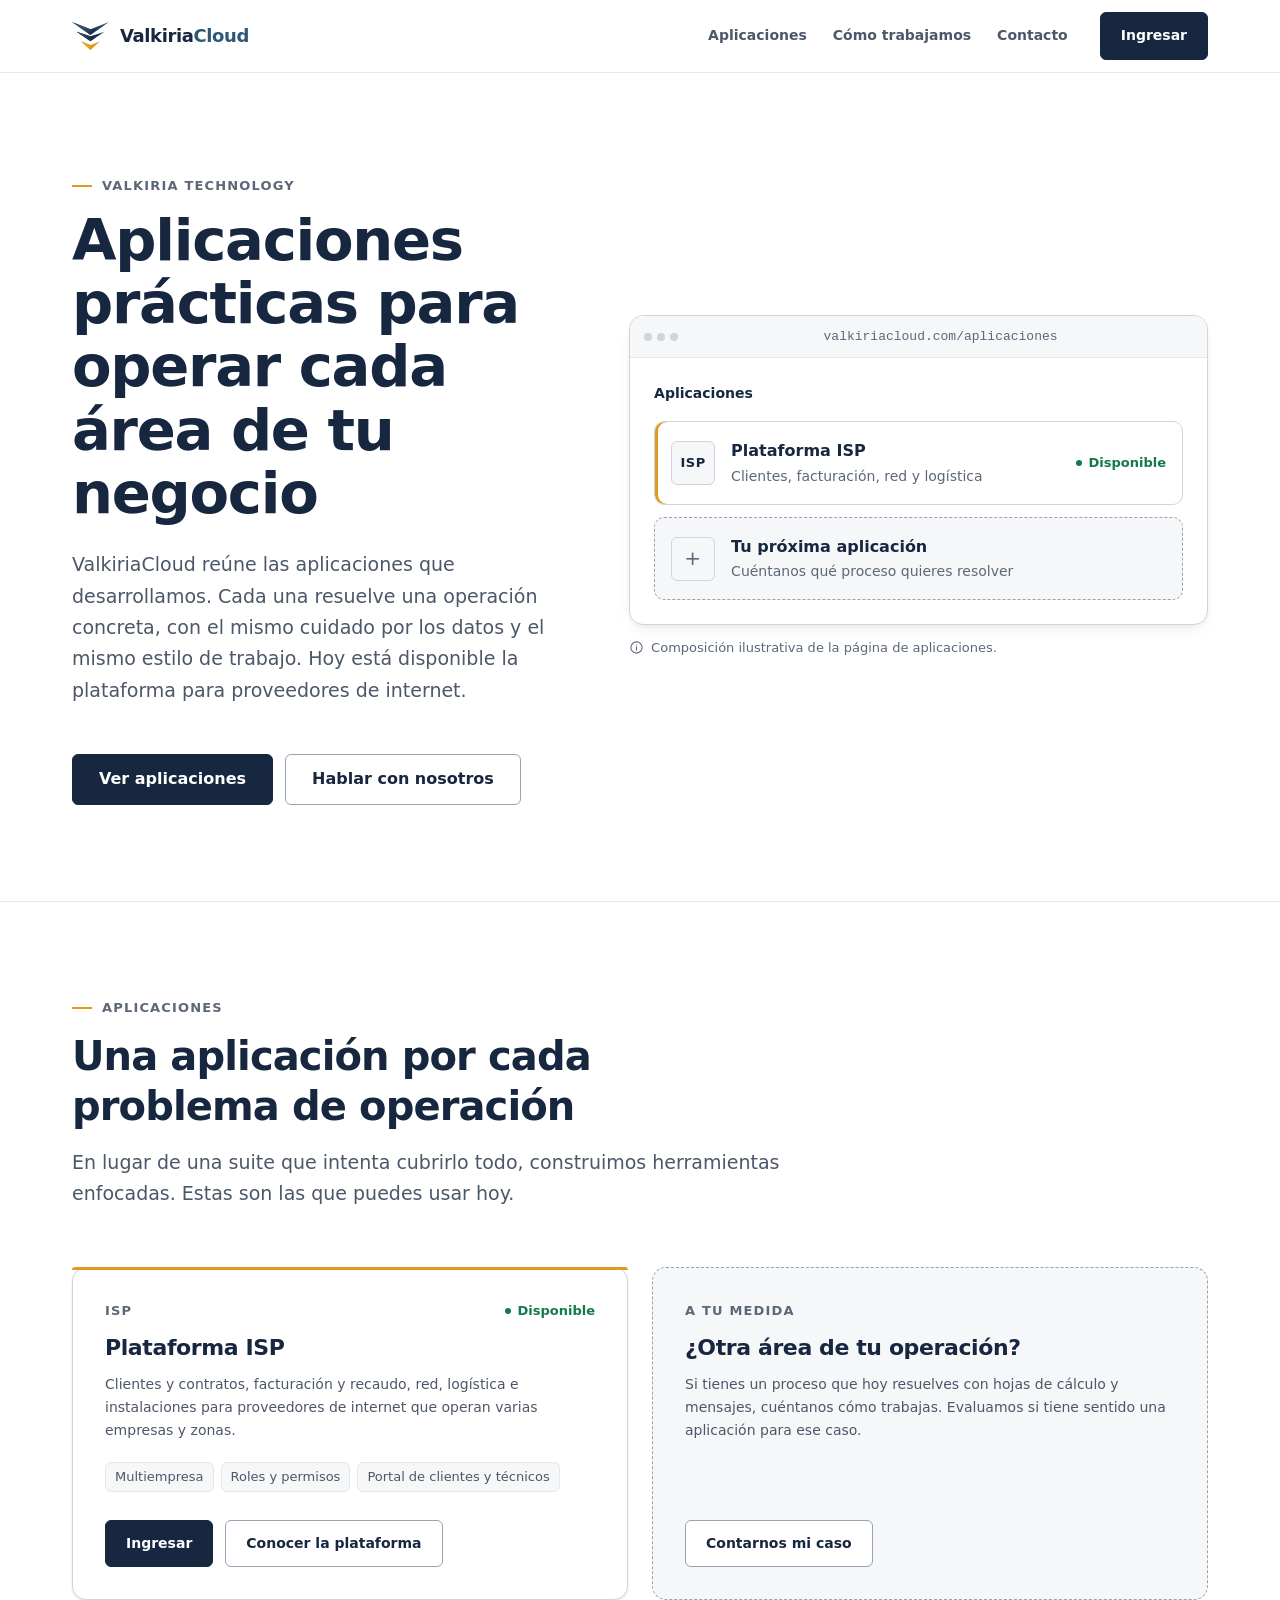
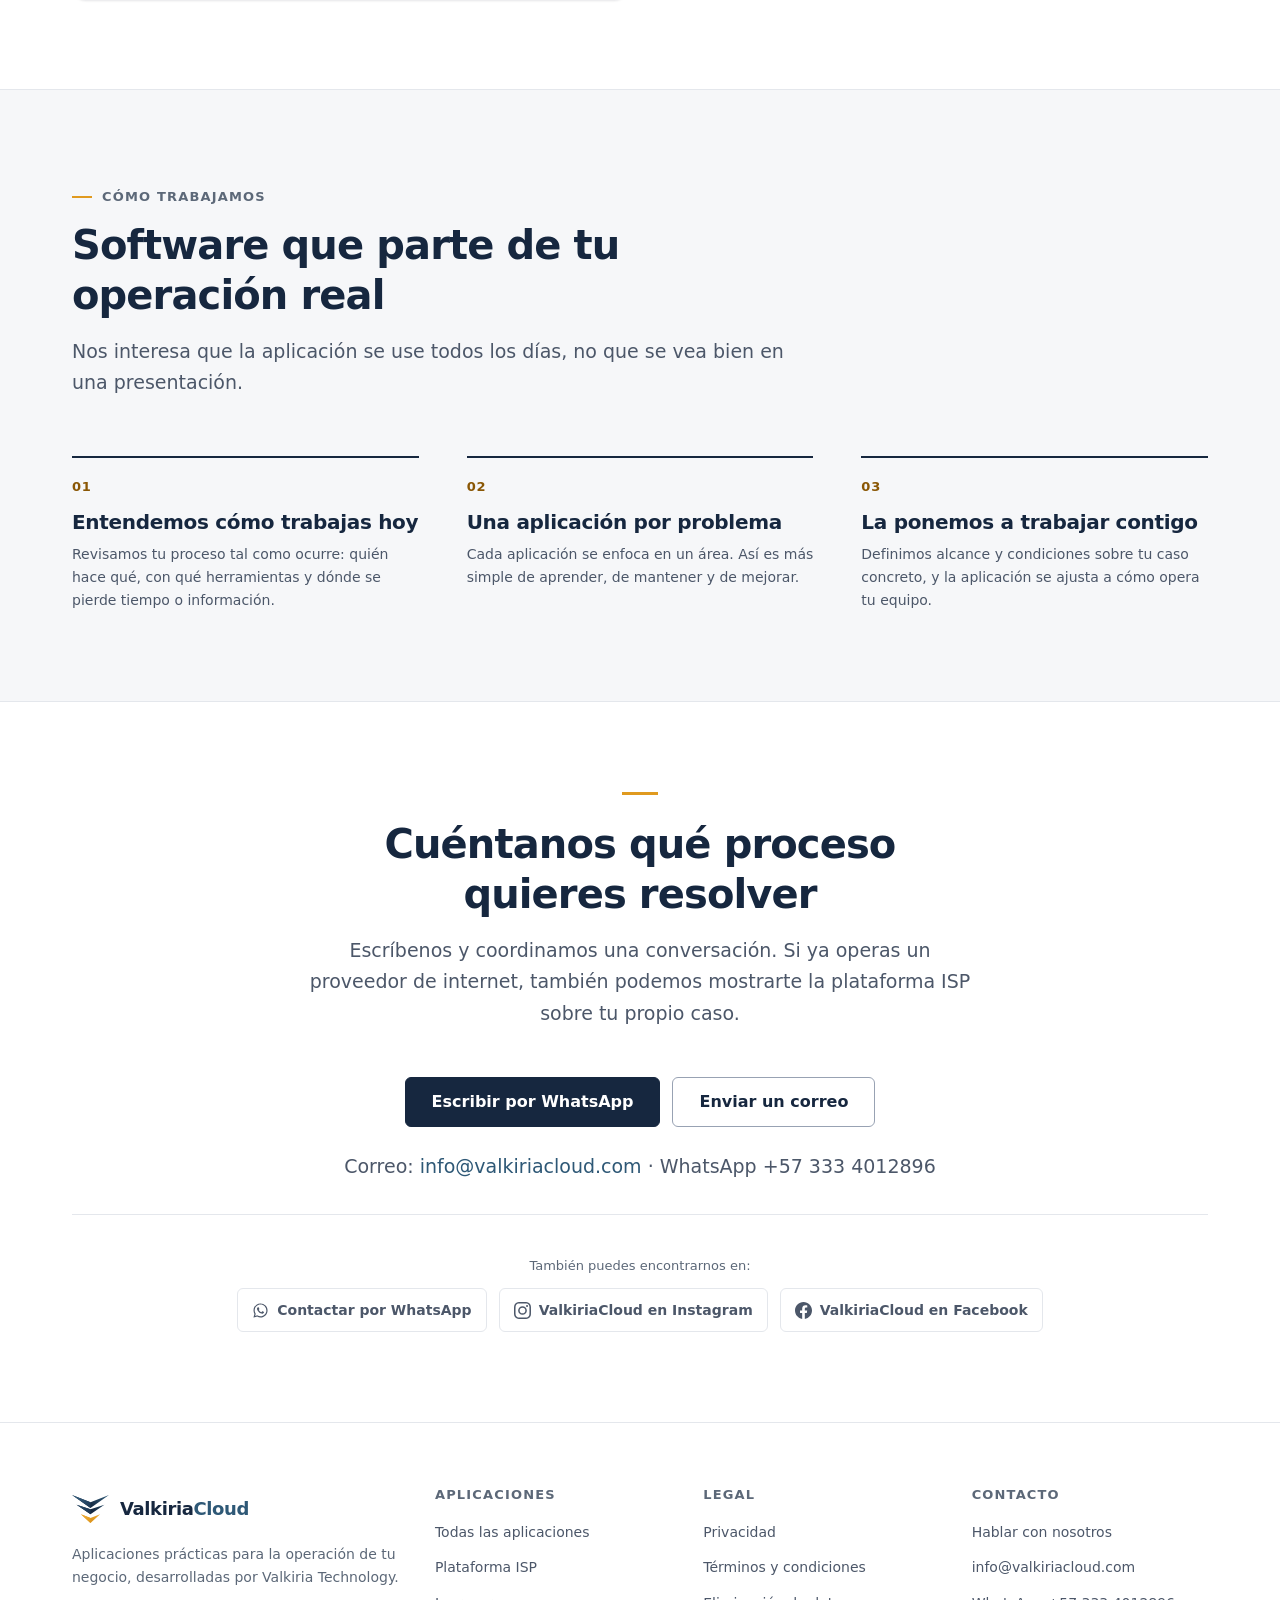
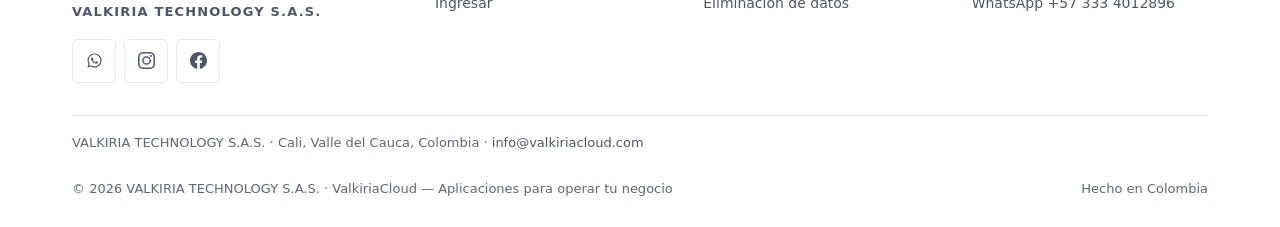
==== commit c4a4b8dd: "feat(web): convierte ValkiriaCloud en marca paraguas con hub de aplicaciones - Home pasa a marca par" ====
--- a/index.html
+++ b/index.html
@@ -3,8 +3,8 @@
 <head>
 <meta charset="UTF-8">
 <meta name="viewport" content="width=device-width, initial-scale=1">
-<title>ValkiriaCloud — Plataforma ISP SaaS para operar tu proveedor de internet</title>
-<meta name="description" content="ValkiriaCloud es una plataforma ISP SaaS multiempresa: clientes, contratos, facturación y recaudo, red MikroTik y OLT, logística, instalaciones y portales para clientes y técnicos.">
+<title>ValkiriaCloud — Aplicaciones prácticas para operar tu negocio</title>
+<meta name="description" content="ValkiriaCloud reúne las aplicaciones de Valkiria Technology para operar distintas áreas de un negocio. Hoy: la plataforma ISP para proveedores de internet.">
 <meta name="robots" content="index, follow">
 <meta name="theme-color" content="#FFFFFF">
 <link rel="canonical" href="https://valkiriacloud.com/">
@@ -13,28 +13,31 @@
 <meta property="og:site_name" content="ValkiriaCloud">
 <meta property="og:locale" content="es_CO">
 <meta property="og:url" content="https://valkiriacloud.com/">
-<meta property="og:title" content="ValkiriaCloud — Plataforma ISP SaaS">
-<meta property="og:description" content="Clientes, contratos, facturación y recaudo, red MikroTik y OLT, logística e instalaciones, con portales para clientes y técnicos. Operación multiempresa con permisos y trazabilidad.">
+<meta property="og:title" content="ValkiriaCloud — Aplicaciones prácticas para operar tu negocio">
+<meta property="og:description" content="Las aplicaciones de Valkiria Technology para operar distintas áreas de un negocio. Hoy disponible: la plataforma ISP.">
 
 <meta name="twitter:card" content="summary">
-<meta name="twitter:title" content="ValkiriaCloud — Plataforma ISP SaaS">
-<meta name="twitter:description" content="Una sola plataforma para la operación, la red, las finanzas y la logística de un proveedor de internet.">
-
-<link rel="icon" type="image/svg+xml" href="/assets/img/favicon.svg?v=20260908-001">
-<link rel="shortcut icon" href="/assets/img/favicon.svg?v=20260908-001">
-<link rel="stylesheet" href="/assets/css/site.css?v=20260908-001">
+<meta name="twitter:title" content="ValkiriaCloud — Aplicaciones prácticas para operar tu negocio">
+<meta name="twitter:description" content="Las aplicaciones de Valkiria Technology para operar distintas áreas de un negocio.">
+
+<link rel="icon" type="image/svg+xml" href="/assets/img/favicon.svg?v=20261029-001">
+<link rel="shortcut icon" href="/assets/img/favicon.svg?v=20261029-001">
+<link rel="stylesheet" href="/assets/css/site.css?v=20261029-001">
 
 <script type="application/ld+json">
 {
   "@context": "https://schema.org",
-  "@type": "SoftwareApplication",
-  "name": "ValkiriaCloud",
-  "applicationCategory": "BusinessApplication",
-  "operatingSystem": "Web",
+  "@type": "Organization",
+  "name": "Valkiria Technology S.A.S.",
+  "alternateName": "ValkiriaCloud",
   "url": "https://valkiriacloud.com/",
-  "inLanguage": "es",
-  "description": "Plataforma ISP SaaS multiempresa para gestionar clientes, contratos, servicios, facturación y recaudo, red MikroTik y OLT, logística, instalaciones y portales para clientes y técnicos.",
-  "publisher": { "@type": "Organization", "name": "Valkiria Technology" }
+  "email": "info@valkiriacloud.com",
+  "description": "Valkiria Technology desarrolla aplicaciones web para operar distintas áreas de un negocio. ValkiriaCloud reúne esas aplicaciones.",
+  "address": { "@type": "PostalAddress", "addressLocality": "Cali", "addressRegion": "Valle del Cauca", "addressCountry": "CO" },
+  "sameAs": [
+    "https://www.instagram.com/valkiriacloud/",
+    "https://www.facebook.com/valkiriacloud"
+  ]
 }
 </script>
 </head>
@@ -42,48 +45,35 @@
 
 <a class="skip-link" href="#contenido">Saltar al contenido principal</a>
 
-<!-- ============================ CABECERA ============================ -->
-<header class="site-header">
+<header class="site-header" data-header>
   <div class="container header-inner">
-    <a class="brand" href="#inicio" aria-label="ValkiriaCloud, ir al inicio">
-      <img class="brand-mark" src="/assets/img/valkiria-isotipo.svg?v=20260908-001" alt="" width="37" height="28">
+    <a class="brand" href="/" aria-label="ValkiriaCloud, ir al inicio">
+      <img class="brand-mark" src="/assets/img/valkiria-isotipo.svg?v=20261029-001" alt="" width="37" height="28">
       <span>Valkiria<span class="brand-word">Cloud</span></span>
     </a>
-
     <nav class="primary-nav" aria-label="Navegación principal">
       <ul>
-        <li><a href="#producto">Producto</a></li>
-        <li><a href="#plataforma">Plataforma</a></li>
-        <li><a href="#red">Red</a></li>
-        <li><a href="#confianza">Confianza</a></li>
-        <li><a href="#integraciones">Integraciones</a></li>
-        <li><a href="#preguntas">Preguntas</a></li>
+        <li><a href="/aplicaciones/">Aplicaciones</a></li>
+        <li><a href="/#como">Cómo trabajamos</a></li>
+        <li><a href="/#contacto">Contacto</a></li>
       </ul>
     </nav>
-
     <div class="header-actions">
-      <a class="link-login" href="https://isp.valkiriacloud.com">Ingresar</a>
-      <a class="btn btn--primary" href="#demo">Solicitar demostración</a>
-    </div>
-
+      <a class="btn btn--primary" href="/aplicaciones/">Ingresar</a>
+    </div>
     <button class="nav-toggle" type="button" data-nav-toggle aria-expanded="false" aria-controls="mobile-nav" aria-label="Abrir menú de navegación">
       <svg class="icon-open" viewBox="0 0 24 24" fill="none" stroke="currentColor" stroke-width="1.8" stroke-linecap="round" aria-hidden="true" focusable="false"><path d="M4 7h16M4 12h16M4 17h16"/></svg>
       <svg class="icon-close" viewBox="0 0 24 24" fill="none" stroke="currentColor" stroke-width="1.8" stroke-linecap="round" aria-hidden="true" focusable="false"><path d="M6 6l12 12M18 6L6 18"/></svg>
     </button>
   </div>
-
   <nav class="mobile-nav" id="mobile-nav" aria-label="Navegación móvil" hidden>
     <ul>
-      <li><a href="#producto">Producto</a></li>
-      <li><a href="#plataforma">Plataforma</a></li>
-      <li><a href="#red">Red</a></li>
-      <li><a href="#confianza">Confianza</a></li>
-      <li><a href="#integraciones">Integraciones</a></li>
-      <li><a href="#preguntas">Preguntas</a></li>
+      <li><a href="/aplicaciones/">Aplicaciones</a></li>
+      <li><a href="/#como">Cómo trabajamos</a></li>
+      <li><a href="/#contacto">Contacto</a></li>
     </ul>
     <div class="mobile-actions">
-      <a class="btn btn--primary" href="#demo">Solicitar demostración</a>
-      <a class="btn btn--secondary" href="https://isp.valkiriacloud.com">Ingresar a la plataforma</a>
+      <a class="btn btn--primary" href="/aplicaciones/">Ingresar</a>
     </div>
   </nav>
 </header>
@@ -94,452 +84,148 @@
   <section class="hero" id="inicio">
     <div class="container hero-grid">
       <div>
-        <span class="eyebrow">Plataforma ISP SaaS</span>
-        <h1>Toda la operación de tu ISP en una sola plataforma</h1>
+        <span class="eyebrow">Valkiria Technology</span>
+        <h1>Aplicaciones prácticas para operar cada área de tu negocio</h1>
         <p class="hero-lead">
-          Clientes y contratos, facturación y recaudo, la red, la logística y el trabajo en
-          campo sobre los mismos datos. Diseñada para proveedores de internet que operan
-          varias empresas y zonas con permisos y trazabilidad.
+          ValkiriaCloud reúne las aplicaciones que desarrollamos. Cada una resuelve una
+          operación concreta, con el mismo cuidado por los datos y el mismo estilo de trabajo.
+          Hoy está disponible la plataforma para proveedores de internet.
         </p>
         <div class="hero-actions">
-          <a class="btn btn--primary btn--lg" href="#demo">Solicitar demostración</a>
-          <a class="btn btn--secondary btn--lg" href="#producto">Conocer la plataforma</a>
+          <a class="btn btn--primary btn--lg" href="/aplicaciones/">Ver aplicaciones</a>
+          <a class="btn btn--secondary btn--lg" href="#contacto">Hablar con nosotros</a>
         </div>
       </div>
 
       <div>
-        <div class="product">
+        <div class="product" aria-hidden="true">
           <div class="product-bar">
-            <div class="product-dots" aria-hidden="true"><span></span><span></span><span></span></div>
-            <p class="product-url">isp.valkiriacloud.com</p>
-          </div>
-          <div class="product-body">
-            <ul class="product-side" aria-hidden="true">
-              <li class="product-side-label">Operación</li>
-              <li class="is-active">
-                <svg viewBox="0 0 24 24" fill="none" stroke="currentColor" stroke-width="1.6" stroke-linecap="round" stroke-linejoin="round"><path d="M16 19v-2a4 4 0 0 0-4-4H6a4 4 0 0 0-4 4v2"/><circle cx="9" cy="7" r="4"/></svg>
-                Clientes
-              </li>
-              <li>
-                <svg viewBox="0 0 24 24" fill="none" stroke="currentColor" stroke-width="1.6" stroke-linecap="round" stroke-linejoin="round"><rect x="3" y="4" width="18" height="16" rx="2"/><path d="M7 9h10M7 13h6"/></svg>
-                Facturación
-              </li>
-              <li>
-                <svg viewBox="0 0 24 24" fill="none" stroke="currentColor" stroke-width="1.6" stroke-linecap="round" stroke-linejoin="round"><rect x="3" y="4" width="18" height="7" rx="2"/><rect x="3" y="14" width="18" height="6" rx="2"/><path d="M7 8h.01M7 17h.01"/></svg>
-                Red
-              </li>
-              <li>
-                <svg viewBox="0 0 24 24" fill="none" stroke="currentColor" stroke-width="1.6" stroke-linecap="round" stroke-linejoin="round"><path d="M3 7l9-4 9 4-9 4-9-4z"/><path d="M3 12l9 4 9-4M3 17l9 4 9-4"/></svg>
-                Logística
-              </li>
-              <li class="product-side-label">Campo</li>
-              <li>
-                <svg viewBox="0 0 24 24" fill="none" stroke="currentColor" stroke-width="1.6" stroke-linecap="round" stroke-linejoin="round"><rect x="3" y="5" width="18" height="16" rx="2"/><path d="M8 3v4M16 3v4M3 11h18"/></svg>
-                Instalaciones
-              </li>
-            </ul>
-            <div class="product-main">
-              <div class="product-context">
-                <span class="product-chip product-chip--current">Empresa activa</span>
-                <span class="product-chip">Zona: Norte</span>
-                <span class="product-chip">Rol: Administrador</span>
-              </div>
-              <p class="product-title">Servicios del período</p>
-              <div class="product-table">
-                <div class="product-row product-row--head"><span>Servicio</span><span>Plan</span><span>Estado</span></div>
-                <div class="product-row"><span class="cell-primary">Cliente A<span class="cell-sub">PPPoE · Nodo norte</span></span><span>Plan residencial</span><span class="status status--ok">Activo</span></div>
-                <div class="product-row"><span class="cell-primary">Cliente B<span class="cell-sub">PPPoE · Nodo norte</span></span><span>Plan residencial</span><span class="status status--warn">En mora</span></div>
-                <div class="product-row"><span class="cell-primary">Cliente C<span class="cell-sub">Fibra · OLT sur</span></span><span>Plan empresarial</span><span class="status status--ok">Activo</span></div>
-                <div class="product-row"><span class="cell-primary">Cliente D<span class="cell-sub">PPPoE · Nodo sur</span></span><span>Plan residencial</span><span class="status status--idle">Suspendido</span></div>
-              </div>
+            <div class="product-dots"><span></span><span></span><span></span></div>
+            <p class="product-url">valkiriacloud.com/aplicaciones</p>
+          </div>
+          <div class="product-main launcher">
+            <p class="product-title">Aplicaciones</p>
+            <div class="launcher-row launcher-row--active">
+              <span class="launcher-mark">ISP</span>
+              <span class="launcher-text">
+                <b>Plataforma ISP</b>
+                <span>Clientes, facturación, red y logística</span>
+              </span>
+              <span class="status status--ok">Disponible</span>
+            </div>
+            <div class="launcher-row launcher-row--empty">
+              <span class="launcher-mark">+</span>
+              <span class="launcher-text">
+                <b>Tu próxima aplicación</b>
+                <span>Cuéntanos qué proceso quieres resolver</span>
+              </span>
             </div>
           </div>
         </div>
         <p class="product-caption">
-          <svg viewBox="0 0 24 24" fill="none" stroke="currentColor" stroke-width="1.7" stroke-linecap="round" stroke-linejoin="round" aria-hidden="true" focusable="false"><circle cx="12" cy="12" r="9"/><path d="M12 11v5M12 8h.01"/></svg>
-          <span>Composición ilustrativa de la interfaz. No representa datos reales de clientes.</span>
+          <svg viewBox="0 0 24 24" fill="none" stroke="currentColor" stroke-width="1.7" stroke-linecap="round" stroke-linejoin="round" aria-hidden="true" focusable="false"><circle cx="12" cy="12" r="9"></circle><path d="M12 11v5M12 8h.01"></path></svg>
+          <span>Composición ilustrativa de la página de aplicaciones.</span>
         </p>
       </div>
     </div>
   </section>
 
-  <!-- ==================== FRANJA DE COBERTURA ==================== -->
-  <section class="section" aria-label="Alcance de la plataforma">
-    <div class="container">
-      <ul class="coverage">
-        <li><b>Operación ISP</b><span>Clientes, servicios, contratos y portales</span></li>
-        <li><b>Red e infraestructura</b><span>MikroTik, OLT, RADIUS y nodos propios</span></li>
-        <li><b>Finanzas y recaudo</b><span>Facturación, pagos, cortes y cierres</span></li>
-        <li><b>Logística y campo</b><span>Inventario, seriales, instalaciones</span></li>
-      </ul>
-    </div>
-  </section>
-
-  <!-- ==================== BLOQUES DE PRODUCTO ==================== -->
-  <section class="section" id="producto">
+  <!-- ==================== APLICACIONES ==================== -->
+  <section class="section" id="aplicaciones">
     <div class="container">
       <div class="section-head">
-        <span class="eyebrow">Producto</span>
-        <h2>Una suite para operar, no un panel de facturación</h2>
+        <span class="eyebrow">Aplicaciones</span>
+        <h2>Una aplicación por cada problema de operación</h2>
         <p>
-          Un ISP no falla por falta de herramientas, sino porque cada área usa la suya.
-          ValkiriaCloud las junta sobre el mismo cliente, el mismo servicio y la misma zona.
-        </p>
-      </div>
-
-      <!-- Fila 1 -->
-      <div class="row" id="plataforma">
-        <div class="row-copy">
-          <span class="eyebrow">Operación ISP</span>
-          <h2>Clientes, servicios y contratos</h2>
+          En lugar de una suite que intenta cubrirlo todo, construimos herramientas
+          enfocadas. Estas son las que puedes usar hoy.
+        </p>
+      </div>
+
+      <div class="apps">
+        <article class="app">
+          <div class="app-head">
+            <span class="app-tag">ISP</span>
+            <span class="status status--ok">Disponible</span>
+          </div>
+          <h3>Plataforma ISP</h3>
           <p>
-            El cliente es la unidad de trabajo. Desde su ficha se ve qué tiene contratado,
-            en qué estado está cada servicio y qué se ha firmado, sin saltar entre sistemas.
+            Clientes y contratos, facturación y recaudo, red, logística e instalaciones
+            para proveedores de internet que operan varias empresas y zonas.
           </p>
-          <ul class="points">
-            <li><svg viewBox="0 0 24 24" fill="none" stroke="currentColor" stroke-width="2" stroke-linecap="round" stroke-linejoin="round" aria-hidden="true" focusable="false"><path d="M20 6L9 17l-5-5"/></svg><span>Alta, suspensión, reactivación y baja de servicios con historial conservado.</span></li>
-            <li><svg viewBox="0 0 24 24" fill="none" stroke="currentColor" stroke-width="2" stroke-linecap="round" stroke-linejoin="round" aria-hidden="true" focusable="false"><path d="M20 6L9 17l-5-5"/></svg><span>Contratos digitales con firma en línea y documento PDF asociado.</span></li>
-            <li><svg viewBox="0 0 24 24" fill="none" stroke="currentColor" stroke-width="2" stroke-linecap="round" stroke-linejoin="round" aria-hidden="true" focusable="false"><path d="M20 6L9 17l-5-5"/></svg><span>Tickets de soporte y portal donde el cliente consulta su propio servicio.</span></li>
+          <ul class="app-meta" aria-label="Alcance de la aplicación">
+            <li class="product-chip">Multiempresa</li>
+            <li class="product-chip">Roles y permisos</li>
+            <li class="product-chip">Portal de clientes y técnicos</li>
           </ul>
-        </div>
-        <div>
-          <div class="product">
-            <div class="product-bar">
-              <div class="product-dots" aria-hidden="true"><span></span><span></span><span></span></div>
-              <p class="product-url">Ficha de cliente</p>
-            </div>
-            <div class="product-main">
-              <div class="product-context">
-                <span class="product-chip product-chip--current">Cliente</span>
-                <span class="product-chip">Zona: Norte</span>
-                <span class="product-chip">2 servicios</span>
-              </div>
-              <p class="product-title">Servicios contratados</p>
-              <div class="product-table">
-                <div class="product-row product-row--head"><span>Servicio</span><span>Tecnología</span><span>Estado</span></div>
-                <div class="product-row"><span class="cell-primary">Internet hogar<span class="cell-sub">Plan residencial</span></span><span>PPPoE</span><span class="status status--ok">Activo</span></div>
-                <div class="product-row"><span class="cell-primary">Televisión<span class="cell-sub">Servicio adicional</span></span><span>Nuplin</span><span class="status status--ok">Activo</span></div>
-              </div>
-              <p class="product-title product-title--stack">Contratos</p>
-              <div class="product-table">
-                <div class="product-row product-row--head"><span>Documento</span><span>Tipo</span><span>Estado</span></div>
-                <div class="product-row"><span class="cell-primary">Contrato de servicio<span class="cell-sub">Firma en línea</span></span><span>PDF</span><span class="status status--ok">Firmado</span></div>
-              </div>
-            </div>
-          </div>
-          <p class="product-caption">
-            <svg viewBox="0 0 24 24" fill="none" stroke="currentColor" stroke-width="1.7" stroke-linecap="round" stroke-linejoin="round" aria-hidden="true" focusable="false"><circle cx="12" cy="12" r="9"/><path d="M12 11v5M12 8h.01"/></svg>
-            <span>Composición ilustrativa. No representa datos reales de clientes.</span>
+          <div class="app-actions">
+            <a class="btn btn--primary" href="https://isp.valkiriacloud.com/">Ingresar</a>
+            <a class="btn btn--secondary" href="/isp/">Conocer la plataforma</a>
+          </div>
+        </article>
+
+        <article class="app app--custom">
+          <div class="app-head">
+            <span class="app-tag">A tu medida</span>
+          </div>
+          <h3>¿Otra área de tu operación?</h3>
+          <p>
+            Si tienes un proceso que hoy resuelves con hojas de cálculo y mensajes, cuéntanos
+            cómo trabajas. Evaluamos si tiene sentido una aplicación para ese caso.
           </p>
-        </div>
-      </div>
-
-      <!-- Fila 2 -->
-      <div class="row row--flip">
-        <div class="row-copy">
-          <span class="eyebrow">Finanzas y recaudo</span>
-          <h2>El ciclo de cobro completo</h2>
-          <p>
-            Incluido lo que suele quedar por fuera: los acuerdos de pago, los comprobantes
-            que llegan por otro canal y el cierre del mes con su respaldo.
-          </p>
-          <ul class="points">
-            <li><svg viewBox="0 0 24 24" fill="none" stroke="currentColor" stroke-width="2" stroke-linecap="round" stroke-linejoin="round" aria-hidden="true" focusable="false"><path d="M20 6L9 17l-5-5"/></svg><span>Facturación por período con detalle por servicio y documento descargable.</span></li>
-            <li><svg viewBox="0 0 24 24" fill="none" stroke="currentColor" stroke-width="2" stroke-linecap="round" stroke-linejoin="round" aria-hidden="true" focusable="false"><path d="M20 6L9 17l-5-5"/></svg><span>Pagos, acuerdos con cuotas y comprobantes con revisión administrativa.</span></li>
-            <li><svg viewBox="0 0 24 24" fill="none" stroke="currentColor" stroke-width="2" stroke-linecap="round" stroke-linejoin="round" aria-hidden="true" focusable="false"><path d="M20 6L9 17l-5-5"/></svg><span>Perfiles de corte por mora y reactivación al registrar el pago.</span></li>
-            <li><svg viewBox="0 0 24 24" fill="none" stroke="currentColor" stroke-width="2" stroke-linecap="round" stroke-linejoin="round" aria-hidden="true" focusable="false"><path d="M20 6L9 17l-5-5"/></svg><span>Cierres mensuales, gastos y reportes para revisar el período completo.</span></li>
-          </ul>
-        </div>
-        <div>
-          <div class="product">
-            <div class="product-bar">
-              <div class="product-dots" aria-hidden="true"><span></span><span></span><span></span></div>
-              <p class="product-url">Facturación del período</p>
-            </div>
-            <div class="product-main">
-              <div class="product-context">
-                <span class="product-chip product-chip--current">Período abierto</span>
-                <span class="product-chip">Filtro: en mora</span>
-              </div>
-              <p class="product-title">Documentos de cobro</p>
-              <div class="product-table">
-                <div class="product-row product-row--head"><span>Documento</span><span>Origen</span><span>Estado</span></div>
-                <div class="product-row"><span class="cell-primary">Factura del período<span class="cell-sub">Cliente A</span></span><span>Automática</span><span class="status status--ok">Pagada</span></div>
-                <div class="product-row"><span class="cell-primary">Factura del período<span class="cell-sub">Cliente B</span></span><span>Automática</span><span class="status status--warn">En mora</span></div>
-                <div class="product-row"><span class="cell-primary">Acuerdo de pago<span class="cell-sub">Cliente B · cuotas</span></span><span>Manual</span><span class="status status--ok">Vigente</span></div>
-                <div class="product-row"><span class="cell-primary">Comprobante recibido<span class="cell-sub">Cliente C</span></span><span>Portal</span><span class="status status--idle">Por revisar</span></div>
-              </div>
-            </div>
-          </div>
-          <p class="product-caption">
-            <svg viewBox="0 0 24 24" fill="none" stroke="currentColor" stroke-width="1.7" stroke-linecap="round" stroke-linejoin="round" aria-hidden="true" focusable="false"><circle cx="12" cy="12" r="9"/><path d="M12 11v5M12 8h.01"/></svg>
-            <span>Composición ilustrativa. Sin importes ni datos reales.</span>
-          </p>
-        </div>
-      </div>
-
-      <!-- Fila 3 -->
-      <div class="row">
-        <div class="row-copy">
-          <span class="eyebrow">Logística y campo</span>
-          <h2>Del inventario al cliente, sin perder el rastro</h2>
-          <p>
-            El equipo que sale de bodega queda asociado a un serial, a un responsable y,
-            finalmente, al cliente donde se instaló.
-          </p>
-          <ul class="points">
-            <li><svg viewBox="0 0 24 24" fill="none" stroke="currentColor" stroke-width="2" stroke-linecap="round" stroke-linejoin="round" aria-hidden="true" focusable="false"><path d="M20 6L9 17l-5-5"/></svg><span>Bodegas, inventario, movimientos, lotes y catálogos por empresa y zona.</span></li>
-            <li><svg viewBox="0 0 24 24" fill="none" stroke="currentColor" stroke-width="2" stroke-linecap="round" stroke-linejoin="round" aria-hidden="true" focusable="false"><path d="M20 6L9 17l-5-5"/></svg><span>Seriales con custodia asignada y auditoría de lo que se movió.</span></li>
-            <li><svg viewBox="0 0 24 24" fill="none" stroke="currentColor" stroke-width="2" stroke-linecap="round" stroke-linejoin="round" aria-hidden="true" focusable="false"><path d="M20 6L9 17l-5-5"/></svg><span>Instalaciones con calendario e importación, y mantenimientos con seguimiento.</span></li>
-            <li><svg viewBox="0 0 24 24" fill="none" stroke="currentColor" stroke-width="2" stroke-linecap="round" stroke-linejoin="round" aria-hidden="true" focusable="false"><path d="M20 6L9 17l-5-5"/></svg><span>Portal del técnico pensado para usarse desde el celular en la calle.</span></li>
-          </ul>
-        </div>
-        <div>
-          <div class="product">
-            <div class="product-bar">
-              <div class="product-dots" aria-hidden="true"><span></span><span></span><span></span></div>
-              <p class="product-url">Portal del técnico</p>
-            </div>
-            <div class="product-main">
-              <div class="product-context">
-                <span class="product-chip product-chip--current">Mis órdenes</span>
-                <span class="product-chip">Zona: Norte</span>
-              </div>
-              <p class="product-title">Agenda del día</p>
-              <div class="product-table">
-                <div class="product-row product-row--head"><span>Orden</span><span>Tipo</span><span>Estado</span></div>
-                <div class="product-row"><span class="cell-primary">Instalación<span class="cell-sub">Cliente nuevo · zona norte</span></span><span>Instalación</span><span class="status status--ok">Asignada</span></div>
-                <div class="product-row"><span class="cell-primary">Revisión de enlace<span class="cell-sub">Cliente existente</span></span><span>Mantenimiento</span><span class="status status--warn">En proceso</span></div>
-                <div class="product-row"><span class="cell-primary">Retiro de equipo<span class="cell-sub">Serial en custodia</span></span><span>Logística</span><span class="status status--idle">Pendiente</span></div>
-              </div>
-            </div>
-          </div>
-          <p class="product-caption">
-            <svg viewBox="0 0 24 24" fill="none" stroke="currentColor" stroke-width="1.7" stroke-linecap="round" stroke-linejoin="round" aria-hidden="true" focusable="false"><circle cx="12" cy="12" r="9"/><path d="M12 11v5M12 8h.01"/></svg>
-            <span>Composición ilustrativa. No representa órdenes ni personas reales.</span>
-          </p>
-        </div>
+          <div class="app-actions">
+            <a class="btn btn--secondary" href="#contacto">Contarnos mi caso</a>
+          </div>
+        </article>
       </div>
     </div>
   </section>
 
-  <!-- ==================== RED E INFRAESTRUCTURA ==================== -->
-  <section class="section section--muted" id="red">
-    <div class="container tech-grid">
-      <div class="tech-copy">
-        <span class="eyebrow">Red e infraestructura</span>
-        <h2>La red y la administración, sobre el mismo dato</h2>
-        <p>
-          En la mayoría de operaciones el estado comercial de un cliente vive en un sistema
-          y el estado técnico en otro. Cuando dejan de coincidir, alguien reconecta a mano un
-          servicio que no pagó, o corta uno que sí.
-        </p>
-        <p>
-          ValkiriaCloud parte de que el servicio es uno solo: el mismo registro que se factura
-          es el que se sincroniza con el equipo de red.
-        </p>
-        <ul class="points">
-          <li><svg viewBox="0 0 24 24" fill="none" stroke="currentColor" stroke-width="2" stroke-linecap="round" stroke-linejoin="round" aria-hidden="true" focusable="false"><path d="M20 6L9 17l-5-5"/></svg><span><strong>MikroTik RouterOS</strong> — sincronización de servicios, acciones sobre el equipo y registro de lo aplicado.</span></li>
-          <li><svg viewBox="0 0 24 24" fill="none" stroke="currentColor" stroke-width="2" stroke-linecap="round" stroke-linejoin="round" aria-hidden="true" focusable="false"><path d="M20 6L9 17l-5-5"/></svg><span><strong>OLT ZTE</strong> — conexión con la planta de fibra para la operación de servicios ópticos.</span></li>
-          <li><svg viewBox="0 0 24 24" fill="none" stroke="currentColor" stroke-width="2" stroke-linecap="round" stroke-linejoin="round" aria-hidden="true" focusable="false"><path d="M20 6L9 17l-5-5"/></svg><span><strong>RADIUS</strong> y direccionamiento IP por servicio, incluido el bloque IPv6 en accesos PPPoE.</span></li>
-          <li><svg viewBox="0 0 24 24" fill="none" stroke="currentColor" stroke-width="2" stroke-linecap="round" stroke-linejoin="round" aria-hidden="true" focusable="false"><path d="M20 6L9 17l-5-5"/></svg><span><strong>Nodos Valkiria Core</strong> — nodos propios que se vinculan con un token de un solo uso.</span></li>
-        </ul>
-      </div>
-
-      <div>
-        <p class="flow-label">Cómo llega un cambio a la red</p>
-        <ol class="flow">
-          <li>
-            <span class="flow-num" aria-hidden="true">01</span>
-            <div>
-              <h3>La plataforma declara</h3>
-              <p>Un cambio administrativo — alta, suspensión, reactivación o baja — actualiza el estado deseado del servicio.</p>
-            </div>
-          </li>
-          <li>
-            <span class="flow-num" aria-hidden="true">02</span>
-            <div>
-              <h3>El nodo consulta</h3>
-              <p>Cada nodo se autentica con sus propias credenciales y pide las órdenes que le corresponden, solo las de su empresa.</p>
-            </div>
-          </li>
-          <li>
-            <span class="flow-num" aria-hidden="true">03</span>
-            <div>
-              <h3>El nodo aplica e informa</h3>
-              <p>El nodo aplica la declaración según su runtime y reporta el avance en los siguientes contactos.</p>
-            </div>
-          </li>
-        </ol>
-        <p class="note note--spaced">
-          La plataforma conserva la fuente declarativa; no ejecuta comandos por su cuenta
-          sobre un equipo que no le corresponde. Las rutas de acción de un fabricante
-          rechazan un servicio que pertenece a otro destino técnico.
-        </p>
-      </div>
-    </div>
-  </section>
-
-  <!-- ==================== CONFIANZA ==================== -->
-  <section class="section" id="confianza">
+  <!-- ==================== CÓMO TRABAJAMOS ==================== -->
+  <section class="section section--muted" id="como">
     <div class="container">
       <div class="section-head">
-        <span class="eyebrow">Multiempresa</span>
-        <h2>Pensada para operar varias empresas sin mezclarlas</h2>
+        <span class="eyebrow">Cómo trabajamos</span>
+        <h2>Software que parte de tu operación real</h2>
         <p>
-          Si administras más de una razón social, más de una marca o zonas con equipos
-          distintos, el aislamiento no es un extra: es la condición para poder trabajar.
-        </p>
-      </div>
-
-      <div class="trust">
-        <div>
-          <h3>
-            <svg class="ico ico--sm" viewBox="0 0 24 24" fill="none" stroke="currentColor" stroke-linecap="round" stroke-linejoin="round" aria-hidden="true" focusable="false"><path d="M12 3l8 4v5c0 4.5-3.2 7.9-8 9-4.8-1.1-8-4.5-8-9V7l8-4z"/></svg>
-            Aislamiento por empresa
-          </h3>
-          <p>Cada empresa trabaja sobre sus propios clientes, servicios, documentos y equipos. El contexto activo acompaña a la sesión.</p>
-        </div>
-        <div>
-          <h3>
-            <svg class="ico ico--sm" viewBox="0 0 24 24" fill="none" stroke="currentColor" stroke-linecap="round" stroke-linejoin="round" aria-hidden="true" focusable="false"><path d="M12 21s7-5.3 7-11a7 7 0 1 0-14 0c0 5.7 7 11 7 11z"/><circle cx="12" cy="10" r="2.6"/></svg>
-            Alcance por zona
-          </h3>
-          <p>Un responsable de zona ve y opera lo de sus zonas asignadas. El alcance geográfico es parte del permiso, no un filtro opcional.</p>
-        </div>
-        <div>
-          <h3>
-            <svg class="ico ico--sm" viewBox="0 0 24 24" fill="none" stroke="currentColor" stroke-linecap="round" stroke-linejoin="round" aria-hidden="true" focusable="false"><rect x="4" y="10" width="16" height="10" rx="2"/><path d="M8 10V7a4 4 0 0 1 8 0v3"/></svg>
-            Roles y permisos
-          </h3>
-          <p>Los roles definen qué se puede hacer; la empresa y la zona definen dónde. Las excepciones se administran como excepciones.</p>
-        </div>
-        <div>
-          <h3>
-            <svg class="ico ico--sm" viewBox="0 0 24 24" fill="none" stroke="currentColor" stroke-linecap="round" stroke-linejoin="round" aria-hidden="true" focusable="false"><path d="M4 5h16M4 12h16M4 19h10"/><circle cx="18.5" cy="19" r="2.5"/></svg>
-            Trazabilidad
-          </h3>
-          <p>Las acciones sensibles dejan registro y pueden exportarse. Ante una diferencia, la conversación empieza por la evidencia.</p>
-        </div>
-      </div>
+          Nos interesa que la aplicación se use todos los días, no que se vea bien en una
+          presentación.
+        </p>
+      </div>
+
+      <ol class="method">
+        <li>
+          <span class="flow-num" aria-hidden="true">01</span>
+          <h3>Entendemos cómo trabajas hoy</h3>
+          <p>Revisamos tu proceso tal como ocurre: quién hace qué, con qué herramientas y dónde se pierde tiempo o información.</p>
+        </li>
+        <li>
+          <span class="flow-num" aria-hidden="true">02</span>
+          <h3>Una aplicación por problema</h3>
+          <p>Cada aplicación se enfoca en un área. Así es más simple de aprender, de mantener y de mejorar.</p>
+        </li>
+        <li>
+          <span class="flow-num" aria-hidden="true">03</span>
+          <h3>La ponemos a trabajar contigo</h3>
+          <p>Definimos alcance y condiciones sobre tu caso concreto, y la aplicación se ajusta a cómo opera tu equipo.</p>
+        </li>
+      </ol>
     </div>
   </section>
 
-  <!-- ==================== INTEGRACIONES ==================== -->
-  <section class="section" id="integraciones">
-    <div class="container">
-      <div class="section-head">
-        <span class="eyebrow">Integraciones</span>
-        <h2>Se conecta con lo que ya tienes montado</h2>
-        <p>
-          Estas son las integraciones presentes en la plataforma. Su disponibilidad y su
-          alcance se configuran por empresa y se revisan contigo antes de activarlas.
-        </p>
-      </div>
-
-      <ul class="matrix">
-        <li><span class="matrix-name">MikroTik RouterOS</span><span class="matrix-desc">Equipos de red</span></li>
-        <li><span class="matrix-name">OLT ZTE</span><span class="matrix-desc">Planta de fibra</span></li>
-        <li><span class="matrix-name">RADIUS</span><span class="matrix-desc">Autenticación de acceso</span></li>
-        <li><span class="matrix-name">Nodos Valkiria Core</span><span class="matrix-desc">Nodos propios</span></li>
-        <li><span class="matrix-name">Wispro</span><span class="matrix-desc">Importación de recaudo</span></li>
-        <li><span class="matrix-name">Nuplin</span><span class="matrix-desc">Servicio de televisión</span></li>
-        <li><span class="matrix-name">WhatsApp</span><span class="matrix-desc">Notificaciones vía UltraMsg</span></li>
-        <li><span class="matrix-name">Correo electrónico</span><span class="matrix-desc">Envíos por SMTP</span></li>
-        <li><span class="matrix-name">Pasarelas de pago</span><span class="matrix-desc">ComboPay, OnePay, MercadoPago, PayU</span></li>
-        <li><span class="matrix-name">Documentos PDF</span><span class="matrix-desc">Contratos, facturas y reportes</span></li>
-      </ul>
-
-      <p class="note note--spaced">
-        No publicamos estados comerciales por módulo ni fechas de disponibilidad. Si una
-        integración es determinante para tu operación, la revisamos en la demostración y te
-        decimos con claridad qué cubre hoy.
-      </p>
-    </div>
-  </section>
-
-  <!-- ==================== PREGUNTAS ==================== -->
-  <section class="section section--muted" id="preguntas">
-    <div class="container">
-      <div class="section-head">
-        <span class="eyebrow">Preguntas</span>
-        <h2>Lo que suelen preguntarnos</h2>
-      </div>
-
-      <div class="faq">
-        <details class="faq-item">
-          <summary>¿Qué es exactamente ValkiriaCloud?</summary>
-          <div class="faq-answer">
-            <p>Una plataforma web para administrar un proveedor de internet: clientes, contratos y servicios, facturación y recaudo, la red, la logística, las instalaciones y los portales de clientes y técnicos. Se usa desde el navegador y es multiempresa.</p>
-          </div>
-        </details>
-        <details class="faq-item">
-          <summary>¿Sirve si administro más de una empresa o marca?</summary>
-          <div class="faq-answer">
-            <p>Sí. El aislamiento por empresa forma parte del diseño de la plataforma, no es una configuración añadida. Cada empresa conserva sus clientes, sus documentos y sus equipos, y los usuarios trabajan dentro del alcance de empresa y zona que tengan asignado.</p>
-          </div>
-        </details>
-        <details class="faq-item">
-          <summary>¿Con qué equipos de red se integra?</summary>
-          <div class="faq-answer">
-            <p>Con MikroTik RouterOS, con OLT ZTE, con RADIUS para la autenticación de accesos y con nodos propios Valkiria Core. El direccionamiento IP y las zonas de red también se administran dentro de la plataforma.</p>
-            <p>No publicamos capacidades de enrutamiento de borde ni de firewall de sistema, porque no forman parte de lo que la plataforma hace hoy.</p>
-          </div>
-        </details>
-        <details class="faq-item">
-          <summary>¿Cómo funciona el cobro a los clientes?</summary>
-          <div class="faq-answer">
-            <p>La plataforma factura por período sobre los servicios facturables, registra pagos y comprobantes, permite acuerdos de pago con cuotas y aplica cortes por mora según perfiles configurables. También importa recaudo desde Wispro y permite configurar pasarelas de pago por empresa.</p>
-            <p>Las acciones que mueven dinero requieren confirmación y quedan registradas.</p>
-          </div>
-        </details>
-        <details class="faq-item">
-          <summary>¿Mis técnicos y mis clientes tienen acceso?</summary>
-          <div class="faq-answer">
-            <p>Sí, con portales separados. El portal del técnico es una interfaz web pensada para el celular, con las órdenes que le corresponden. El portal de clientes es público por empresa y le permite al suscriptor consultar su servicio y su facturación.</p>
-          </div>
-        </details>
-        <details class="faq-item">
-          <summary>¿Cómo se controla quién puede hacer qué?</summary>
-          <div class="faq-answer">
-            <p>Con roles y permisos por acción, más un alcance definido por empresa y por zona. Existen roles como superadministrador, administrador de empresa y administrador de zonas. Las acciones sensibles quedan registradas y ese registro puede exportarse.</p>
-          </div>
-        </details>
-        <details class="faq-item">
-          <summary>¿Avisa a los clientes automáticamente?</summary>
-          <div class="faq-answer">
-            <p>La plataforma envía notificaciones por WhatsApp y por correo con plantillas configurables, y permite trabajarlas por lotes. El envío real depende de las credenciales que cada empresa configure.</p>
-          </div>
-        </details>
-        <details class="faq-item">
-          <summary>¿Puedo migrar mi operación actual?</summary>
-          <div class="faq-answer">
-            <p>Existen mecanismos de importación para clientes, instalaciones, mantenimientos y recaudo externo. El alcance de una migración concreta depende de cómo tengas hoy la información, y es una de las primeras cosas que revisamos en la demostración.</p>
-          </div>
-        </details>
-        <details class="faq-item">
-          <summary>¿Cómo empiezo?</summary>
-          <div class="faq-answer">
-            <p>Solicitando una demostración. La sesión se hace sobre tu operación real: qué tienes montado, cuántas empresas y zonas manejas, con qué equipos trabajas y cómo cobras hoy. A partir de ahí definimos alcance y condiciones.</p>
-          </div>
-        </details>
-      </div>
-    </div>
-  </section>
-
-  <!-- ==================== CTA FINAL ==================== -->
-  <section class="section" id="demo">
+  <!-- ==================== CONTACTO ==================== -->
+  <section class="section" id="contacto">
     <div class="container cta">
-      <h2>Lleva la operación de tu ISP a una sola plataforma</h2>
+      <h2>Cuéntanos qué proceso quieres resolver</h2>
       <p>
-        Cuéntanos cómo operas hoy y te mostramos ValkiriaCloud sobre tu propio caso:
-        tus zonas, tus equipos, tu forma de cobrar.
+        Escríbenos y coordinamos una conversación. Si ya operas un proveedor de internet,
+        también podemos mostrarte la plataforma ISP sobre tu propio caso.
       </p>
       <div class="cta-actions">
-        <a class="btn btn--primary btn--lg" href="mailto:info@valkiriacloud.com?subject=Solicitud%20de%20demostraci%C3%B3n%20de%20ValkiriaCloud">Solicitar demostración</a>
-        <a class="btn btn--secondary btn--lg" href="https://isp.valkiriacloud.com">Ingresar a la plataforma</a>
-      </div>
-      <p class="note">Escríbenos a <a href="mailto:info@valkiriacloud.com">info@valkiriacloud.com</a> y coordinamos una sesión.</p>
+        <a class="btn btn--primary btn--lg" href="https://wa.me/573334012896" target="_blank" rel="noopener noreferrer">Escribir por WhatsApp</a>
+        <a class="btn btn--secondary btn--lg" href="mailto:info@valkiriacloud.com?subject=Contacto%20desde%20ValkiriaCloud">Enviar un correo</a>
+      </div>
+      <p class="note">Correo: <a href="mailto:info@valkiriacloud.com">info@valkiriacloud.com</a> · WhatsApp +57 333 4012896</p>
       <div class="social-note">
         <p>También puedes encontrarnos en:</p>
         <div class="social">
@@ -553,34 +239,38 @@
 
 </main>
 
-<!-- ============================ PIE ============================ -->
 <footer class="site-footer">
   <div class="container">
     <div class="footer-grid">
       <div class="footer-brand">
-        <a class="brand" href="#inicio">
-          <img class="brand-mark" src="/assets/img/valkiria-isotipo.svg?v=20260908-001" alt="" width="37" height="28">
+        <a class="brand" href="/">
+          <img class="brand-mark" src="/assets/img/valkiria-isotipo.svg?v=20261029-001" alt="" width="37" height="28">
           <span>Valkiria<span class="brand-word">Cloud</span></span>
         </a>
         <p>
-          Plataforma ISP SaaS para la operación, la red, las finanzas y la logística de un
-          proveedor de internet.
+          Aplicaciones prácticas para la operación de tu negocio, desarrolladas por
+          Valkiria Technology.
         </p>
         <span class="footer-org">Valkiria Technology S.A.S.</span>
         <div class="footer-social">
-          <a href="https://wa.me/573334012896" target="_blank" rel="noopener noreferrer" aria-label="Contactar por WhatsApp"><svg viewBox="0 0 24 24" fill="currentColor" aria-hidden="true" focusable="false"><path d="M12.04 2C6.58 2 2.13 6.45 2.13 11.91c0 1.75.46 3.45 1.32 4.95L2 22l5.25-1.38a9.87 9.87 0 0 0 4.79 1.22h.01c5.46 0 9.91-4.45 9.91-9.91 0-2.65-1.03-5.14-2.9-7.01A9.82 9.82 0 0 0 12.04 2zm0 18.15h-.01a8.2 8.2 0 0 1-4.18-1.15l-.3-.18-3.11.82.83-3.04-.2-.31a8.19 8.19 0 0 1-1.26-4.38c0-4.54 3.7-8.23 8.24-8.23 2.2 0 4.27.86 5.82 2.42a8.18 8.18 0 0 1 2.41 5.82c0 4.54-3.7 8.23-8.24 8.23zm4.52-6.16c-.25-.12-1.47-.72-1.69-.81-.23-.08-.39-.12-.56.13-.16.24-.64.8-.78.97-.15.16-.29.18-.54.06-.25-.12-1.05-.39-1.99-1.23-.74-.66-1.24-1.47-1.38-1.72-.15-.25-.02-.38.11-.5.11-.11.25-.29.37-.44.13-.15.17-.25.25-.41.08-.17.04-.31-.02-.43-.06-.12-.56-1.35-.77-1.84-.2-.49-.4-.42-.55-.43h-.47c-.16 0-.43.06-.65.31-.22.25-.85.83-.85 2.03s.87 2.35.99 2.51c.12.16 1.71 2.61 4.15 3.66.58.25 1.03.4 1.39.51.58.19 1.11.16 1.53.1.47-.07 1.44-.59 1.64-1.16.2-.57.2-1.06.14-1.16-.06-.1-.22-.16-.47-.28z"/></svg></a>
-          <a href="https://www.instagram.com/valkiriacloud/" target="_blank" rel="noopener noreferrer" aria-label="ValkiriaCloud en Instagram"><svg viewBox="0 0 24 24" fill="currentColor" aria-hidden="true" focusable="false"><path d="M12 2.16c3.2 0 3.58.01 4.85.07 1.17.05 1.8.25 2.23.41.56.22.96.48 1.38.9.42.42.68.82.9 1.38.16.42.36 1.06.41 2.23.06 1.27.07 1.65.07 4.85s-.01 3.58-.07 4.85c-.05 1.17-.25 1.8-.41 2.23-.22.56-.48.96-.9 1.38-.42.42-.82.68-1.38.9-.42.16-1.06.36-2.23.41-1.27.06-1.65.07-4.85.07s-3.58-.01-4.85-.07c-1.17-.05-1.8-.25-2.23-.41-.56-.22-.96-.48-1.38-.9-.42-.42-.68-.82-.9-1.38-.16-.42-.36-1.06-.41-2.23C2.17 15.58 2.16 15.2 2.16 12s.01-3.58.07-4.85c.05-1.17.25-1.8.41-2.23.22-.56.48-.96.9-1.38.42-.42.82-.68 1.38-.9.42-.16 1.06-.36 2.23-.41C8.42 2.17 8.8 2.16 12 2.16M12 0C8.74 0 8.33.01 7.05.07 5.78.13 4.9.33 4.14.63c-.79.3-1.46.72-2.13 1.38C1.35 2.68.93 3.35.63 4.14.33 4.9.13 5.78.07 7.05.01 8.33 0 8.74 0 12s.01 3.67.07 4.95c.06 1.27.26 2.15.56 2.91.3.79.72 1.46 1.38 2.13.67.66 1.34 1.08 2.13 1.38.76.3 1.64.5 2.91.56C8.33 23.99 8.74 24 12 24s3.67-.01 4.95-.07c1.27-.06 2.15-.26 2.91-.56.79-.3 1.46-.72 2.13-1.38.66-.67 1.08-1.34 1.38-2.13.3-.76.5-1.64.56-2.91.06-1.28.07-1.69.07-4.95s-.01-3.67-.07-4.95c-.06-1.27-.26-2.15-.56-2.91-.3-.79-.72-1.46-1.38-2.13C21.32 1.35 20.65.93 19.86.63c-.76-.3-1.64-.5-2.91-.56C15.67.01 15.26 0 12 0zm0 5.84a6.16 6.16 0 1 0 0 12.32 6.16 6.16 0 0 0 0-12.32zM12 16a4 4 0 1 1 0-8 4 4 0 0 1 0 8zm7.85-10.4a1.44 1.44 0 1 1-2.88 0 1.44 1.44 0 0 1 2.88 0z"/></svg></a>
-          <a href="https://www.facebook.com/valkiriacloud" target="_blank" rel="noopener noreferrer" aria-label="ValkiriaCloud en Facebook"><svg viewBox="0 0 24 24" fill="currentColor" aria-hidden="true" focusable="false"><path d="M24 12.07C24 5.4 18.63 0 12 0S0 5.4 0 12.07C0 18.1 4.39 23.09 10.13 24v-8.44H7.08v-3.49h3.05V9.41c0-3.02 1.79-4.69 4.53-4.69 1.31 0 2.68.24 2.68.24v2.96h-1.51c-1.49 0-1.96.93-1.96 1.89v2.26h3.33l-.53 3.49h-2.8V24C19.61 23.09 24 18.1 24 12.07z"/></svg></a>
+          <a href="https://wa.me/573334012896" target="_blank" rel="noopener noreferrer" aria-label="Contactar por WhatsApp">
+            <svg viewBox="0 0 24 24" fill="currentColor" aria-hidden="true" focusable="false"><path d="M12.04 2C6.58 2 2.13 6.45 2.13 11.91c0 1.75.46 3.45 1.32 4.95L2 22l5.25-1.38a9.87 9.87 0 0 0 4.79 1.22h.01c5.46 0 9.91-4.45 9.91-9.91 0-2.65-1.03-5.14-2.9-7.01A9.82 9.82 0 0 0 12.04 2zm0 18.15h-.01a8.2 8.2 0 0 1-4.18-1.15l-.3-.18-3.11.82.83-3.04-.2-.31a8.19 8.19 0 0 1-1.26-4.38c0-4.54 3.7-8.23 8.24-8.23 2.2 0 4.27.86 5.82 2.42a8.18 8.18 0 0 1 2.41 5.82c0 4.54-3.7 8.23-8.24 8.23zm4.52-6.16c-.25-.12-1.47-.72-1.69-.81-.23-.08-.39-.12-.56.13-.16.24-.64.8-.78.97-.15.16-.29.18-.54.06-.25-.12-1.05-.39-1.99-1.23-.74-.66-1.24-1.47-1.38-1.72-.15-.25-.02-.38.11-.5.11-.11.25-.29.37-.44.13-.15.17-.25.25-.41.08-.17.04-.31-.02-.43-.06-.12-.56-1.35-.77-1.84-.2-.49-.4-.42-.55-.43h-.47c-.16 0-.43.06-.65.31-.22.25-.85.83-.85 2.03s.87 2.35.99 2.51c.12.16 1.71 2.61 4.15 3.66.58.25 1.03.4 1.39.51.58.19 1.11.16 1.53.1.47-.07 1.44-.59 1.64-1.16.2-.57.2-1.06.14-1.16-.06-.1-.22-.16-.47-.28z"/></svg>
+          </a>
+          <a href="https://www.instagram.com/valkiriacloud/" target="_blank" rel="noopener noreferrer" aria-label="ValkiriaCloud en Instagram">
+            <svg viewBox="0 0 24 24" fill="currentColor" aria-hidden="true" focusable="false"><path d="M12 2.16c3.2 0 3.58.01 4.85.07 1.17.05 1.8.25 2.23.41.56.22.96.48 1.38.9.42.42.68.82.9 1.38.16.42.36 1.06.41 2.23.06 1.27.07 1.65.07 4.85s-.01 3.58-.07 4.85c-.05 1.17-.25 1.8-.41 2.23-.22.56-.48.96-.9 1.38-.42.42-.82.68-1.38.9-.42.16-1.06.36-2.23.41-1.27.06-1.65.07-4.85.07s-3.58-.01-4.85-.07c-1.17-.05-1.8-.25-2.23-.41-.56-.22-.96-.48-1.38-.9-.42-.42-.68-.82-.9-1.38-.16-.42-.36-1.06-.41-2.23C2.17 15.58 2.16 15.2 2.16 12s.01-3.58.07-4.85c.05-1.17.25-1.8.41-2.23.22-.56.48-.96.9-1.38.42-.42.82-.68 1.38-.9.42-.16 1.06-.36 2.23-.41C8.42 2.17 8.8 2.16 12 2.16M12 0C8.74 0 8.33.01 7.05.07 5.78.13 4.9.33 4.14.63c-.79.3-1.46.72-2.13 1.38C1.35 2.68.93 3.35.63 4.14.33 4.9.13 5.78.07 7.05.01 8.33 0 8.74 0 12s.01 3.67.07 4.95c.06 1.27.26 2.15.56 2.91.3.79.72 1.46 1.38 2.13.67.66 1.34 1.08 2.13 1.38.76.3 1.64.5 2.91.56C8.33 23.99 8.74 24 12 24s3.67-.01 4.95-.07c1.27-.06 2.15-.26 2.91-.56.79-.3 1.46-.72 2.13-1.38.66-.67 1.08-1.34 1.38-2.13.3-.76.5-1.64.56-2.91.06-1.28.07-1.69.07-4.95s-.01-3.67-.07-4.95c-.06-1.27-.26-2.15-.56-2.91-.3-.79-.72-1.46-1.38-2.13C21.32 1.35 20.65.93 19.86.63c-.76-.3-1.64-.5-2.91-.56C15.67.01 15.26 0 12 0zm0 5.84a6.16 6.16 0 1 0 0 12.32 6.16 6.16 0 0 0 0-12.32zM12 16a4 4 0 1 1 0-8 4 4 0 0 1 0 8zm7.85-10.4a1.44 1.44 0 1 1-2.88 0 1.44 1.44 0 0 1 2.88 0z"/></svg>
+          </a>
+          <a href="https://www.facebook.com/valkiriacloud" target="_blank" rel="noopener noreferrer" aria-label="ValkiriaCloud en Facebook">
+            <svg viewBox="0 0 24 24" fill="currentColor" aria-hidden="true" focusable="false"><path d="M24 12.07C24 5.4 18.63 0 12 0S0 5.4 0 12.07C0 18.1 4.39 23.09 10.13 24v-8.44H7.08v-3.49h3.05V9.41c0-3.02 1.79-4.69 4.53-4.69 1.31 0 2.68.24 2.68.24v2.96h-1.51c-1.49 0-1.96.93-1.96 1.89v2.26h3.33l-.53 3.49h-2.8V24C19.61 23.09 24 18.1 24 12.07z"/></svg>
+          </a>
         </div>
       </div>
 
-      <nav class="footer-col" aria-label="Enlaces del producto">
-        <h3>Producto</h3>
+      <nav class="footer-col" aria-label="Enlaces de aplicaciones">
+        <h3>Aplicaciones</h3>
         <ul>
-          <li><a href="#producto">Qué cubre</a></li>
-          <li><a href="#red">Red e infraestructura</a></li>
-          <li><a href="#confianza">Multiempresa</a></li>
-          <li><a href="#integraciones">Integraciones</a></li>
+          <li><a href="/aplicaciones/">Todas las aplicaciones</a></li>
+          <li><a href="/isp/">Plataforma ISP</a></li>
+          <li><a href="/aplicaciones/">Ingresar</a></li>
         </ul>
       </nav>
 
@@ -596,11 +286,9 @@
       <nav class="footer-col" aria-label="Enlaces de contacto">
         <h3>Contacto</h3>
         <ul>
-          <li><a href="#demo">Solicitar demostración</a></li>
-          <li><a href="#preguntas">Preguntas frecuentes</a></li>
+          <li><a href="/#contacto">Hablar con nosotros</a></li>
           <li><a href="mailto:info@valkiriacloud.com">info@valkiriacloud.com</a></li>
           <li><a href="https://wa.me/573334012896" target="_blank" rel="noopener noreferrer">WhatsApp +57 333 4012896</a></li>
-          <li><a href="https://isp.valkiriacloud.com">Ingresar a la plataforma</a></li>
         </ul>
       </nav>
     </div>
@@ -611,12 +299,12 @@
     </p>
 
     <div class="footer-bottom">
-      <p>&copy; <span data-year>2026</span> VALKIRIA TECHNOLOGY S.A.S. &middot; ValkiriaCloud &mdash; Plataforma ISP SaaS</p>
+      <p>&copy; <span data-year>2026</span> VALKIRIA TECHNOLOGY S.A.S. &middot; ValkiriaCloud &mdash; Aplicaciones para operar tu negocio</p>
       <p>Hecho en Colombia</p>
     </div>
   </div>
 </footer>
 
-<script src="/assets/js/site.js?v=20260908-001" defer></script>
+<script src="/assets/js/site.js?v=20261029-001" defer></script>
 </body>
 </html>
--- a/assets/css/site.css
+++ b/assets/css/site.css
@@ -555,7 +555,7 @@
   width: 36px; height: 3px; background: var(--accent);
   margin: 0 auto var(--s5);
 }
-.cta h2 { max-width: 18ch; margin-inline: auto; }
+.cta h2 { max-width: 24ch; margin-inline: auto; }
 .cta p {
   color: var(--ink-muted); font-size: var(--fs-lead);
   max-width: 56ch; margin: var(--s4) auto 0;
@@ -741,7 +741,9 @@
 .field textarea::placeholder { color: var(--idle); }
 
 /* Casilla de confirmación */
-.check { display: flex; align-items: flex-start; gap: 10px; }
+/* `.check` también lleva `.field`, que apila en columna: hay que devolver la
+   fila explícitamente para que la casilla quede junto a su texto. */
+.check { display: flex; flex-direction: row; align-items: flex-start; gap: 10px; }
 .check input[type="checkbox"] {
   width: 18px; height: 18px; min-height: 0; flex: none;
   margin-top: 3px; accent-color: var(--brand);
@@ -835,6 +837,108 @@
 }
 .footer-legal a { color: var(--ink-muted); }
 .footer-legal a:hover { color: var(--ink); }
+
+/* ==========================================================================
+   8. HUB DE APLICACIONES (TASK-20261029-001)
+   ValkiriaCloud pasa de producto único a marca paraguas. Mismos tokens y
+   misma proporción 80/15/5: la tarjeta de aplicación es un objeto discreto
+   (una aplicación), no un recurso decorativo.
+   ========================================================================== */
+
+/* --- Ruta de navegación y cabecera de página ----------------------------- */
+.crumbs {
+  display: flex; flex-wrap: wrap; align-items: center; gap: 8px;
+  font-size: var(--fs-sm); color: var(--ink-subtle);
+}
+.crumbs a { color: var(--ink-muted); }
+.crumbs a:hover { color: var(--ink); }
+.crumbs-wrap { padding-top: var(--s5); }
+.crumbs-wrap + .hero { padding-top: clamp(28px, 4vw, 56px); }
+
+.page-head { padding-block: clamp(28px, 4vw, 56px) clamp(28px, 4vw, 48px); }
+.page-head .crumbs { margin-bottom: var(--s6); }
+.page-head h1 { font-size: clamp(2rem, 1.5rem + 2.2vw, 3.1rem); max-width: 22ch; }
+.page-lead { color: var(--ink-muted); font-size: var(--fs-lead); max-width: 54ch; margin-top: var(--s4); }
+.apps-section { padding-top: 0; }
+
+/* --- Tarjeta de aplicación ----------------------------------------------- */
+.apps {
+  display: grid; gap: var(--s5);
+  grid-template-columns: repeat(auto-fit, minmax(min(100%, 340px), 1fr));
+}
+.app {
+  position: relative; display: flex; flex-direction: column; gap: var(--s3);
+  padding: var(--s6);
+  background: var(--surface);
+  border: 1px solid var(--border-strong);
+  border-radius: var(--radius-lg);
+  box-shadow: var(--shadow-sm);
+  transition: border-color 0.16s ease, box-shadow 0.16s ease;
+}
+.app::before {
+  content: ""; position: absolute; inset: -1px -1px auto -1px;
+  height: 3px; background: var(--accent);
+  border-radius: var(--radius-lg) var(--radius-lg) 0 0;
+}
+.app:hover { border-color: var(--navy-600); box-shadow: var(--shadow-md); }
+.app-head { display: flex; align-items: center; justify-content: space-between; gap: var(--s3); }
+.app-tag {
+  font-size: var(--fs-meta); font-weight: 680;
+  letter-spacing: var(--ls-wide); text-transform: uppercase;
+  color: var(--ink-subtle);
+}
+.app h3, .app .app-title { font-size: 1.375rem; line-height: var(--lh-snug); letter-spacing: -0.018em; }
+.app p { color: var(--ink-muted); font-size: var(--fs-sm); line-height: 1.65; }
+.app-meta { display: flex; flex-wrap: wrap; gap: 7px; margin-top: var(--s2); }
+.app-actions { display: flex; flex-wrap: wrap; gap: var(--s3); margin-top: auto; padding-top: var(--s4); }
+
+/* Ranura «a tu medida»: invita, no promete. */
+.app--custom {
+  border-style: dashed; border-color: var(--border-control);
+  background: var(--surface-muted); box-shadow: none;
+}
+.app--custom::before { display: none; }
+.app--custom:hover { box-shadow: none; }
+
+/* --- Visual del hero: lanzador de aplicaciones --------------------------- */
+.launcher { padding: var(--s5); }
+.launcher .product-title { margin-bottom: var(--s4); }
+.launcher-row {
+  display: flex; align-items: center; gap: var(--s4);
+  padding: var(--s4);
+  border: 1px solid var(--border-strong);
+  border-radius: var(--radius);
+  background: var(--surface);
+}
+.launcher-row + .launcher-row { margin-top: var(--s3); }
+.launcher-row--active { box-shadow: inset 3px 0 0 var(--accent); }
+.launcher-row--empty { border-style: dashed; border-color: var(--border-control); background: var(--surface-muted); }
+.launcher-mark {
+  flex: none; display: inline-flex; align-items: center; justify-content: center;
+  width: 44px; height: 44px; border-radius: var(--radius-sm);
+  border: 1px solid var(--border-strong); background: var(--surface-muted);
+  font-size: var(--fs-meta); font-weight: 720; letter-spacing: 0.04em; color: var(--ink);
+}
+.launcher-row--empty .launcher-mark { color: var(--ink-subtle); font-size: 1.25rem; font-weight: 500; }
+.launcher-text { flex: 1 1 150px; min-width: 0; }
+.launcher-text b { display: block; font-size: var(--fs-base); font-weight: 650; color: var(--ink); }
+.launcher-text span { display: block; font-size: var(--fs-sm); color: var(--ink-subtle); }
+.launcher .status { flex: none; }
+@media (max-width: 480px) {
+  .launcher-row { flex-wrap: wrap; }
+  .launcher .status { margin-left: calc(44px + var(--s4)); }
+}
+
+/* --- Método de trabajo: tres pasos con filete ---------------------------- */
+.method { list-style: none; display: grid; grid-template-columns: minmax(0, 1fr); gap: var(--s6); }
+@media (min-width: 860px) { .method { grid-template-columns: repeat(3, minmax(0, 1fr)); gap: var(--s7); } }
+.method li { border-top: 2px solid var(--ink); padding-top: var(--s4); }
+.method .flow-num { display: block; margin-bottom: var(--s3); }
+.method h3 { font-weight: 660; margin-bottom: var(--s2); }
+.method p { font-size: var(--fs-sm); color: var(--ink-muted); line-height: 1.65; }
+
+/* El hero de la marca paraguas tiene un titular más largo. */
+.hero h1 { max-width: 17ch; }
 
 /* ==========================================================================
    7. MOVIMIENTO REDUCIDO
